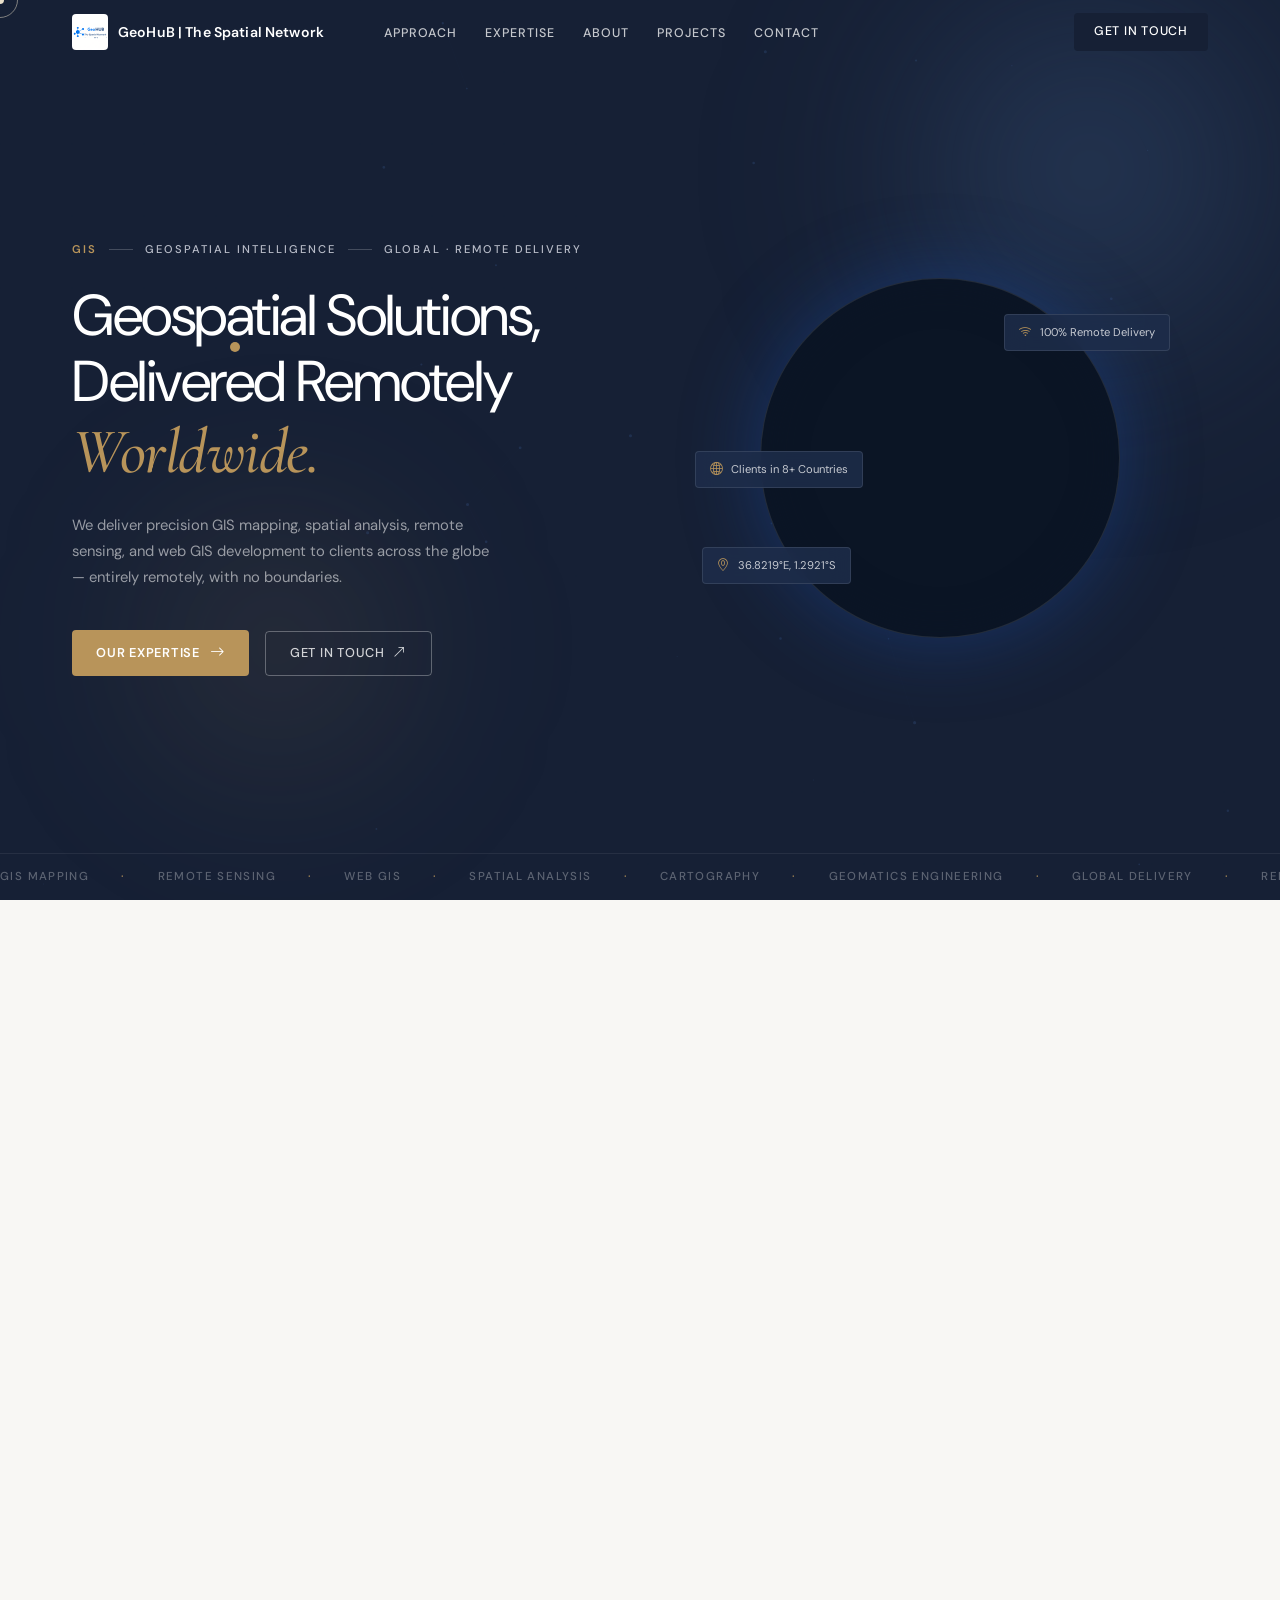
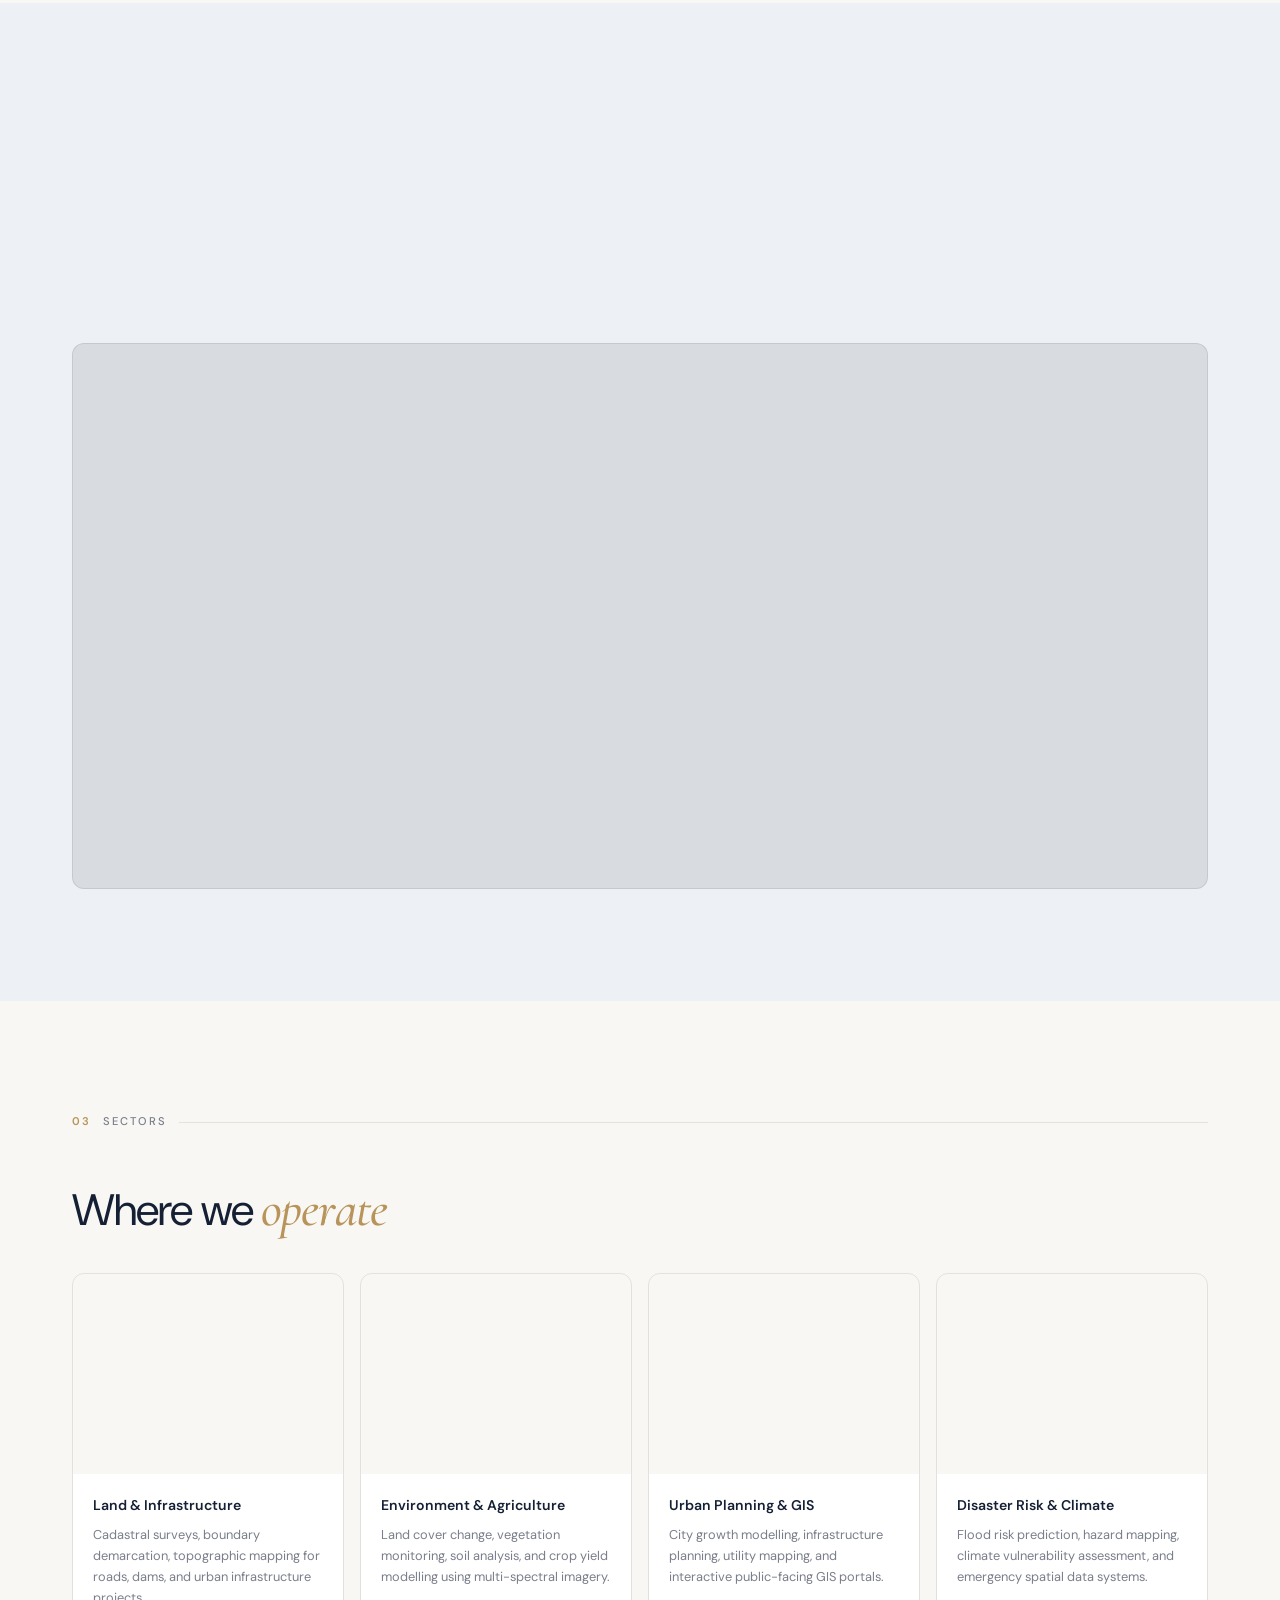
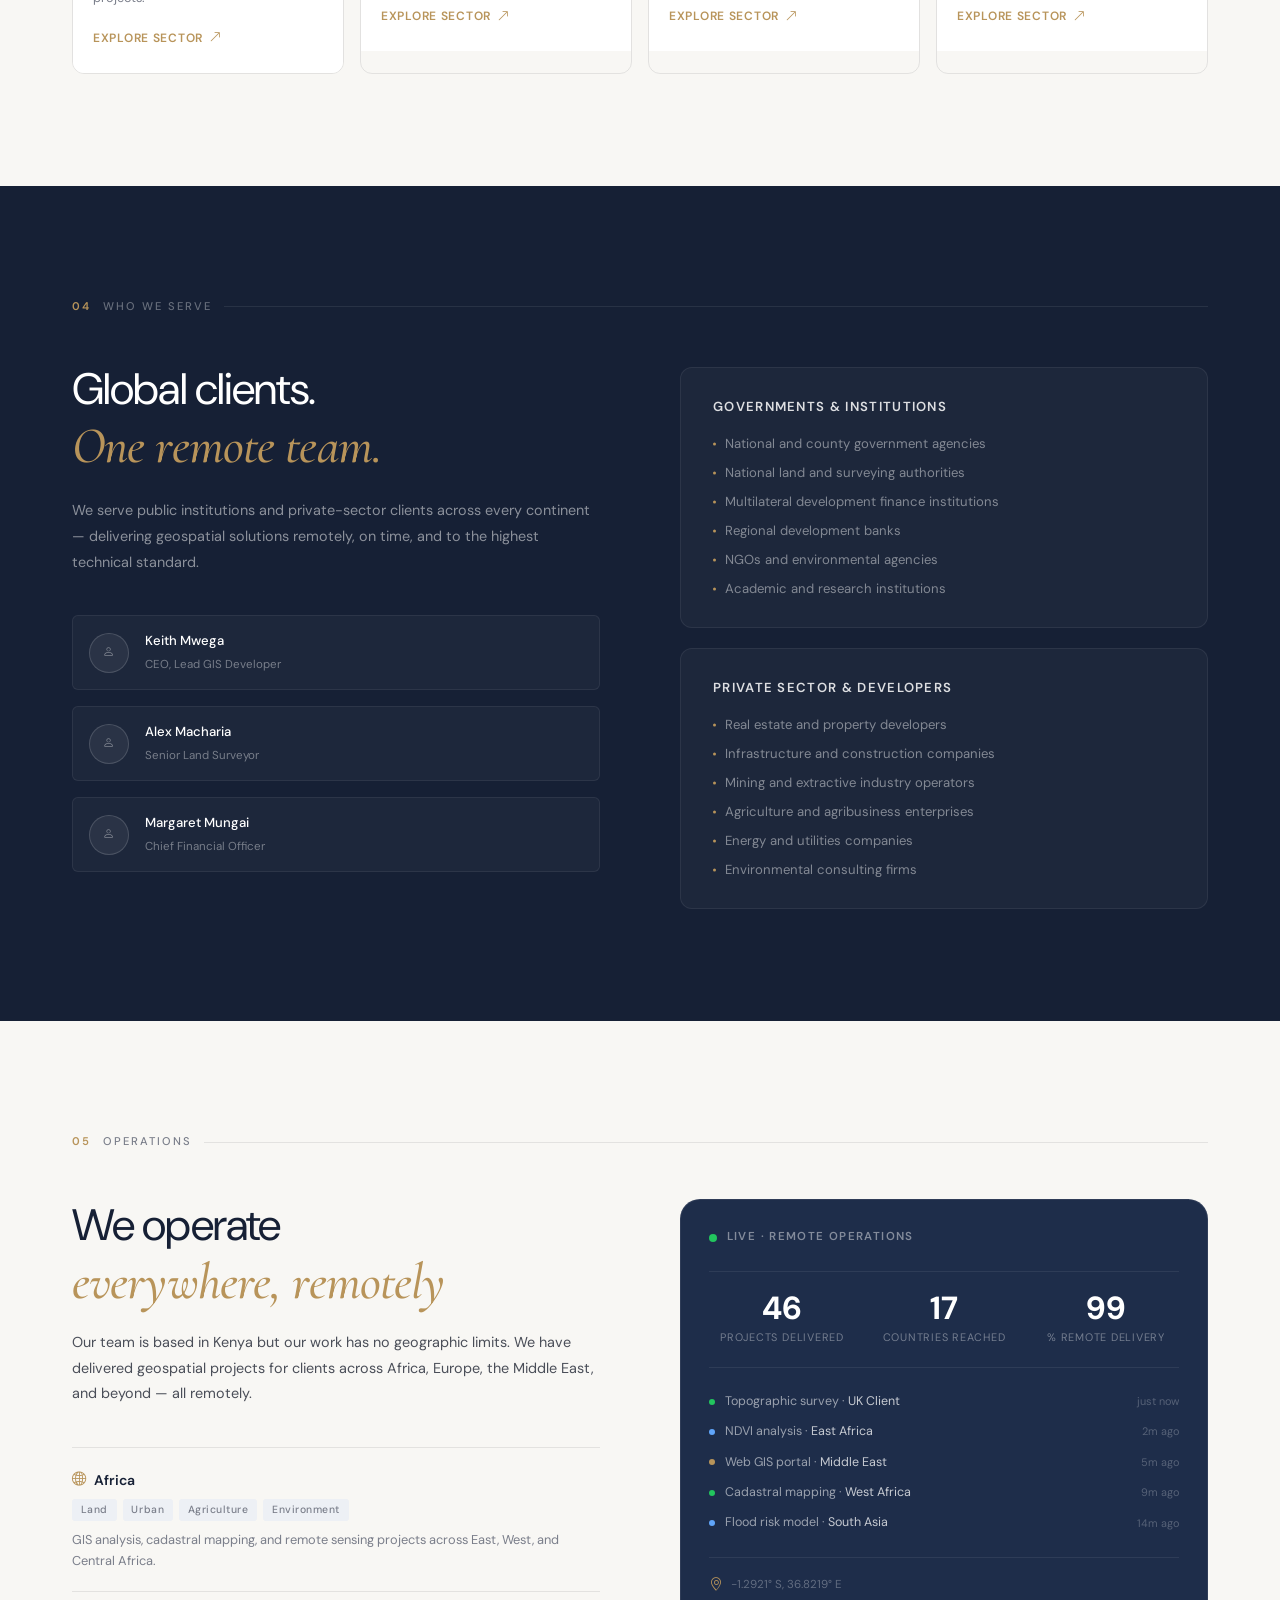
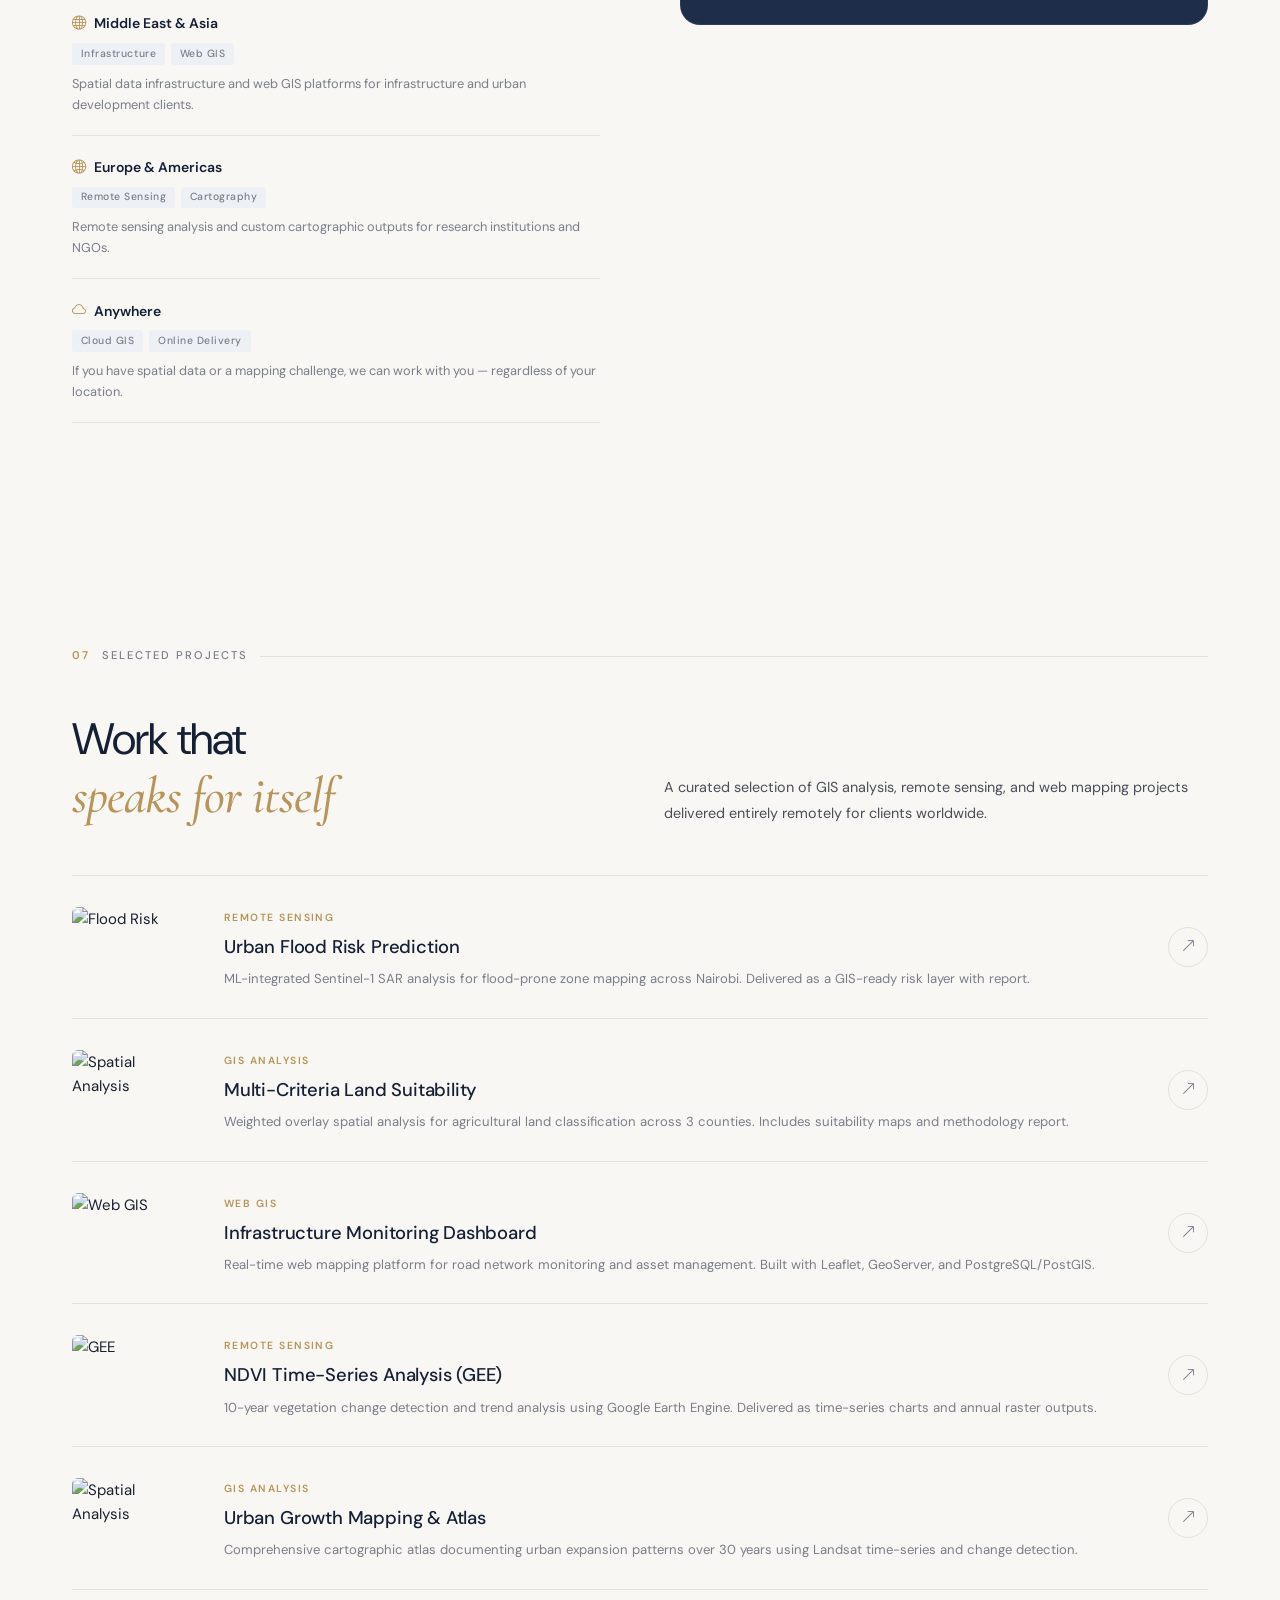
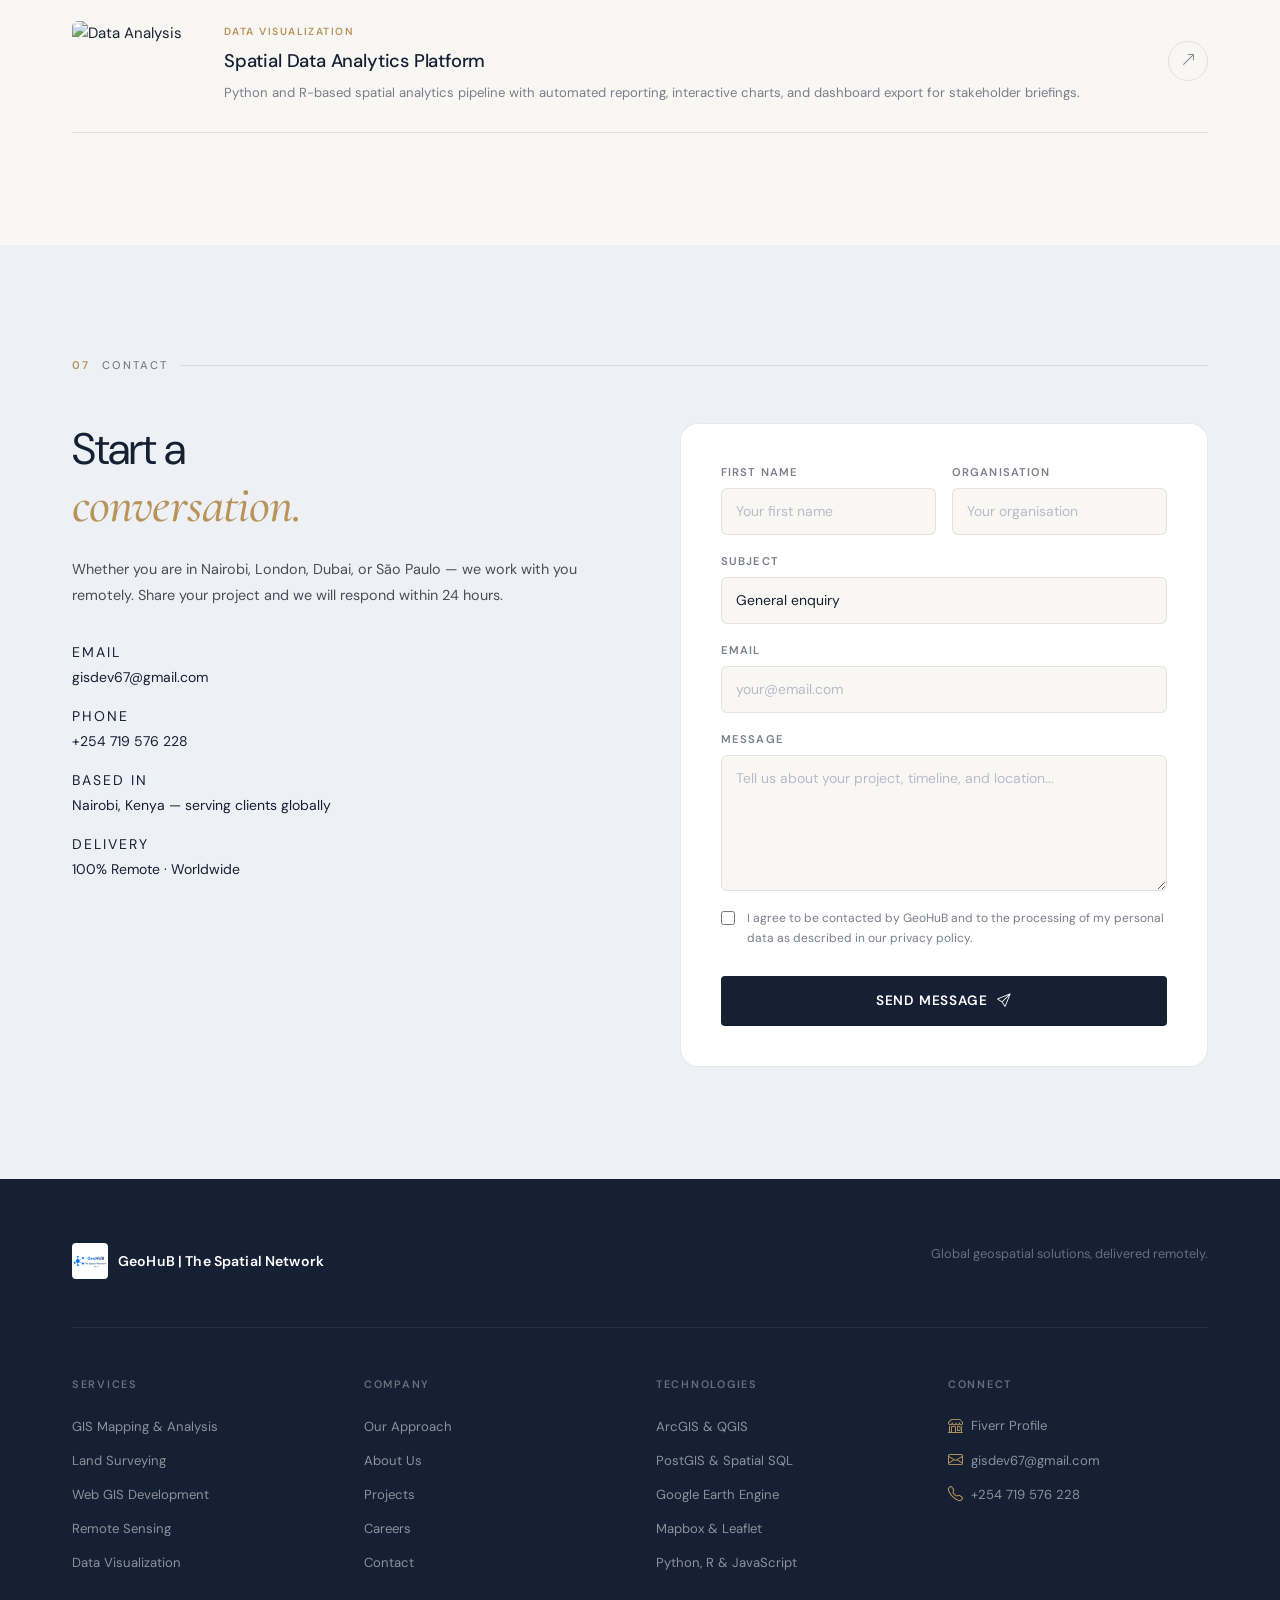
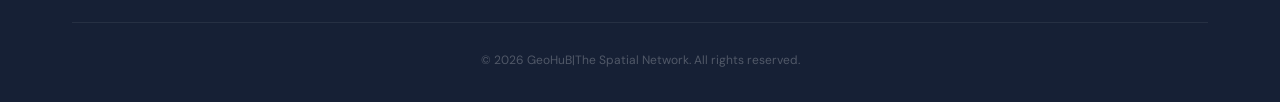
==== index.html @ db87696f "Initial deployment: GeoHuB | The Spatial Network - Full responsive website with hero, services, sect" ====
<!DOCTYPE html>
<html lang="en">
<head>
  <meta charset="UTF-8" />
  <meta name="viewport" content="width=device-width, initial-scale=1.0" />
  <title>GeoHuB | The Spatial Network</title>
  <meta name="description" content="GeoHuB | The Spatial Network. Global geospatial solutions delivered remotely. GIS mapping, land surveying, spatial analysis, remote sensing, and web GIS development for clients worldwide." />
  <meta name="keywords" content="GIS, geomatics, remote GIS services, global mapping, spatial analysis, remote sensing, web GIS, cartography, online surveying" />

  <!-- Fonts: DM Sans (body) + Cormorant Garamond (editorial serif) -->
  <link rel="preconnect" href="https://fonts.googleapis.com" />
  <link rel="preconnect" href="https://fonts.gstatic.com" crossorigin />
  <link href="https://fonts.googleapis.com/css2?family=Cormorant+Garamond:ital,wght@0,400;0,500;0,600;1,400;1,500;1,600&family=DM+Sans:opsz,wght@9..40,300;9..40,400;9..40,500;9..40,600&display=swap" rel="stylesheet" />

  <!-- Bootstrap Icons (CSS font, zero JS) -->
  <link rel="stylesheet" href="https://cdn.jsdelivr.net/npm/bootstrap-icons@1.11.3/font/bootstrap-icons.min.css" />


  <!-- Favicon -->
  <link rel="icon" type="image/svg+xml" href="/GeoHUB.svg" />
  <link rel="shortcut icon" href="/GeoHUB.svg" />

  <link rel="stylesheet" href="style.css" />
</head>
<body>

  <!-- Preloader -->
  <div class="preloader" id="preloader">
    <div class="preloader-inner">
      <div class="preloader-brand">
        <span class="preloader-mark"></span>
        <span class="preloader-name">GeoHuB</span>
      </div>
      <div class="preloader-bar"><div class="preloader-fill" id="preloaderFill"></div></div>
      <span class="preloader-pct" id="preloaderPct">0%</span>
    </div>
  </div>

  <!-- Custom cursor -->
  <div class="cursor" id="cursor"></div>
  <div class="cursor-follower" id="cursorFollower"></div>

  <!-- ══════════════════════════════════════════════════ NAV ══ -->
  <header class="site-header" id="site-header">
    <nav class="nav-bar">
      <a href="#home" class="nav-brand">
        <img src="/GeoHUB.svg" alt="GeoHuB logo mark" class="nav-logo-icon"/>
        <span class="brand-name">GeoHuB | The Spatial Network</span>
      </a>

      <ul class="nav-links" id="nav-links">
        <li><a href="#approach" class="nav-link">Approach</a></li>
        <li><a href="#services" class="nav-link">Expertise</a></li>
        <li><a href="#about" class="nav-link">About</a></li>
        <li><a href="#portfolio" class="nav-link">Projects</a></li>
        <li><a href="#contact" class="nav-link">Contact</a></li>
      </ul>

      <div class="nav-actions">
        <a href="#contact" class="btn-cta">Get in Touch</a>
        <button class="hamburger" id="hamburger" aria-label="Menu">
          <span class="ham-line"></span>
          <span class="ham-line"></span>
        </button>
      </div>
    </nav>
  </header>

  <!-- Mobile Overlay -->
  <div class="mobile-overlay" id="mobile-overlay">
    <ul class="mob-nav-links">
      <li><a href="#approach"  class="mob-link">Approach</a></li>
      <li><a href="#services"  class="mob-link">Expertise</a></li>
      <li><a href="#about"     class="mob-link">About</a></li>
      <li><a href="#portfolio" class="mob-link">Projects</a></li>
      <li><a href="#contact"   class="mob-link">Contact</a></li>
    </ul>
    <a href="#contact" class="btn-mob-cta mob-link">Get in Touch →</a>
  </div>

  <main>

    <!-- ══════════════════════════════════════════════ HERO ══ -->
    <section class="hero" id="home">
      <canvas class="geo-canvas" id="geoCanvas"></canvas>
      <div class="orb orb-1"></div>
      <div class="orb orb-2"></div>

      <!-- Pulse markers -->
      <div class="pulse-marker pm-1"><span></span></div>
      <div class="pulse-marker pm-2"><span></span></div>

      <div class="hero-inner">
        <!-- Left content -->
        <div class="hero-content">
          <div class="hero-eyebrow reveal">
            <span class="eyebrow-num">GIS</span>
            <span class="eyebrow-divider"></span>
            <span>Geospatial Intelligence</span>
            <span class="eyebrow-divider"></span>
            <span>Global · Remote Delivery</span>
          </div>

          <h1 class="hero-headline reveal reveal-d1">
            Geospatial Solutions,<br />
            Delivered Remotely<br />
            <em class="serif-accent">Worldwide.</em>
          </h1>

          <p class="hero-sub reveal reveal-d2">
            We deliver precision GIS mapping, spatial analysis, remote sensing, and web GIS development to clients across the globe — entirely remotely, with no boundaries.
          </p>

          <div class="hero-ctas reveal reveal-d3">
            <a href="#services" class="btn-gold">
              Our Expertise
              <i class="bi bi-arrow-right"></i>
            </a>
            <a href="#contact" class="btn-outline-white">
              Get in Touch
              <i class="bi bi-arrow-up-right"></i>
            </a>
          </div>
        </div>

        <!-- Right: D3 Globe -->
        <div class="hero-visual reveal reveal-d2">
          <div class="globe-shell">
            <div class="globe-core" id="globe-core">
              <canvas id="globe-canvas" width="360" height="360"></canvas>
              <div class="globe-ring"></div>
            </div>
            <div class="data-tag dt-1">
              <i class="bi bi-geo-alt"></i>
              <span>36.8219°E, 1.2921°S</span>
            </div>
            <div class="data-tag dt-2">
              <i class="bi bi-wifi"></i>
              <span>100% Remote Delivery</span>
            </div>
            <div class="data-tag dt-3">
              <i class="bi bi-globe2"></i>
              <span>Clients in 8+ Countries</span>
            </div>
          </div>
        </div>
      </div>

      <!-- Ticker strip -->
      <div class="hero-ticker">
        <div class="ticker-track" id="ticker-track">
          <span>GIS Mapping</span><span class="tick-dot">·</span>
          <span>Remote Sensing</span><span class="tick-dot">·</span>
          <span>Web GIS</span><span class="tick-dot">·</span>
          <span>Spatial Analysis</span><span class="tick-dot">·</span>
          <span>Cartography</span><span class="tick-dot">·</span>
          <span>Geomatics Engineering</span><span class="tick-dot">·</span>
          <span>Global Delivery</span><span class="tick-dot">·</span>
          <span>Remote Solutions</span><span class="tick-dot">·</span>
          <span>Cloud GIS</span><span class="tick-dot">·</span>
          <span>GIS Mapping</span><span class="tick-dot">·</span>
          <span>Remote Sensing</span><span class="tick-dot">·</span>
          <span>Web GIS</span><span class="tick-dot">·</span>
          <span>Spatial Analysis</span><span class="tick-dot">·</span>
          <span>Cartography</span><span class="tick-dot">·</span>
          <span>Geomatics Engineering</span><span class="tick-dot">·</span>
          <span>Global Delivery</span><span class="tick-dot">·</span>
          <span>Remote Solutions</span><span class="tick-dot">·</span>
          <span>Cloud GIS</span><span class="tick-dot">·</span>
        </div>
      </div>
    </section>

    <!-- ════════════════════════════════════════ APPROACH ══ -->
    <section class="approach" id="approach">
      <div class="section-inner">

        <div class="section-label">
          <span class="label-num">01</span>
          <span>Our Approach</span>
        </div>

        <div class="approach-grid">
          <!-- Left: main text -->
          <div class="approach-left reveal">
            <h2 class="section-headline">
              No boundaries.<br />
              No borders.<br />
              <em class="serif-accent">Just precision.</em>
            </h2>
            <p class="body-text">
              GeoHuB | The Spatial Network is a globally operating geospatial engineering firm. We work entirely remotely — delivering precision GIS analysis, spatial intelligence, and web mapping solutions to clients anywhere in the world, without ever needing to be on-site.
            </p>
            <p class="body-text">
              From satellite imagery over Sub-Saharan Africa to land suitability studies in Southeast Asia, we harness cloud-based tools and remote sensing technology to serve governments, NGOs, and private enterprises across every continent.
            </p>
          </div>

          <!-- Right: three pillars -->
          <div class="approach-right">
            <div class="pillar reveal">
              <h4>Remote Data Acquisition</h4>
              <p>We source and process satellite imagery, aerial data, and existing spatial datasets — no field visit required. Clients supply context; we deliver analysis.</p>
            </div>
            <div class="pillar reveal reveal-d1">
              <h4>Analyse &amp; Model</h4>
              <p>Advanced cloud-based spatial analysis, remote sensing interpretation, and multi-criteria modelling — run entirely online and delivered as reports, maps, or datasets.</p>
            </div>
            <div class="pillar reveal reveal-d2">
              <h4>Build &amp; Deploy</h4>
              <p>Web GIS platforms, interactive dashboards, and spatial APIs — hosted in the cloud and accessible to your team from anywhere in the world.</p>
            </div>
          </div>
        </div>

      </div>
    </section>

    <!-- ════════════════════════════════════════ EXPERTISE ══ -->
    <section class="expertise" id="services">
      <div class="section-inner">

        <div class="section-label">
          <span class="label-num">02</span>
          <span>Expertise</span>
        </div>

        <h2 class="section-headline reveal">
          Four areas of<br />
          <em class="serif-accent">deep specialisation</em>
        </h2>

        <div class="expertise-grid">

          <!-- Card 1 -->
          <div class="exp-card exp-card--light reveal">
            <div class="exp-card-num">01</div>
            <h3>GIS Mapping &amp; Spatial Analysis</h3>
            <p>We deliver advanced geographic information systems analysis, thematic mapping, spatial modelling, and decision-support solutions built on industry-leading platforms.</p>
            <div class="exp-tags">
              <span>ArcGIS</span><span>QGIS</span><span>PostGIS</span><span>Spatial SQL</span>
            </div>
          </div>

          <!-- Card 2 dark -->
          <div class="exp-card exp-card--dark reveal reveal-d1">
            <div class="exp-card-num">02</div>
            <h3>Geospatial Intelligence &amp; Remote Sensing</h3>
            <p>We deploy advanced geospatial intelligence across the full project lifecycle — image classification, land use analysis, change detection, and environmental monitoring using satellite and aerial data.</p>
            <div class="exp-tags">
              <span>Sentinel</span><span>Landsat</span><span>GEE</span><span>ENVI</span>
            </div>
          </div>

          <!-- Card 3 -->
          <div class="exp-card exp-card--light reveal reveal-d1">
            <div class="exp-card-num">03</div>
            <h3>Land Surveying &amp; Cadastral Services</h3>
            <p>We conduct topographic, boundary, and cadastral surveys for governments and private developers. Sub-centimetre accuracy using GNSS RTK and drone photogrammetry.</p>
            <div class="exp-tags">
              <span>Topographic</span><span>Boundary</span><span>Cadastral</span><span>UAV</span>
            </div>
          </div>

          <!-- Card 4 -->
          <div class="exp-card exp-card--light reveal reveal-d2">
            <div class="exp-card-num">04</div>
            <h3>Web GIS Development &amp; Advisory</h3>
            <p>We work alongside clients, operators, and investors to design and build interactive spatial web platforms, real-time dashboards, and enterprise GIS infrastructure.</p>
            <div class="exp-tags">
              <span>Leaflet</span><span>Mapbox</span><span>GeoServer</span><span>React</span>
            </div>
          </div>

        </div>

      </div>
    </section>

    <!-- ═══════════════════════════════════════════ SECTORS ══ -->
    <section class="sectors">
      <div class="section-inner">

        <div class="section-label">
          <span class="label-num">03</span>
          <span>Sectors</span>
        </div>

        <h2 class="section-headline reveal">
          Where we <em class="serif-accent">operate</em>
        </h2>

        <div class="sectors-grid" id="sectors">
          <a href="sector.html?id=land-infrastructure" class="sector-card reveal" style="--img: url('https://images.unsplash.com/photo-1508193638397-1c4234db14d8?auto=format&fit=crop&w=900&q=80')">
            <div class="sector-img"></div>
            <div class="sector-body">
              <h4>Land &amp; Infrastructure</h4>
              <p>Cadastral surveys, boundary demarcation, topographic mapping for roads, dams, and urban infrastructure projects.</p>
              <span class="sector-link">Explore sector <i class="bi bi-arrow-up-right"></i></span>
            </div>
          </a>
          <a href="sector.html?id=environment-agriculture" class="sector-card reveal reveal-d1" style="--img: url('https://images.unsplash.com/photo-1500382017468-9049fed747ef?auto=format&fit=crop&w=900&q=80')">
            <div class="sector-img"></div>
            <div class="sector-body">
              <h4>Environment &amp; Agriculture</h4>
              <p>Land cover change, vegetation monitoring, soil analysis, and crop yield modelling using multi-spectral imagery.</p>
              <span class="sector-link">Explore sector <i class="bi bi-arrow-up-right"></i></span>
            </div>
          </a>
          <a href="sector.html?id=urban-planning" class="sector-card reveal reveal-d2" style="--img: url('https://images.unsplash.com/photo-1480714378408-67cf0d13bc1b?auto=format&fit=crop&w=900&q=80')">
            <div class="sector-img"></div>
            <div class="sector-body">
              <h4>Urban Planning &amp; GIS</h4>
              <p>City growth modelling, infrastructure planning, utility mapping, and interactive public-facing GIS portals.</p>
              <span class="sector-link">Explore sector <i class="bi bi-arrow-up-right"></i></span>
            </div>
          </a>
          <a href="sector.html?id=disaster-risk" class="sector-card reveal reveal-d3" style="--img: url('https://images.unsplash.com/photo-1504711434969-e33886168f5c?auto=format&fit=crop&w=900&q=80')">
            <div class="sector-img"></div>
            <div class="sector-body">
              <h4>Disaster Risk &amp; Climate</h4>
              <p>Flood risk prediction, hazard mapping, climate vulnerability assessment, and emergency spatial data systems.</p>
              <span class="sector-link">Explore sector <i class="bi bi-arrow-up-right"></i></span>
            </div>
          </a>
        </div>

      </div>
    </section>

    <!-- ══════════════════════════════════════════ CLIENTS ══ -->
    <section class="clients-section" id="about">
      <div class="section-inner">

        <div class="section-label">
          <span class="label-num">04</span>
          <span>Who We Serve</span>
        </div>

        <div class="clients-split">

          <div class="clients-intro reveal">
            <h2 class="section-headline">
              Global clients.<br />
              <em class="serif-accent">One remote team.</em>
            </h2>
            <p class="body-text">We serve public institutions and private-sector clients across every continent — delivering geospatial solutions remotely, on time, and to the highest technical standard.</p>

            <!-- Team thumbnails -->
            <div class="team-row">
              <div class="team-thumb">
                <span class="team-icon"><i class="bi bi-person"></i></span>
                <div>
                  <strong>Keith Mwega</strong>
                  <span>CEO, Lead GIS Developer</span>
                </div>
              </div>
              <div class="team-thumb">
                <span class="team-icon"><i class="bi bi-person"></i></span>
                <div>
                  <strong>Alex Macharia</strong>
                  <span>Senior Land Surveyor</span>
                </div>
              </div>
              <div class="team-thumb">
                <span class="team-icon"><i class="bi bi-person"></i></span>
                <div>
                  <strong>Margaret Mungai</strong>
                  <span>Chief Financial Officer</span>
                </div>
              </div>
            </div>
          </div>

          <div class="clients-right">
            <div class="client-box reveal reveal-d1">
              <h4>Governments &amp; Institutions</h4>
              <ul>
                <li>National and county government agencies</li>
                <li>National land and surveying authorities</li>
                <li>Multilateral development finance institutions</li>
                <li>Regional development banks</li>
                <li>NGOs and environmental agencies</li>
                <li>Academic and research institutions</li>
              </ul>
            </div>
            <div class="client-box reveal reveal-d2">
              <h4>Private Sector &amp; Developers</h4>
              <ul>
                <li>Real estate and property developers</li>
                <li>Infrastructure and construction companies</li>
                <li>Mining and extractive industry operators</li>
                <li>Agriculture and agribusiness enterprises</li>
                <li>Energy and utilities companies</li>
                <li>Environmental consulting firms</li>
              </ul>
            </div>
          </div>

        </div>

      </div>
    </section>

    <!-- ═══════════════════════════════════ OPERATIONS / MAP ══ -->
    <section class="operations">
      <div class="section-inner">

        <div class="section-label">
          <span class="label-num">05</span>
          <span>Operations</span>
        </div>

        <div class="ops-grid">
          <div class="ops-left">
            <h2 class="section-headline split-text">
              We operate<br />
              <em class="serif-accent">everywhere, remotely</em>
            </h2>
            <p class="body-text fade-up">
              Our team is based in Kenya but our work has no geographic limits. We have delivered geospatial projects for clients across Africa, Europe, the Middle East, and beyond — all remotely.
            </p>

            <div class="ops-countries">
              <div class="ops-country fade-up">
                <div class="ops-country-header">
                  <i class="bi bi-globe2"></i>
                  <strong>Africa</strong>
                </div>
                <div class="ops-tags"><span>Land</span><span>Urban</span><span>Agriculture</span><span>Environment</span></div>
                <p>GIS analysis, cadastral mapping, and remote sensing projects across East, West, and Central Africa.</p>
              </div>
              <div class="ops-country fade-up">
                <div class="ops-country-header">
                  <i class="bi bi-globe"></i>
                  <strong>Middle East &amp; Asia</strong>
                </div>
                <div class="ops-tags"><span>Infrastructure</span><span>Web GIS</span></div>
                <p>Spatial data infrastructure and web GIS platforms for infrastructure and urban development clients.</p>
              </div>
              <div class="ops-country fade-up">
                <div class="ops-country-header">
                  <i class="bi bi-globe2"></i>
                  <strong>Europe &amp; Americas</strong>
                </div>
                <div class="ops-tags"><span>Remote Sensing</span><span>Cartography</span></div>
                <p>Remote sensing analysis and custom cartographic outputs for research institutions and NGOs.</p>
              </div>
              <div class="ops-country fade-up">
                <div class="ops-country-header">
                  <i class="bi bi-cloud"></i>
                  <strong>Anywhere</strong>
                </div>
                <div class="ops-tags"><span>Cloud GIS</span><span>Online Delivery</span></div>
                <p>If you have spatial data or a mapping challenge, we can work with you — regardless of your location.</p>
              </div>
            </div>
          </div>

          <!-- Right: animated live-data panel -->
          <div class="ops-right fade-up">
            <div class="ops-panel">
              <div class="ops-panel-header">
                <span class="ops-pulse"></span>
                <span class="ops-panel-label">Live · Remote Operations</span>
              </div>
              <div class="ops-metrics">
                <div class="ops-metric">
                  <span class="ops-metric-val" data-count="47">0</span>
                  <span class="ops-metric-key">Projects delivered</span>
                </div>
                <div class="ops-metric">
                  <span class="ops-metric-val" data-count="18">0</span>
                  <span class="ops-metric-key">Countries reached</span>
                </div>
                <div class="ops-metric">
                  <span class="ops-metric-val" data-count="100">0</span>
                  <span class="ops-metric-key">% Remote delivery</span>
                </div>
              </div>
              <div class="ops-stream" id="opsStream">
                <div class="ops-stream-row"><span class="stream-dot stream-green"></span><span class="stream-text">Topographic survey · <em>UK Client</em></span><span class="stream-time">just now</span></div>
                <div class="ops-stream-row"><span class="stream-dot stream-blue"></span><span class="stream-text">NDVI analysis · <em>East Africa</em></span><span class="stream-time">2m ago</span></div>
                <div class="ops-stream-row"><span class="stream-dot stream-gold"></span><span class="stream-text">Web GIS portal · <em>Middle East</em></span><span class="stream-time">5m ago</span></div>
                <div class="ops-stream-row"><span class="stream-dot stream-green"></span><span class="stream-text">Cadastral mapping · <em>West Africa</em></span><span class="stream-time">9m ago</span></div>
                <div class="ops-stream-row"><span class="stream-dot stream-blue"></span><span class="stream-text">Flood risk model · <em>South Asia</em></span><span class="stream-time">14m ago</span></div>
              </div>
              <div class="ops-coord-live">
                <i class="bi bi-geo-alt"></i>
                <span id="opsCoord">−1.2921° S, 36.8219° E</span>
              </div>
            </div>
          </div>
        </div>

      </div>
    </section>

    <!-- ══════════════════════════════════════════ PORTFOLIO ══ -->
    <section class="portfolio-section" id="portfolio">
      <div class="section-inner">

        <div class="section-label">
          <span class="label-num">07</span>
          <span>Selected Projects</span>
        </div>

        <div class="portfolio-head">
          <h2 class="section-headline split-text">
            Work that<br />
            <em class="serif-accent">speaks for itself</em>
          </h2>
          <p class="body-text fade-up">A curated selection of GIS analysis, remote sensing, and web mapping projects delivered entirely remotely for clients worldwide.</p>
        </div>

        <div class="proj-list-full">
          <div class="proj-row fade-up">
            <div class="proj-row-img"><img src="https://images.unsplash.com/photo-1547683905-f686c993aae5?auto=format&fit=crop&w=200&q=80" alt="Flood Risk" loading="lazy" /></div>
            <div class="proj-row-body">
              <span class="proj-tag">Remote Sensing</span>
              <h3>Urban Flood Risk Prediction</h3>
              <p>ML-integrated Sentinel-1 SAR analysis for flood-prone zone mapping across Nairobi. Delivered as a GIS-ready risk layer with report.</p>
            </div>
            <a href="#contact" class="proj-row-arrow"><i class="bi bi-arrow-up-right"></i></a>
          </div>

          <div class="proj-row fade-up">
            <div class="proj-row-img"><img src="https://images.unsplash.com/photo-1500382017468-9049fed747ef?auto=format&fit=crop&w=200&q=80" alt="Spatial Analysis" loading="lazy" /></div>
            <div class="proj-row-body">
              <span class="proj-tag">GIS Analysis</span>
              <h3>Multi-Criteria Land Suitability</h3>
              <p>Weighted overlay spatial analysis for agricultural land classification across 3 counties. Includes suitability maps and methodology report.</p>
            </div>
            <a href="#contact" class="proj-row-arrow"><i class="bi bi-arrow-up-right"></i></a>
          </div>

          <div class="proj-row fade-up">
            <div class="proj-row-img"><img src="https://images.unsplash.com/photo-1551288049-bebda4e38f71?auto=format&fit=crop&w=200&q=80" alt="Web GIS" loading="lazy" /></div>
            <div class="proj-row-body">
              <span class="proj-tag">Web GIS</span>
              <h3>Infrastructure Monitoring Dashboard</h3>
              <p>Real-time web mapping platform for road network monitoring and asset management. Built with Leaflet, GeoServer, and PostgreSQL/PostGIS.</p>
            </div>
            <a href="#contact" class="proj-row-arrow"><i class="bi bi-arrow-up-right"></i></a>
          </div>

          <div class="proj-row fade-up">
            <div class="proj-row-img"><img src="https://images.unsplash.com/photo-1446776811953-b23d57bd21aa?auto=format&fit=crop&w=200&q=80" alt="GEE" loading="lazy" /></div>
            <div class="proj-row-body">
              <span class="proj-tag">Remote Sensing</span>
              <h3>NDVI Time-Series Analysis (GEE)</h3>
              <p>10-year vegetation change detection and trend analysis using Google Earth Engine. Delivered as time-series charts and annual raster outputs.</p>
            </div>
            <a href="#contact" class="proj-row-arrow"><i class="bi bi-arrow-up-right"></i></a>
          </div>

          <div class="proj-row fade-up">
            <div class="proj-row-img"><img src="https://images.unsplash.com/photo-1569428034239-f9565e32e224?auto=format&fit=crop&w=200&q=80" alt="Spatial Analysis" loading="lazy" /></div>
            <div class="proj-row-body">
              <span class="proj-tag">GIS Analysis</span>
              <h3>Urban Growth Mapping &amp; Atlas</h3>
              <p>Comprehensive cartographic atlas documenting urban expansion patterns over 30 years using Landsat time-series and change detection.</p>
            </div>
            <a href="#contact" class="proj-row-arrow"><i class="bi bi-arrow-up-right"></i></a>
          </div>

          <div class="proj-row fade-up">
            <div class="proj-row-img"><img src="https://images.unsplash.com/photo-1460925895917-afdab827c52f?auto=format&fit=crop&w=200&q=80" alt="Data Analysis" loading="lazy" /></div>
            <div class="proj-row-body">
              <span class="proj-tag">Data Visualization</span>
              <h3>Spatial Data Analytics Platform</h3>
              <p>Python and R-based spatial analytics pipeline with automated reporting, interactive charts, and dashboard export for stakeholder briefings.</p>
            </div>
            <a href="#contact" class="proj-row-arrow"><i class="bi bi-arrow-up-right"></i></a>
          </div>
        </div>

      </div>
    </section>

    <!-- Lightbox -->
    <div class="lightbox" id="lightbox">
      <button class="lightbox-close" id="lightboxClose"><i class="bi bi-x-lg"></i></button>
      <div class="lightbox-inner">
        <img src="" alt="" id="lightboxImg" />
      </div>
    </div>

    <!-- ══════════════════════════════════════════ CONTACT ══ -->
    <section class="contact" id="contact">
      <div class="section-inner">

        <div class="section-label">
          <span class="label-num">07</span>
          <span>Contact</span>
        </div>

        <div class="contact-grid">
          <!-- Left info -->
          <div class="contact-left reveal">
            <h2 class="section-headline">
              Start a<br />
              <em class="serif-accent">conversation.</em>
            </h2>
            <p class="body-text">Whether you are in Nairobi, London, Dubai, or São Paulo — we work with you remotely. Share your project and we will respond within 24 hours.</p>

            <div class="contact-details">
              <div class="contact-detail">
                <span class="detail-label">Email</span>
                <a href="mailto:gisdev67@gmail.com">gisdev67@gmail.com</a>
              </div>
              <div class="contact-detail">
                <span class="detail-label">Phone</span>
                <a href="tel:+254719576228">+254 719 576 228</a>
              </div>
              <div class="contact-detail">
                <span class="detail-label">Based in</span>
                <span>Nairobi, Kenya — serving clients globally</span>
              </div>
              <div class="contact-detail">
                <span class="detail-label">Delivery</span>
                <span>100% Remote · Worldwide</span>
              </div>
            </div>

          </div>

          <!-- Right form -->
          <div class="contact-right reveal reveal-d1">
            <form id="contactForm" name="contact" method="POST" data-netlify="true" data-netlify-honeypot="bot-field" novalidate>
              <input type="hidden" name="form-name" value="contact" />
              <input type="hidden" name="bot-field" style="display:none" />
              <div class="form-row">
                <div class="form-group">
                  <label for="fname">First name</label>
                  <input type="text" id="fname" name="fname" placeholder="Your first name" required />
                </div>
                <div class="form-group">
                  <label for="org">Organisation</label>
                  <input type="text" id="org" name="organisation" placeholder="Your organisation" />
                </div>
              </div>
              <div class="form-group">
                <label for="subject">Subject</label>
                <select id="subject" name="subject">
                  <option value="">General enquiry</option>
                  <option>GIS Mapping &amp; Spatial Analysis</option>
                  <option>Land Surveying</option>
                  <option>Web GIS Development</option>
                  <option>Remote Sensing &amp; Satellite Data</option>
                  <option>Data Visualization &amp; Cartography</option>
                  <option>Other / Multiple Services</option>
                </select>
              </div>
              <div class="form-group">
                <label for="email">Email</label>
                <input type="email" id="email" name="email" placeholder="your@email.com" required />
              </div>
              <div class="form-group">
                <label for="message">Message</label>
                <textarea id="message" name="message" rows="5" placeholder="Tell us about your project, timeline, and location..."></textarea>
              </div>
              <div class="form-consent">
                <input type="checkbox" id="consent" name="consent" />
                <label for="consent">I agree to be contacted by GeoHuB and to the processing of my personal data as described in our privacy policy.</label>
              </div>
              <button type="submit" class="btn-submit">
                Send Message
                <i class="bi bi-send"></i>
              </button>
            </form>
          </div>
        </div>

      </div>
    </section>

  </main>

  <!-- ══════════════════════════════════════════════ FOOTER ══ -->
  <footer class="footer">
    <div class="footer-inner">
      <div class="footer-top">
        <div class="footer-brand">
          <img src="/GeoHUB.svg" alt="GeoHuB" class="nav-logo-icon" />
          <span class="brand-name">GeoHuB | The Spatial Network</span>
        </div>
        <div class="footer-tagline">
          Global geospatial solutions, delivered remotely.
        </div>
      </div>

      <div class="footer-mid">
        <div class="footer-col">
          <h5>Services</h5>
          <ul>
            <li><a href="#services">GIS Mapping &amp; Analysis</a></li>
            <li><a href="#services">Land Surveying</a></li>
            <li><a href="#services">Web GIS Development</a></li>
            <li><a href="#services">Remote Sensing</a></li>
            <li><a href="#services">Data Visualization</a></li>
          </ul>
        </div>
        <div class="footer-col">
          <h5>Company</h5>
          <ul>
            <li><a href="#approach">Our Approach</a></li>
            <li><a href="#about">About Us</a></li>
            <li><a href="#portfolio">Projects</a></li>
            <li><a href="#contact">Careers</a></li>
            <li><a href="#contact">Contact</a></li>
          </ul>
        </div>
        <div class="footer-col">
          <h5>Technologies</h5>
          <ul>
            <li><a href="#">ArcGIS &amp; QGIS</a></li>
            <li><a href="#">PostGIS &amp; Spatial SQL</a></li>
            <li><a href="#">Google Earth Engine</a></li>
            <li><a href="#">Mapbox &amp; Leaflet</a></li>
            <li><a href="#">Python, R &amp; JavaScript</a></li>
          </ul>
        </div>
        <div class="footer-col">
          <h5>Connect</h5>
          <div class="footer-social">
            <a href="https://www.fiverr.com/s/1qyVAb9" target="_blank" rel="noopener">
              <i class="bi bi-shop"></i> Fiverr Profile
            </a>
            <a href="mailto:gisdev67@gmail.com">
              <i class="bi bi-envelope"></i> gisdev67@gmail.com
            </a>
            <a href="tel:+254719576228">
              <i class="bi bi-telephone"></i> +254 719 576 228
            </a>
          </div>
        </div>
      </div>

      <div class="footer-bottom">
        <span>&copy; 2026 GeoHuB|The Spatial Network. All rights reserved.</span>
        
      </div>
    </div>
  </footer>

  <script src="https://cdn.jsdelivr.net/npm/d3@7/dist/d3.min.js"></script>
  <script src="https://cdn.jsdelivr.net/npm/topojson-client@3/dist/topojson-client.min.js"></script>
  <script src="main.js"></script>
</body>
</html>
---- style.css ----
/* ═══════════════════════════════════════════════════════════════
   LIGHT GIS — Anemone-inspired Editorial Stylesheet
   Palette: Navy / Gold / Off-white
   Fonts: DM Sans (body) + Cormorant Garamond (serif accent)
═══════════════════════════════════════════════════════════════ */

@import url('https://fonts.googleapis.com/css2?family=Cormorant+Garamond:ital,wght@0,400;0,500;0,600;1,400;1,500;1,600&family=DM+Sans:opsz,wght@9..40,300;9..40,400;9..40,500;9..40,600&display=swap');

/* ── RESET ─────────────────────────────────────────────────── */
*, *::before, *::after { box-sizing: border-box; margin: 0; padding: 0; }
html { scroll-behavior: smooth; }
body {
  font-family: 'DM Sans', sans-serif;
  font-size: 15px;
  line-height: 1.6;
  color: var(--nv);
  background: var(--of);
  -webkit-font-smoothing: antialiased;
  overflow-x: hidden;
}
img { display: block; width: 100%; height: 100%; object-fit: cover; }
a   { text-decoration: none; color: inherit; }
ul  { list-style: none; }
button { border: none; background: none; cursor: pointer; font: inherit; }

/* ── TOKENS ────────────────────────────────────────────────── */
:root {
  --nv:  #162035;
  --nv2: #1e2d4a;
  --st:  #3a5680;
  --sk:  #7aafd4;
  --gd:  #b8945a;
  --gd2: #d4a96a;
  --of:  #f8f7f4;
  --ms:  #edf0f5;
  --g1:  #4a4e58;
  --g2:  #7a7e8a;
  --g3:  #b8bcc8;
  --br:  rgba(13,17,23,.09);
  --bg:  #ffffff;

  --ease: cubic-bezier(.4,0,.2,1);
  --ease-expo: cubic-bezier(0.16, 1, 0.3, 1);

  --r-sm:   6px;
  --r-md:   12px;
  --r-lg:   18px;
}

/* ── TYPOGRAPHY ────────────────────────────────────────────── */
.serif-accent {
  font-family: 'Cormorant Garamond', serif;
  font-style: italic;
  font-weight: 500;
  color: var(--gd);
}
.section-headline {
  font-family: 'DM Sans', sans-serif;
  font-size: clamp(1.75rem, 3.5vw, 2.75rem);
  font-weight: 400;
  line-height: 1.2;
  letter-spacing: -0.02em;
  color: var(--nv);
}
.section-headline .serif-accent {
  font-size: clamp(2rem, 4vw, 3.2rem);
}
.body-text {
  font-size: 0.9rem;
  color: var(--g1);
  line-height: 1.8;
  max-width: 560px;
}

/* ── SECTION LABEL ─────────────────────────────────────────── */
.section-label {
  display: flex;
  align-items: center;
  gap: 0.75rem;
  font-size: 0.7rem;
  font-weight: 500;
  letter-spacing: 0.18em;
  text-transform: uppercase;
  color: var(--g2);
  margin-bottom: 3rem;
}
.label-num {
  font-variant-numeric: tabular-nums;
  color: var(--gd);
  font-weight: 600;
}
.section-label::after {
  content: '';
  display: block;
  flex: 1;
  height: 1px;
  background: var(--br);
}

/* ── SECTION INNER ─────────────────────────────────────────── */
.section-inner {
  max-width: 1200px;
  margin: 0 auto;
  padding: 0 2rem;
}

/* ── REVEAL / FADE-UP ANIMATION (vanilla IntersectionObserver) ─ */
.reveal,
.fade-up,
.split-text,
.section-label,
.pillar,
.exp-card,
.sector-card,
.client-box,
.ops-country,
.survey-thumb,
.proj-row,
.survey-featured,
.contact-right,
.ops-right {
  opacity: 0;
  transform: translateY(26px);
  transition: opacity 0.7s cubic-bezier(0.22,1,0.36,1), transform 0.7s cubic-bezier(0.22,1,0.36,1);
}
.reveal.visible,
.fade-up.visible,
.split-text.visible,
.section-label.visible,
.pillar.visible,
.exp-card.visible,
.sector-card.visible,
.client-box.visible,
.ops-country.visible,
.survey-thumb.visible,
.proj-row.visible,
.survey-featured.visible,
.contact-right.visible,
.ops-right.visible {
  opacity: 1;
  transform: translateY(0);
}
.reveal-d1 { transition-delay: 0.1s; }
.reveal-d2 { transition-delay: 0.18s; }
.reveal-d3 { transition-delay: 0.26s; }

/* ═══════════════════════════════════════════════ HEADER ══ */
.site-header {
  position: fixed;
  top: 0; left: 0; right: 0;
  z-index: 100;
  transition: background 400ms var(--ease), box-shadow 400ms var(--ease);
}
.site-header.scrolled {
  background: rgba(248,247,244,.96);
  backdrop-filter: blur(16px);
  -webkit-backdrop-filter: blur(16px);
  box-shadow: 0 1px 0 var(--br);
}

.nav-bar {
  max-width: 1200px;
  margin: 0 auto;
  padding: 0 2rem;
  height: 64px;
  display: flex;
  align-items: center;
  gap: 3rem;
}

.nav-brand {
  display: flex;
  align-items: center;
  gap: 0.625rem;
  flex-shrink: 0;
}
/* Logo icon */
.nav-logo-icon {
  width: 36px;
  height: 36px;
  flex-shrink: 0;
  display: block;
  border-radius: 4px;
}

/* Brand name — white over hero, transitions to navy on scroll */
.brand-name {
  font-size: 0.88rem;
  font-weight: 600;
  letter-spacing: 0.01em;
  color: #fff;
  transition: color 400ms var(--ease);
}
.site-header.scrolled .brand-name { color: var(--nv); }

/* Nav links — white over hero */
.nav-link {
  color: rgba(255,255,255,0.75) !important;
  transition: color 300ms ease !important;
}
.site-header.scrolled .nav-link { color: var(--g1) !important; }
.nav-link:hover,
.site-header.scrolled .nav-link:hover { color: var(--nv) !important; }
.nav-link.active { color: #fff !important; }
.site-header.scrolled .nav-link.active { color: var(--nv) !important; }

/* Legacy brand-mark kept for footer compat */
.brand-mark {
  width: 28px; height: 28px;
  flex-shrink: 0;
  display: none;
}

.nav-links {
  display: flex;
  align-items: center;
  gap: 0.25rem;
  flex: 1;
}
.nav-link {
  padding: 0.4rem 0.75rem;
  font-size: 0.78rem;
  font-weight: 500;
  letter-spacing: 0.08em;
  text-transform: uppercase;
  color: var(--g1);
  border-radius: 4px;
  transition: color 250ms var(--ease), background 250ms var(--ease);
}
.nav-link:hover, .nav-link.active { color: var(--nv); background: var(--ms); }

.nav-actions {
  display: flex;
  align-items: center;
  gap: 1rem;
  margin-left: auto;
}

/* Hamburger */
.hamburger {
  display: none;
  width: 32px;
  height: 32px;
  flex-direction: column;
  align-items: center;
  justify-content: center;
  gap: 6px;
}
.ham-line {
  display: block;
  width: 20px;
  height: 1.5px;
  background: var(--nv);
  border-radius: 2px;
  transition: transform 350ms var(--ease-expo), opacity 250ms;
  transform-origin: center;
}
.hamburger.open .ham-line:nth-child(1) { transform: translateY(3.75px) rotate(45deg); }
.hamburger.open .ham-line:nth-child(2) { transform: translateY(-3.75px) rotate(-45deg); }

/* Mobile overlay */
.mobile-overlay {
  position: fixed;
  inset: 0;
  z-index: 200;
  background: rgba(22,32,53,.97);
  display: flex;
  flex-direction: column;
  align-items: center;
  justify-content: center;
  gap: 0.5rem;
  opacity: 0;
  pointer-events: none;
  transition: opacity 400ms var(--ease);
}
.mobile-overlay.open { opacity: 1; pointer-events: all; }
.mob-nav-links { display: flex; flex-direction: column; align-items: center; gap: 0.25rem; }
.mob-link {
  font-size: 1.75rem;
  font-weight: 400;
  color: rgba(255,255,255,.7);
  padding: 0.35rem 1rem;
  opacity: 0;
  transform: translateY(16px);
  transition: opacity 450ms var(--ease-expo), transform 450ms var(--ease-expo), color 250ms;
}
.mobile-overlay.open .mob-link { opacity: 1; transform: translateY(0); }
.mobile-overlay.open .mob-link:nth-child(1) { transition-delay: 60ms; }
.mobile-overlay.open .mob-link:nth-child(2) { transition-delay: 100ms; }
.mobile-overlay.open .mob-link:nth-child(3) { transition-delay: 140ms; }
.mobile-overlay.open .mob-link:nth-child(4) { transition-delay: 180ms; }
.mobile-overlay.open .mob-link:nth-child(5) { transition-delay: 220ms; }
.mob-link:hover { color: var(--gd); }
.btn-mob-cta {
  margin-top: 2rem;
  padding: 0.75rem 2rem;
  border: 1px solid var(--gd);
  border-radius: 4px;
  color: var(--gd) !important;
  font-size: 0.9rem !important;
  font-weight: 500;
  letter-spacing: 0.05em;
  transition-delay: 280ms !important;
}

/* ═══════════════════════════════════════════════ BUTTONS ══ */
.btn-gold {
  display: inline-flex;
  align-items: center;
  gap: 0.625rem;
  padding: 0.7rem 1.5rem;
  background: var(--gd);
  color: #fff;
  font-size: 0.8rem;
  font-weight: 600;
  letter-spacing: 0.06em;
  text-transform: uppercase;
  border-radius: 4px;
  transition: background 300ms var(--ease), transform 300ms var(--ease);
}
.btn-gold:hover { background: var(--gd2); transform: translateY(-1px); }
.btn-gold i { font-size: 0.9rem; }

.btn-outline-white {
  display: inline-flex;
  align-items: center;
  gap: 0.5rem;
  padding: 0.7rem 1.5rem;
  border: 1px solid rgba(255,255,255,.3);
  color: rgba(255,255,255,.8);
  font-size: 0.8rem;
  font-weight: 500;
  letter-spacing: 0.06em;
  text-transform: uppercase;
  border-radius: 4px;
  transition: border-color 300ms, color 300ms, transform 300ms var(--ease);
}
.btn-outline-white:hover { border-color: rgba(255,255,255,.7); color: #fff; transform: translateY(-1px); }

.btn-cta {
  display: inline-flex;
  align-items: center;
  padding: 0.55rem 1.25rem;
  background: var(--nv);
  color: #fff;
  font-size: 0.78rem;
  font-weight: 500;
  letter-spacing: 0.06em;
  text-transform: uppercase;
  border-radius: 4px;
  transition: background 300ms var(--ease);
}
.btn-cta:hover { background: var(--nv2); }

.btn-submit {
  display: inline-flex;
  align-items: center;
  justify-content: center;
  gap: 0.625rem;
  width: 100%;
  padding: 0.9rem 1.5rem;
  background: var(--nv);
  color: #fff;
  font-size: 0.85rem;
  font-weight: 600;
  letter-spacing: 0.06em;
  text-transform: uppercase;
  border-radius: 4px;
  transition: background 300ms var(--ease), transform 300ms var(--ease);
  margin-top: 0.5rem;
}
.btn-submit:hover { background: var(--nv2); transform: translateY(-1px); }

/* ═══════════════════════════════════════════════════ HERO ══ */
.hero {
  position: relative;
  min-height: 100dvh;
  background: var(--nv);
  overflow: hidden;
  display: flex;
  flex-direction: column;
}

/* Geo canvas */
.geo-canvas {
  position: absolute;
  inset: 0;
  width: 100%;
  height: 100%;
  opacity: 0.25;
}

/* Orbs */
.orb {
  position: absolute;
  border-radius: 50%;
  filter: blur(90px);
  pointer-events: none;
}
.orb-1 {
  width: 500px; height: 500px;
  background: radial-gradient(circle, rgba(58,86,128,.55) 0%, transparent 70%);
  top: -80px; right: -60px;
  animation: orb-drift 9s ease-in-out infinite;
}
.orb-2 {
  width: 350px; height: 350px;
  background: radial-gradient(circle, rgba(184,148,90,.2) 0%, transparent 70%);
  bottom: 80px; left: 8%;
  animation: orb-drift 12s ease-in-out infinite reverse;
}
@keyframes orb-drift {
  0%,100% { transform: translate(0,0); }
  50%      { transform: translate(24px,-24px); }
}

/* Pulse markers */
.pulse-marker {
  position: absolute;
  pointer-events: none;
}
.pulse-marker span {
  display: block;
  width: 10px; height: 10px;
  border-radius: 50%;
  background: var(--gd);
  box-shadow: 0 0 0 0 rgba(184,148,90,.5);
  animation: pulse-gd 2.8s ease-out infinite;
}
.pm-1 { top: 38%; left: 18%; }
.pm-2 { top: 60%; right: 32%; animation-delay: 1.2s; }
@keyframes pulse-gd {
  0%   { box-shadow: 0 0 0 0 rgba(184,148,90,.5); }
  70%  { box-shadow: 0 0 0 16px rgba(184,148,90,0); }
  100% { box-shadow: 0 0 0 0 rgba(184,148,90,0); }
}

/* Hero inner layout */
.hero-inner {
  flex: 1;
  max-width: 1200px;
  width: 100%;
  margin: 0 auto;
  padding: 0 2rem;
  display: grid;
  grid-template-columns: 1fr 1fr;
  align-items: center;
  gap: 4rem;
  padding-top: 64px;
  position: relative;
  z-index: 2;
}

/* Hero content */
.hero-eyebrow {
  display: flex;
  align-items: center;
  gap: 0.75rem;
  font-size: 0.7rem;
  font-weight: 500;
  letter-spacing: 0.18em;
  text-transform: uppercase;
  color: var(--g3);
  margin-bottom: 1.5rem;
}
.eyebrow-num { color: var(--gd); font-weight: 600; }
.eyebrow-divider {
  width: 24px; height: 1px;
  background: rgba(255,255,255,.2);
}
.hero-headline {
  font-family: 'DM Sans', sans-serif;
  font-size: clamp(2rem, 4.5vw, 3.75rem);
  font-weight: 400;
  line-height: 1.15;
  letter-spacing: -0.025em;
  color: #fff;
  margin-bottom: 1.5rem;
}
.hero-headline .serif-accent {
  font-size: clamp(2.25rem, 5vw, 4.25rem);
  display: block;
  color: var(--gd);
}
.hero-sub {
  font-size: 0.925rem;
  color: rgba(255,255,255,.55);
  line-height: 1.75;
  max-width: 420px;
  margin-bottom: 2.5rem;
}
.hero-ctas {
  display: flex;
  align-items: center;
  gap: 1rem;
  flex-wrap: wrap;
}

/* Hero globe visual */
.hero-visual { display: flex; justify-content: center; }
.globe-shell {
  position: relative;
  width: 360px;
  height: 360px;
}
.globe-core {
  width: 100%;
  height: 100%;
  border-radius: 50%;
  overflow: hidden;
  position: relative;
  border: 1px solid rgba(255,255,255,.1);
  box-shadow: 0 0 80px rgba(26,80,180,.4), inset 0 0 40px rgba(11,21,37,.8);
  background: #0b1525;
}
#globe-canvas {
  position: absolute;
  inset: 0;
  width: 100%;
  height: 100%;
  display: block;
}

.globe-overlay {
  position: absolute;
  inset: 0;
  background: radial-gradient(ellipse at 30% 30%, rgba(58,86,128,.3), transparent 60%),
              radial-gradient(ellipse at 70% 70%, rgba(22,32,53,.6), transparent 50%);
}
.globe-ring {
  position: absolute;
  inset: -12px;
  border-radius: 50%;
  border: 1px solid rgba(184,148,90,.25);
  animation: globe-spin 18s linear infinite;
}
@keyframes globe-spin { to { transform: rotate(360deg); } }

/* Floating data tags */
.data-tag {
  position: absolute;
  display: flex;
  align-items: center;
  gap: 0.5rem;
  padding: 0.45rem 0.875rem;
  background: rgba(30,45,74,.85);
  backdrop-filter: blur(12px);
  border: 1px solid rgba(255,255,255,.1);
  border-radius: 4px;
  font-size: 0.7rem;
  color: rgba(255,255,255,.75);
  white-space: nowrap;
  font-variant-numeric: tabular-nums;
}
.data-tag i { color: var(--gd); font-size: 0.8rem; }
.dt-1 { bottom: 15%; left: -16%; }
.dt-2 { top: 10%;   right: -14%; }
.dt-3 { top: 48%;   left: -18%; }

/* Hero ticker */
.hero-ticker {
  position: relative;
  z-index: 2;
  border-top: 1px solid rgba(255,255,255,.07);
  overflow: hidden;
  padding: 0.875rem 0;
}
.ticker-track {
  display: flex;
  align-items: center;
  gap: 2rem;
  white-space: nowrap;
  animation: ticker-scroll 30s linear infinite;
  font-size: 0.72rem;
  letter-spacing: 0.12em;
  text-transform: uppercase;
  color: rgba(255,255,255,.3);
  font-weight: 500;
}
.tick-dot { color: var(--gd); }
@keyframes ticker-scroll {
  from { transform: translateX(0); }
  to   { transform: translateX(-50%); }
}

/* ════════════════════════════════════════════ APPROACH ══ */
.approach {
  padding: 7rem 0;
  background: var(--of);
}
.approach-grid {
  display: grid;
  grid-template-columns: 1fr 1fr;
  gap: 5rem;
  align-items: start;
  margin-top: 2rem;
}
.approach-left .section-headline { margin-bottom: 1.5rem; }
.approach-left .body-text + .body-text { margin-top: 1rem; }

.approach-right { padding-top: 0.5rem; }
.pillar {
  padding: 1.5rem 0;
  border-top: 1px solid var(--br);
}
.pillar:last-child { border-bottom: 1px solid var(--br); }
.pillar h4 {
  font-size: 0.72rem;
  font-weight: 600;
  letter-spacing: 0.14em;
  text-transform: uppercase;
  color: var(--nv);
  margin-bottom: 0.625rem;
}
.pillar p { font-size: 0.875rem; color: var(--g1); line-height: 1.75; }

/* ════════════════════════════════════════════ EXPERTISE ══ */
.expertise {
  padding: 7rem 0;
  background: var(--ms);
}
.expertise .section-headline { margin-bottom: 3rem; }

.expertise-grid {
  display: grid;
  grid-template-columns: 1fr 1fr;
  gap: 1px;
  background: var(--br);
  border: 1px solid var(--br);
  border-radius: var(--r-md);
  overflow: hidden;
}
.exp-card {
  padding: 2.5rem;
  display: flex;
  flex-direction: column;
  gap: 1rem;
  transition: background 300ms var(--ease);
}
.exp-card--light { background: var(--bg); }
.exp-card--light:hover { background: var(--of); }
.exp-card--dark  { background: var(--nv); }
.exp-card--dark:hover { background: var(--nv2); }

.exp-card-num {
  font-size: 0.68rem;
  font-weight: 600;
  letter-spacing: 0.16em;
  color: var(--gd);
}
.exp-card--dark .exp-card-num { color: var(--gd); }

.exp-card h3 {
  font-size: 1.05rem;
  font-weight: 500;
  line-height: 1.35;
  letter-spacing: -0.01em;
  color: var(--nv);
}
.exp-card--dark h3 { color: #fff; }

.exp-card p {
  font-size: 0.855rem;
  color: var(--g1);
  line-height: 1.75;
  flex: 1;
}
.exp-card--dark p { color: rgba(255,255,255,.55); }

.exp-tags {
  display: flex;
  flex-wrap: wrap;
  gap: 0.375rem;
  margin-top: auto;
  padding-top: 0.5rem;
}
.exp-tags span {
  padding: 0.2rem 0.625rem;
  border-radius: 3px;
  background: var(--ms);
  color: var(--g1);
  font-size: 0.68rem;
  font-weight: 500;
  letter-spacing: 0.04em;
}
.exp-card--dark .exp-tags span {
  background: rgba(255,255,255,.08);
  color: rgba(255,255,255,.6);
}

/* ════════════════════════════════════════════ SECTORS ══ */
.sectors {
  padding: 7rem 0;
  background: var(--of);
}
.sectors-grid {
  display: grid;
  grid-template-columns: repeat(4, 1fr);
  gap: 1rem;
  margin-top: 2rem;
}
/* Sector cards are now <a> tags */
.sector-card {
  display: block;
  text-decoration: none;
  border-radius: var(--r-md);
  overflow: hidden;
  border: 1px solid var(--br);
  transition: transform 500ms var(--ease-expo), box-shadow 500ms var(--ease-expo), border-color 300ms;
}
.sector-card:hover {
  transform: translateY(-5px);
  box-shadow: 0 16px 40px rgba(22,32,53,.12);
  border-color: rgba(184,148,90,.3);
}
.sector-img {
  height: 200px;
  background-image: var(--img);
  background-size: cover;
  background-position: center;
  filter: brightness(0.75) saturate(0.85);
  transition: filter 500ms var(--ease), transform 600ms var(--ease-expo);
}
.sector-card:hover .sector-img { filter: brightness(0.9) saturate(1.05); transform: scale(1.03); }
.sector-body {
  padding: 1.25rem 1.25rem 1.5rem;
  background: var(--bg);
}
.sector-body h4 {
  font-size: 0.88rem;
  font-weight: 600;
  color: var(--nv);
  margin-bottom: 0.5rem;
}
.sector-body p { font-size: 0.8rem; color: var(--g2); line-height: 1.65; margin-bottom: 1rem; }
.sector-link {
  display: inline-flex;
  align-items: center;
  gap: 0.35rem;
  font-size: 0.75rem;
  font-weight: 600;
  letter-spacing: .06em;
  text-transform: uppercase;
  color: var(--gd);
  transition: gap 250ms ease;
}
.sector-card:hover .sector-link { gap: 0.6rem; }

/* ════════════════════════════════════════ CLIENTS / ABOUT ══ */
.clients-section {
  padding: 7rem 0;
  background: var(--nv);
}
.clients-section .section-label { color: rgba(255,255,255,.35); }
.clients-section .section-label::after { background: rgba(255,255,255,.08); }

.clients-split {
  display: grid;
  grid-template-columns: 1fr 1fr;
  gap: 5rem;
  align-items: start;
}
.clients-section .section-headline { color: #fff; margin-bottom: 1.25rem; }
.clients-section .body-text { color: rgba(255,255,255,.5); margin-bottom: 2.5rem; }

/* Team row */
.team-row { display: flex; flex-direction: column; gap: 1rem; }
.team-thumb {
  display: flex;
  align-items: center;
  gap: 1rem;
  padding: 0.875rem 1rem;
  border: 1px solid rgba(255,255,255,.07);
  border-radius: var(--r-sm);
  background: rgba(255,255,255,.03);
  transition: background 300ms var(--ease);
}
.team-thumb:hover { background: rgba(255,255,255,.06); }
.team-icon {
  width: 40px; height: 40px;
  border-radius: 50%;
  border: 1px solid rgba(255,255,255,.15);
  background: rgba(255,255,255,.06);
  display: flex; align-items: center; justify-content: center;
  flex-shrink: 0;
  font-size: 1.15rem;
  color: rgba(255,255,255,.6);
}
.team-thumb img {
  width: 40px; height: 40px;
  border-radius: 50%;
  object-fit: cover;
  border: 1px solid rgba(255,255,255,.12);
  flex-shrink: 0;
}
.team-thumb strong { display: block; font-size: 0.82rem; color: #fff; font-weight: 500; }
.team-thumb span   { font-size: 0.72rem; color: rgba(255,255,255,.4); }

/* Client boxes */
.clients-right { display: flex; flex-direction: column; gap: 1.25rem; padding-top: 0.25rem; }
.client-box {
  padding: 1.75rem 2rem;
  border: 1px solid rgba(255,255,255,.07);
  border-radius: var(--r-md);
  background: rgba(255,255,255,.03);
}
.client-box h4 {
  font-size: 0.82rem;
  font-weight: 600;
  letter-spacing: 0.1em;
  text-transform: uppercase;
  color: rgba(255,255,255,.85);
  margin-bottom: 1rem;
}
.client-box ul { display: flex; flex-direction: column; gap: 0.5rem; }
.client-box li {
  font-size: 0.82rem;
  color: rgba(255,255,255,.45);
  padding-left: 0.75rem;
  position: relative;
}
.client-box li::before {
  content: '';
  position: absolute;
  left: 0; top: 50%;
  transform: translateY(-50%);
  width: 3px; height: 3px;
  border-radius: 50%;
  background: var(--gd);
}

/* ════════════════════════════════════════ OPERATIONS ══ */
.operations {
  padding: 7rem 0;
  background: var(--of);
}
.ops-grid {
  display: grid;
  grid-template-columns: 1fr 1fr;
  gap: 5rem;
  align-items: start;
}

.ops-left .section-headline { margin-bottom: 1rem; }
.ops-left .body-text { margin-bottom: 2.5rem; }

.ops-countries { display: flex; flex-direction: column; }
.ops-country {
  padding: 1.25rem 0;
  border-top: 1px solid var(--br);
}
.ops-country:last-child { border-bottom: 1px solid var(--br); }
.ops-country-header {
  display: flex;
  align-items: center;
  gap: 0.5rem;
  margin-bottom: 0.5rem;
}
.ops-country-header i { color: var(--gd); font-size: 0.9rem; }
.ops-country-header strong { font-size: 0.875rem; font-weight: 600; color: var(--nv); }
.ops-tags {
  display: flex;
  gap: 0.375rem;
  margin-bottom: 0.5rem;
  flex-wrap: wrap;
}
.ops-tags span {
  padding: 0.15rem 0.55rem;
  border-radius: 3px;
  background: var(--ms);
  color: var(--g2);
  font-size: 0.65rem;
  font-weight: 500;
  letter-spacing: 0.05em;
}
.ops-country p { font-size: 0.8rem; color: var(--g2); line-height: 1.65; }

/* Project list */
.portfolio-stack {
  padding: 2.5rem;
  background: var(--bg);
  border: 1px solid var(--br);
  border-radius: var(--r-lg);
}
.proj-list { display: flex; flex-direction: column; }
.proj-item {
  display: flex;
  align-items: center;
  gap: 1rem;
  padding: 1rem 0;
  border-top: 1px solid var(--br);
  transition: background 250ms;
  cursor: pointer;
}
.proj-item:last-child { border-bottom: 1px solid var(--br); }
.proj-img {
  width: 56px; height: 44px;
  border-radius: var(--r-sm);
  overflow: hidden;
  flex-shrink: 0;
}
.proj-meta { flex: 1; }
.proj-tag {
  display: inline-block;
  font-size: 0.62rem;
  font-weight: 600;
  letter-spacing: 0.1em;
  text-transform: uppercase;
  color: var(--gd);
  margin-bottom: 0.2rem;
}
.proj-meta h4 {
  font-size: 0.82rem;
  font-weight: 500;
  color: var(--nv);
  margin-bottom: 0.15rem;
  line-height: 1.3;
}
.proj-meta p { font-size: 0.72rem; color: var(--g2); line-height: 1.5; }
.proj-arrow {
  width: 2rem; height: 2rem;
  border-radius: 50%;
  border: 1px solid var(--br);
  display: flex;
  align-items: center;
  justify-content: center;
  color: var(--g2);
  flex-shrink: 0;
  font-size: 0.8rem;
  transition: background 300ms var(--ease), color 300ms, transform 300ms var(--ease);
}
.proj-item:hover .proj-arrow {
  background: var(--nv);
  color: #fff;
  border-color: var(--nv);
  transform: translate(1px,-1px);
}

/* ═════════════════════════════════════════ CONTACT ══ */
.contact {
  padding: 7rem 0;
  background: var(--ms);
}
.contact-grid {
  display: grid;
  grid-template-columns: 1fr 1fr;
  gap: 5rem;
  align-items: start;
}

.contact-left .section-headline { margin-bottom: 1.25rem; }
.contact-left .body-text { margin-bottom: 2rem; }

.contact-details { margin-bottom: 2rem; display: flex; flex-direction: column; gap: 1rem; }
.contact-detail { display: flex; flex-direction: column; gap: 0.2rem; }
.detail-label {
  font-size: 0.68rem;
  font-weight: 600;
  letter-spacing: 0.14em;
  text-transform: uppercase;
  color: var(--g2);
}
.contact-detail a, .contact-detail span {
  font-size: 0.875rem;
  color: var(--nv);
  font-weight: 400;
}
.contact-detail a:hover { color: var(--gd); }

.map-container {
  border-radius: var(--r-md);
  overflow: hidden;
  border: 1px solid var(--br);
}
#leaflet-map {
  width: 100%;
  height: 240px;
}

/* Form */
.contact-right {
  background: var(--bg);
  border: 1px solid var(--br);
  border-radius: var(--r-lg);
  padding: 2.5rem;
}

.form-row {
  display: grid;
  grid-template-columns: 1fr 1fr;
  gap: 1rem;
}
.form-group {
  display: flex;
  flex-direction: column;
  gap: 0.4rem;
  margin-bottom: 1.125rem;
}
.form-group label {
  font-size: 0.7rem;
  font-weight: 600;
  letter-spacing: 0.1em;
  text-transform: uppercase;
  color: var(--g2);
}
.form-group input,
.form-group select,
.form-group textarea {
  padding: 0.7rem 0.875rem;
  border: 1px solid var(--br);
  border-radius: var(--r-sm);
  background: var(--of);
  font: inherit;
  font-size: 0.875rem;
  color: var(--nv);
  outline: none;
  transition: border-color 250ms var(--ease), box-shadow 250ms var(--ease);
  width: 100%;
  resize: vertical;
}
.form-group input::placeholder,
.form-group textarea::placeholder { color: var(--g3); }
.form-group input:focus,
.form-group select:focus,
.form-group textarea:focus {
  border-color: var(--nv);
  box-shadow: 0 0 0 3px rgba(22,32,53,.06);
  background: var(--bg);
}
.form-group select { appearance: none; cursor: pointer; }
.form-group select option { color: var(--nv); }

.form-consent {
  display: flex;
  gap: 0.75rem;
  align-items: flex-start;
  margin-bottom: 1.25rem;
}
.form-consent input[type="checkbox"] {
  width: 14px; height: 14px;
  flex-shrink: 0;
  margin-top: 2px;
  accent-color: var(--nv);
}
.form-consent label {
  font-size: 0.75rem;
  color: var(--g2);
  line-height: 1.6;
}

/* ═══════════════════════════════════════════════ FOOTER ══ */
.footer {
  background: var(--nv);
  padding: 4rem 0 2rem;
}
.footer-inner {
  max-width: 1200px;
  margin: 0 auto;
  padding: 0 2rem;
}
.footer-top {
  display: flex;
  align-items: flex-start;
  justify-content: space-between;
  padding-bottom: 3rem;
  border-bottom: 1px solid rgba(255,255,255,.07);
  gap: 2rem;
}
.footer-brand {
  display: flex;
  align-items: center;
  gap: 0.625rem;
}
.footer-brand .brand-name { color: #fff !important; }
.footer-tagline {
  font-size: 0.8rem;
  color: rgba(255,255,255,.35);
  line-height: 1.65;
  text-align: right;
}

.footer-mid {
  display: grid;
  grid-template-columns: repeat(4, 1fr);
  gap: 2rem;
  padding: 3rem 0;
  border-bottom: 1px solid rgba(255,255,255,.07);
}
.footer-col h5 {
  font-size: 0.68rem;
  font-weight: 600;
  letter-spacing: 0.16em;
  text-transform: uppercase;
  color: rgba(255,255,255,.35);
  margin-bottom: 1.25rem;
}
.footer-col ul { display: flex; flex-direction: column; gap: 0.625rem; }
.footer-col a {
  font-size: 0.82rem;
  color: rgba(255,255,255,.5);
  transition: color 250ms var(--ease), transform 250ms var(--ease);
  display: inline-block;
}
.footer-col a:hover { color: #fff; transform: translateX(3px); }

.footer-social { display: flex; flex-direction: column; gap: 0.625rem; }

.footer-bottom {
  display: flex;
  align-items: center;
  justify-content: center;
  padding-top: 1.75rem;
  gap: 1rem;
  flex-wrap: wrap;
}
.footer-bottom > span { font-size: 0.75rem; color: rgba(255,255,255,.25); }
.footer-coord {
  font-family: 'DM Mono', 'Courier New', monospace;
  font-size: 0.7rem;
  color: rgba(255,255,255,.2);
}

/* ════════════════════════════════════════ PRELOADER ══ */
.preloader {
  position: fixed;
  inset: 0;
  z-index: 9999;
  background: var(--nv);
  display: flex;
  align-items: center;
  justify-content: center;
  transition: transform 0.85s cubic-bezier(0.76,0,0.24,1);
}
.preloader.exiting { transform: translateY(-100%); }
.preloader.done    { display: none; }

.preloader-inner {
  display: flex;
  flex-direction: column;
  align-items: center;
  gap: 1.5rem;
  width: 260px;
}
.preloader-brand {
  display: flex;
  align-items: center;
  gap: 0.625rem;
}
.preloader-mark {
  width: 10px; height: 10px;
  border-radius: 50%;
  background: var(--gd);
  animation: brand-pulse 1.2s ease-in-out infinite;
}
.preloader-name {
  font-family: 'DM Sans', sans-serif;
  font-size: 0.95rem;
  font-weight: 600;
  letter-spacing: 0.12em;
  text-transform: uppercase;
  color: rgba(255,255,255,.7);
}
.preloader-bar {
  width: 100%;
  height: 1px;
  background: rgba(255,255,255,.1);
  overflow: hidden;
}
.preloader-fill {
  height: 100%;
  width: 0%;
  background: var(--gd);
  transition: width 80ms linear;
}
.preloader-pct {
  font-family: 'DM Mono','Courier New',monospace;
  font-size: 0.7rem;
  color: rgba(255,255,255,.3);
  letter-spacing: 0.1em;
}

/* ════════════════════════════════════════ CURSOR ══ */
.cursor,
.cursor-follower {
  position: fixed;
  border-radius: 50%;
  pointer-events: none;
  z-index: 9998;
  mix-blend-mode: difference;
  transform: translate(-50%, -50%);
  will-change: transform;
}
.cursor {
  width: 8px; height: 8px;
  background: #fff;
  transition: transform 100ms var(--ease), width 300ms var(--ease), height 300ms var(--ease), opacity 300ms;
}
.cursor-follower {
  width: 36px; height: 36px;
  border: 1px solid rgba(255,255,255,.5);
  background: transparent;
  transition: transform 600ms cubic-bezier(0.23,1,0.32,1), width 300ms var(--ease), height 300ms var(--ease), opacity 300ms;
}
.cursor.hover  { width: 16px; height: 16px; }
.cursor-follower.hover { width: 60px; height: 60px; opacity: .5; }
.cursor.hidden, .cursor-follower.hidden { opacity: 0; }

/* ════════════════════════════════════════ GSAP REVEAL STATES ══ */
/* split-text: words/lines wrapped in .word spans by JS */
.split-text .line-wrap { overflow: hidden; display: block; }
.split-text .line-inner {
  display: block;
  transform: translateY(110%);
}

/* fade-up: handled by the unified reveal block above */

/* ─── OPS RIGHT PANEL ───────────────────────────────────────── */
.ops-right { position: sticky; top: 6rem; }

.ops-panel {
  background: var(--nv2);
  border: 1px solid rgba(255,255,255,.08);
  border-radius: 1.25rem;
  padding: 1.75rem;
  display: flex;
  flex-direction: column;
  gap: 1.5rem;
}

.ops-panel-header {
  display: flex;
  align-items: center;
  gap: 0.6rem;
}
.ops-pulse {
  width: 8px; height: 8px;
  border-radius: 50%;
  background: #22c55e;
  box-shadow: 0 0 0 0 rgba(34,197,94,.5);
  animation: pulse-ring 2s ease-out infinite;
  flex-shrink: 0;
}
@keyframes pulse-ring {
  0%   { box-shadow: 0 0 0 0 rgba(34,197,94,.5); }
  70%  { box-shadow: 0 0 0 8px rgba(34,197,94,0); }
  100% { box-shadow: 0 0 0 0 rgba(34,197,94,0); }
}
.ops-panel-label {
  font-size: 0.72rem;
  font-weight: 600;
  letter-spacing: .12em;
  text-transform: uppercase;
  color: rgba(255,255,255,.45);
}

.ops-metrics {
  display: grid;
  grid-template-columns: repeat(3, 1fr);
  gap: 1rem;
  border-top: 1px solid rgba(255,255,255,.07);
  border-bottom: 1px solid rgba(255,255,255,.07);
  padding: 1.25rem 0;
}
.ops-metric { text-align: center; }
.ops-metric-val {
  display: block;
  font-size: 2rem;
  font-weight: 700;
  color: #fff;
  line-height: 1;
  font-variant-numeric: tabular-nums;
}
.ops-metric-key {
  display: block;
  font-size: 0.68rem;
  color: rgba(255,255,255,.38);
  margin-top: 0.35rem;
  text-transform: uppercase;
  letter-spacing: .07em;
}

.ops-stream {
  display: flex;
  flex-direction: column;
  gap: 0.65rem;
  overflow: hidden;
  max-height: 160px;
}
.ops-stream-row {
  display: flex;
  align-items: center;
  gap: 0.6rem;
  font-size: 0.78rem;
  color: rgba(255,255,255,.55);
  animation: stream-in .4s ease forwards;
}
@keyframes stream-in {
  from { opacity: 0; transform: translateY(-8px); }
  to   { opacity: 1; transform: translateY(0); }
}
.stream-dot {
  width: 6px; height: 6px;
  border-radius: 50%;
  flex-shrink: 0;
}
.stream-green { background: #22c55e; }
.stream-blue  { background: #60a5fa; }
.stream-gold  { background: var(--gd); }
.stream-text { flex: 1; }
.stream-text em { color: rgba(255,255,255,.75); font-style: normal; }
.stream-time { font-size: 0.68rem; color: rgba(255,255,255,.25); white-space: nowrap; }

.ops-coord-live {
  display: flex;
  align-items: center;
  gap: 0.5rem;
  font-size: 0.72rem;
  color: rgba(255,255,255,.3);
  border-top: 1px solid rgba(255,255,255,.07);
  padding-top: 1rem;
  font-variant-numeric: tabular-nums;
}
.ops-coord-live i { color: var(--gd); font-size: 0.85rem; }

/* footer social icons */
.footer-social a {
  display: flex;
  align-items: center;
  gap: 0.5rem;
}
.footer-social a i { font-size: 0.95rem; color: var(--gd); }

/* ════════════════════════════════════════════ LIGHTBOX ══ */
.lightbox {
  display: none;
  position: fixed;
  inset: 0;
  z-index: 8000;
  background: rgba(5,10,20,0.92);
  align-items: center;
  justify-content: center;
  opacity: 0;
  transition: opacity 0.3s ease;
}
.lightbox.open { display: flex; opacity: 1; }
.lightbox-inner { max-width: 90vw; max-height: 90vh; }
.lightbox-inner img { max-width: 90vw; max-height: 85vh; object-fit: contain; border-radius: 8px; }
.lightbox-close {
  position: absolute;
  top: 1.5rem; right: 1.5rem;
  background: rgba(255,255,255,.1);
  border: 1px solid rgba(255,255,255,.15);
  color: #fff;
  border-radius: 50%;
  width: 40px; height: 40px;
  display: flex; align-items: center; justify-content: center;
  cursor: pointer;
  font-size: 1rem;
  transition: background 200ms;
}
.lightbox-close:hover { background: rgba(255,255,255,.2); }

/* ════════════════════════════════════════ PORTFOLIO SECTION ══ */
.portfolio-section {
  padding: 7rem 0;
  background: var(--of);
}

.portfolio-head {
  display: grid;
  grid-template-columns: 1fr 1fr;
  gap: 3rem;
  align-items: end;
  margin-bottom: 3rem;
}

.proj-list-full { display: flex; flex-direction: column; }

.proj-row {
  display: grid;
  grid-template-columns: 120px 1fr auto;
  align-items: center;
  gap: 2rem;
  padding: 1.75rem 0;
  border-top: 1px solid var(--br);
  cursor: pointer;
  transition: background 300ms var(--ease);
  position: relative;
}
.proj-row:last-child { border-bottom: 1px solid var(--br); }

.proj-row-img {
  width: 120px;
  height: 80px;
  border-radius: var(--r-sm);
  overflow: hidden;
  flex-shrink: 0;
  transition: transform 500ms var(--ease-expo);
}
.proj-row-img img {
  width: 100%; height: 100%;
  object-fit: cover;
  transition: transform 600ms var(--ease-expo), filter 400ms;
  filter: saturate(0.7);
}
.proj-row:hover .proj-row-img img {
  transform: scale(1.08);
  filter: saturate(1);
}

.proj-row-body { flex: 1; }
.proj-row-body .proj-tag {
  display: inline-block;
  font-size: 0.65rem;
  font-weight: 600;
  letter-spacing: 0.14em;
  text-transform: uppercase;
  color: var(--gd);
  margin-bottom: 0.4rem;
}
.proj-row-body h3 {
  font-family: 'DM Sans', sans-serif;
  font-size: 1.15rem;
  font-weight: 500;
  color: var(--nv);
  letter-spacing: -0.01em;
  margin-bottom: 0.35rem;
  transition: color 250ms;
}
.proj-row:hover .proj-row-body h3 { color: var(--gd); }
.proj-row-body p {
  font-size: 0.82rem;
  color: var(--g2);
  line-height: 1.65;
}

.proj-row-arrow {
  width: 2.5rem; height: 2.5rem;
  border-radius: 50%;
  border: 1px solid var(--br);
  display: flex;
  align-items: center;
  justify-content: center;
  color: var(--g2);
  font-size: 0.9rem;
  flex-shrink: 0;
  transition: background 300ms var(--ease), color 300ms, border-color 300ms, transform 400ms var(--ease-expo);
}
.proj-row:hover .proj-row-arrow {
  background: var(--nv);
  color: #fff;
  border-color: var(--nv);
  transform: translate(2px,-2px);
}

/* ════════════════════════════════════════ D3 GLOBE ══ */
#d3-globe {
  width: 100%;
  height: 100%;
  display: block;
}
#d3-globe .land    { fill: #2a4a7a; stroke: #4a7ab5; stroke-width: 0.4; }
#d3-globe .graticule { fill: none; stroke: rgba(122,175,212,.12); stroke-width: 0.4; }
#d3-globe .sphere  { fill: #0e1d35; }
#d3-globe .country-highlight { fill: var(--gd); opacity: 0.75; }
#d3-globe .arc-line { fill: none; stroke: var(--gd); stroke-width: 1; opacity: 0; }
#d3-globe .arc-dot  { fill: var(--gd); }

/* ════════════════════════════════════════ SURVEY WORK ══ */
.survey-work {
  padding: 7rem 0;
  background: var(--nv);
}
.survey-work .section-label { color: rgba(255,255,255,.35); }
.survey-work .section-label::after { background: rgba(255,255,255,.08); }

.survey-header {
  display: grid;
  grid-template-columns: 1fr 1fr;
  gap: 3rem;
  align-items: end;
  margin-bottom: 3.5rem;
}
.survey-work .section-headline { color: #fff; }
.survey-work .body-text { color: rgba(255,255,255,.5); max-width: 480px; }

/* Featured viewer fade on thumb switch */
.survey-featured-img,
.survey-featured-meta { transition: opacity 0.2s ease; }

.survey-grid {
  display: grid;
  grid-template-columns: 1fr 1fr;
  gap: 1.5rem;
}
.survey-card--wide {
  grid-column: span 2;
}

/* Survey card — double-bezel */
.survey-card {
  border-radius: 16px;
  background: rgba(255,255,255,.04);
  border: 1px solid rgba(255,255,255,.09);
  overflow: hidden;
  transition: border-color 400ms var(--ease), transform 500ms var(--ease-expo);
}
.survey-card:hover {
  border-color: rgba(184,148,90,.35);
  transform: translateY(-3px);
}

/* Card header */
.survey-card-header {
  padding: 1.75rem 1.75rem 1.5rem;
  display: flex;
  justify-content: space-between;
  align-items: flex-start;
  gap: 1.5rem;
  border-bottom: 1px solid rgba(255,255,255,.07);
}
.survey-meta { flex: 1; display: flex; flex-direction: column; gap: 0.625rem; }

.survey-tag {
  display: inline-block;
  padding: 0.2rem 0.65rem;
  border-radius: 3px;
  background: rgba(184,148,90,.15);
  border: 1px solid rgba(184,148,90,.3);
  color: var(--gd);
  font-size: 0.65rem;
  font-weight: 600;
  letter-spacing: 0.12em;
  text-transform: uppercase;
  width: fit-content;
}
.survey-meta h3 {
  font-size: 1.05rem;
  font-weight: 500;
  color: #fff;
  letter-spacing: -0.01em;
  line-height: 1.3;
}
.survey-meta p {
  font-size: 0.82rem;
  color: rgba(255,255,255,.45);
  line-height: 1.7;
}

.survey-specs {
  display: flex;
  flex-wrap: wrap;
  gap: 0.75rem;
  margin-top: 0.375rem;
}
.spec-item {
  display: flex;
  align-items: center;
  gap: 0.35rem;
  font-size: 0.7rem;
  color: rgba(255,255,255,.4);
}
.spec-item i { color: var(--gd); font-size: 0.8rem; }

.survey-open-btn {
  display: inline-flex;
  align-items: center;
  gap: 0.4rem;
  padding: 0.55rem 1rem;
  border: 1px solid rgba(184,148,90,.4);
  border-radius: 5px;
  color: var(--gd);
  font-size: 0.72rem;
  font-weight: 600;
  letter-spacing: 0.05em;
  white-space: nowrap;
  flex-shrink: 0;
  transition: background 300ms var(--ease), border-color 300ms;
}
.survey-open-btn:hover {
  background: rgba(184,148,90,.12);
  border-color: var(--gd);
}
.survey-open-btn i { font-size: 0.85rem; }

/* PDF embed */
.survey-embed-wrap {
  position: relative;
  background: #0a1628;
  border-top: 1px solid rgba(255,255,255,.05);
}
.survey-embed {
  width: 100%;
  height: 420px;
  border: none;
  display: block;
}
.survey-embed--wide {
  height: 500px;
}
.survey-embed-wrap--wide .survey-embed { height: 500px; }

.survey-embed-footer {
  display: flex;
  align-items: center;
  justify-content: space-between;
  padding: 0.625rem 1.25rem;
  background: rgba(0,0,0,.3);
  border-top: 1px solid rgba(255,255,255,.05);
  font-size: 0.7rem;
  color: rgba(255,255,255,.3);
}
.survey-embed-footer i { color: var(--gd); margin-right: 0.3rem; }
.survey-page-count {
  font-variant-numeric: tabular-nums;
  font-family: 'Courier New', monospace;
  color: rgba(255,255,255,.2);
}

/* ════════════════════════════════════════ RESPONSIVE ══ */
@media (max-width: 1024px) {
  .footer-mid { grid-template-columns: repeat(2, 1fr); }
  .sectors-grid { grid-template-columns: repeat(2, 1fr); }
  .globe-shell { width: 280px; height: 280px; }
}

/* hide cursor on touch devices */
@media (hover: none) {
  .cursor, .cursor-follower { display: none; }
}

@media (max-width: 900px) {
  .hero-inner       { grid-template-columns: 1fr; text-align: center; }
  .hero-visual      { display: none; }
  .hero-eyebrow     { justify-content: center; }
  .hero-ctas        { justify-content: center; }
  .hero-sub         { margin-left: auto; margin-right: auto; }
  .approach-grid    { grid-template-columns: 1fr; gap: 3rem; }
  .expertise-grid   { grid-template-columns: 1fr; }
  .clients-split    { grid-template-columns: 1fr; gap: 3rem; }
  .ops-grid         { grid-template-columns: 1fr; gap: 3rem; }
  .contact-grid     { grid-template-columns: 1fr; gap: 3rem; }
  .form-row         { grid-template-columns: 1fr; }
  .footer-top       { flex-direction: column; text-align: left; }
  .footer-tagline   { text-align: left; }
  .survey-grid      { grid-template-columns: 1fr; }
  .survey-card--wide{ grid-column: span 1; }
  .survey-header    { grid-template-columns: 1fr; gap: 1rem; }
  .portfolio-head   { grid-template-columns: 1fr; gap: 1.5rem; }
  .proj-row         { grid-template-columns: 80px 1fr auto; gap: 1rem; }
  .proj-row-img     { width: 80px; height: 60px; }
}

@media (max-width: 768px) {
  .nav-links, .btn-cta { display: none; }
  .hamburger { display: flex; }
  .nav-bar { gap: 1rem; }

  .approach, .expertise, .sectors, .clients-section,
  .operations, .contact, .portfolio-section { padding: 4.5rem 0; }

  .sectors-grid { grid-template-columns: 1fr; }
  .footer-mid   { grid-template-columns: 1fr 1fr; }
  .section-inner { padding: 0 1.25rem; }
  .hero-inner    { padding: 0 1.25rem; padding-top: 64px; }
}

@media (max-width: 480px) {
  .footer-mid    { grid-template-columns: 1fr; }
  .footer-bottom { flex-direction: column; }
  .clients-right { gap: 1rem; }
  .hero-headline { font-size: 2rem; }
  .hero-ctas     { flex-direction: column; }
  .btn-gold, .btn-outline-white { width: 100%; justify-content: center; }
  .proj-row      { grid-template-columns: 1fr; }
  .proj-row-img  { width: 100%; height: 160px; }
  .proj-row-arrow{ display: none; }
}
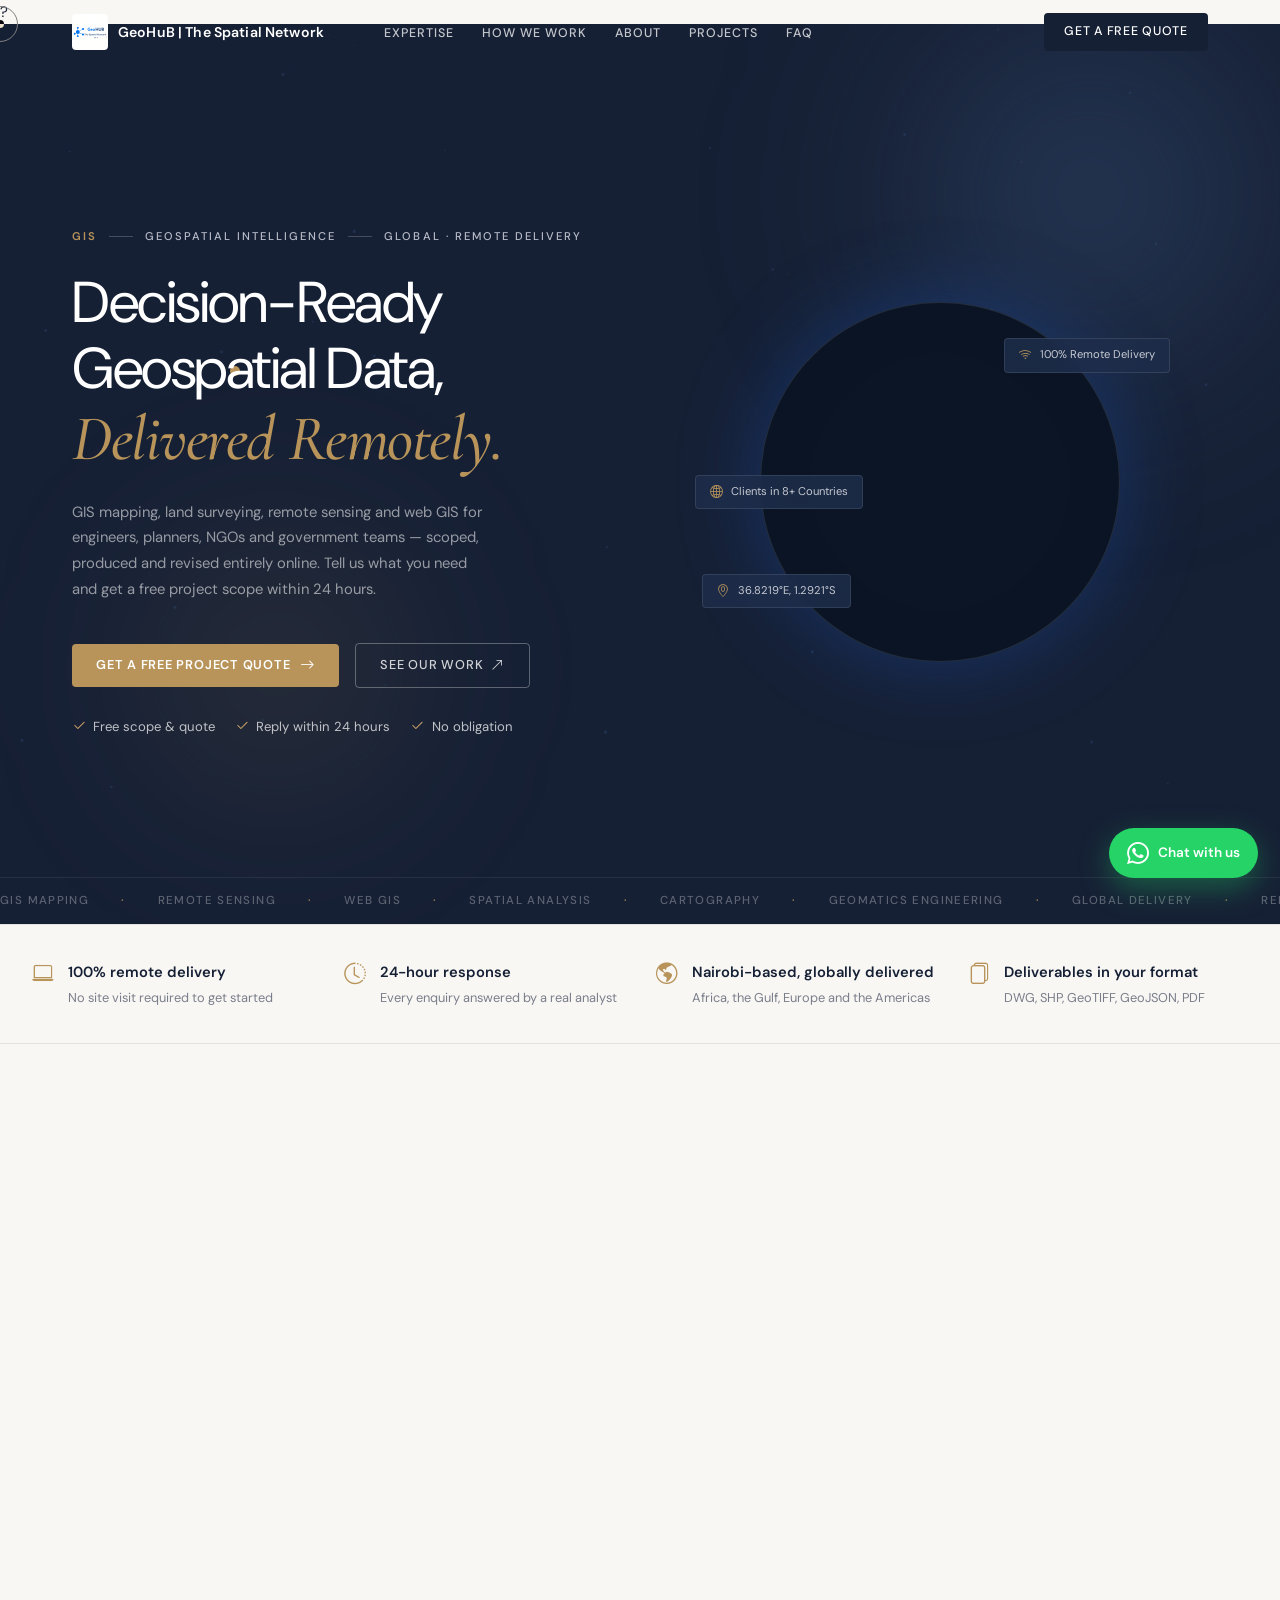
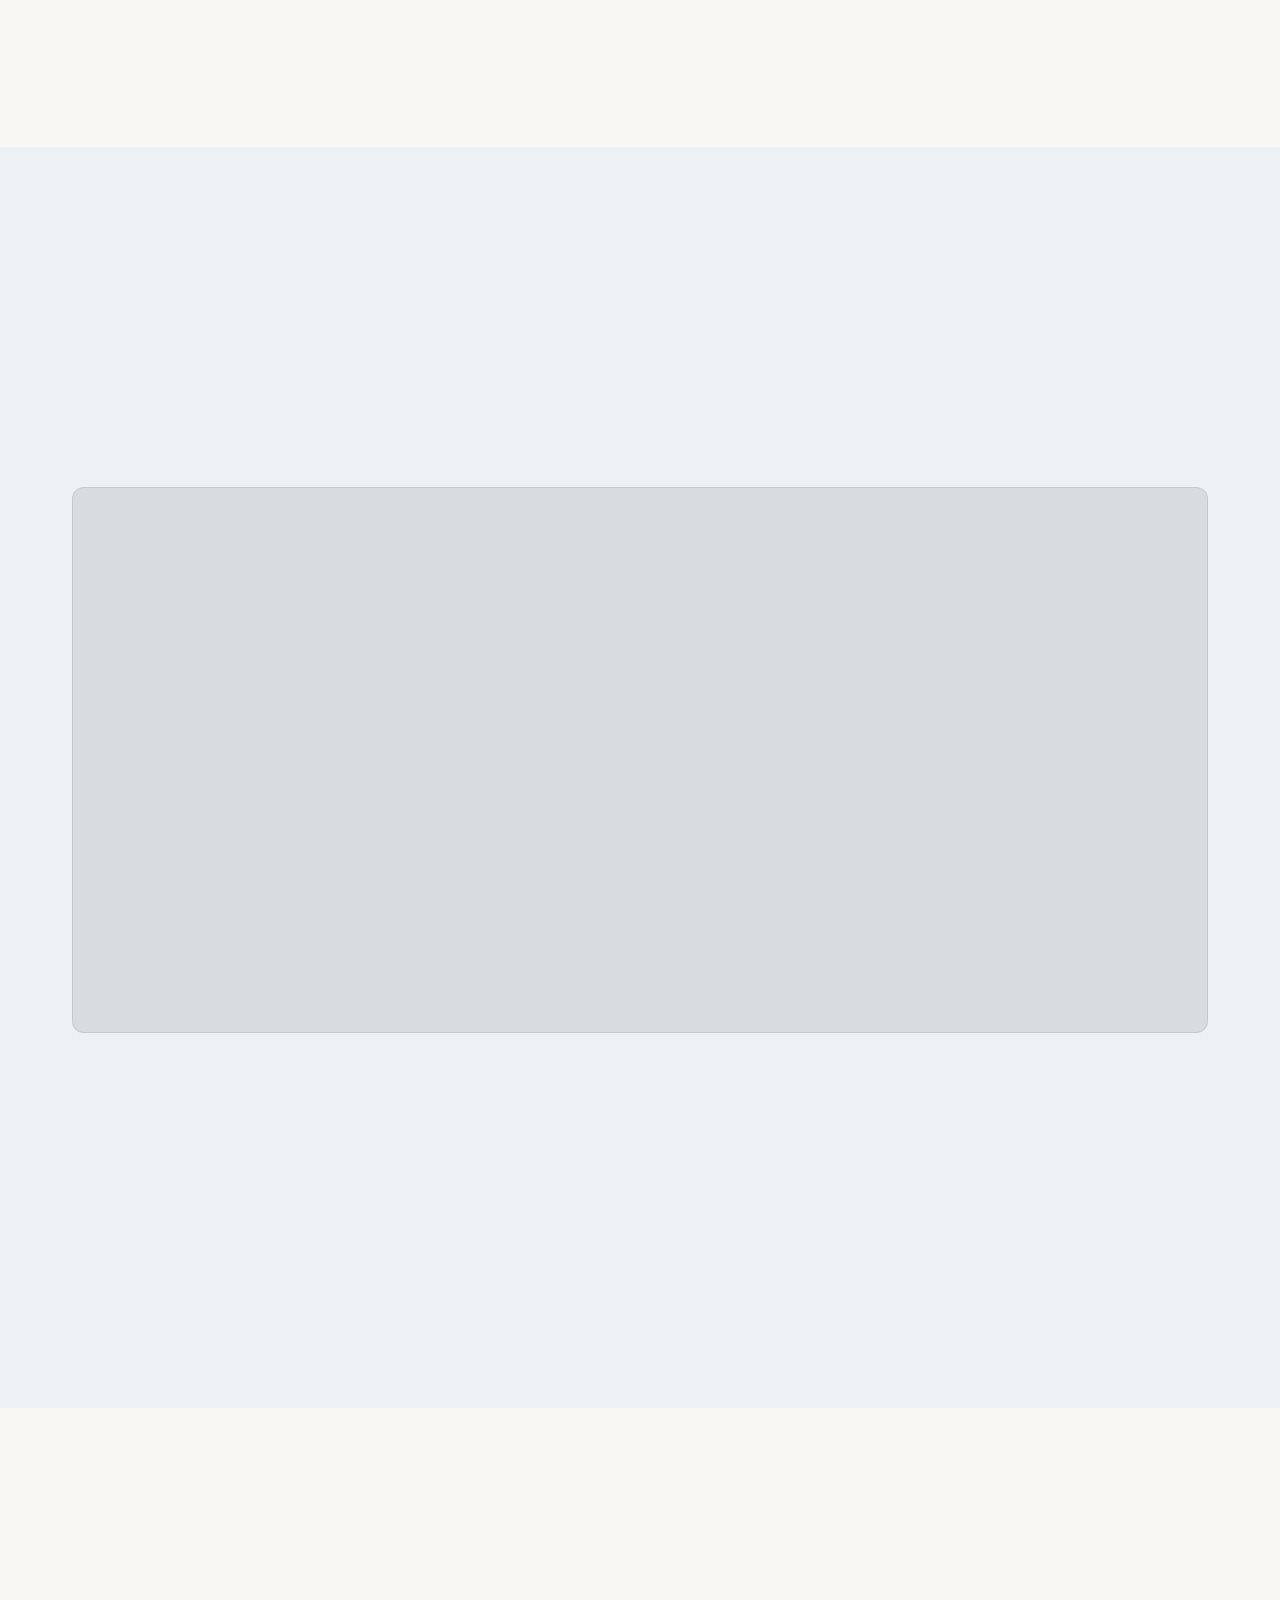
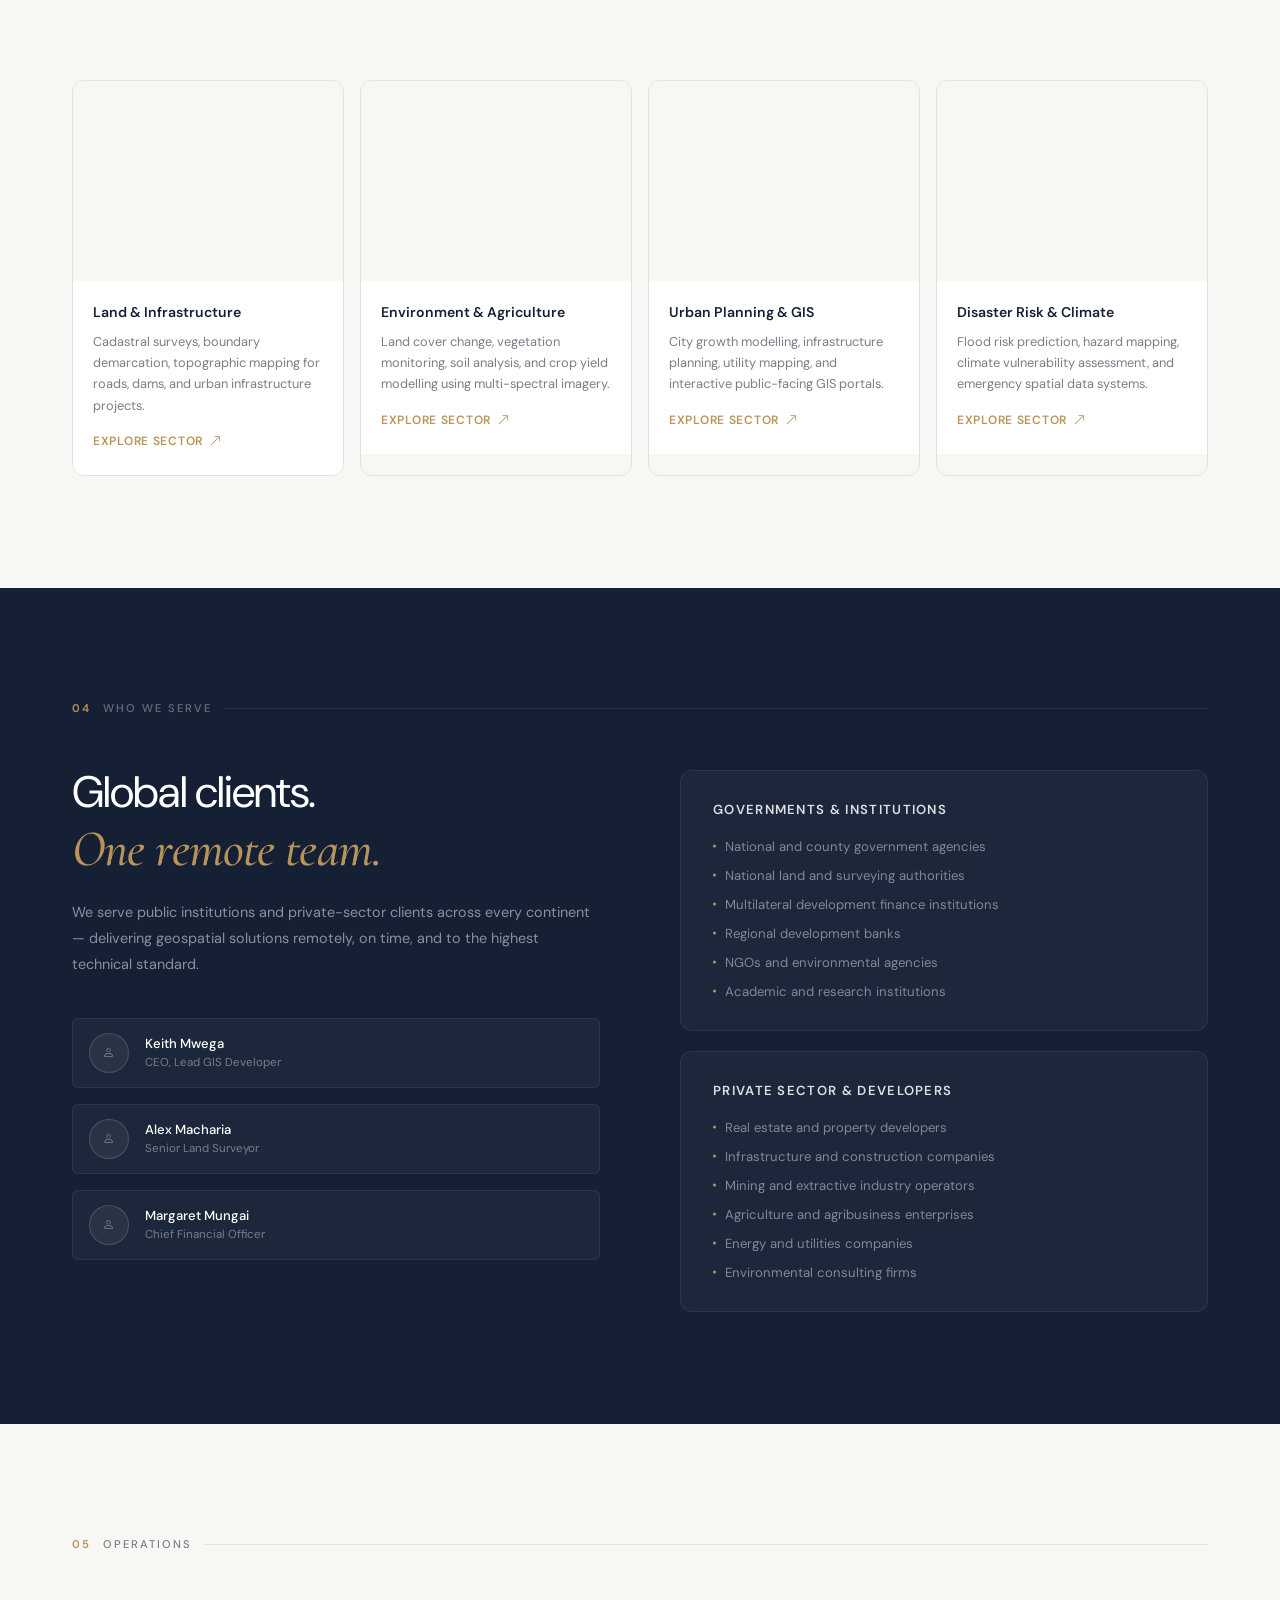
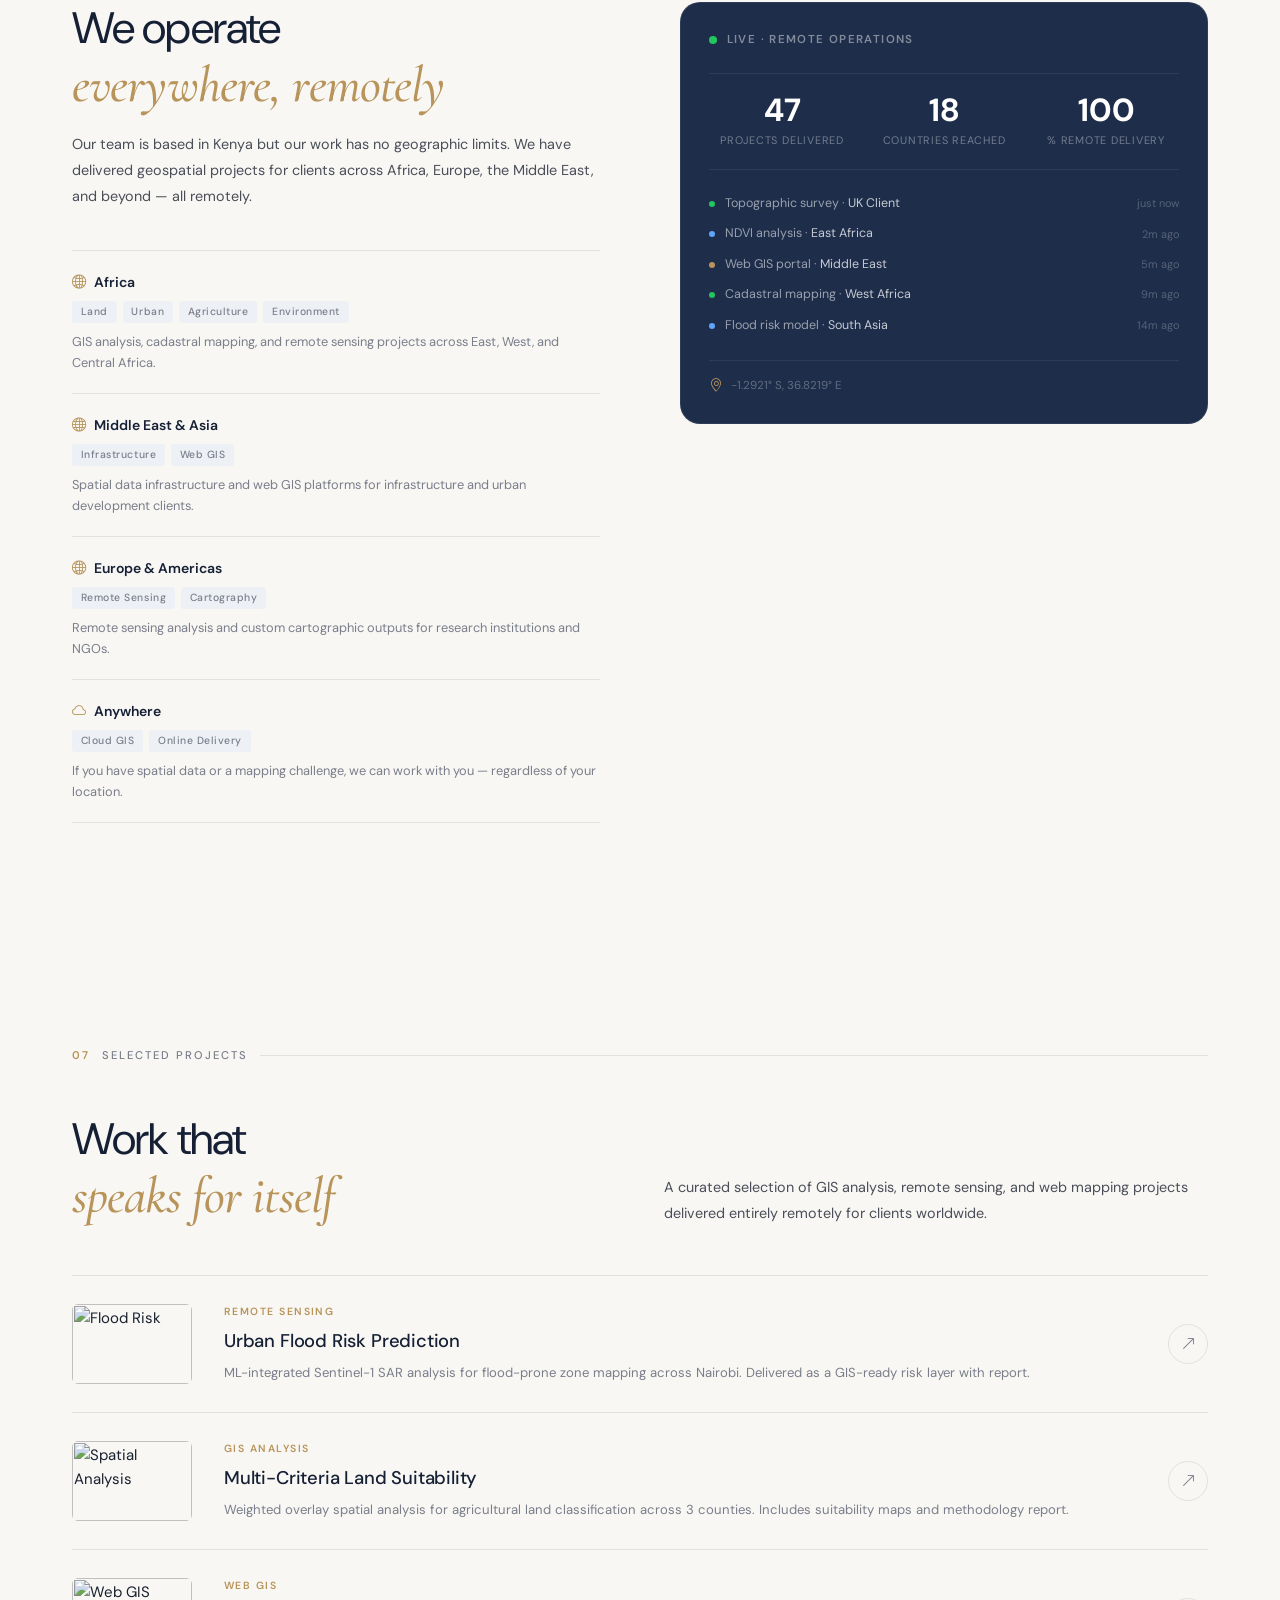
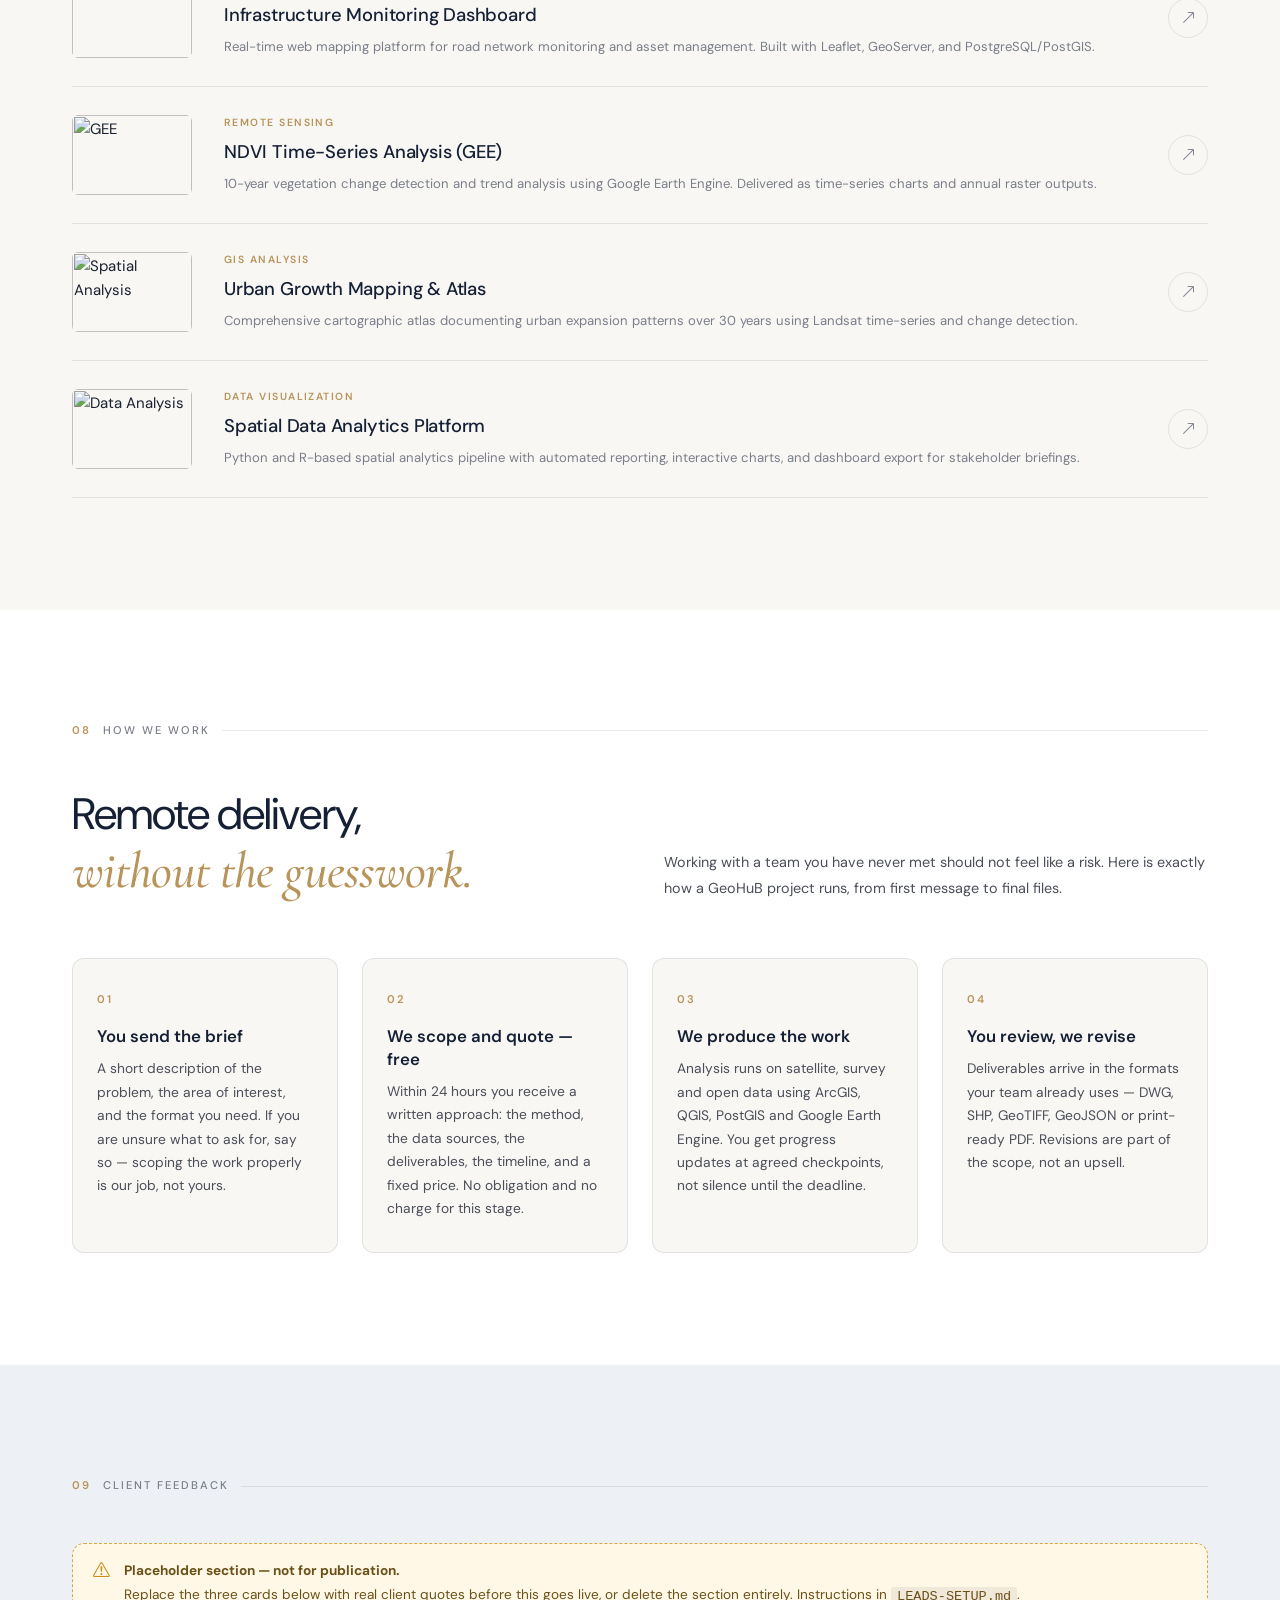
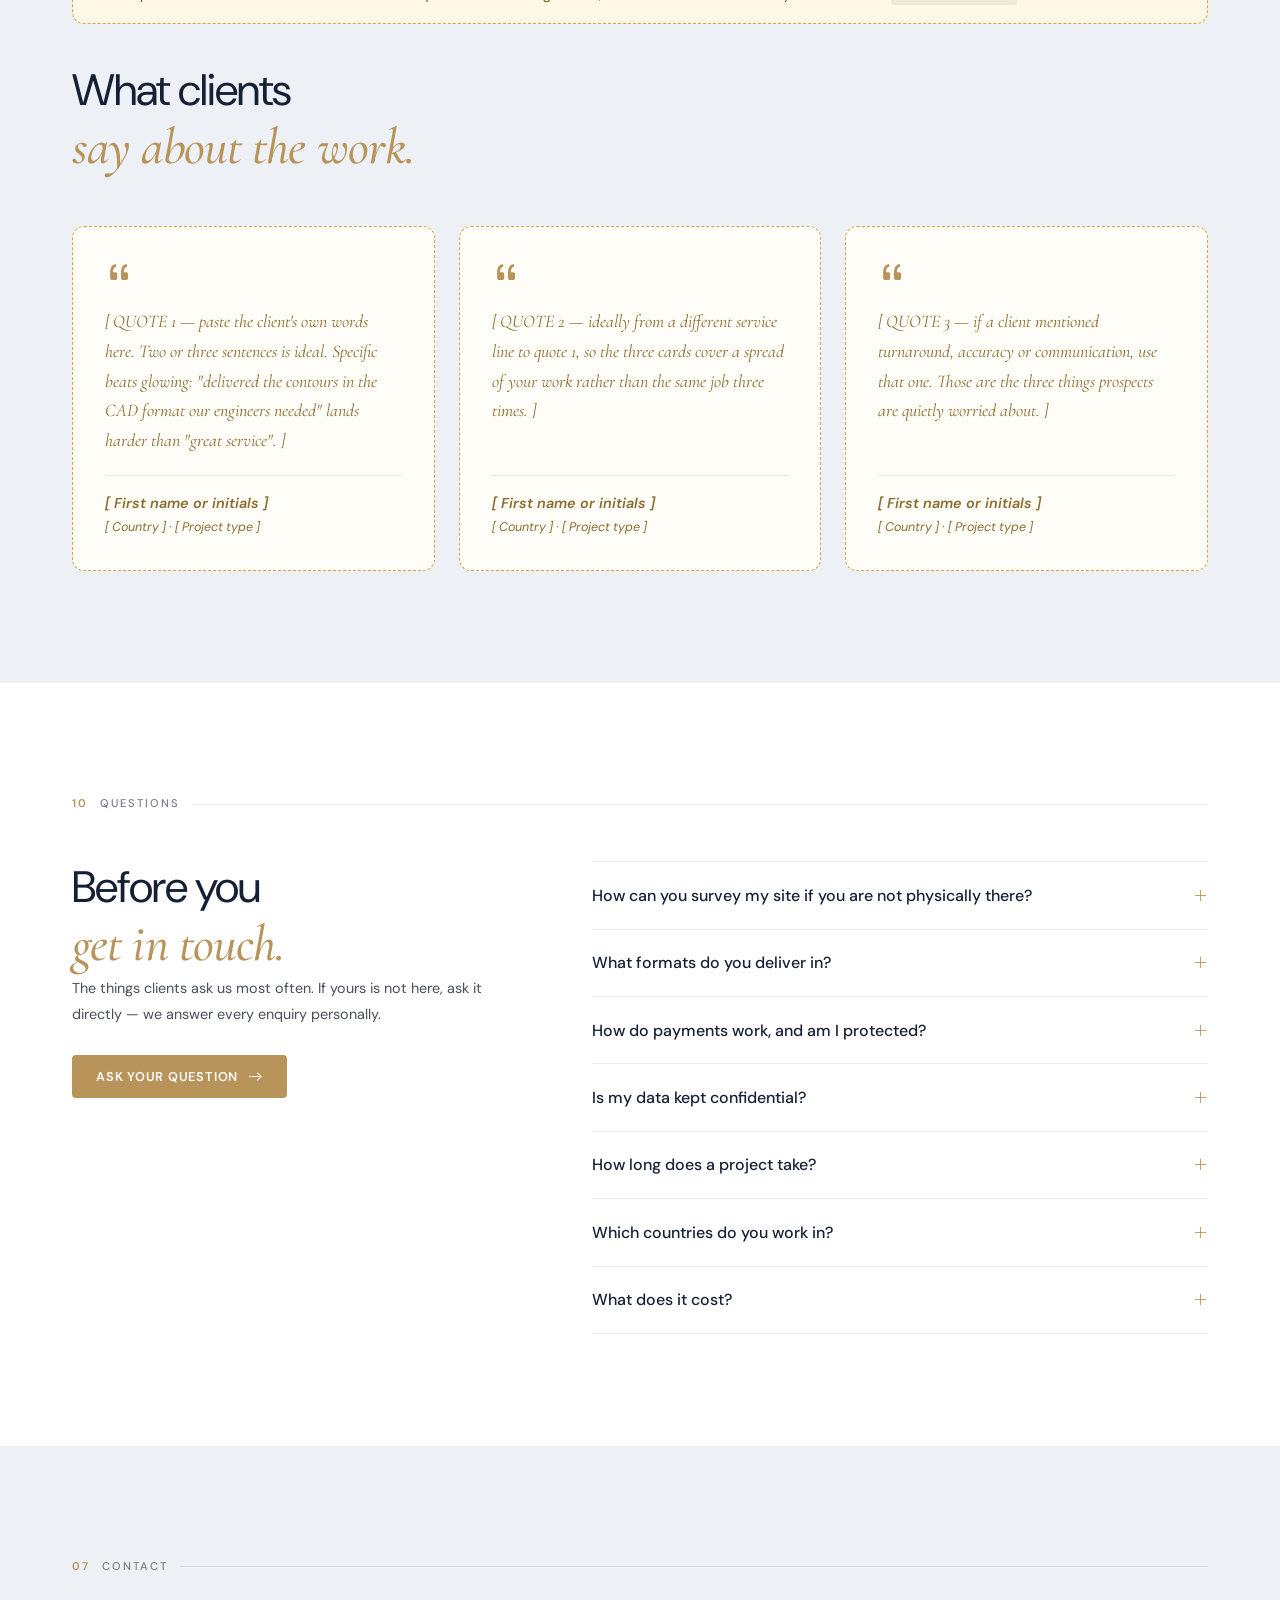
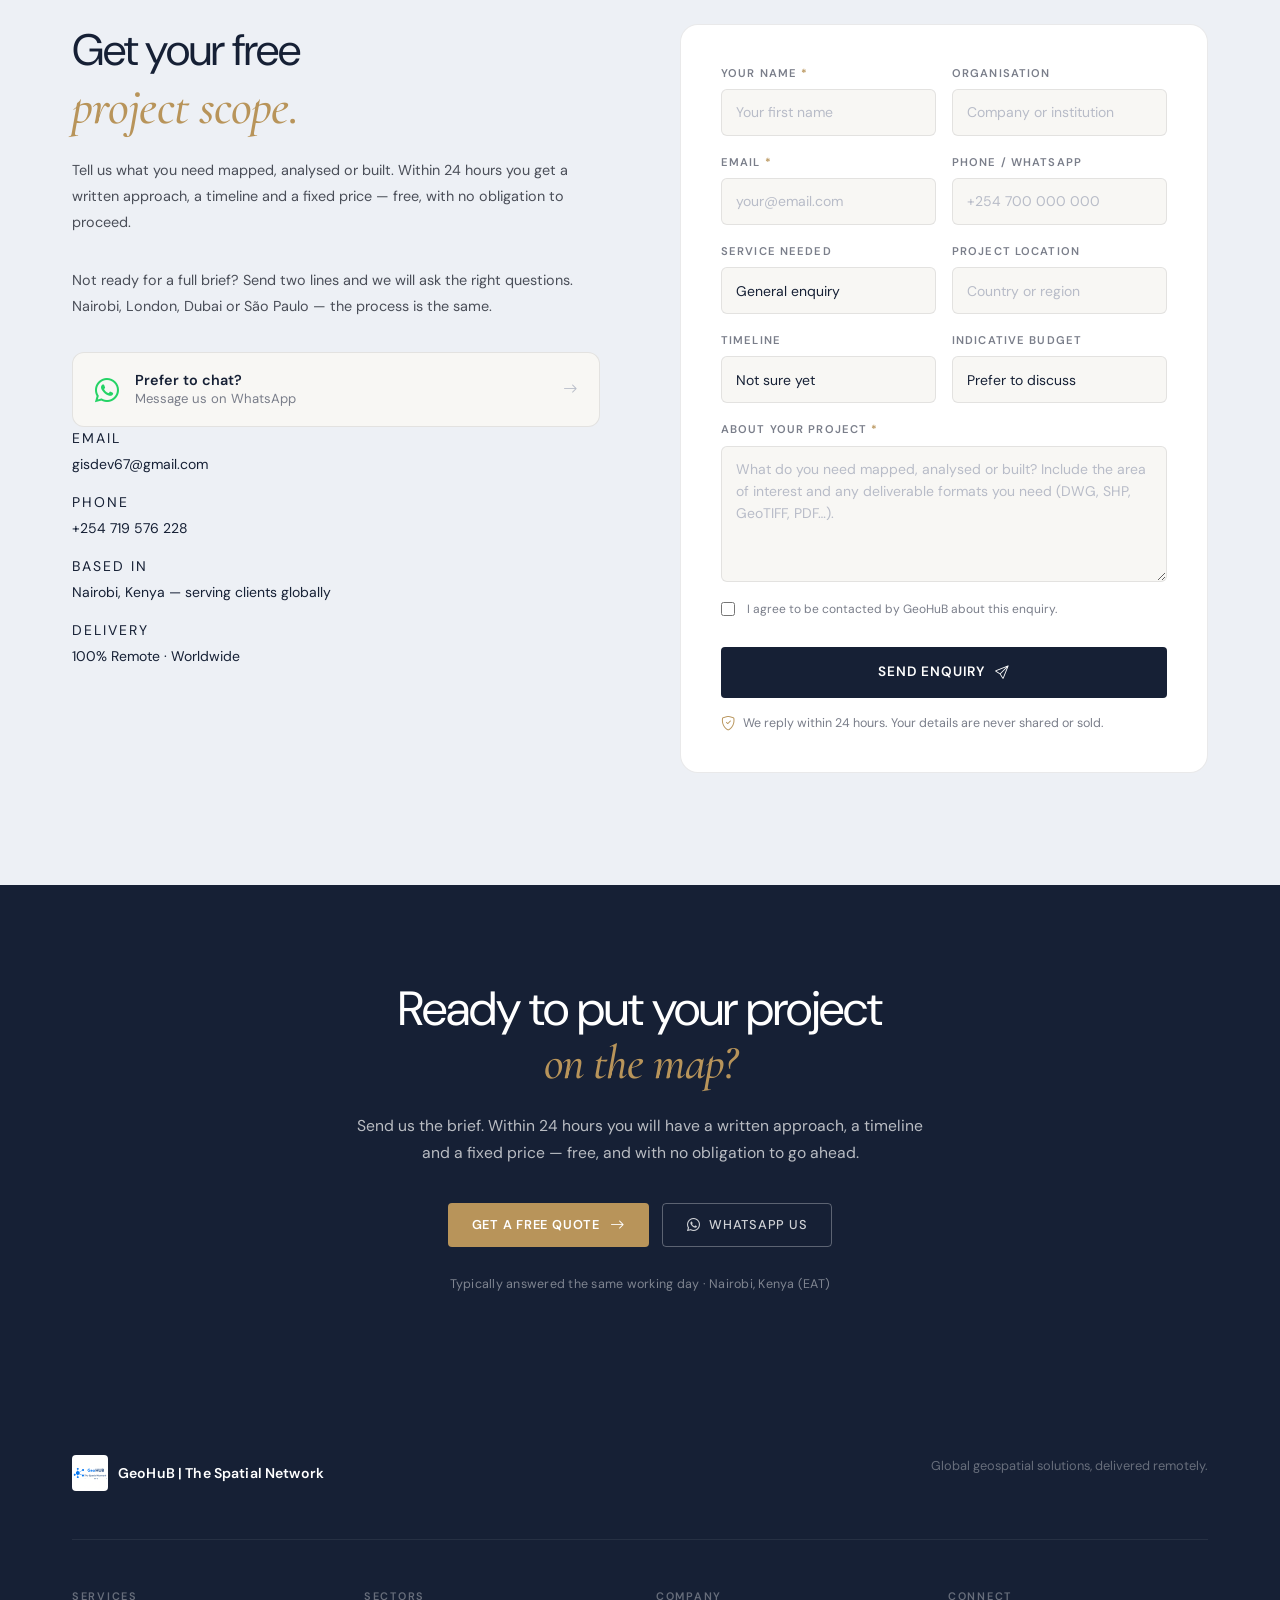
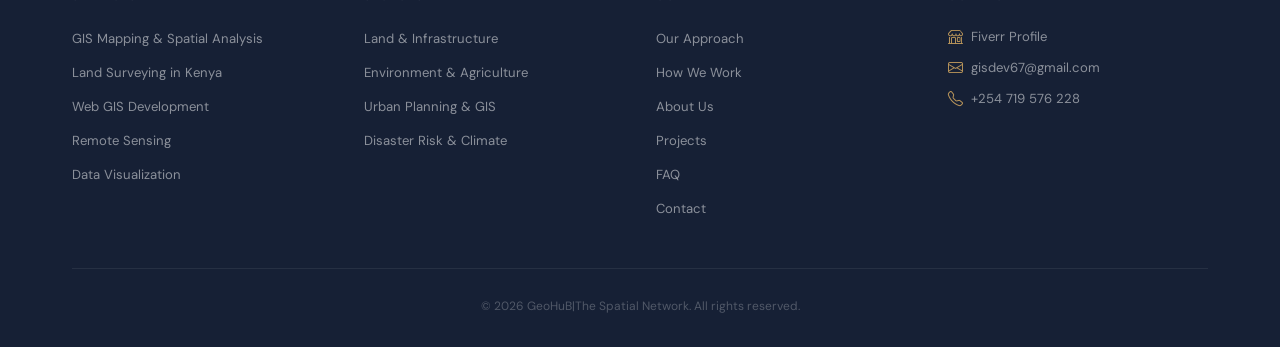
==== commit da4b9ed8: "Turn the site into a lead-generating asset Three problems: leads were not reaching the inbox, the si" ====
--- a/index.html
+++ b/index.html
@@ -1,11 +1,35 @@
-<!DOCTYPE html>
+?<!DOCTYPE html>
 <html lang="en">
 <head>
   <meta charset="UTF-8" />
   <meta name="viewport" content="width=device-width, initial-scale=1.0" />
-  <title>GeoHuB | The Spatial Network</title>
-  <meta name="description" content="GeoHuB | The Spatial Network. Global geospatial solutions delivered remotely. GIS mapping, land surveying, spatial analysis, remote sensing, and web GIS development for clients worldwide." />
-  <meta name="keywords" content="GIS, geomatics, remote GIS services, global mapping, spatial analysis, remote sensing, web GIS, cartography, online surveying" />
+  <!-- Stamps <html class="js"> so CSS can safely hide content for animation.
+       Without it, conversion.css keeps everything visible. Must stay inline
+       and before the stylesheets to avoid a flash of unstyled content. -->
+  <script>document.documentElement.className += " js";</script>
+  <title>GIS Mapping, Land Surveying &amp; Remote Sensing | GeoHuB Nairobi</title>
+  <meta name="description" content="Remote GIS mapping, land surveying, spatial analysis and web GIS development from Nairobi, Kenya — delivered worldwide. Free project scope and fixed quote within 24 hours." />
+  <meta name="robots" content="index, follow, max-image-preview:large" />
+  <meta name="author" content="GeoHuB | The Spatial Network" />
+  <meta name="theme-color" content="#162035" />
+  <link rel="canonical" href="https://geohub-spatial-network.netlify.app/" />
+
+  <!-- Open Graph — controls the preview when the link is shared on WhatsApp, LinkedIn, Slack -->
+  <meta property="og:type" content="website" />
+  <meta property="og:site_name" content="GeoHuB | The Spatial Network" />
+  <meta property="og:locale" content="en_GB" />
+  <meta property="og:url" content="https://geohub-spatial-network.netlify.app/" />
+  <meta property="og:title" content="GIS Mapping, Land Surveying &amp; Remote Sensing | GeoHuB Nairobi" />
+  <meta property="og:description" content="Remote GIS mapping, land surveying, spatial analysis and web GIS development from Nairobi, Kenya — delivered worldwide. Free project scope within 24 hours." />
+  <meta property="og:image" content="https://geohub-spatial-network.netlify.app/web_mapping.jpg" />
+  <meta property="og:image:width" content="1775" />
+  <meta property="og:image:height" content="923" />
+  <meta property="og:image:alt" content="GeoHuB web GIS mapping platform showing spatial data layers" />
+
+  <meta name="twitter:card" content="summary_large_image" />
+  <meta name="twitter:title" content="GIS Mapping, Land Surveying &amp; Remote Sensing | GeoHuB Nairobi" />
+  <meta name="twitter:description" content="Remote geospatial services from Nairobi, delivered worldwide. Free project scope within 24 hours." />
+  <meta name="twitter:image" content="https://geohub-spatial-network.netlify.app/web_mapping.jpg" />
 
   <!-- Fonts: DM Sans (body) + Cormorant Garamond (editorial serif) -->
   <link rel="preconnect" href="https://fonts.googleapis.com" />
@@ -15,12 +39,176 @@
   <!-- Bootstrap Icons (CSS font, zero JS) -->
   <link rel="stylesheet" href="https://cdn.jsdelivr.net/npm/bootstrap-icons@1.11.3/font/bootstrap-icons.min.css" />
 
-
   <!-- Favicon -->
   <link rel="icon" type="image/svg+xml" href="/GeoHUB.svg" />
   <link rel="shortcut icon" href="/GeoHUB.svg" />
 
   <link rel="stylesheet" href="style.css" />
+  <link rel="stylesheet" href="conversion.css" />
+
+  <!-- ── Structured data ──────────────────────────────────────
+       LocalBusiness/ProfessionalService is what feeds Google's
+       local pack. Keep NAP (name, address, phone) identical to
+       the Google Business Profile or the signals do not match. -->
+  <script type="application/ld+json">
+  {
+    "@context": "https://schema.org",
+    "@graph": [
+      {
+        "@type": ["ProfessionalService", "LocalBusiness"],
+        "@id": "https://geohub-spatial-network.netlify.app/#organization",
+        "name": "GeoHuB | The Spatial Network",
+        "alternateName": "GeoHuB",
+        "url": "https://geohub-spatial-network.netlify.app/",
+        "logo": "https://geohub-spatial-network.netlify.app/GeoHUB.svg",
+        "image": "https://geohub-spatial-network.netlify.app/web_mapping.jpg",
+        "description": "Remote geospatial consultancy delivering GIS mapping, land surveying, spatial analysis, remote sensing and web GIS development from Nairobi, Kenya to clients worldwide.",
+        "email": "gisdev67@gmail.com",
+        "telephone": "+254719576228",
+        "priceRange": "$$",
+        "address": {
+          "@type": "PostalAddress",
+          "addressLocality": "Nairobi",
+          "addressRegion": "Nairobi County",
+          "addressCountry": "KE"
+        },
+        "geo": {
+          "@type": "GeoCoordinates",
+          "latitude": -1.2921,
+          "longitude": 36.8219
+        },
+        "areaServed": [
+          { "@type": "Country", "name": "Kenya" },
+          { "@type": "Place", "name": "East Africa" },
+          { "@type": "Place", "name": "Middle East" },
+          { "@type": "Place", "name": "Europe" },
+          { "@type": "Place", "name": "Americas" }
+        ],
+        "sameAs": ["https://www.fiverr.com/s/1qyVAb9"],
+        "knowsAbout": [
+          "Geographic Information Systems",
+          "Remote Sensing",
+          "Land Surveying",
+          "Cadastral Mapping",
+          "Spatial Analysis",
+          "Web GIS Development",
+          "UAV Photogrammetry",
+          "Google Earth Engine"
+        ],
+        "hasOfferCatalog": {
+          "@type": "OfferCatalog",
+          "name": "Geospatial Services",
+          "itemListElement": [
+            {
+              "@type": "Offer",
+              "itemOffered": {
+                "@type": "Service",
+                "name": "GIS Mapping & Spatial Analysis",
+                "description": "Thematic mapping, spatial modelling and decision-support analysis using ArcGIS, QGIS and PostGIS.",
+                "url": "https://geohub-spatial-network.netlify.app/gis-mapping-services"
+              }
+            },
+            {
+              "@type": "Offer",
+              "itemOffered": {
+                "@type": "Service",
+                "name": "Land Surveying & Cadastral Services",
+                "description": "Topographic, boundary and cadastral surveys including UAV photogrammetry and CAD-ready deliverables.",
+                "url": "https://geohub-spatial-network.netlify.app/land-surveying-kenya"
+              }
+            },
+            {
+              "@type": "Offer",
+              "itemOffered": {
+                "@type": "Service",
+                "name": "Remote Sensing & Satellite Data Analysis",
+                "description": "Vegetation indices, land cover classification and change detection using Sentinel, Landsat and Google Earth Engine."
+              }
+            },
+            {
+              "@type": "Offer",
+              "itemOffered": {
+                "@type": "Service",
+                "name": "Web GIS Development",
+                "description": "Interactive web mapping platforms, spatial dashboards and enterprise GIS infrastructure using Leaflet, Mapbox and GeoServer."
+              }
+            }
+          ]
+        }
+      },
+      {
+        "@type": "WebSite",
+        "@id": "https://geohub-spatial-network.netlify.app/#website",
+        "url": "https://geohub-spatial-network.netlify.app/",
+        "name": "GeoHuB | The Spatial Network",
+        "publisher": { "@id": "https://geohub-spatial-network.netlify.app/#organization" },
+        "inLanguage": "en"
+      },
+      {
+        "@type": "FAQPage",
+        "@id": "https://geohub-spatial-network.netlify.app/#faq",
+        "mainEntity": [
+          {
+            "@type": "Question",
+            "name": "How can you survey my site if you are not physically there?",
+            "acceptedAnswer": {
+              "@type": "Answer",
+              "text": "Most of what we do never required a site visit. Spatial analysis, satellite-based mapping, remote sensing and web GIS all run on data we process from Nairobi. Where physical measurement is genuinely required, we work from data captured by a local surveyor or drone operator, including your own team's raw files, and handle the processing, drafting and quality control."
+            }
+          },
+          {
+            "@type": "Question",
+            "name": "What formats do you deliver in?",
+            "acceptedAnswer": {
+              "@type": "Answer",
+              "text": "Whatever your team already works in. Most commonly DWG and DXF for CAD, SHP and GeoJSON for GIS, GeoTIFF for raster and imagery outputs, CSV for coordinate tables, and print-ready PDF for maps and reports."
+            }
+          },
+          {
+            "@type": "Question",
+            "name": "How do payments work, and am I protected?",
+            "acceptedAnswer": {
+              "@type": "Answer",
+              "text": "For direct engagements we work to a milestone structure agreed before anything starts, so you are never paying far ahead of delivered work. If you would rather a third party held the funds, we also take work through our Fiverr profile, which provides escrow and a formal dispute process."
+            }
+          },
+          {
+            "@type": "Question",
+            "name": "Is my data kept confidential?",
+            "acceptedAnswer": {
+              "@type": "Answer",
+              "text": "Yes. Client data is used only for the project it was supplied for, is not shared with third parties, and is not published as portfolio material without written permission. We are happy to sign your NDA before you send anything sensitive."
+            }
+          },
+          {
+            "@type": "Question",
+            "name": "How long does a project take?",
+            "acceptedAnswer": {
+              "@type": "Answer",
+              "text": "It depends on scope and on how quickly source data can be obtained. Rather than quote a meaningless average, we give you a firm timeline in writing as part of the free scope, before you commit to anything."
+            }
+          },
+          {
+            "@type": "Question",
+            "name": "Which countries do you work in?",
+            "acceptedAnswer": {
+              "@type": "Answer",
+              "text": "We are based in Nairobi and deliver remotely across Africa, the Middle East and Asia, Europe and the Americas. Where work must comply with a specific national survey standard, coordinate system or land registry requirement, tell us the jurisdiction and we will confirm up front whether we can meet it."
+            }
+          },
+          {
+            "@type": "Question",
+            "name": "What does it cost?",
+            "acceptedAnswer": {
+              "@type": "Answer",
+              "text": "Pricing depends on area, data availability, accuracy requirements and deliverable complexity. Send a brief and you get a fixed written price within 24 hours, free and with no obligation."
+            }
+          }
+        ]
+      }
+    ]
+  }
+  </script>
 </head>
 <body>
 
@@ -49,15 +237,15 @@
       </a>
 
       <ul class="nav-links" id="nav-links">
-        <li><a href="#approach" class="nav-link">Approach</a></li>
         <li><a href="#services" class="nav-link">Expertise</a></li>
+        <li><a href="#process" class="nav-link">How We Work</a></li>
         <li><a href="#about" class="nav-link">About</a></li>
         <li><a href="#portfolio" class="nav-link">Projects</a></li>
-        <li><a href="#contact" class="nav-link">Contact</a></li>
+        <li><a href="#faq" class="nav-link">FAQ</a></li>
       </ul>
 
       <div class="nav-actions">
-        <a href="#contact" class="btn-cta">Get in Touch</a>
+        <a href="#contact" class="btn-cta">Get a Free Quote</a>
         <button class="hamburger" id="hamburger" aria-label="Menu">
           <span class="ham-line"></span>
           <span class="ham-line"></span>
@@ -69,13 +257,17 @@
   <!-- Mobile Overlay -->
   <div class="mobile-overlay" id="mobile-overlay">
     <ul class="mob-nav-links">
-      <li><a href="#approach"  class="mob-link">Approach</a></li>
       <li><a href="#services"  class="mob-link">Expertise</a></li>
+      <li><a href="#process"   class="mob-link">How We Work</a></li>
       <li><a href="#about"     class="mob-link">About</a></li>
       <li><a href="#portfolio" class="mob-link">Projects</a></li>
+      <li><a href="#faq"       class="mob-link">FAQ</a></li>
       <li><a href="#contact"   class="mob-link">Contact</a></li>
     </ul>
-    <a href="#contact" class="btn-mob-cta mob-link">Get in Touch →</a>
+    <a href="#contact" class="btn-mob-cta mob-link">Get a Free Quote →</a>
+    <a href="https://wa.me/254701644626?text=Hi%20GeoHuB%2C%20I%20would%20like%20to%20discuss%20a%20geospatial%20project." class="btn-mob-wa" target="_blank" rel="noopener">
+      <i class="bi bi-whatsapp"></i> WhatsApp us
+    </a>
   </div>
 
   <main>
@@ -102,25 +294,33 @@
           </div>
 
           <h1 class="hero-headline reveal reveal-d1">
-            Geospatial Solutions,<br />
-            Delivered Remotely<br />
-            <em class="serif-accent">Worldwide.</em>
+            Decision-Ready<br />
+            Geospatial Data,<br />
+            <em class="serif-accent">Delivered Remotely.</em>
           </h1>
 
           <p class="hero-sub reveal reveal-d2">
-            We deliver precision GIS mapping, spatial analysis, remote sensing, and web GIS development to clients across the globe — entirely remotely, with no boundaries.
+            GIS mapping, land surveying, remote sensing and web GIS for engineers, planners,
+            NGOs and government teams — scoped, produced and revised entirely online.
+            Tell us what you need and get a free project scope within 24 hours.
           </p>
 
           <div class="hero-ctas reveal reveal-d3">
-            <a href="#services" class="btn-gold">
-              Our Expertise
+            <a href="#contact" class="btn-gold">
+              Get a Free Project Quote
               <i class="bi bi-arrow-right"></i>
             </a>
-            <a href="#contact" class="btn-outline-white">
-              Get in Touch
+            <a href="#portfolio" class="btn-outline-white">
+              See Our Work
               <i class="bi bi-arrow-up-right"></i>
             </a>
           </div>
+
+          <ul class="hero-assurances reveal reveal-d3">
+            <li><i class="bi bi-check2"></i> Free scope &amp; quote</li>
+            <li><i class="bi bi-check2"></i> Reply within 24 hours</li>
+            <li><i class="bi bi-check2"></i> No obligation</li>
+          </ul>
         </div>
 
         <!-- Right: D3 Globe -->
@@ -171,6 +371,40 @@
       </div>
     </section>
 
+    <!-- ═══════════════════════════════════════ TRUST BAR ══ -->
+    <section class="trust-bar" aria-label="Why clients work with GeoHuB">
+      <div class="trust-inner">
+        <div class="trust-item">
+          <i class="bi bi-laptop"></i>
+          <div>
+            <strong>100% remote delivery</strong>
+            <span>No site visit required to get started</span>
+          </div>
+        </div>
+        <div class="trust-item">
+          <i class="bi bi-clock-history"></i>
+          <div>
+            <strong>24-hour response</strong>
+            <span>Every enquiry answered by a real analyst</span>
+          </div>
+        </div>
+        <div class="trust-item">
+          <i class="bi bi-globe-americas"></i>
+          <div>
+            <strong>Nairobi-based, globally delivered</strong>
+            <span>Africa, the Gulf, Europe and the Americas</span>
+          </div>
+        </div>
+        <div class="trust-item">
+          <i class="bi bi-files"></i>
+          <div>
+            <strong>Deliverables in your format</strong>
+            <span>DWG, SHP, GeoTIFF, GeoJSON, PDF</span>
+          </div>
+        </div>
+      </div>
+    </section>
+
     <!-- ════════════════════════════════════════ APPROACH ══ -->
     <section class="approach" id="approach">
       <div class="section-inner">
@@ -274,11 +508,25 @@
 
         </div>
 
+        <!-- Conversion point after the service list -->
+        <div class="cta-band reveal">
+          <div class="cta-band-text">
+            <h3>Not sure which of these you need?</h3>
+            <p>Describe the problem in plain language. We will tell you what the work involves, what it costs, and whether we are the right people for it.</p>
+          </div>
+          <div class="cta-band-actions">
+            <a href="#contact" class="btn-gold">Get a Free Quote <i class="bi bi-arrow-right"></i></a>
+            <a class="btn-whatsapp-inline" href="https://wa.me/254701644626?text=Hi%20GeoHuB%2C%20I%20would%20like%20to%20discuss%20a%20geospatial%20project." target="_blank" rel="noopener">
+              <i class="bi bi-whatsapp"></i> Chat on WhatsApp
+            </a>
+          </div>
+        </div>
+
       </div>
     </section>
 
     <!-- ═══════════════════════════════════════════ SECTORS ══ -->
-    <section class="sectors">
+    <section class="sectors" id="sectors">
       <div class="section-inner">
 
         <div class="section-label">
@@ -291,7 +539,7 @@
         </h2>
 
         <div class="sectors-grid" id="sectors">
-          <a href="sector.html?id=land-infrastructure" class="sector-card reveal" style="--img: url('https://images.unsplash.com/photo-1508193638397-1c4234db14d8?auto=format&fit=crop&w=900&q=80')">
+          <a href="/land-infrastructure" class="sector-card reveal" style="--img: url('https://images.unsplash.com/photo-1508193638397-1c4234db14d8?auto=format&fit=crop&w=900&q=80')">
             <div class="sector-img"></div>
             <div class="sector-body">
               <h4>Land &amp; Infrastructure</h4>
@@ -299,7 +547,7 @@
               <span class="sector-link">Explore sector <i class="bi bi-arrow-up-right"></i></span>
             </div>
           </a>
-          <a href="sector.html?id=environment-agriculture" class="sector-card reveal reveal-d1" style="--img: url('https://images.unsplash.com/photo-1500382017468-9049fed747ef?auto=format&fit=crop&w=900&q=80')">
+          <a href="/environment-agriculture" class="sector-card reveal reveal-d1" style="--img: url('https://images.unsplash.com/photo-1500382017468-9049fed747ef?auto=format&fit=crop&w=900&q=80')">
             <div class="sector-img"></div>
             <div class="sector-body">
               <h4>Environment &amp; Agriculture</h4>
@@ -307,7 +555,7 @@
               <span class="sector-link">Explore sector <i class="bi bi-arrow-up-right"></i></span>
             </div>
           </a>
-          <a href="sector.html?id=urban-planning" class="sector-card reveal reveal-d2" style="--img: url('https://images.unsplash.com/photo-1480714378408-67cf0d13bc1b?auto=format&fit=crop&w=900&q=80')">
+          <a href="/urban-planning" class="sector-card reveal reveal-d2" style="--img: url('https://images.unsplash.com/photo-1480714378408-67cf0d13bc1b?auto=format&fit=crop&w=900&q=80')">
             <div class="sector-img"></div>
             <div class="sector-body">
               <h4>Urban Planning &amp; GIS</h4>
@@ -315,7 +563,7 @@
               <span class="sector-link">Explore sector <i class="bi bi-arrow-up-right"></i></span>
             </div>
           </a>
-          <a href="sector.html?id=disaster-risk" class="sector-card reveal reveal-d3" style="--img: url('https://images.unsplash.com/photo-1504711434969-e33886168f5c?auto=format&fit=crop&w=900&q=80')">
+          <a href="/disaster-risk" class="sector-card reveal reveal-d3" style="--img: url('https://images.unsplash.com/photo-1504711434969-e33886168f5c?auto=format&fit=crop&w=900&q=80')">
             <div class="sector-img"></div>
             <div class="sector-body">
               <h4>Disaster Risk &amp; Climate</h4>
@@ -586,6 +834,231 @@
       </div>
     </div>
 
+    <!-- ══════════════════════════════════════════ PROCESS ══ -->
+    <!-- Removes the main objection to hiring a remote provider:
+         "how does this actually work if you're not here?" -->
+    <section class="process" id="process">
+      <div class="section-inner">
+
+        <div class="section-label">
+          <span class="label-num">08</span>
+          <span>How We Work</span>
+        </div>
+
+        <div class="process-head">
+          <h2 class="section-headline reveal">
+            Remote delivery,<br />
+            <em class="serif-accent">without the guesswork.</em>
+          </h2>
+          <p class="body-text reveal reveal-d1">
+            Working with a team you have never met should not feel like a risk. Here is exactly
+            how a GeoHuB project runs, from first message to final files.
+          </p>
+        </div>
+
+        <ol class="process-steps">
+          <li class="process-step reveal">
+            <span class="ps-num">01</span>
+            <h3>You send the brief</h3>
+            <p>A short description of the problem, the area of interest, and the format you need. If you are unsure what to ask for, say so — scoping the work properly is our job, not yours.</p>
+          </li>
+          <li class="process-step reveal reveal-d1">
+            <span class="ps-num">02</span>
+            <h3>We scope and quote — free</h3>
+            <p>Within 24 hours you receive a written approach: the method, the data sources, the deliverables, the timeline, and a fixed price. No obligation and no charge for this stage.</p>
+          </li>
+          <li class="process-step reveal reveal-d2">
+            <span class="ps-num">03</span>
+            <h3>We produce the work</h3>
+            <p>Analysis runs on satellite, survey and open data using ArcGIS, QGIS, PostGIS and Google Earth Engine. You get progress updates at agreed checkpoints, not silence until the deadline.</p>
+          </li>
+          <li class="process-step reveal reveal-d3">
+            <span class="ps-num">04</span>
+            <h3>You review, we revise</h3>
+            <p>Deliverables arrive in the formats your team already uses — DWG, SHP, GeoTIFF, GeoJSON or print-ready PDF. Revisions are part of the scope, not an upsell.</p>
+          </li>
+        </ol>
+
+      </div>
+    </section>
+
+    <!-- ═════════════════════════════════════ TESTIMONIALS ══ -->
+    <!--
+      ┌──────────────────────────────────────────────────────────────────┐
+      │  KEITH — READ THIS.                                              │
+      │                                                                  │
+      │  These three cards are PLACEHOLDERS. Nothing here is a real      │
+      │  quote and none of it should go live as-is.                      │
+      │                                                                  │
+      │  To fill them, send over for each client:                        │
+      │    1. The quote text (Fiverr review text is perfect)             │
+      │    2. First name or initials                                     │
+      │    3. Country                                                    │
+      │    4. Project type — e.g. "Topographic survey, 40 ha"            │
+      │                                                                  │
+      │  Then delete the .is-placeholder class and the notice below.     │
+      │  See LEADS-SETUP.md for the full instructions.                   │
+      │                                                                  │
+      │  Until then, either fill them in or delete this whole section —  │
+      │  do not publish invented testimonials.                           │
+      └──────────────────────────────────────────────────────────────────┘
+    -->
+    <section class="testimonials is-placeholder" id="testimonials">
+      <div class="section-inner">
+
+        <div class="section-label">
+          <span class="label-num">09</span>
+          <span>Client Feedback</span>
+        </div>
+
+        <div class="placeholder-notice">
+          <i class="bi bi-exclamation-triangle"></i>
+          <div>
+            <strong>Placeholder section — not for publication.</strong>
+            Replace the three cards below with real client quotes before this goes live,
+            or delete the section entirely. Instructions in <code>LEADS-SETUP.md</code>.
+          </div>
+        </div>
+
+        <h2 class="section-headline reveal">
+          What clients<br />
+          <em class="serif-accent">say about the work.</em>
+        </h2>
+
+        <div class="testimonial-grid">
+          <figure class="testimonial-card reveal">
+            <i class="bi bi-quote tq"></i>
+            <blockquote><p>[ QUOTE 1 — paste the client's own words here. Two or three sentences is ideal. Specific beats glowing: "delivered the contours in the CAD format our engineers needed" lands harder than "great service". ]</p></blockquote>
+            <figcaption>
+              <span class="t-name">[ First name or initials ]</span>
+              <span class="t-meta">[ Country ] · [ Project type ]</span>
+            </figcaption>
+          </figure>
+
+          <figure class="testimonial-card reveal reveal-d1">
+            <i class="bi bi-quote tq"></i>
+            <blockquote><p>[ QUOTE 2 — ideally from a different service line to quote 1, so the three cards cover a spread of your work rather than the same job three times. ]</p></blockquote>
+            <figcaption>
+              <span class="t-name">[ First name or initials ]</span>
+              <span class="t-meta">[ Country ] · [ Project type ]</span>
+            </figcaption>
+          </figure>
+
+          <figure class="testimonial-card reveal reveal-d2">
+            <i class="bi bi-quote tq"></i>
+            <blockquote><p>[ QUOTE 3 — if a client mentioned turnaround, accuracy or communication, use that one. Those are the three things prospects are quietly worried about. ]</p></blockquote>
+            <figcaption>
+              <span class="t-name">[ First name or initials ]</span>
+              <span class="t-meta">[ Country ] · [ Project type ]</span>
+            </figcaption>
+          </figure>
+        </div>
+
+      </div>
+    </section>
+
+    <!-- ═════════════════════════════════════════════ FAQ ══ -->
+    <section class="faq-section" id="faq">
+      <div class="section-inner">
+
+        <div class="section-label">
+          <span class="label-num">10</span>
+          <span>Questions</span>
+        </div>
+
+        <div class="faq-layout">
+          <div class="faq-intro reveal">
+            <h2 class="section-headline">
+              Before you<br />
+              <em class="serif-accent">get in touch.</em>
+            </h2>
+            <p class="body-text">The things clients ask us most often. If yours is not here, ask it directly — we answer every enquiry personally.</p>
+            <a href="#contact" class="btn-gold">Ask your question <i class="bi bi-arrow-right"></i></a>
+          </div>
+
+          <div class="faq-list reveal reveal-d1">
+            <div class="faq-item">
+              <button class="faq-q" type="button" aria-expanded="false">
+                <span>How can you survey my site if you are not physically there?</span>
+                <i class="bi bi-plus-lg"></i>
+              </button>
+              <div class="faq-a"><div class="faq-a-inner">
+                <p>Most of what we do never required a site visit in the first place. Spatial analysis, satellite-based mapping, remote sensing and web GIS all run on data — imagery, existing survey records, open datasets — that we process from Nairobi.</p>
+                <p>Where physical measurement genuinely is required, we work from data captured by a local surveyor or drone operator, including your own team's raw files, and handle the processing, drafting and quality control. You get the same deliverable without paying to fly anyone anywhere.</p>
+              </div></div>
+            </div>
+
+            <div class="faq-item">
+              <button class="faq-q" type="button" aria-expanded="false">
+                <span>What formats do you deliver in?</span>
+                <i class="bi bi-plus-lg"></i>
+              </button>
+              <div class="faq-a"><div class="faq-a-inner">
+                <p>Whatever your team already works in. Most commonly DWG and DXF for CAD, SHP and GeoJSON for GIS, GeoTIFF for raster and imagery outputs, CSV for coordinate tables, and print-ready PDF for maps and reports.</p>
+                <p>Tell us the software at the other end and we will match it. If you need a format not listed here, ask.</p>
+              </div></div>
+            </div>
+
+            <div class="faq-item">
+              <button class="faq-q" type="button" aria-expanded="false">
+                <span>How do payments work, and am I protected?</span>
+                <i class="bi bi-plus-lg"></i>
+              </button>
+              <div class="faq-a"><div class="faq-a-inner">
+                <p>For direct engagements we typically work to a milestone structure agreed before anything starts — so you are never paying far ahead of delivered work.</p>
+                <p>If you would rather have a third party hold the funds, we also take work through our Fiverr profile, which provides escrow and a formal dispute process. Some clients prefer that for a first project, and that is entirely reasonable.</p>
+              </div></div>
+            </div>
+
+            <div class="faq-item">
+              <button class="faq-q" type="button" aria-expanded="false">
+                <span>Is my data kept confidential?</span>
+                <i class="bi bi-plus-lg"></i>
+              </button>
+              <div class="faq-a"><div class="faq-a-inner">
+                <p>Yes. Client data is used only for the project it was supplied for, is not shared with third parties, and is not published or reused as portfolio material without written permission.</p>
+                <p>We are happy to sign your NDA before you send anything sensitive — just attach it to your first message.</p>
+              </div></div>
+            </div>
+
+            <div class="faq-item">
+              <button class="faq-q" type="button" aria-expanded="false">
+                <span>How long does a project take?</span>
+                <i class="bi bi-plus-lg"></i>
+              </button>
+              <div class="faq-a"><div class="faq-a-inner">
+                <p>It depends entirely on scope and on how quickly source data can be obtained — a single-parcel boundary plan and a multi-year land cover change analysis are not comparable pieces of work.</p>
+                <p>Rather than quote an average that would mean nothing, we give you a firm timeline in writing as part of the free scope, before you commit to anything.</p>
+              </div></div>
+            </div>
+
+            <div class="faq-item">
+              <button class="faq-q" type="button" aria-expanded="false">
+                <span>Which countries do you work in?</span>
+                <i class="bi bi-plus-lg"></i>
+              </button>
+              <div class="faq-a"><div class="faq-a-inner">
+                <p>We are based in Nairobi and deliver remotely across Africa, the Middle East and Asia, Europe and the Americas.</p>
+                <p>Where work must comply with a specific national survey standard, coordinate system or land registry requirement, tell us the jurisdiction in your first message and we will confirm up front whether we can meet it — before you spend money finding out.</p>
+              </div></div>
+            </div>
+
+            <div class="faq-item">
+              <button class="faq-q" type="button" aria-expanded="false">
+                <span>What does it cost?</span>
+                <i class="bi bi-plus-lg"></i>
+              </button>
+              <div class="faq-a"><div class="faq-a-inner">
+                <p>Pricing depends on area, data availability, accuracy requirements and deliverable complexity, so we do not publish a rate card that would be wrong for most projects.</p>
+                <p>Send a brief and you get a fixed written price within 24 hours, free and with no obligation. If your budget and the work are not a match, we will tell you that plainly rather than stretch the scope.</p>
+              </div></div>
+            </div>
+          </div>
+        </div>
+
+      </div>
+    </section>
+
     <!-- ══════════════════════════════════════════ CONTACT ══ -->
     <section class="contact" id="contact">
       <div class="section-inner">
@@ -599,10 +1072,26 @@
           <!-- Left info -->
           <div class="contact-left reveal">
             <h2 class="section-headline">
-              Start a<br />
-              <em class="serif-accent">conversation.</em>
+              Get your free<br />
+              <em class="serif-accent">project scope.</em>
             </h2>
-            <p class="body-text">Whether you are in Nairobi, London, Dubai, or São Paulo — we work with you remotely. Share your project and we will respond within 24 hours.</p>
+            <p class="body-text">
+              Tell us what you need mapped, analysed or built. Within 24 hours you get a written
+              approach, a timeline and a fixed price — free, with no obligation to proceed.
+            </p>
+            <p class="body-text">
+              Not ready for a full brief? Send two lines and we will ask the right questions.
+              Nairobi, London, Dubai or São Paulo — the process is the same.
+            </p>
+
+            <a class="btn-whatsapp-block" href="https://wa.me/254701644626?text=Hi%20GeoHuB%2C%20I%20would%20like%20to%20discuss%20a%20geospatial%20project." target="_blank" rel="noopener">
+              <i class="bi bi-whatsapp"></i>
+              <span>
+                <strong>Prefer to chat?</strong>
+                Message us on WhatsApp
+              </span>
+              <i class="bi bi-arrow-right wa-arrow"></i>
+            </a>
 
             <div class="contact-details">
               <div class="contact-detail">
@@ -627,48 +1116,114 @@
 
           <!-- Right form -->
           <div class="contact-right reveal reveal-d1">
-            <form id="contactForm" name="contact" method="POST" data-netlify="true" data-netlify-honeypot="bot-field" novalidate>
+            <form id="contactForm" name="contact" method="POST" action="/thank-you"
+                  data-netlify="true" data-netlify-honeypot="bot-field" novalidate>
               <input type="hidden" name="form-name" value="contact" />
-              <input type="hidden" name="bot-field" style="display:none" />
+              <p class="hp-field"><label>Leave this field empty <input name="bot-field" tabindex="-1" autocomplete="off" /></label></p>
+
               <div class="form-row">
                 <div class="form-group">
-                  <label for="fname">First name</label>
-                  <input type="text" id="fname" name="fname" placeholder="Your first name" required />
+                  <label for="fname">Your name <span class="req">*</span></label>
+                  <input type="text" id="fname" name="fname" placeholder="Your first name" autocomplete="given-name" required />
                 </div>
                 <div class="form-group">
                   <label for="org">Organisation</label>
-                  <input type="text" id="org" name="organisation" placeholder="Your organisation" />
-                </div>
-              </div>
+                  <input type="text" id="org" name="organisation" placeholder="Company or institution" autocomplete="organization" />
+                </div>
+              </div>
+
+              <div class="form-row">
+                <div class="form-group">
+                  <label for="email">Email <span class="req">*</span></label>
+                  <input type="email" id="email" name="email" placeholder="your@email.com" autocomplete="email" required />
+                </div>
+                <div class="form-group">
+                  <label for="phone">Phone / WhatsApp</label>
+                  <input type="tel" id="phone" name="phone" placeholder="+254 700 000 000" autocomplete="tel" />
+                </div>
+              </div>
+
+              <div class="form-row">
+                <div class="form-group">
+                  <label for="subject">Service needed</label>
+                  <select id="subject" name="subject">
+                    <option value="">General enquiry</option>
+                    <option>GIS Mapping &amp; Spatial Analysis</option>
+                    <option>Land Surveying &amp; Cadastral</option>
+                    <option>Web GIS Development</option>
+                    <option>Remote Sensing &amp; Satellite Data</option>
+                    <option>Data Visualization &amp; Cartography</option>
+                    <option>Other / Multiple Services</option>
+                  </select>
+                </div>
+                <div class="form-group">
+                  <label for="location">Project location</label>
+                  <input type="text" id="location" name="location" placeholder="Country or region" autocomplete="country-name" />
+                </div>
+              </div>
+
+              <div class="form-row">
+                <div class="form-group">
+                  <label for="timeline">Timeline</label>
+                  <select id="timeline" name="timeline">
+                    <option value="">Not sure yet</option>
+                    <option>Urgent — this week</option>
+                    <option>Within 1–4 weeks</option>
+                    <option>1–3 months</option>
+                    <option>Just exploring options</option>
+                  </select>
+                </div>
+                <div class="form-group">
+                  <label for="budget">Indicative budget</label>
+                  <select id="budget" name="budget">
+                    <option value="">Prefer to discuss</option>
+                    <option>Under $500</option>
+                    <option>$500 – $2,000</option>
+                    <option>$2,000 – $10,000</option>
+                    <option>Over $10,000</option>
+                  </select>
+                </div>
+              </div>
+
               <div class="form-group">
-                <label for="subject">Subject</label>
-                <select id="subject" name="subject">
-                  <option value="">General enquiry</option>
-                  <option>GIS Mapping &amp; Spatial Analysis</option>
-                  <option>Land Surveying</option>
-                  <option>Web GIS Development</option>
-                  <option>Remote Sensing &amp; Satellite Data</option>
-                  <option>Data Visualization &amp; Cartography</option>
-                  <option>Other / Multiple Services</option>
-                </select>
-              </div>
-              <div class="form-group">
-                <label for="email">Email</label>
-                <input type="email" id="email" name="email" placeholder="your@email.com" required />
-              </div>
-              <div class="form-group">
-                <label for="message">Message</label>
-                <textarea id="message" name="message" rows="5" placeholder="Tell us about your project, timeline, and location..."></textarea>
-              </div>
+                <label for="message">About your project <span class="req">*</span></label>
+                <textarea id="message" name="message" rows="5" placeholder="What do you need mapped, analysed or built? Include the area of interest and any deliverable formats you need (DWG, SHP, GeoTIFF, PDF…)." required></textarea>
+              </div>
+
               <div class="form-consent">
-                <input type="checkbox" id="consent" name="consent" />
-                <label for="consent">I agree to be contacted by GeoHuB and to the processing of my personal data as described in our privacy policy.</label>
-              </div>
+                <input type="checkbox" id="consent" name="consent" required />
+                <label for="consent">I agree to be contacted by GeoHuB about this enquiry.</label>
+              </div>
+
               <button type="submit" class="btn-submit">
-                Send Message
+                Send Enquiry
                 <i class="bi bi-send"></i>
               </button>
+              <p class="form-reassure">
+                <i class="bi bi-shield-check"></i>
+                We reply within 24 hours. Your details are never shared or sold.
+              </p>
             </form>
+
+            <!-- Shown by main.js on a successful submit -->
+            <div class="form-success" id="formSuccess" hidden>
+              <div class="form-success-icon"><i class="bi bi-check-lg"></i></div>
+              <h3>Enquiry received.</h3>
+              <p>Thank you — we have your details and will reply within 24 hours, usually sooner.</p>
+              <p>If it is urgent, message us directly and we will pick it up straight away.</p>
+              <a class="btn-whatsapp-inline" href="https://wa.me/254701644626?text=Hi%20GeoHuB%2C%20I%20just%20sent%20an%20enquiry%20through%20your%20website." target="_blank" rel="noopener">
+                <i class="bi bi-whatsapp"></i> Continue on WhatsApp
+              </a>
+            </div>
+
+            <!-- Shown by main.js if the submission fails — never lose the lead -->
+            <div class="form-error-box" id="formError" hidden>
+              <p><strong>That didn't go through.</strong> Something blocked the submission — please reach us directly and we will respond right away:</p>
+              <div class="form-error-actions">
+                <a href="https://wa.me/254701644626?text=Hi%20GeoHuB%2C%20I%20would%20like%20to%20discuss%20a%20project." target="_blank" rel="noopener"><i class="bi bi-whatsapp"></i> WhatsApp</a>
+                <a href="mailto:gisdev67@gmail.com?subject=Project%20enquiry"><i class="bi bi-envelope"></i> gisdev67@gmail.com</a>
+              </div>
+            </div>
           </div>
         </div>
 
@@ -676,6 +1231,27 @@
     </section>
 
   </main>
+
+  <!-- ═══════════════════════════════════════ FINAL CTA ══ -->
+  <section class="final-cta">
+    <div class="final-cta-inner">
+      <h2>
+        Ready to put your project<br />
+        <em class="serif-accent">on the map?</em>
+      </h2>
+      <p>
+        Send us the brief. Within 24 hours you will have a written approach, a timeline
+        and a fixed price — free, and with no obligation to go ahead.
+      </p>
+      <div class="final-cta-actions">
+        <a href="#contact" class="btn-gold">Get a Free Quote <i class="bi bi-arrow-right"></i></a>
+        <a class="btn-outline-white" href="https://wa.me/254701644626?text=Hi%20GeoHuB%2C%20I%20would%20like%20to%20discuss%20a%20geospatial%20project." target="_blank" rel="noopener">
+          <i class="bi bi-whatsapp"></i> WhatsApp us
+        </a>
+      </div>
+      <span class="final-cta-note">Typically answered the same working day · Nairobi, Kenya (EAT)</span>
+    </div>
+  </section>
 
   <!-- ══════════════════════════════════════════════ FOOTER ══ -->
   <footer class="footer">
@@ -694,31 +1270,31 @@
         <div class="footer-col">
           <h5>Services</h5>
           <ul>
-            <li><a href="#services">GIS Mapping &amp; Analysis</a></li>
-            <li><a href="#services">Land Surveying</a></li>
-            <li><a href="#services">Web GIS Development</a></li>
-            <li><a href="#services">Remote Sensing</a></li>
-            <li><a href="#services">Data Visualization</a></li>
+            <li><a href="/gis-mapping-services">GIS Mapping &amp; Spatial Analysis</a></li>
+            <li><a href="/land-surveying-kenya">Land Surveying in Kenya</a></li>
+            <li><a href="/#services">Web GIS Development</a></li>
+            <li><a href="/#services">Remote Sensing</a></li>
+            <li><a href="/#services">Data Visualization</a></li>
+          </ul>
+        </div>
+        <div class="footer-col">
+          <h5>Sectors</h5>
+          <ul>
+            <li><a href="/land-infrastructure">Land &amp; Infrastructure</a></li>
+            <li><a href="/environment-agriculture">Environment &amp; Agriculture</a></li>
+            <li><a href="/urban-planning">Urban Planning &amp; GIS</a></li>
+            <li><a href="/disaster-risk">Disaster Risk &amp; Climate</a></li>
           </ul>
         </div>
         <div class="footer-col">
           <h5>Company</h5>
           <ul>
-            <li><a href="#approach">Our Approach</a></li>
-            <li><a href="#about">About Us</a></li>
-            <li><a href="#portfolio">Projects</a></li>
-            <li><a href="#contact">Careers</a></li>
-            <li><a href="#contact">Contact</a></li>
-          </ul>
-        </div>
-        <div class="footer-col">
-          <h5>Technologies</h5>
-          <ul>
-            <li><a href="#">ArcGIS &amp; QGIS</a></li>
-            <li><a href="#">PostGIS &amp; Spatial SQL</a></li>
-            <li><a href="#">Google Earth Engine</a></li>
-            <li><a href="#">Mapbox &amp; Leaflet</a></li>
-            <li><a href="#">Python, R &amp; JavaScript</a></li>
+            <li><a href="/#approach">Our Approach</a></li>
+            <li><a href="/#process">How We Work</a></li>
+            <li><a href="/#about">About Us</a></li>
+            <li><a href="/#portfolio">Projects</a></li>
+            <li><a href="/#faq">FAQ</a></li>
+            <li><a href="/#contact">Contact</a></li>
           </ul>
         </div>
         <div class="footer-col">
@@ -744,8 +1320,26 @@
     </div>
   </footer>
 
-  <script src="https://cdn.jsdelivr.net/npm/d3@7/dist/d3.min.js"></script>
-  <script src="https://cdn.jsdelivr.net/npm/topojson-client@3/dist/topojson-client.min.js"></script>
-  <script src="main.js"></script>
+  <!-- Floating WhatsApp — highest-converting element on the page for this market -->
+  <a class="wa-float"
+     href="https://wa.me/254701644626?text=Hi%20GeoHuB%2C%20I%20would%20like%20to%20discuss%20a%20geospatial%20project."
+     target="_blank" rel="noopener" aria-label="Chat with GeoHuB on WhatsApp">
+    <i class="bi bi-whatsapp"></i>
+    <span class="wa-float-label">Chat with us</span>
+  </a>
+
+  <!-- Sticky mobile CTA — appears past the hero, hides over the contact form -->
+  <div class="sticky-cta" id="stickyCta">
+    <a class="sc-wa" href="https://wa.me/254701644626?text=Hi%20GeoHuB%2C%20I%20would%20like%20to%20discuss%20a%20geospatial%20project." target="_blank" rel="noopener">
+      <i class="bi bi-whatsapp"></i> WhatsApp
+    </a>
+    <a class="sc-quote" href="#contact">
+      Get a Free Quote <i class="bi bi-arrow-right"></i>
+    </a>
+  </div>
+
+  <script defer src="https://cdn.jsdelivr.net/npm/d3@7/dist/d3.min.js"></script>
+  <script defer src="https://cdn.jsdelivr.net/npm/topojson-client@3/dist/topojson-client.min.js"></script>
+  <script defer src="main.js"></script>
 </body>
 </html>
--- a/conversion.css
+++ b/conversion.css
@@ -0,0 +1,889 @@
+/* ═══════════════════════════════════════════════════════════════
+   conversion.css — GeoHuB lead generation layer
+   Loaded after style.css on every page.
+
+   Trust bar · CTA bands · Process · Testimonials · FAQ ·
+   WhatsApp · Sticky CTA · Form states · Thank-you · Sub-pages
+
+   Uses the existing token set from style.css only
+   (--nv, --nv2, --gd, --gd2, --of, --ms, --g1…--g3, --br, --r-*).
+═══════════════════════════════════════════════════════════════ */
+
+/* ═══════════════════════════════════════════════════════════════
+   NO-JS SAFETY NET  —  read this before changing it.
+
+   style.css sets `opacity: 0` on .reveal, .exp-card, .proj-row,
+   .contact-right and friends, and only JavaScript adds the
+   `.visible` class that brings them back. If the script fails for
+   any reason — a CDN hiccup, a JS error, a blocker, an old browser
+   — the entire page renders BLANK, contact form included.
+
+   An inline script in each <head> stamps `js` onto <html>. These
+   rules undo the hiding whenever that stamp is missing, so the
+   worst case is a page without animations rather than no page.
+═══════════════════════════════════════════════════════════════ */
+html:not(.js) .reveal,
+html:not(.js) .fade-up,
+html:not(.js) .split-text,
+html:not(.js) .section-label,
+html:not(.js) .pillar,
+html:not(.js) .exp-card,
+html:not(.js) .sector-card,
+html:not(.js) .client-box,
+html:not(.js) .ops-country,
+html:not(.js) .survey-thumb,
+html:not(.js) .proj-row,
+html:not(.js) .survey-featured,
+html:not(.js) .contact-right,
+html:not(.js) .ops-right {
+  opacity: 1 !important;
+  transform: none !important;
+}
+
+/* The preloader is removed by JS, so without JS it would cover
+   the page permanently. */
+html:not(.js) .preloader { display: none !important; }
+
+/* Nothing to click if the script never ran. */
+html:not(.js) .sticky-cta { display: none !important; }
+
+/* ─── HERO ASSURANCES ──────────────────────────────────────── */
+.hero-assurances {
+  list-style: none;
+  display: flex;
+  flex-wrap: wrap;
+  gap: 1.25rem;
+  margin-top: 1.75rem;
+  padding: 0;
+}
+.hero-assurances li {
+  display: flex;
+  align-items: center;
+  gap: .45rem;
+  font-size: .82rem;
+  color: rgba(255, 255, 255, .72);
+}
+.hero-assurances i { color: var(--gd2); font-size: .9rem; }
+
+/* ─── TRUST BAR ────────────────────────────────────────────── */
+.trust-bar {
+  background: var(--of);
+  border-top: 1px solid var(--br);
+  border-bottom: 1px solid var(--br);
+  padding: 2.25rem 0;
+}
+.trust-inner {
+  max-width: 1280px;
+  margin: 0 auto;
+  padding: 0 2rem;
+  display: grid;
+  grid-template-columns: repeat(4, 1fr);
+  gap: 2rem;
+}
+.trust-item { display: flex; gap: .9rem; align-items: flex-start; }
+.trust-item i {
+  font-size: 1.35rem;
+  color: var(--gd);
+  line-height: 1;
+  margin-top: .15rem;
+  flex-shrink: 0;
+}
+.trust-item strong {
+  display: block;
+  font-size: .92rem;
+  font-weight: 600;
+  color: var(--nv);
+  margin-bottom: .2rem;
+}
+.trust-item span {
+  display: block;
+  font-size: .8rem;
+  line-height: 1.5;
+  color: var(--g2);
+}
+
+/* ─── CTA BAND (mid-page) ──────────────────────────────────── */
+.cta-band {
+  margin-top: 4rem;
+  padding: 2.5rem;
+  border-radius: var(--r-lg);
+  background: var(--nv);
+  color: #fff;
+  display: flex;
+  align-items: center;
+  justify-content: space-between;
+  gap: 2rem;
+  flex-wrap: wrap;
+}
+.cta-band-text h3 {
+  font-size: 1.5rem;
+  font-weight: 500;
+  margin: 0 0 .5rem;
+  letter-spacing: -.01em;
+}
+.cta-band-text p {
+  margin: 0;
+  max-width: 46ch;
+  font-size: .92rem;
+  line-height: 1.65;
+  color: rgba(255, 255, 255, .7);
+}
+.cta-band-actions {
+  display: flex;
+  gap: .75rem;
+  flex-wrap: wrap;
+  flex-shrink: 0;
+}
+
+/* ─── PROCESS ──────────────────────────────────────────────── */
+.process { padding: 7rem 0; background: var(--bg); }
+.process-head {
+  display: grid;
+  grid-template-columns: 1fr 1fr;
+  gap: 3rem;
+  align-items: end;
+  margin-bottom: 3.5rem;
+}
+.process-head .body-text { margin: 0; }
+.process-steps {
+  list-style: none;
+  padding: 0;
+  margin: 0;
+  display: grid;
+  grid-template-columns: repeat(4, 1fr);
+  gap: 1.5rem;
+}
+.process-step {
+  padding: 2rem 1.5rem;
+  border: 1px solid var(--br);
+  border-radius: var(--r-md);
+  background: var(--of);
+  transition: transform .4s var(--ease), box-shadow .4s var(--ease);
+}
+.process-step:hover {
+  transform: translateY(-4px);
+  box-shadow: 0 18px 40px rgba(22, 32, 53, .08);
+}
+.ps-num {
+  display: block;
+  font-size: .7rem;
+  letter-spacing: .18em;
+  color: var(--gd);
+  font-weight: 600;
+  margin-bottom: 1rem;
+}
+.process-step h3 {
+  font-size: 1.05rem;
+  font-weight: 600;
+  color: var(--nv);
+  margin: 0 0 .6rem;
+  line-height: 1.35;
+}
+.process-step p {
+  font-size: .86rem;
+  line-height: 1.7;
+  color: var(--g1);
+  margin: 0;
+}
+
+/* ─── TESTIMONIALS ─────────────────────────────────────────── */
+.testimonials { padding: 7rem 0; background: var(--ms); }
+.testimonials .section-headline { margin-bottom: 3rem; }
+
+/* Loud on purpose — placeholder copy must not go live unnoticed */
+.placeholder-notice {
+  display: flex;
+  gap: .9rem;
+  align-items: flex-start;
+  background: #fff8e6;
+  border: 1px dashed #d9a441;
+  border-radius: var(--r-md);
+  padding: 1rem 1.25rem;
+  margin: 0 0 2.5rem;
+  font-size: .85rem;
+  line-height: 1.6;
+  color: #6b5119;
+}
+.placeholder-notice i { color: #c8901f; font-size: 1.05rem; margin-top: .1rem; }
+.placeholder-notice strong { display: block; margin-bottom: .15rem; }
+.placeholder-notice code {
+  background: rgba(0, 0, 0, .06);
+  padding: .1rem .35rem;
+  border-radius: 3px;
+}
+
+.testimonial-grid {
+  display: grid;
+  grid-template-columns: repeat(3, 1fr);
+  gap: 1.5rem;
+}
+.testimonial-card {
+  background: var(--bg);
+  border: 1px solid var(--br);
+  border-radius: var(--r-md);
+  padding: 2rem;
+  margin: 0;
+  display: flex;
+  flex-direction: column;
+  gap: 1.25rem;
+}
+.testimonial-card .tq { font-size: 1.75rem; color: var(--gd); line-height: 1; }
+.testimonial-card blockquote { margin: 0; flex: 1; }
+.testimonial-card blockquote p {
+  font-family: "Cormorant Garamond", Georgia, serif;
+  font-size: 1.12rem;
+  line-height: 1.65;
+  color: var(--nv);
+  margin: 0;
+}
+.testimonial-card figcaption {
+  border-top: 1px solid var(--br);
+  padding-top: 1rem;
+}
+.t-name {
+  display: block;
+  font-size: .9rem;
+  font-weight: 600;
+  color: var(--nv);
+}
+.t-meta {
+  display: block;
+  font-size: .78rem;
+  color: var(--g2);
+  margin-top: .2rem;
+}
+/* Visually flags unfilled placeholder copy */
+.testimonials.is-placeholder .testimonial-card {
+  border-style: dashed;
+  border-color: #d9a441;
+  background: #fffdf7;
+}
+.testimonials.is-placeholder .testimonial-card blockquote p,
+.testimonials.is-placeholder .t-name,
+.testimonials.is-placeholder .t-meta {
+  color: #8a6d2f;
+  font-style: italic;
+}
+
+/* ─── FAQ ──────────────────────────────────────────────────── */
+.faq-section { padding: 7rem 0; background: var(--bg); }
+.faq-layout {
+  display: grid;
+  grid-template-columns: 0.85fr 1.15fr;
+  gap: 4rem;
+  align-items: start;
+}
+.faq-intro { position: sticky; top: 110px; }
+.faq-intro .body-text { margin-bottom: 1.75rem; }
+.faq-list { border-top: 1px solid var(--br); }
+.faq-item { border-bottom: 1px solid var(--br); }
+.faq-q {
+  width: 100%;
+  background: none;
+  border: 0;
+  padding: 1.35rem 0;
+  display: flex;
+  align-items: center;
+  justify-content: space-between;
+  gap: 1.5rem;
+  text-align: left;
+  cursor: pointer;
+  font-family: inherit;
+  font-size: 1rem;
+  font-weight: 500;
+  color: var(--nv);
+  line-height: 1.45;
+  transition: color .3s var(--ease);
+}
+.faq-q:hover { color: var(--gd); }
+.faq-q i {
+  flex-shrink: 0;
+  font-size: .95rem;
+  color: var(--gd);
+  transition: transform .35s var(--ease);
+}
+.faq-item.open .faq-q i { transform: rotate(45deg); }
+.faq-a {
+  max-height: 0;
+  overflow: hidden;
+  transition: max-height .45s var(--ease-expo);
+}
+.faq-a-inner { padding: 0 0 1.5rem; max-width: 62ch; }
+.faq-a-inner p {
+  font-size: .89rem;
+  line-height: 1.75;
+  color: var(--g1);
+  margin: 0 0 .85rem;
+}
+.faq-a-inner p:last-child { margin-bottom: 0; }
+
+/* ─── FORM: validation, success, failure ───────────────────── */
+.hp-field {
+  position: absolute;
+  left: -9999px;
+  opacity: 0;
+  height: 0;
+  overflow: hidden;
+}
+.req { color: var(--gd); }
+
+.form-group.has-error input,
+.form-group.has-error textarea,
+.form-group.has-error select { border-color: #e0605c; }
+.field-error {
+  display: block;
+  font-size: .76rem;
+  color: #c8433f;
+  margin-top: .35rem;
+  line-height: 1.4;
+}
+.form-consent.has-error label { color: #c8433f; }
+.form-consent .field-error { flex-basis: 100%; }
+
+.form-reassure {
+  display: flex;
+  align-items: center;
+  gap: .5rem;
+  margin: 1rem 0 0;
+  font-size: .78rem;
+  color: var(--g2);
+  line-height: 1.5;
+}
+.form-reassure i { color: var(--gd); font-size: .9rem; }
+
+.form-success {
+  text-align: center;
+  padding: 3rem 2rem;
+  border: 1px solid var(--br);
+  border-radius: var(--r-md);
+  background: var(--of);
+}
+.form-success:focus { outline: none; }
+.form-success-icon {
+  width: 58px;
+  height: 58px;
+  margin: 0 auto 1.5rem;
+  border-radius: 50%;
+  background: #16a34a;
+  color: #fff;
+  display: grid;
+  place-items: center;
+  font-size: 1.6rem;
+}
+.form-success h3 {
+  font-size: 1.5rem;
+  font-weight: 500;
+  color: var(--nv);
+  margin: 0 0 .85rem;
+}
+.form-success p {
+  font-size: .9rem;
+  line-height: 1.7;
+  color: var(--g1);
+  margin: 0 auto .75rem;
+  max-width: 42ch;
+}
+.form-success .btn-whatsapp-inline { margin-top: 1rem; }
+
+.form-error-box {
+  margin-top: 1.25rem;
+  padding: 1.25rem 1.5rem;
+  border: 1px solid #e8b4b2;
+  border-radius: var(--r-md);
+  background: #fdf3f2;
+}
+.form-error-box p {
+  margin: 0 0 .9rem;
+  font-size: .86rem;
+  line-height: 1.6;
+  color: #8a3b38;
+}
+.form-error-actions { display: flex; gap: 1.25rem; flex-wrap: wrap; }
+.form-error-actions a {
+  display: inline-flex;
+  align-items: center;
+  gap: .4rem;
+  font-size: .85rem;
+  font-weight: 500;
+  color: var(--nv);
+  text-decoration: underline;
+  text-underline-offset: 3px;
+}
+
+/* ─── WHATSAPP ─────────────────────────────────────────────── */
+.btn-whatsapp-inline {
+  display: inline-flex;
+  align-items: center;
+  gap: .5rem;
+  padding: .85rem 1.5rem;
+  border-radius: 100px;
+  background: #25d366;
+  color: #062e16;
+  font-size: .86rem;
+  font-weight: 600;
+  text-decoration: none;
+  transition: background .3s var(--ease), transform .3s var(--ease);
+}
+.btn-whatsapp-inline:hover { background: #1eb955; transform: translateY(-1px); }
+.btn-whatsapp-inline i { font-size: 1.05rem; }
+
+.btn-whatsapp-block {
+  display: flex;
+  align-items: center;
+  gap: 1rem;
+  margin-top: 2rem;
+  padding: 1.1rem 1.35rem;
+  border: 1px solid var(--br);
+  border-radius: var(--r-md);
+  background: var(--of);
+  text-decoration: none;
+  transition: border-color .3s var(--ease), transform .3s var(--ease);
+}
+.btn-whatsapp-block:hover { border-color: #25d366; transform: translateY(-2px); }
+.btn-whatsapp-block > i:first-child { font-size: 1.5rem; color: #25d366; }
+.btn-whatsapp-block > span {
+  flex: 1;
+  line-height: 1.4;
+  font-size: .82rem;
+  color: var(--g2);
+}
+.btn-whatsapp-block strong {
+  display: block;
+  font-size: .9rem;
+  font-weight: 600;
+  color: var(--nv);
+}
+.wa-arrow { color: var(--g3); font-size: .9rem; }
+
+.btn-mob-wa {
+  display: inline-flex;
+  align-items: center;
+  gap: .5rem;
+  margin-top: 1rem;
+  padding: .85rem 1.75rem;
+  border-radius: 100px;
+  background: #25d366;
+  color: #062e16;
+  font-size: .95rem;
+  font-weight: 600;
+  text-decoration: none;
+}
+
+.wa-float {
+  position: fixed;
+  right: 22px;
+  bottom: 22px;
+  z-index: 900;
+  display: inline-flex;
+  align-items: center;
+  gap: .6rem;
+  padding: .85rem 1.1rem;
+  border-radius: 100px;
+  background: #25d366;
+  color: #fff;
+  text-decoration: none;
+  box-shadow: 0 10px 30px rgba(37, 211, 102, .35);
+  transition: transform .3s var(--ease), box-shadow .3s var(--ease);
+}
+.wa-float:hover {
+  transform: translateY(-3px);
+  box-shadow: 0 16px 38px rgba(37, 211, 102, .45);
+}
+.wa-float i { font-size: 1.4rem; line-height: 1; }
+.wa-float-label { font-size: .85rem; font-weight: 600; }
+
+/* ─── STICKY MOBILE CTA ────────────────────────────────────── */
+.sticky-cta {
+  position: fixed;
+  left: 0;
+  right: 0;
+  bottom: 0;
+  z-index: 950;
+  display: none;
+  gap: .6rem;
+  padding: .7rem .8rem calc(.7rem + env(safe-area-inset-bottom));
+  background: rgba(255, 255, 255, .96);
+  backdrop-filter: blur(12px);
+  border-top: 1px solid var(--br);
+  transform: translateY(110%);
+  transition: transform .4s var(--ease-expo);
+}
+.sticky-cta.show { transform: translateY(0); }
+.sticky-cta a {
+  flex: 1;
+  display: inline-flex;
+  align-items: center;
+  justify-content: center;
+  gap: .45rem;
+  padding: .9rem .5rem;
+  border-radius: 100px;
+  font-size: .85rem;
+  font-weight: 600;
+  text-decoration: none;
+}
+.sc-wa { background: #25d366; color: #062e16; }
+.sc-quote { background: var(--nv); color: #fff; }
+
+/* ─── FINAL CTA ────────────────────────────────────────────── */
+.final-cta {
+  background: var(--nv);
+  color: #fff;
+  padding: 6rem 0;
+  text-align: center;
+}
+.final-cta-inner { max-width: 720px; margin: 0 auto; padding: 0 2rem; }
+.final-cta h2 {
+  font-size: clamp(2rem, 4vw, 3rem);
+  font-weight: 400;
+  line-height: 1.15;
+  letter-spacing: -.02em;
+  margin: 0 0 1.25rem;
+}
+.final-cta p {
+  font-size: .98rem;
+  line-height: 1.75;
+  color: rgba(255, 255, 255, .7);
+  margin: 0 auto 2.25rem;
+  max-width: 52ch;
+}
+.final-cta-actions {
+  display: flex;
+  gap: .85rem;
+  justify-content: center;
+  flex-wrap: wrap;
+}
+.final-cta-note {
+  display: block;
+  margin-top: 1.75rem;
+  font-size: .78rem;
+  color: rgba(255, 255, 255, .45);
+  letter-spacing: .02em;
+}
+
+/* ─── SHARED DARK-ON-LIGHT BUTTON ──────────────────────────── */
+.btn-outline-dark {
+  display: inline-flex;
+  align-items: center;
+  gap: .5rem;
+  padding: .95rem 1.75rem;
+  border: 1px solid var(--br);
+  border-radius: 100px;
+  color: var(--nv);
+  font-size: .86rem;
+  font-weight: 500;
+  text-decoration: none;
+  transition: border-color .3s var(--ease), transform .3s var(--ease);
+}
+.btn-outline-dark:hover { border-color: var(--nv); transform: translateY(-1px); }
+
+/* ─── THANK-YOU PAGE ───────────────────────────────────────── */
+.thanks-page { background: var(--bg); }
+.thanks-main { padding: 10rem 0 6rem; }
+.thanks-inner { max-width: 760px; margin: 0 auto; padding: 0 2rem; }
+.thanks-icon {
+  width: 64px;
+  height: 64px;
+  border-radius: 50%;
+  background: #16a34a;
+  color: #fff;
+  display: grid;
+  place-items: center;
+  font-size: 1.8rem;
+  margin-bottom: 2rem;
+}
+.thanks-headline {
+  font-size: clamp(2.1rem, 5vw, 3.2rem);
+  font-weight: 400;
+  line-height: 1.12;
+  letter-spacing: -.02em;
+  color: var(--nv);
+  margin: 0 0 1.5rem;
+}
+.thanks-sub {
+  font-size: 1.02rem;
+  line-height: 1.75;
+  color: var(--g1);
+  margin: 0 0 3.5rem;
+  max-width: 58ch;
+}
+.thanks-next h2 {
+  font-size: .72rem;
+  letter-spacing: .18em;
+  text-transform: uppercase;
+  color: var(--gd);
+  font-weight: 600;
+  margin: 0 0 1.5rem;
+}
+.thanks-steps { margin: 0 0 3.5rem; padding-left: 1.2rem; }
+.thanks-steps li {
+  font-size: .92rem;
+  line-height: 1.75;
+  color: var(--g1);
+  margin-bottom: 1rem;
+  padding-left: .4rem;
+}
+.thanks-steps strong { color: var(--nv); }
+.thanks-urgent {
+  padding: 2rem;
+  border: 1px solid var(--br);
+  border-radius: var(--r-md);
+  background: var(--of);
+  margin-bottom: 3rem;
+}
+.thanks-urgent p { margin: 0 0 1.25rem; font-size: .92rem; color: var(--g1); }
+.thanks-actions { display: flex; gap: .85rem; flex-wrap: wrap; }
+.thanks-meanwhile > span {
+  display: block;
+  font-size: .72rem;
+  letter-spacing: .18em;
+  text-transform: uppercase;
+  color: var(--g2);
+  margin-bottom: 1rem;
+}
+.thanks-links { display: flex; flex-direction: column; gap: .75rem; }
+.thanks-links a {
+  display: inline-flex;
+  align-items: center;
+  gap: .5rem;
+  font-size: .92rem;
+  color: var(--nv);
+  text-decoration: none;
+  transition: gap .3s var(--ease), color .3s var(--ease);
+}
+.thanks-links a:hover { gap: .85rem; color: var(--gd); }
+.thanks-links i { color: var(--gd); font-size: .85rem; }
+
+/* ═══════════════════════════════════════════════════════════════
+   SUB-PAGES (sectors + service landing pages)
+═══════════════════════════════════════════════════════════════ */
+.subpage { background: var(--bg); }
+
+.sub-hero {
+  position: relative;
+  min-height: 62vh;
+  display: flex;
+  align-items: flex-end;
+  background: var(--nv);
+  overflow: hidden;
+}
+.sub-hero-bg {
+  position: absolute;
+  inset: 0;
+  background-size: cover;
+  background-position: center;
+  opacity: .32;
+}
+.sub-hero::after {
+  content: "";
+  position: absolute;
+  inset: 0;
+  background: linear-gradient(180deg, rgba(22, 32, 53, .55) 0%, rgba(22, 32, 53, .92) 100%);
+}
+.sub-hero-inner {
+  position: relative;
+  z-index: 2;
+  max-width: 1280px;
+  margin: 0 auto;
+  width: 100%;
+  padding: 0 2rem 5rem;
+}
+.breadcrumb {
+  display: flex;
+  align-items: center;
+  gap: .55rem;
+  font-size: .78rem;
+  color: rgba(255, 255, 255, .5);
+  margin-bottom: 1.75rem;
+  flex-wrap: wrap;
+}
+.breadcrumb a { color: rgba(255, 255, 255, .72); text-decoration: none; }
+.breadcrumb a:hover { color: var(--gd2); }
+.breadcrumb i { font-size: .65rem; }
+.sub-hero h1 {
+  font-size: clamp(2.2rem, 5.5vw, 4rem);
+  font-weight: 400;
+  line-height: 1.08;
+  letter-spacing: -.025em;
+  color: #fff;
+  margin: 0 0 1.25rem;
+  max-width: 18ch;
+}
+.sub-hero-tagline {
+  font-size: 1.02rem;
+  line-height: 1.7;
+  color: rgba(255, 255, 255, .72);
+  max-width: 56ch;
+  margin: 0 0 2.25rem;
+}
+.sub-hero-ctas { display: flex; gap: .85rem; flex-wrap: wrap; }
+
+.sub-section { padding: 6rem 0; }
+.sub-section.alt { background: var(--of); }
+.sub-inner { max-width: 1280px; margin: 0 auto; padding: 0 2rem; }
+
+.sub-intro {
+  display: grid;
+  grid-template-columns: 1.15fr .85fr;
+  gap: 4rem;
+  align-items: start;
+}
+.sub-intro h2 {
+  font-size: clamp(1.6rem, 3vw, 2.3rem);
+  font-weight: 400;
+  line-height: 1.2;
+  letter-spacing: -.02em;
+  color: var(--nv);
+  margin: 0 0 1.5rem;
+}
+.sub-intro p {
+  font-size: .95rem;
+  line-height: 1.8;
+  color: var(--g1);
+  margin: 0 0 1.25rem;
+}
+.sub-intro-img {
+  width: 100%;
+  border-radius: var(--r-md);
+  aspect-ratio: 4 / 3;
+  object-fit: cover;
+}
+
+.highlight-list {
+  list-style: none;
+  padding: 0;
+  margin: 2rem 0 0;
+  display: grid;
+  grid-template-columns: 1fr 1fr;
+  gap: .9rem 2rem;
+}
+.highlight-list li {
+  display: flex;
+  gap: .65rem;
+  align-items: flex-start;
+  font-size: .87rem;
+  line-height: 1.6;
+  color: var(--g1);
+}
+.highlight-list i { color: var(--gd); font-size: .85rem; margin-top: .28rem; flex-shrink: 0; }
+
+.sub-services {
+  display: grid;
+  grid-template-columns: repeat(3, 1fr);
+  gap: 1.5rem;
+  margin-top: 3rem;
+}
+.sub-service-card {
+  padding: 2.25rem 1.85rem;
+  background: var(--bg);
+  border: 1px solid var(--br);
+  border-radius: var(--r-md);
+  transition: transform .4s var(--ease), box-shadow .4s var(--ease);
+}
+.sub-service-card:hover {
+  transform: translateY(-4px);
+  box-shadow: 0 18px 40px rgba(22, 32, 53, .08);
+}
+.sub-service-card > i {
+  font-size: 1.5rem;
+  color: var(--gd);
+  display: block;
+  margin-bottom: 1.25rem;
+}
+.sub-service-card h3 {
+  font-size: 1.08rem;
+  font-weight: 600;
+  color: var(--nv);
+  margin: 0 0 .75rem;
+  line-height: 1.35;
+}
+.sub-service-card p {
+  font-size: .86rem;
+  line-height: 1.7;
+  color: var(--g1);
+  margin: 0 0 1.25rem;
+}
+.sub-tags { display: flex; flex-wrap: wrap; gap: .4rem; }
+.sub-tags span {
+  font-size: .7rem;
+  letter-spacing: .04em;
+  padding: .3rem .65rem;
+  border-radius: 100px;
+  background: var(--ms);
+  color: var(--g1);
+}
+
+.sub-related { display: flex; flex-wrap: wrap; gap: .75rem; margin-top: 2rem; }
+.sub-related a {
+  display: inline-flex;
+  align-items: center;
+  gap: .45rem;
+  padding: .7rem 1.15rem;
+  border: 1px solid var(--br);
+  border-radius: 100px;
+  font-size: .84rem;
+  color: var(--nv);
+  text-decoration: none;
+  background: var(--bg);
+  transition: border-color .3s var(--ease), transform .3s var(--ease);
+}
+.sub-related a:hover { border-color: var(--gd); transform: translateY(-2px); }
+.sub-related i { color: var(--gd); font-size: .75rem; }
+
+/* ─── RESPONSIVE ───────────────────────────────────────────── */
+@media (max-width: 1024px) {
+  .trust-inner      { grid-template-columns: repeat(2, 1fr); gap: 1.75rem; }
+  .process-steps    { grid-template-columns: repeat(2, 1fr); }
+  .process-head     { grid-template-columns: 1fr; gap: 1.5rem; align-items: start; }
+  .testimonial-grid { grid-template-columns: 1fr; }
+  .faq-layout       { grid-template-columns: 1fr; gap: 2.5rem; }
+  .faq-intro        { position: static; }
+  .sub-intro        { grid-template-columns: 1fr; gap: 2.5rem; }
+  .sub-services     { grid-template-columns: 1fr; }
+}
+
+@media (max-width: 900px) {
+  .process, .testimonials, .faq-section { padding: 4.5rem 0; }
+  .cta-band { flex-direction: column; align-items: flex-start; padding: 2rem; }
+  .final-cta { padding: 4.5rem 0; }
+  .thanks-main { padding: 8rem 0 4rem; }
+  .sub-section { padding: 4rem 0; }
+  .sub-hero { min-height: 52vh; }
+  .sub-hero-inner { padding-bottom: 3.5rem; }
+}
+
+@media (max-width: 768px) {
+  /* Sticky bar replaces the floating bubble so they never overlap */
+  .sticky-cta { display: flex; }
+  .wa-float   { display: none; }
+  .trust-inner, .final-cta-inner, .thanks-inner, .sub-inner, .sub-hero-inner {
+    padding-left: 1.25rem;
+    padding-right: 1.25rem;
+  }
+  /* Keep the last section clear of the sticky bar */
+  .footer { padding-bottom: 5rem; }
+  .highlight-list { grid-template-columns: 1fr; }
+}
+
+@media (max-width: 560px) {
+  .trust-inner       { grid-template-columns: 1fr; }
+  .process-steps     { grid-template-columns: 1fr; }
+  .cta-band-actions  { width: 100%; flex-direction: column; }
+  .cta-band-actions a { width: 100%; justify-content: center; }
+  .final-cta-actions { flex-direction: column; }
+  .final-cta-actions a { width: 100%; justify-content: center; }
+  .thanks-actions    { flex-direction: column; }
+  .thanks-actions a  { width: 100%; justify-content: center; }
+  .sub-hero-ctas     { flex-direction: column; }
+  .sub-hero-ctas a   { width: 100%; justify-content: center; }
+  .hero-assurances   { gap: .75rem 1rem; }
+}
+
+/* ─── REDUCED MOTION ───────────────────────────────────────── */
+@media (prefers-reduced-motion: reduce) {
+  .process-step,
+  .sticky-cta,
+  .wa-float,
+  .faq-a,
+  .faq-q i,
+  .sub-service-card { transition: none; }
+}
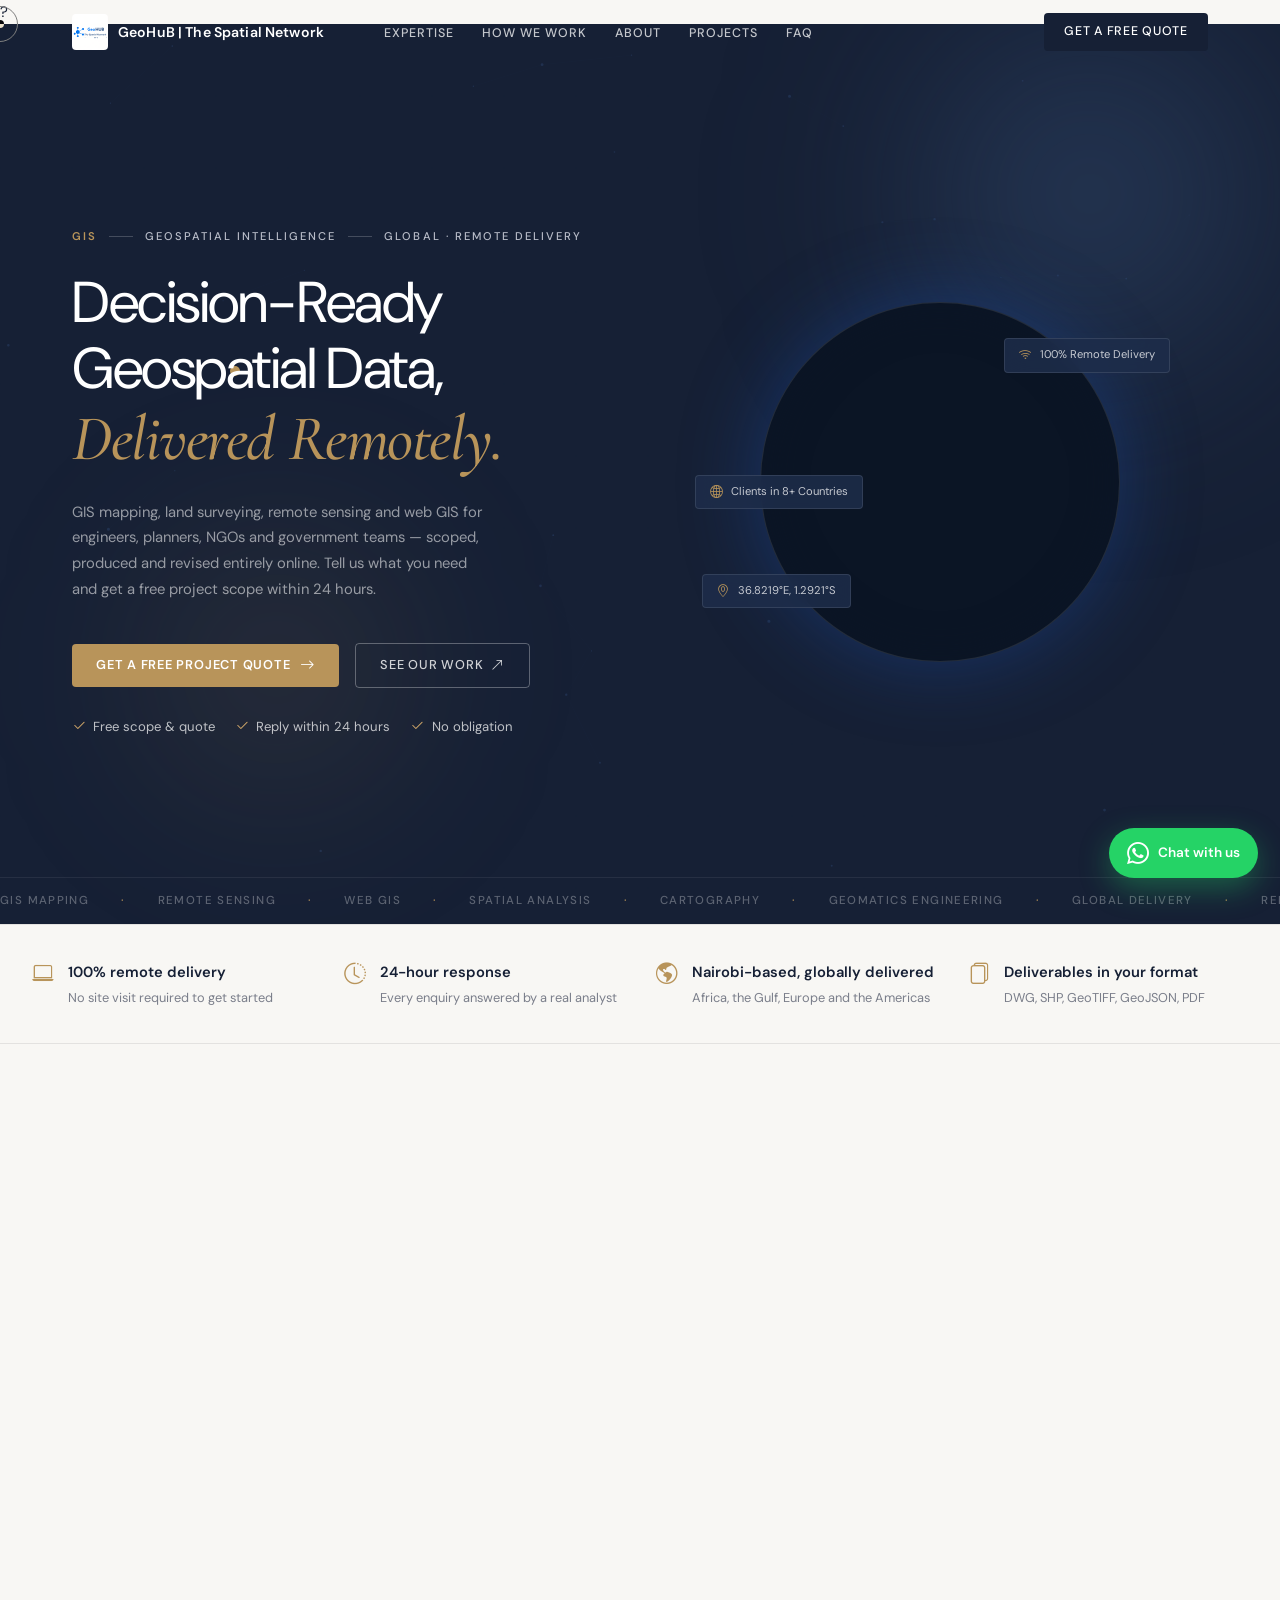
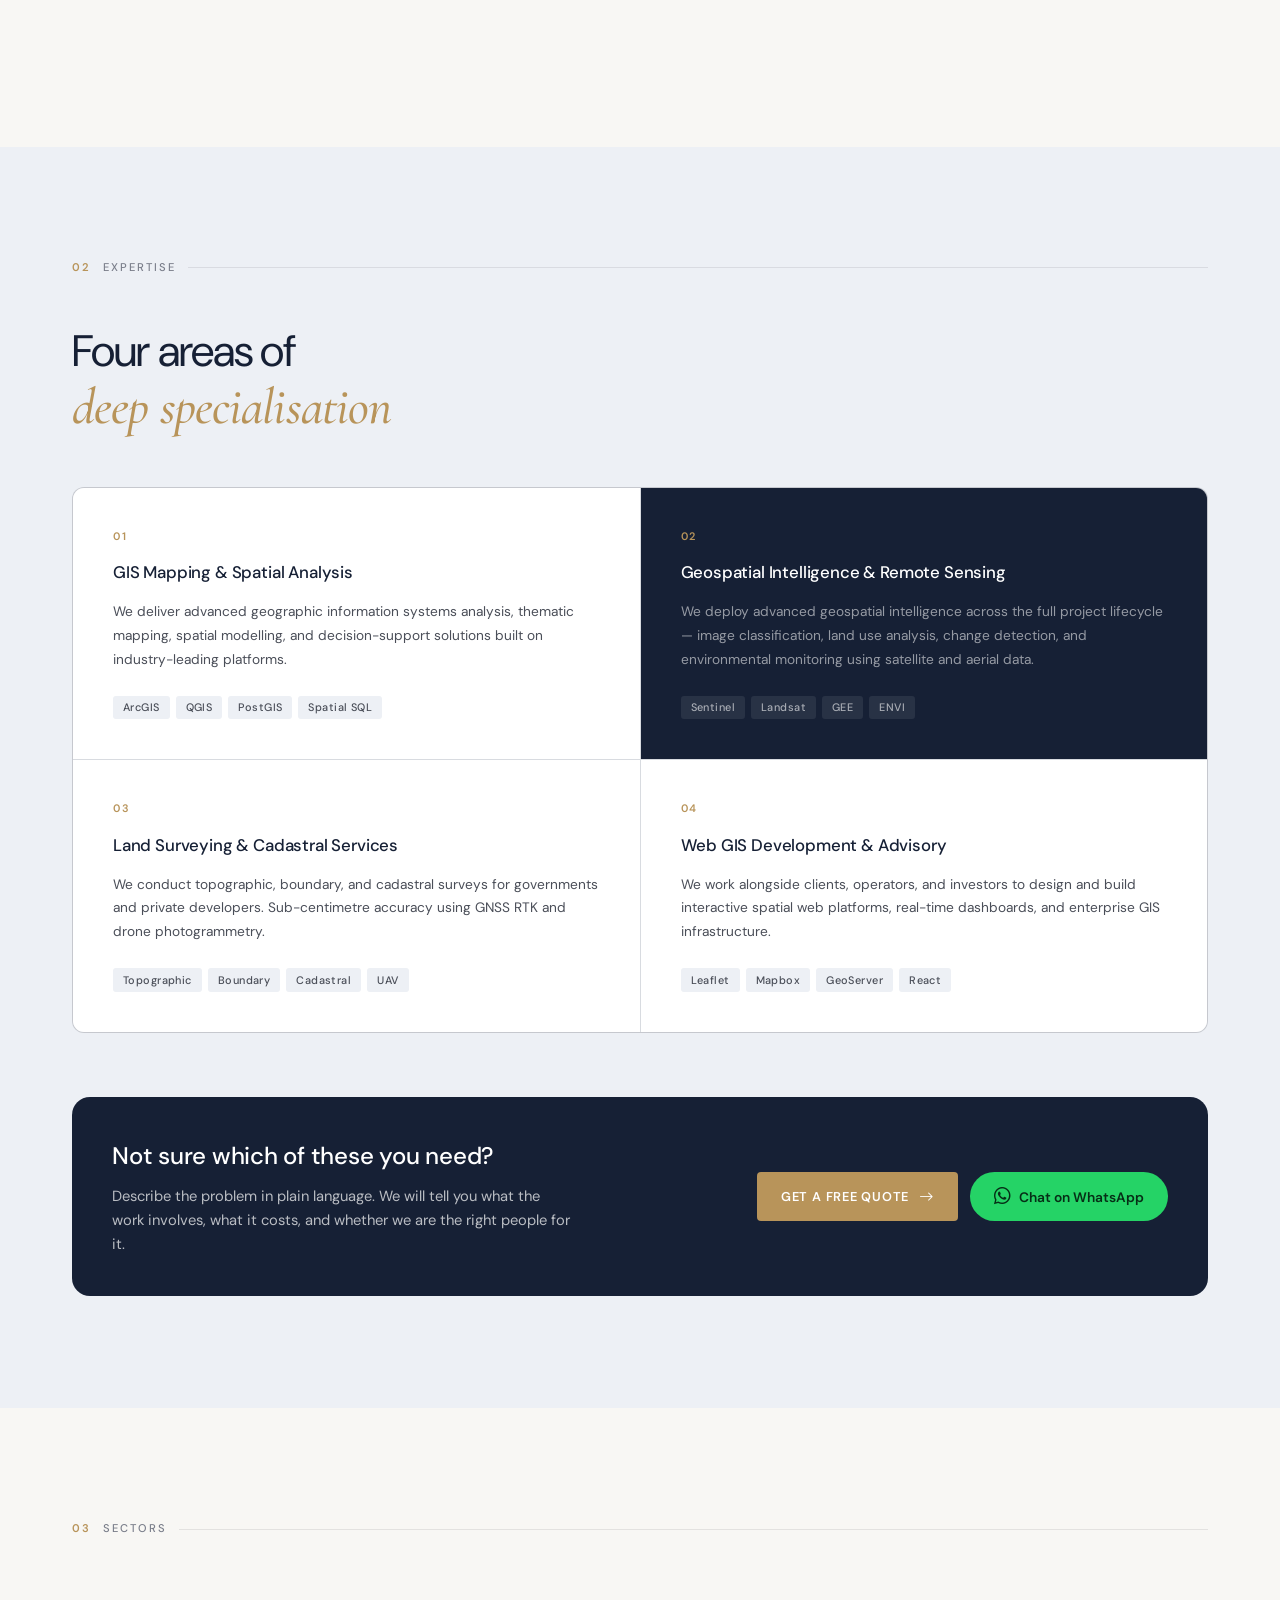
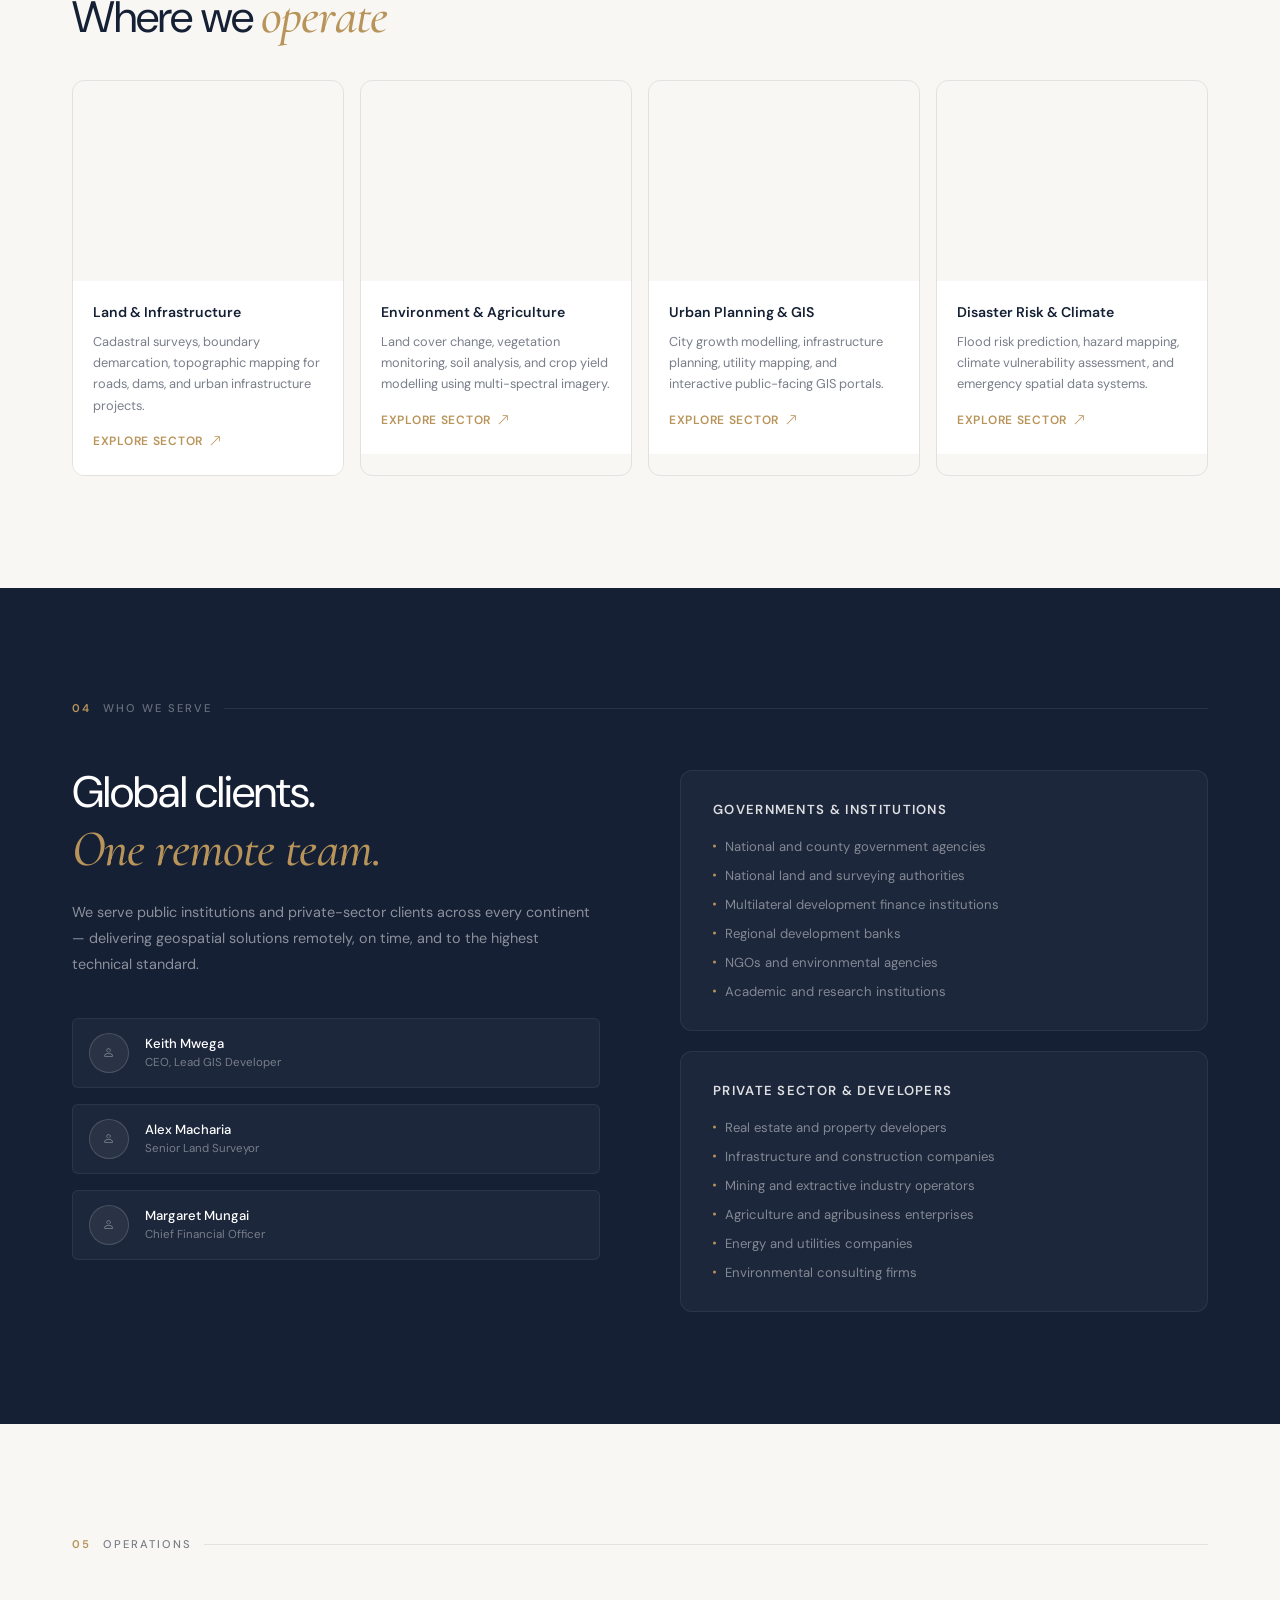
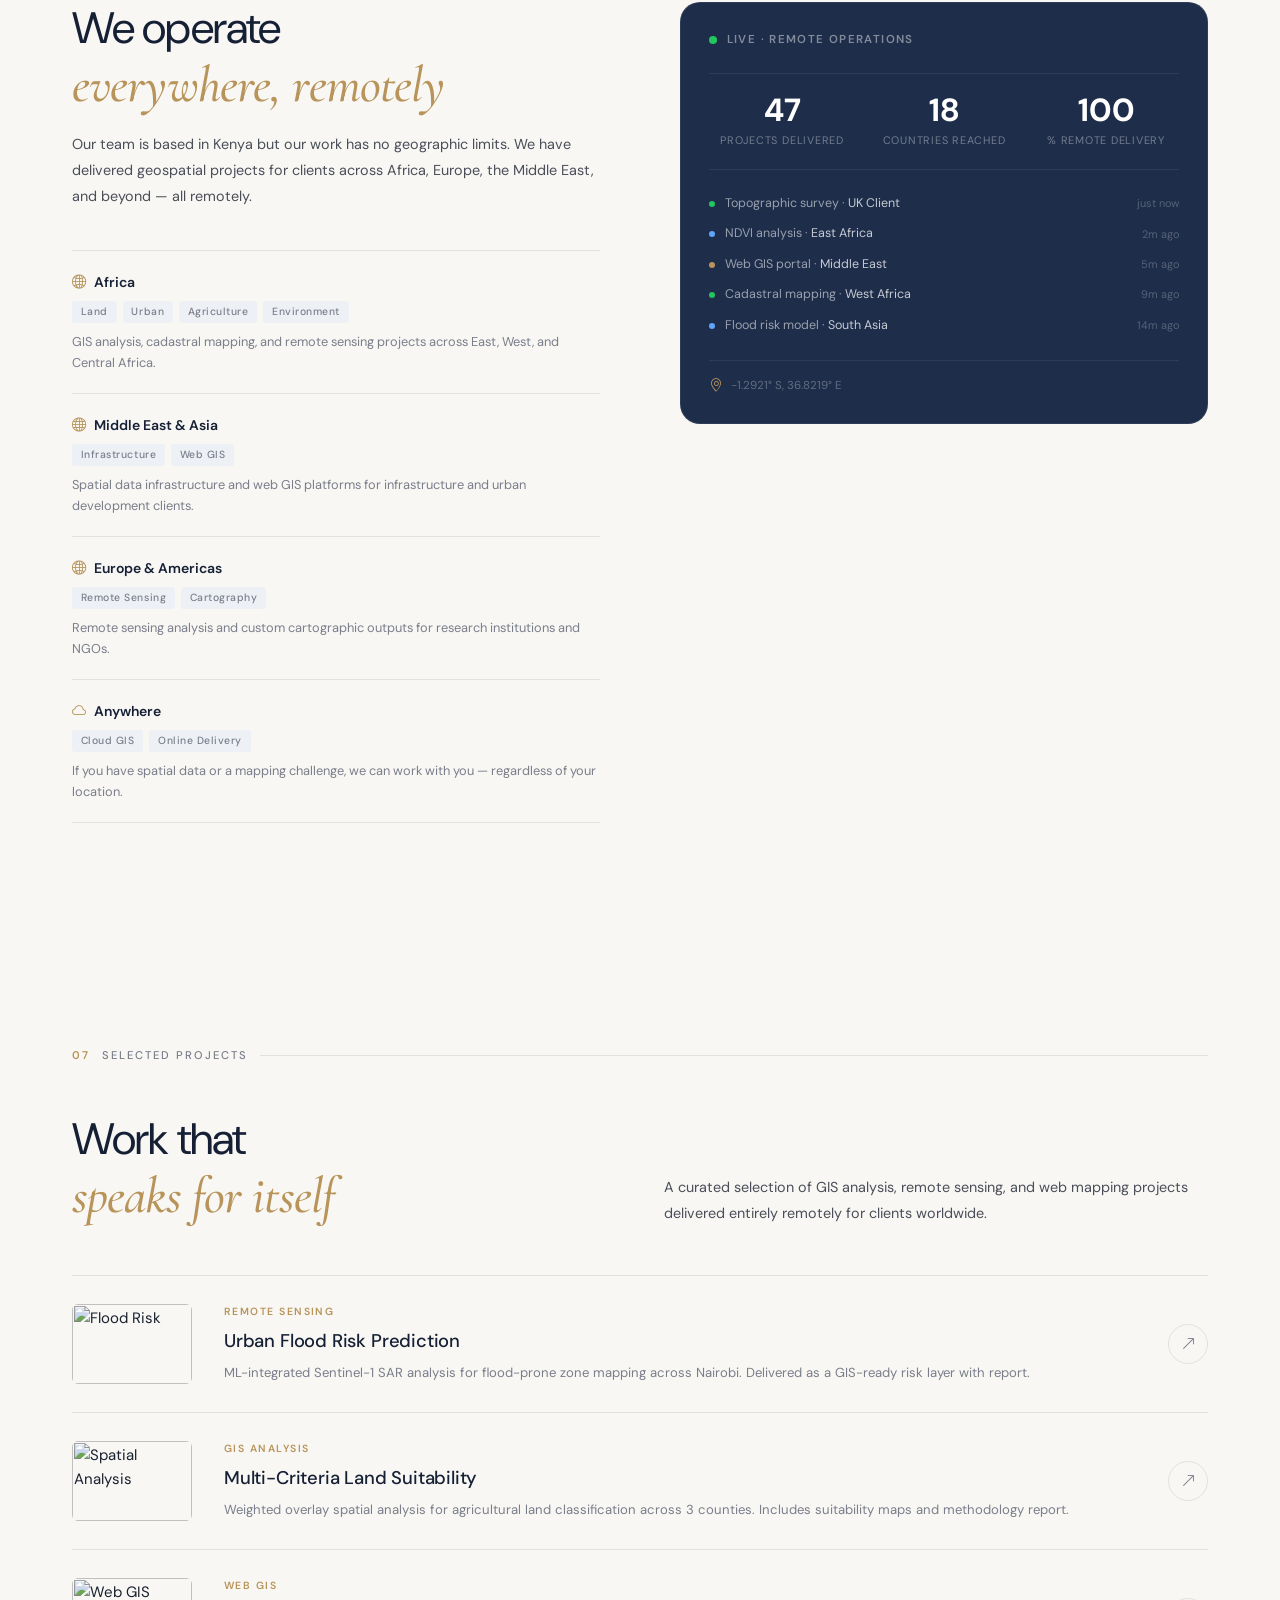
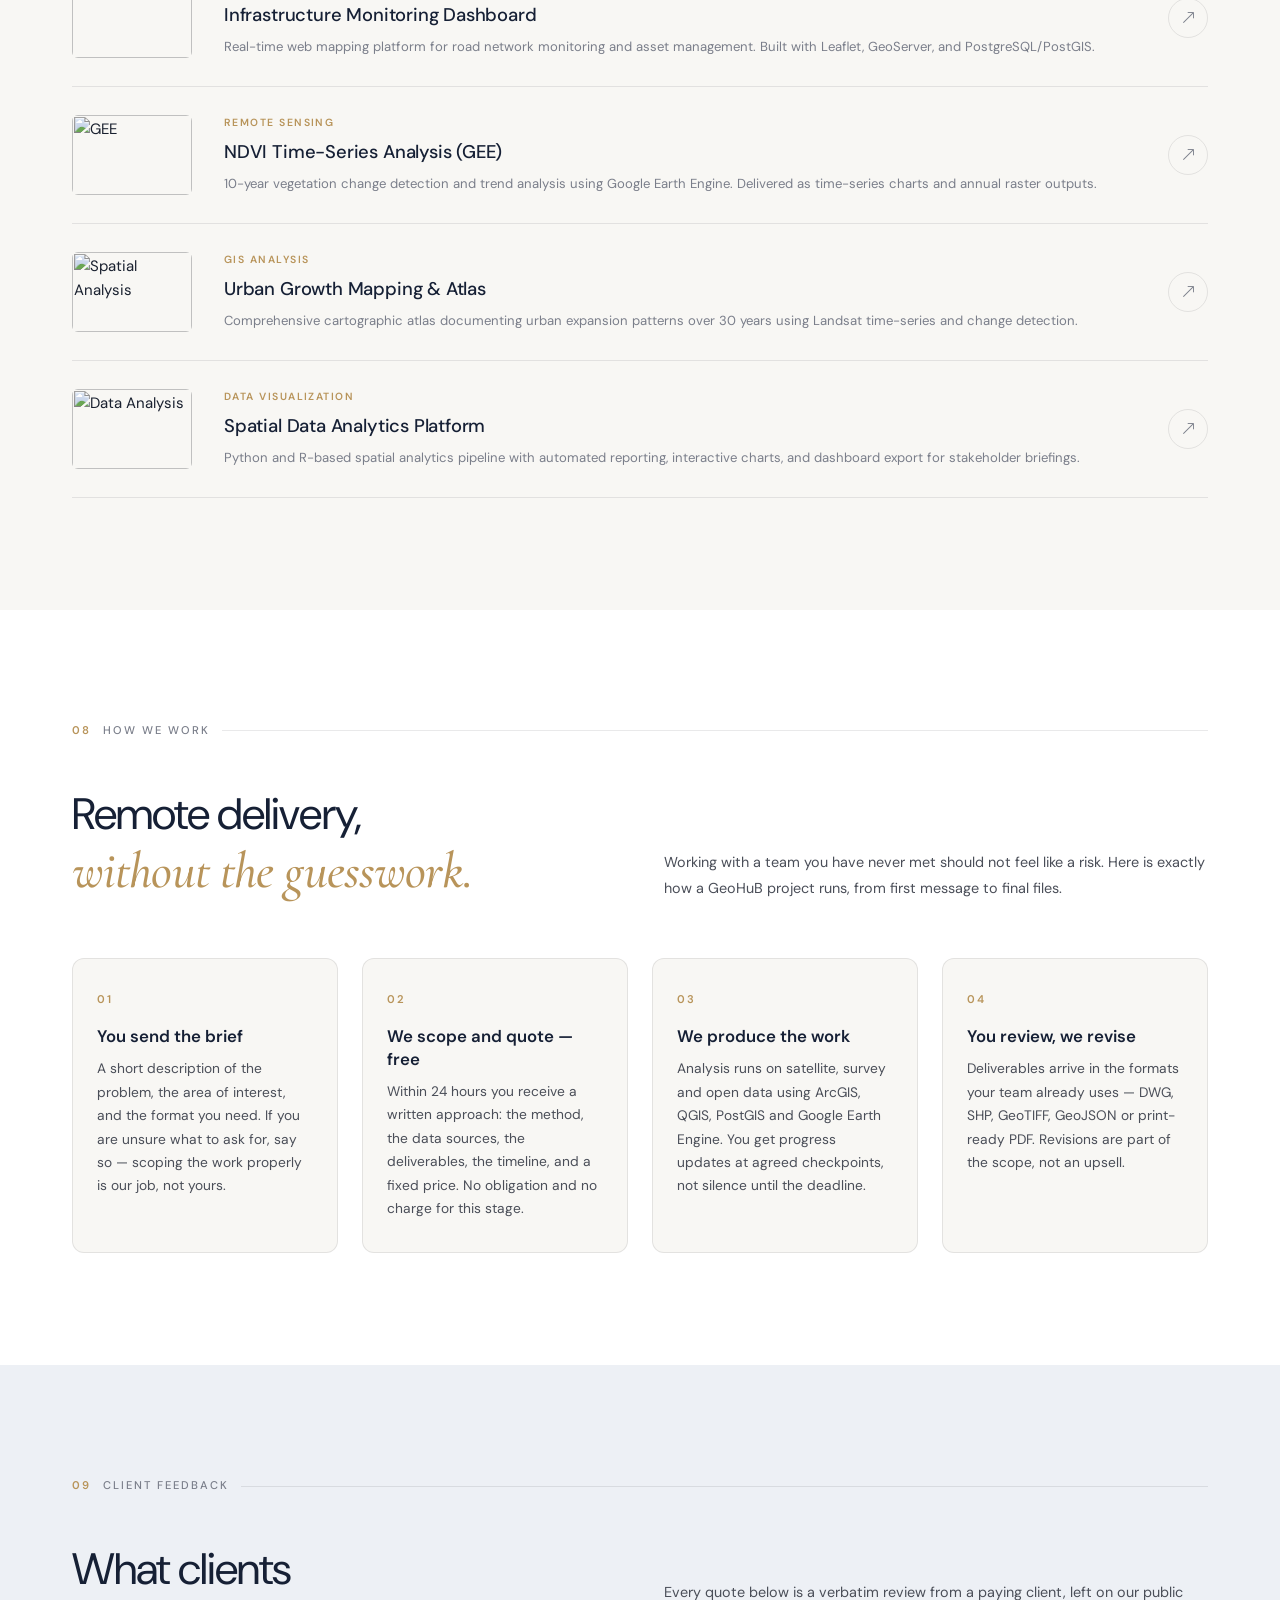
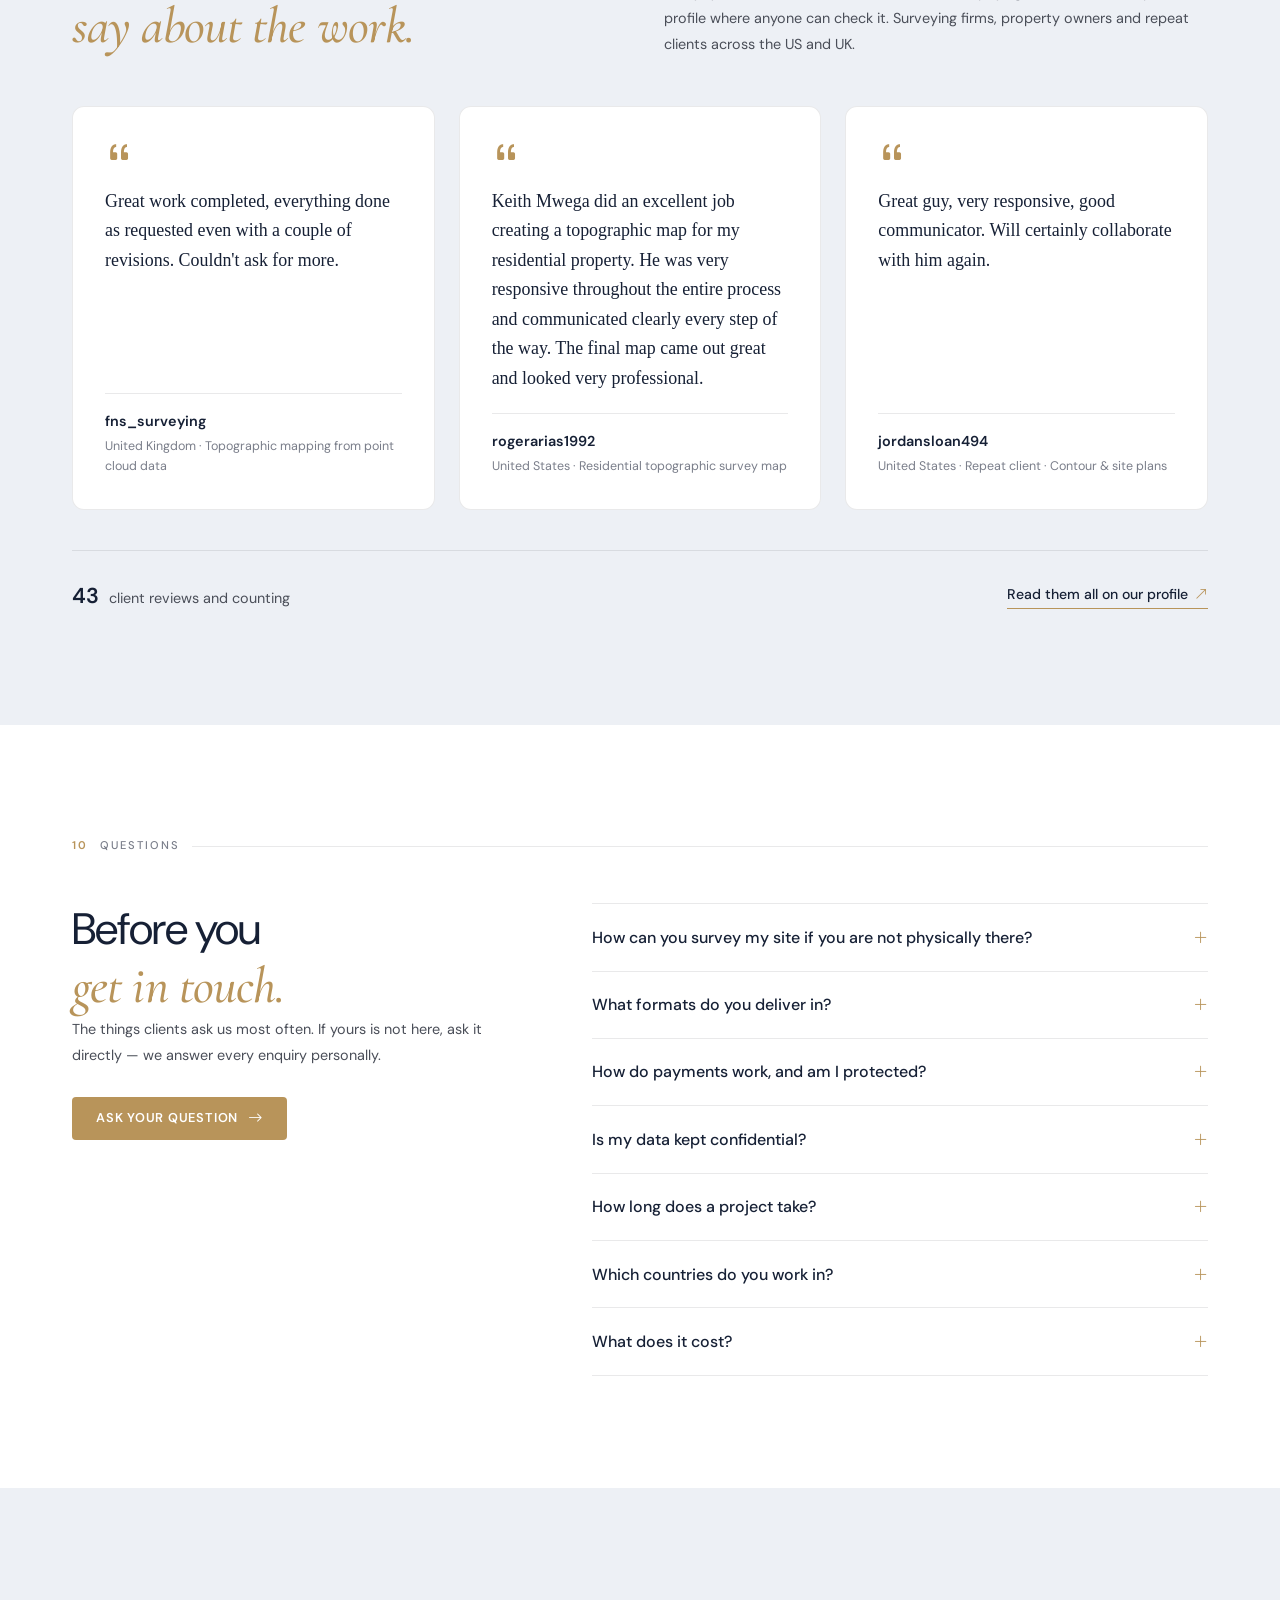
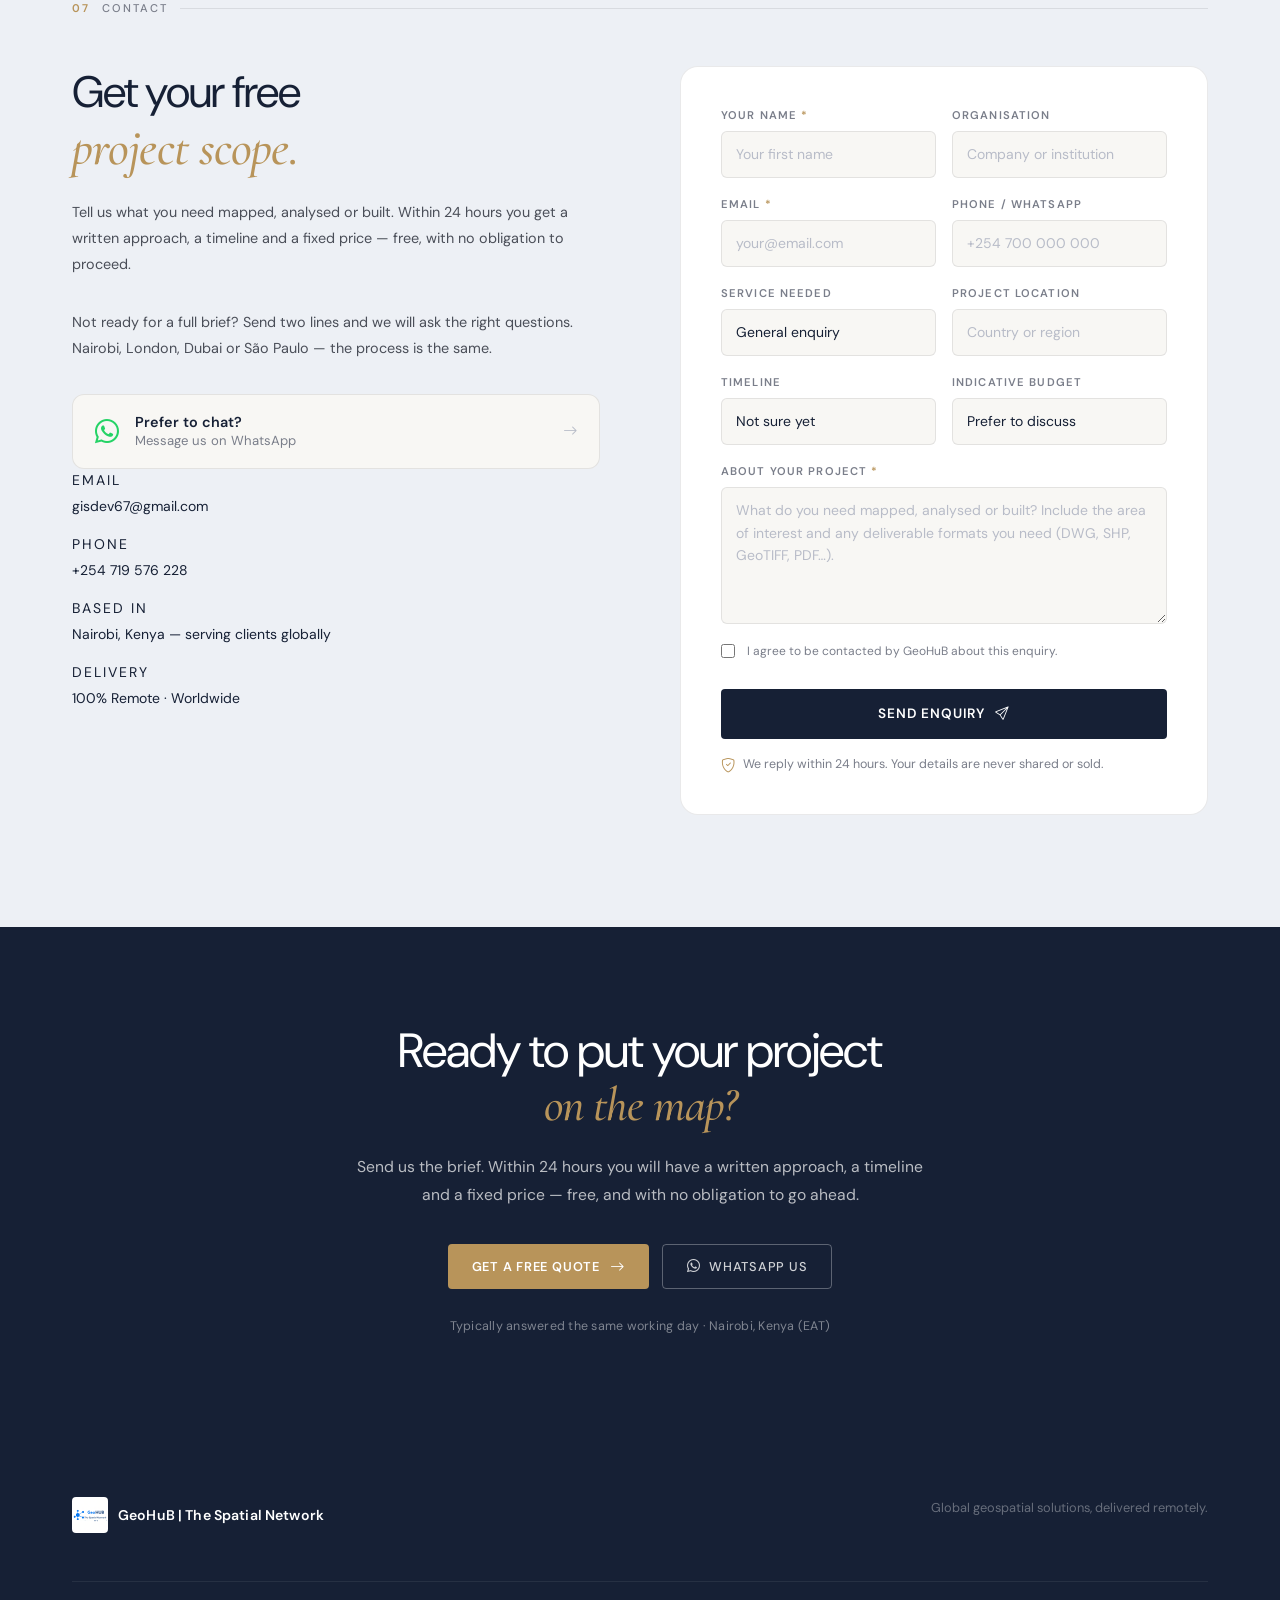
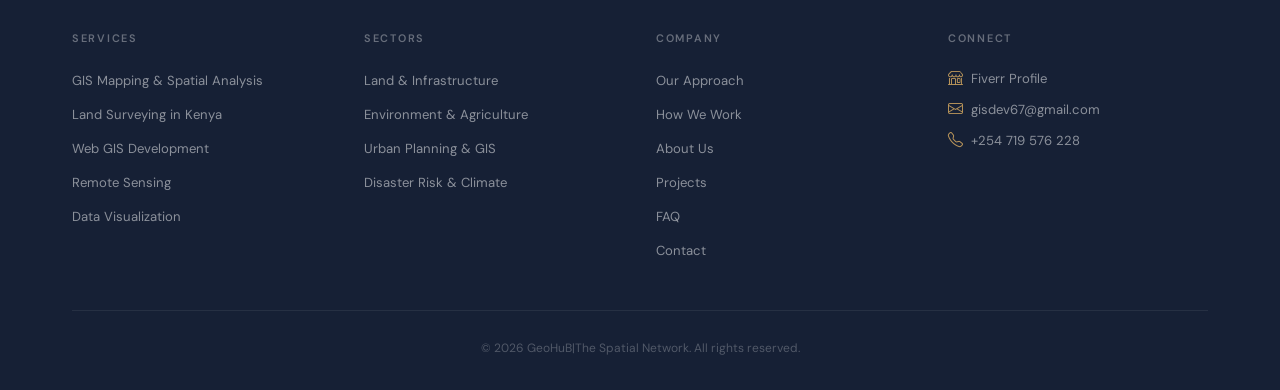
==== commit 0df234fa: "Replace testimonial placeholders with real client reviews Three verbatim reviews from the Fiverr pro" ====
--- a/index.html
+++ b/index.html
@@ -884,26 +884,15 @@
 
     <!-- ═════════════════════════════════════ TESTIMONIALS ══ -->
     <!--
-      ┌──────────────────────────────────────────────────────────────────┐
-      │  KEITH — READ THIS.                                              │
-      │                                                                  │
-      │  These three cards are PLACEHOLDERS. Nothing here is a real      │
-      │  quote and none of it should go live as-is.                      │
-      │                                                                  │
-      │  To fill them, send over for each client:                        │
-      │    1. The quote text (Fiverr review text is perfect)             │
-      │    2. First name or initials                                     │
-      │    3. Country                                                    │
-      │    4. Project type — e.g. "Topographic survey, 40 ha"            │
-      │                                                                  │
-      │  Then delete the .is-placeholder class and the notice below.     │
-      │  See LEADS-SETUP.md for the full instructions.                   │
-      │                                                                  │
-      │  Until then, either fill them in or delete this whole section —  │
-      │  do not publish invented testimonials.                           │
-      └──────────────────────────────────────────────────────────────────┘
+      Verbatim client reviews from the Fiverr profile linked below.
+      Only trimming and sentence-case have been applied — no wording
+      has been added, and no quote, name or country is invented.
+      Anyone can verify each one against the public profile.
+
+      If you add more, keep to the same rule: real words only, and
+      keep the handle and country so the review stays checkable.
     -->
-    <section class="testimonials is-placeholder" id="testimonials">
+    <section class="testimonials" id="testimonials">
       <div class="section-inner">
 
         <div class="section-label">
@@ -911,47 +900,52 @@
           <span>Client Feedback</span>
         </div>
 
-        <div class="placeholder-notice">
-          <i class="bi bi-exclamation-triangle"></i>
-          <div>
-            <strong>Placeholder section — not for publication.</strong>
-            Replace the three cards below with real client quotes before this goes live,
-            or delete the section entirely. Instructions in <code>LEADS-SETUP.md</code>.
-          </div>
-        </div>
-
-        <h2 class="section-headline reveal">
-          What clients<br />
-          <em class="serif-accent">say about the work.</em>
-        </h2>
+        <div class="testimonials-head">
+          <h2 class="section-headline reveal">
+            What clients<br />
+            <em class="serif-accent">say about the work.</em>
+          </h2>
+          <p class="body-text reveal reveal-d1">
+            Every quote below is a verbatim review from a paying client, left on our public
+            profile where anyone can check it. Surveying firms, property owners and repeat
+            clients across the US and UK.
+          </p>
+        </div>
 
         <div class="testimonial-grid">
           <figure class="testimonial-card reveal">
             <i class="bi bi-quote tq"></i>
-            <blockquote><p>[ QUOTE 1 — paste the client's own words here. Two or three sentences is ideal. Specific beats glowing: "delivered the contours in the CAD format our engineers needed" lands harder than "great service". ]</p></blockquote>
+            <blockquote><p>Great work completed, everything done as requested even with a couple of revisions. Couldn't ask for more.</p></blockquote>
             <figcaption>
-              <span class="t-name">[ First name or initials ]</span>
-              <span class="t-meta">[ Country ] · [ Project type ]</span>
+              <span class="t-name">fns_surveying</span>
+              <span class="t-meta">United Kingdom · Topographic mapping from point cloud data</span>
             </figcaption>
           </figure>
 
           <figure class="testimonial-card reveal reveal-d1">
             <i class="bi bi-quote tq"></i>
-            <blockquote><p>[ QUOTE 2 — ideally from a different service line to quote 1, so the three cards cover a spread of your work rather than the same job three times. ]</p></blockquote>
+            <blockquote><p>Keith Mwega did an excellent job creating a topographic map for my residential property. He was very responsive throughout the entire process and communicated clearly every step of the way. The final map came out great and looked very professional.</p></blockquote>
             <figcaption>
-              <span class="t-name">[ First name or initials ]</span>
-              <span class="t-meta">[ Country ] · [ Project type ]</span>
+              <span class="t-name">rogerarias1992</span>
+              <span class="t-meta">United States · Residential topographic survey map</span>
             </figcaption>
           </figure>
 
           <figure class="testimonial-card reveal reveal-d2">
             <i class="bi bi-quote tq"></i>
-            <blockquote><p>[ QUOTE 3 — if a client mentioned turnaround, accuracy or communication, use that one. Those are the three things prospects are quietly worried about. ]</p></blockquote>
+            <blockquote><p>Great guy, very responsive, good communicator. Will certainly collaborate with him again.</p></blockquote>
             <figcaption>
-              <span class="t-name">[ First name or initials ]</span>
-              <span class="t-meta">[ Country ] · [ Project type ]</span>
+              <span class="t-name">jordansloan494</span>
+              <span class="t-meta">United States · Repeat client · Contour &amp; site plans</span>
             </figcaption>
           </figure>
+        </div>
+
+        <div class="testimonials-proof reveal">
+          <span><strong>43</strong> client reviews and counting</span>
+          <a href="https://www.fiverr.com/lightgisdevelop" target="_blank" rel="noopener">
+            Read them all on our profile <i class="bi bi-arrow-up-right"></i>
+          </a>
         </div>
 
       </div>
--- a/conversion.css
+++ b/conversion.css
@@ -265,6 +265,53 @@
   font-style: italic;
 }
 
+.testimonials-head {
+  display: grid;
+  grid-template-columns: 1fr 1fr;
+  gap: 3rem;
+  align-items: end;
+  margin-bottom: 3rem;
+}
+.testimonials-head .section-headline { margin-bottom: 0; }
+.testimonials-head .body-text { margin: 0; }
+
+/* Verifiability is the point — the count and the link do the
+   work that a star rating cannot on your own website. */
+.testimonials-proof {
+  display: flex;
+  align-items: center;
+  justify-content: space-between;
+  flex-wrap: wrap;
+  gap: 1rem;
+  margin-top: 2.5rem;
+  padding-top: 1.75rem;
+  border-top: 1px solid var(--br);
+}
+.testimonials-proof span {
+  font-size: .9rem;
+  color: var(--g1);
+}
+.testimonials-proof strong {
+  font-size: 1.35rem;
+  font-weight: 600;
+  color: var(--nv);
+  margin-right: .35rem;
+}
+.testimonials-proof a {
+  display: inline-flex;
+  align-items: center;
+  gap: .45rem;
+  font-size: .88rem;
+  font-weight: 500;
+  color: var(--nv);
+  text-decoration: none;
+  border-bottom: 1px solid var(--gd);
+  padding-bottom: 2px;
+  transition: color .3s var(--ease), gap .3s var(--ease);
+}
+.testimonials-proof a:hover { color: var(--gd); gap: .7rem; }
+.testimonials-proof i { font-size: .8rem; color: var(--gd); }
+
 /* ─── FAQ ──────────────────────────────────────────────────── */
 .faq-section { padding: 7rem 0; background: var(--bg); }
 .faq-layout {
@@ -835,6 +882,7 @@
   .process-steps    { grid-template-columns: repeat(2, 1fr); }
   .process-head     { grid-template-columns: 1fr; gap: 1.5rem; align-items: start; }
   .testimonial-grid { grid-template-columns: 1fr; }
+  .testimonials-head { grid-template-columns: 1fr; gap: 1.5rem; align-items: start; }
   .faq-layout       { grid-template-columns: 1fr; gap: 2.5rem; }
   .faq-intro        { position: static; }
   .sub-intro        { grid-template-columns: 1fr; gap: 2.5rem; }
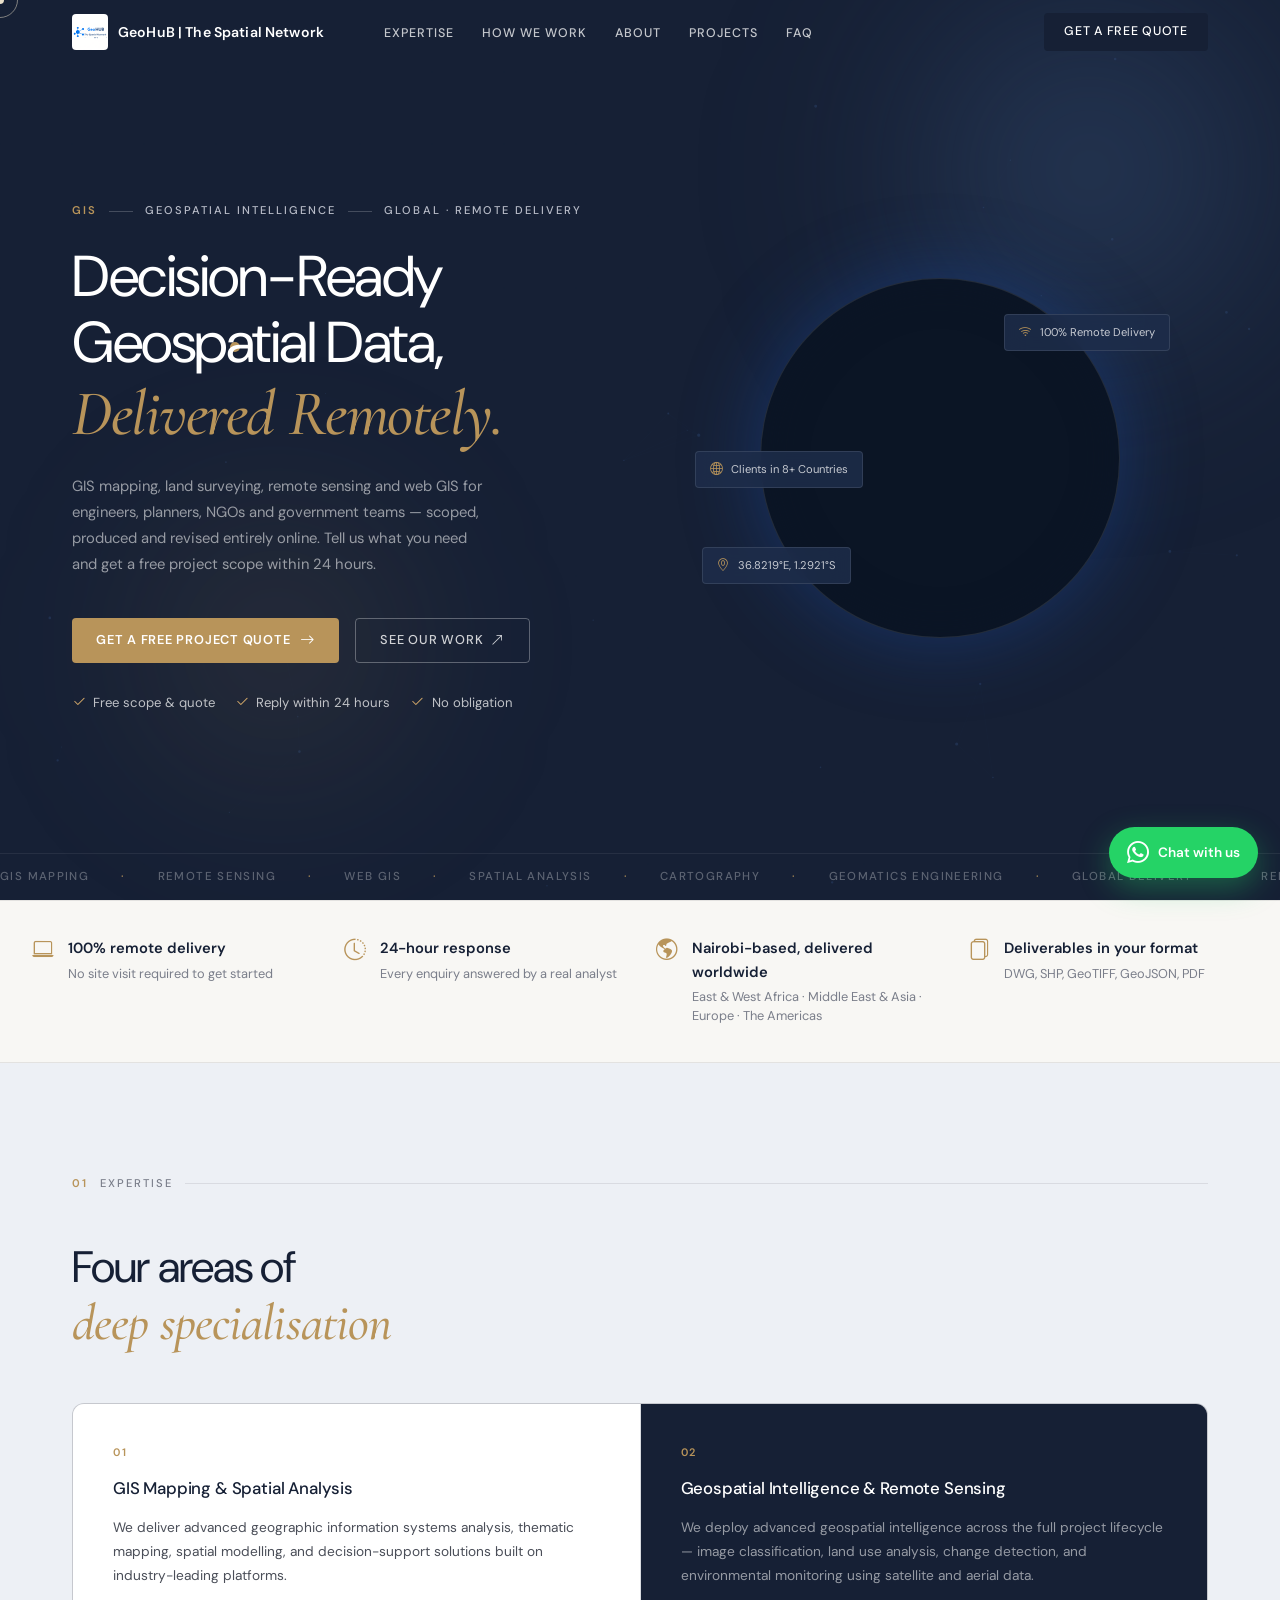
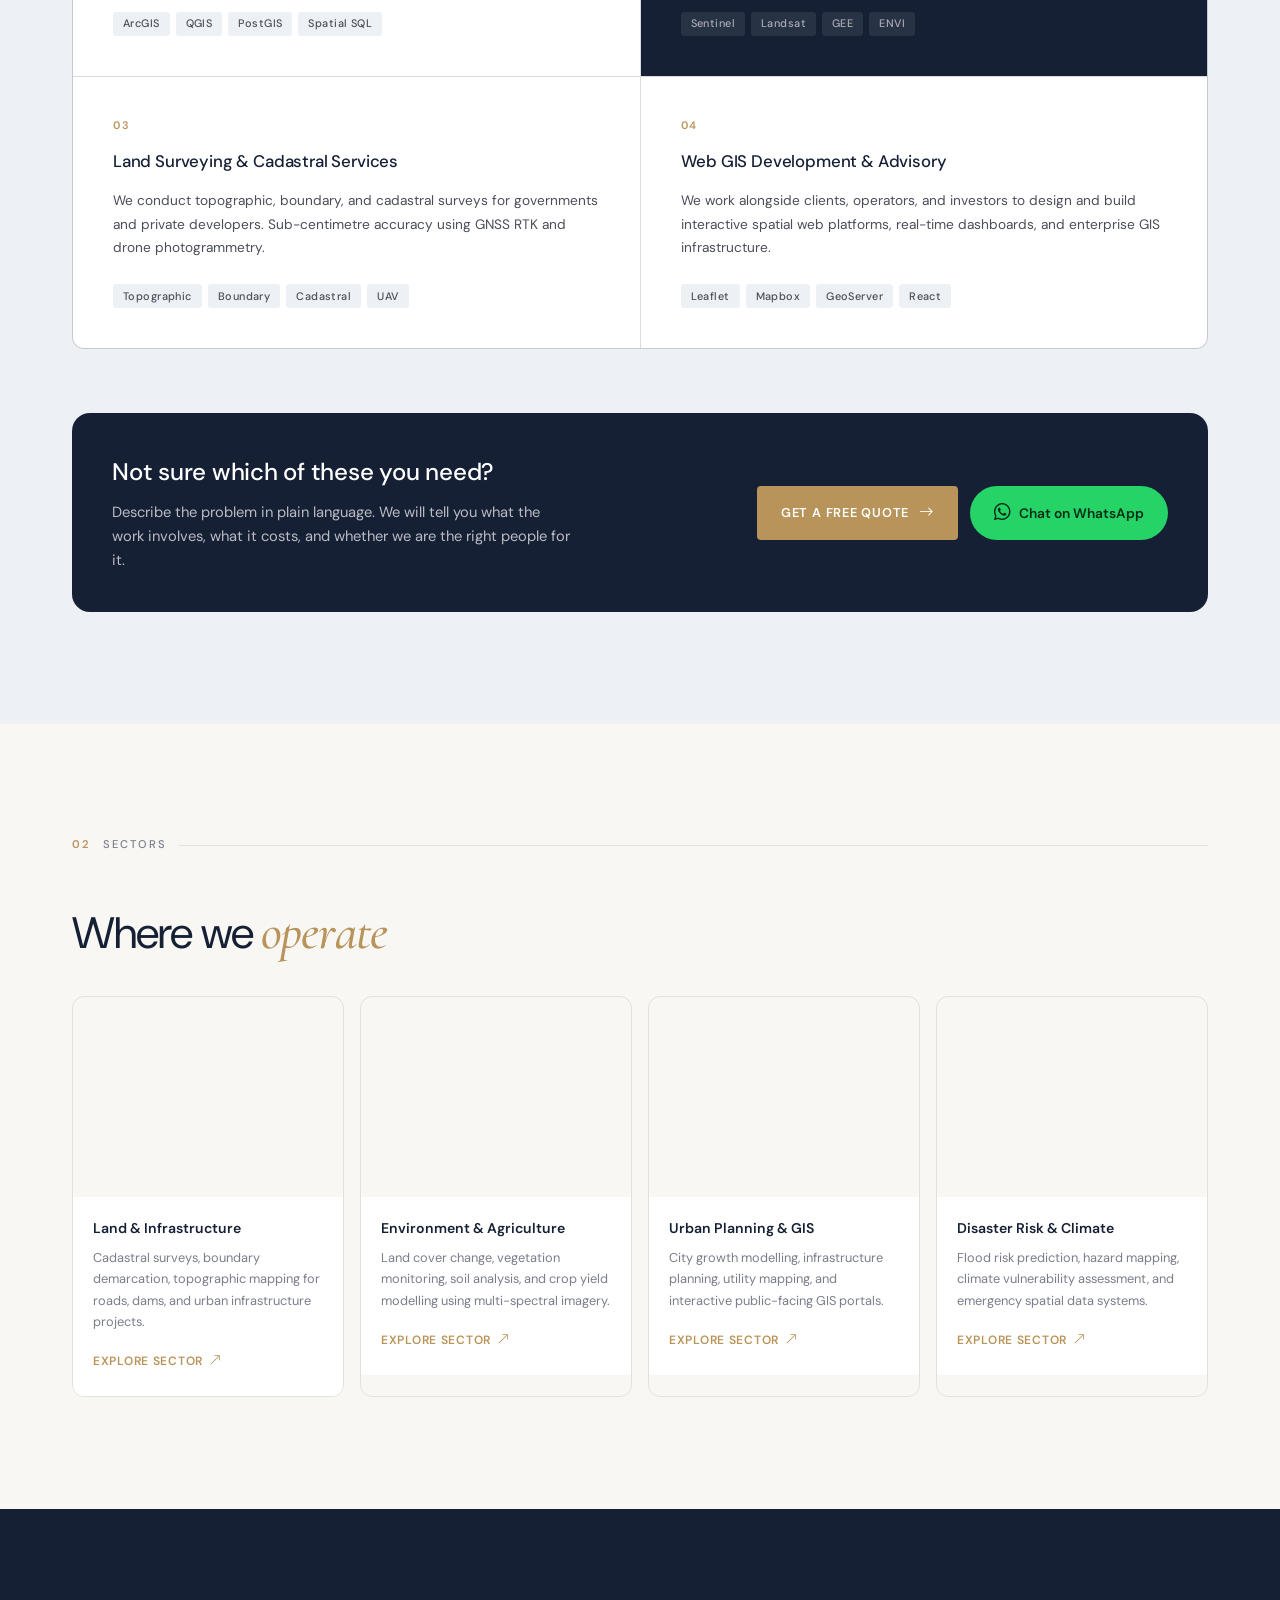
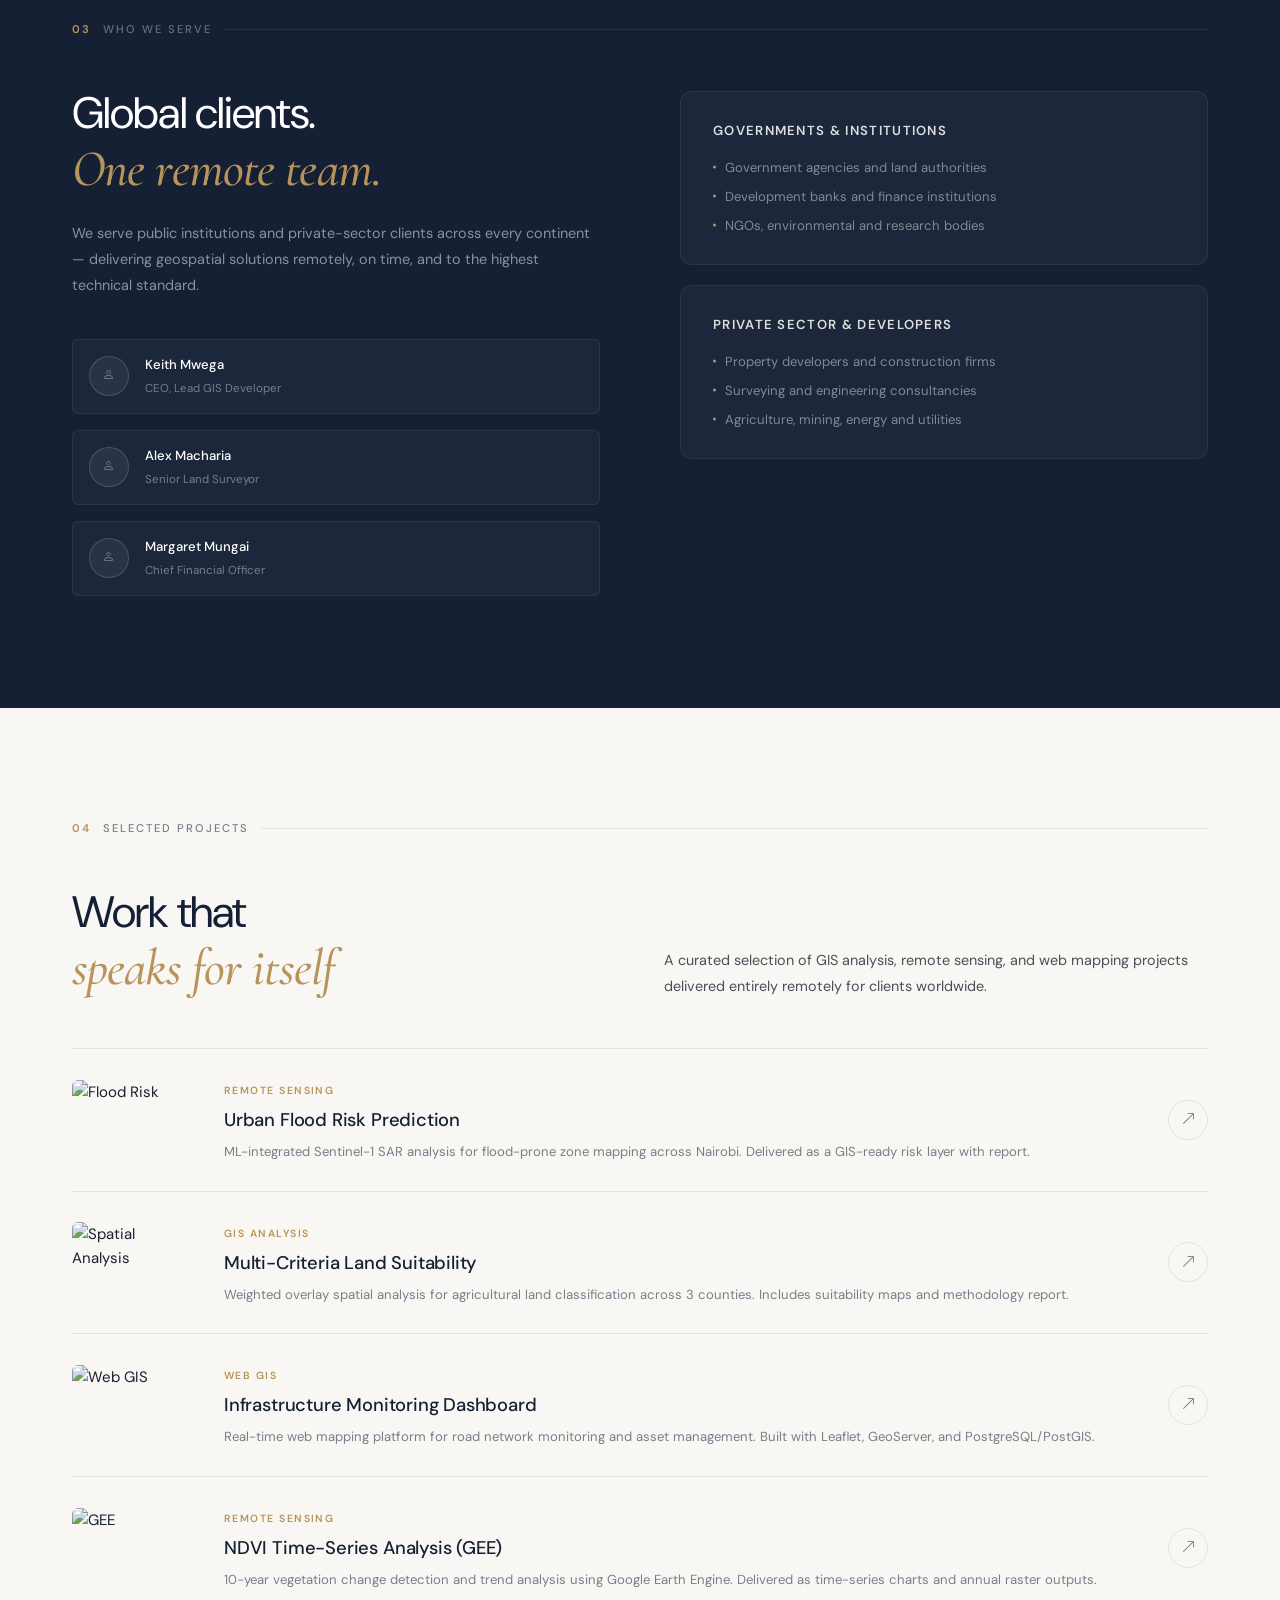
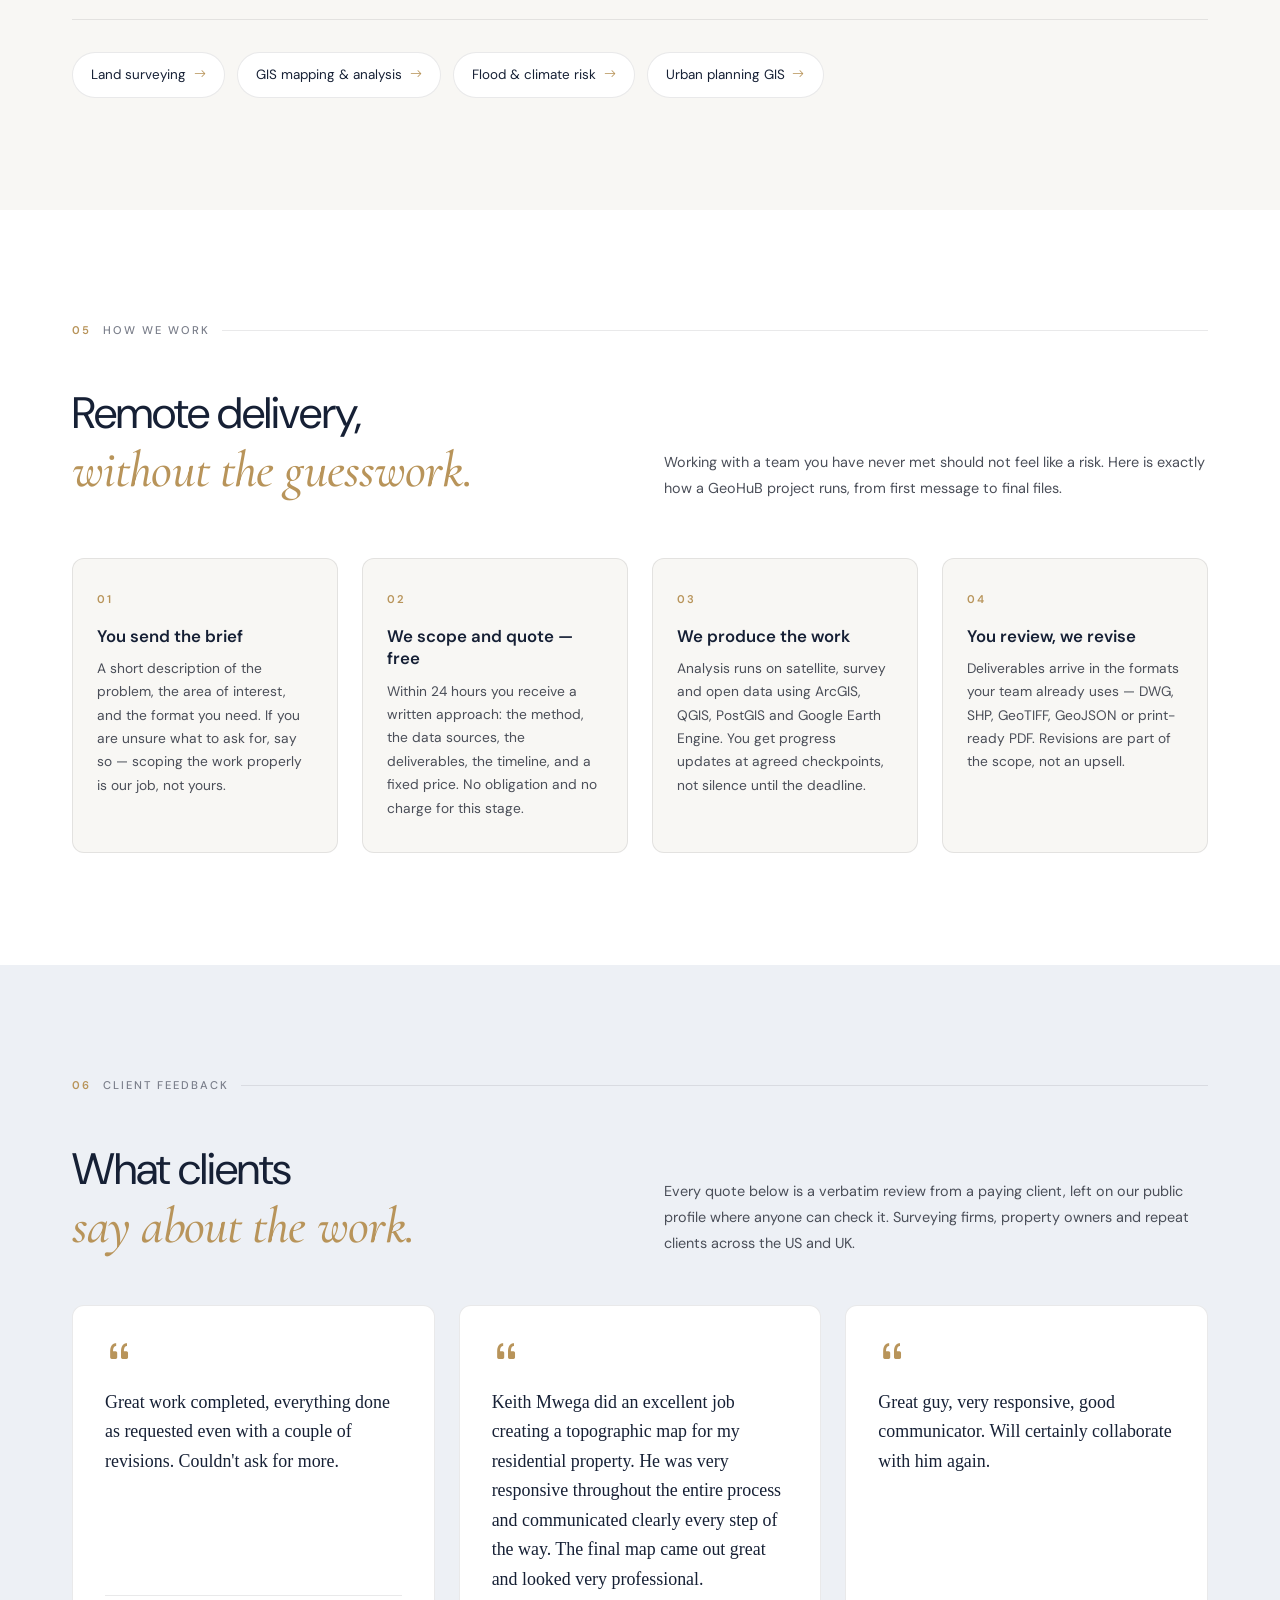
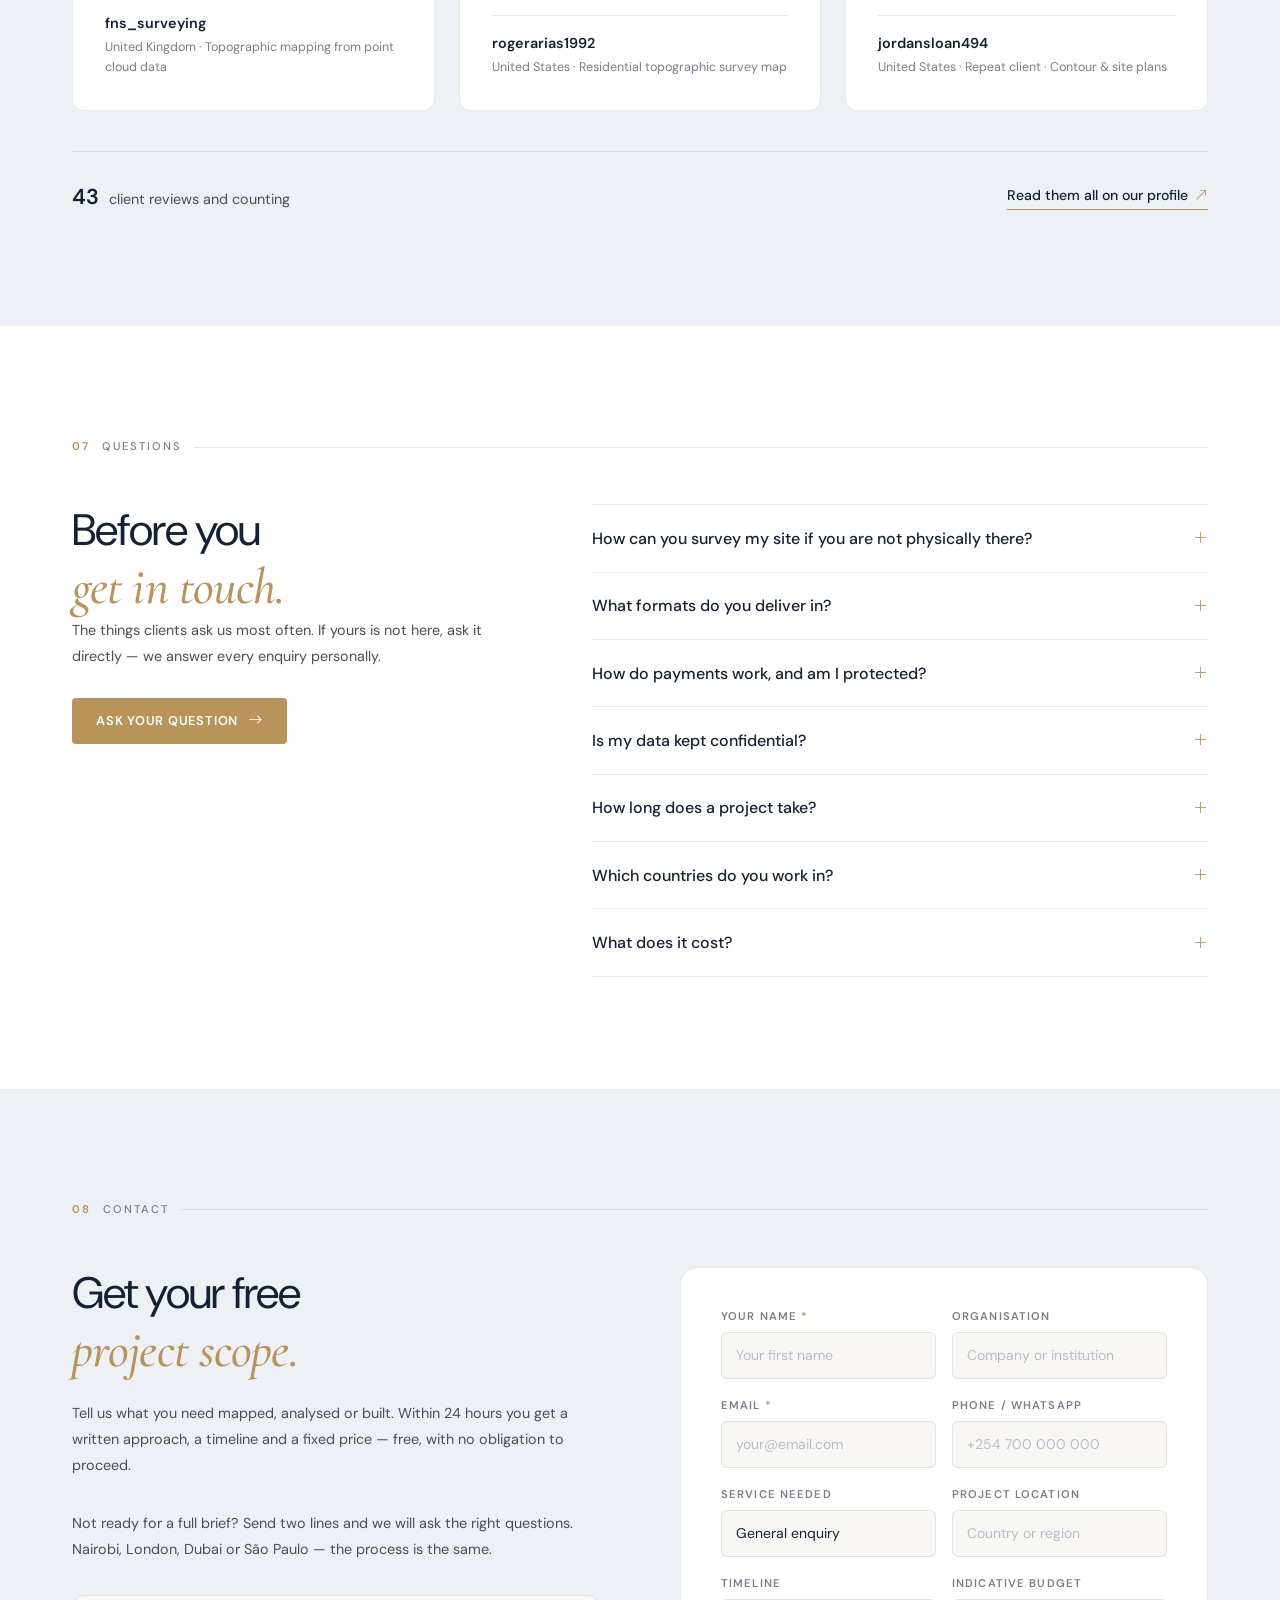
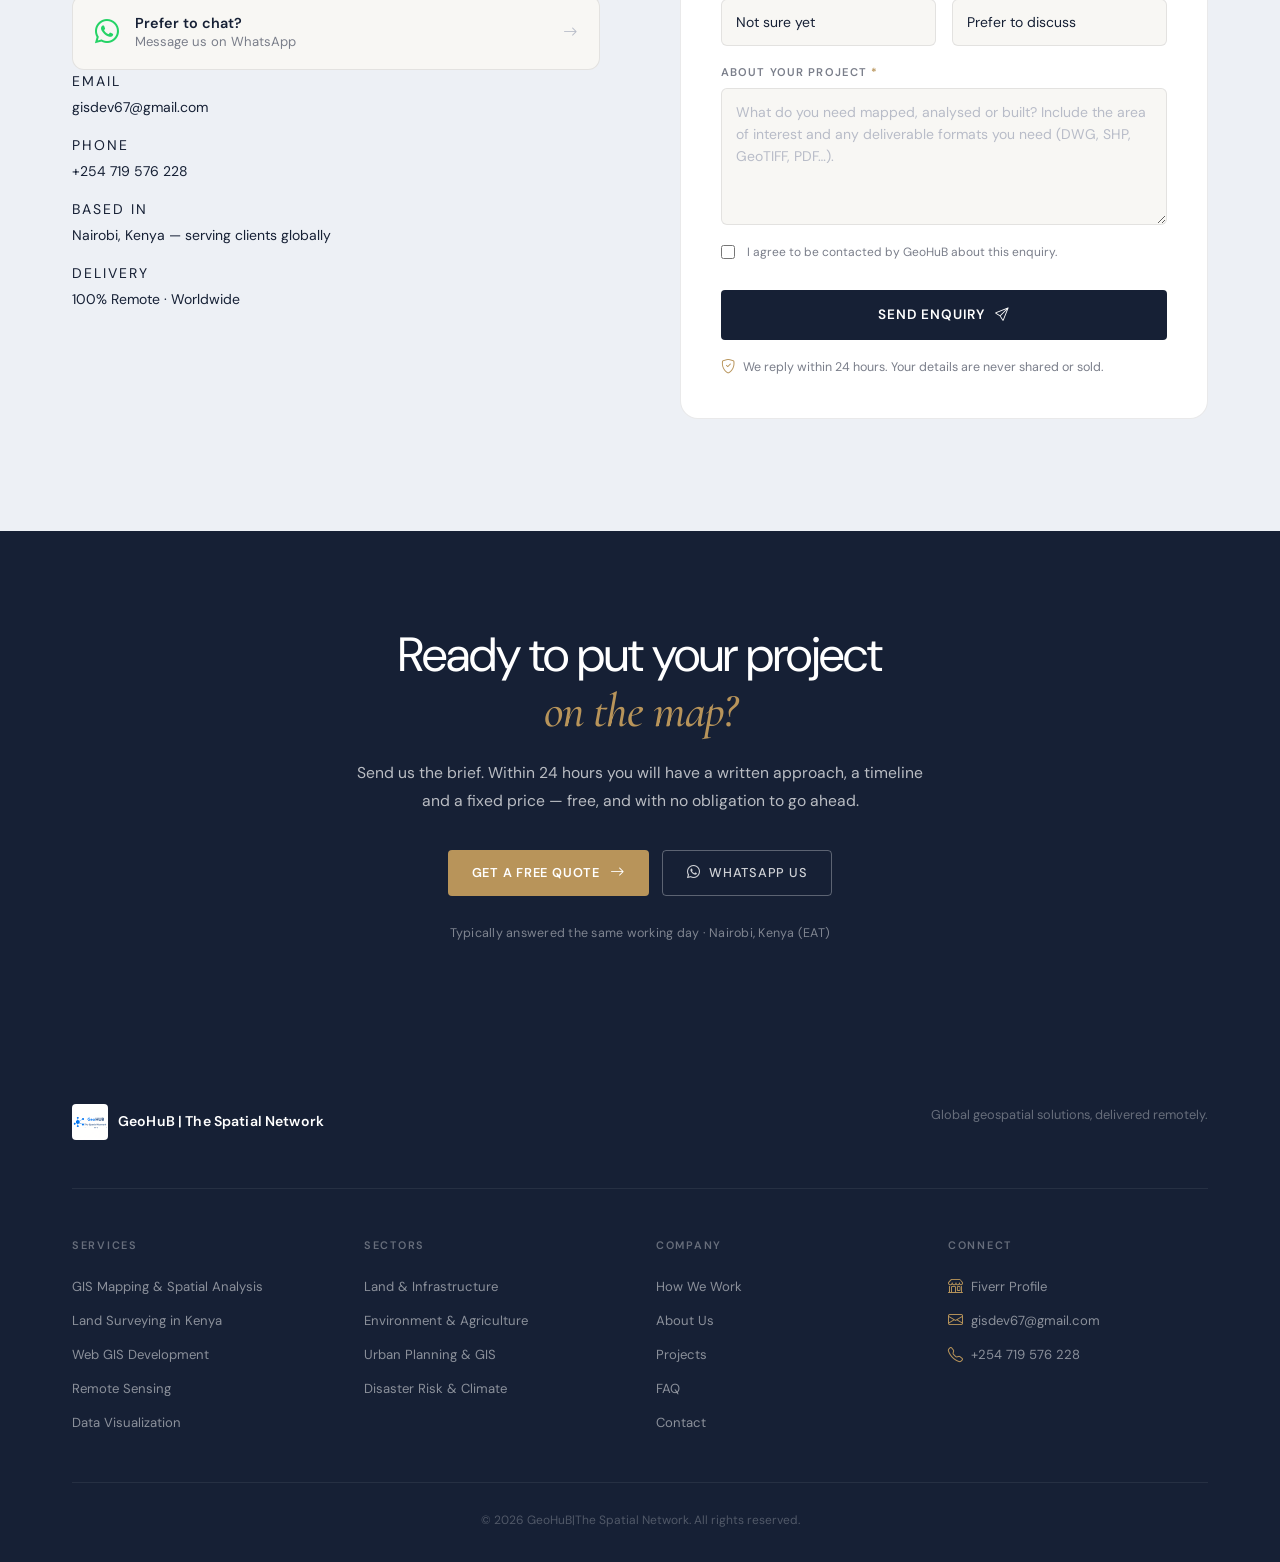
==== commit 309afe96: "Trim the homepage: cut brochure content, keep the conversion path The page had grown to 13 sections." ====
--- a/index.html
+++ b/index.html
@@ -1,4 +1,4 @@
-?<!DOCTYPE html>
+<!DOCTYPE html>
 <html lang="en">
 <head>
   <meta charset="UTF-8" />
@@ -391,8 +391,8 @@
         <div class="trust-item">
           <i class="bi bi-globe-americas"></i>
           <div>
-            <strong>Nairobi-based, globally delivered</strong>
-            <span>Africa, the Gulf, Europe and the Americas</span>
+            <strong>Nairobi-based, delivered worldwide</strong>
+            <span>East &amp; West Africa · Middle East &amp; Asia · Europe · The Americas</span>
           </div>
         </div>
         <div class="trust-item">
@@ -405,57 +405,13 @@
       </div>
     </section>
 
-    <!-- ════════════════════════════════════════ APPROACH ══ -->
-    <section class="approach" id="approach">
-      <div class="section-inner">
-
-        <div class="section-label">
-          <span class="label-num">01</span>
-          <span>Our Approach</span>
-        </div>
-
-        <div class="approach-grid">
-          <!-- Left: main text -->
-          <div class="approach-left reveal">
-            <h2 class="section-headline">
-              No boundaries.<br />
-              No borders.<br />
-              <em class="serif-accent">Just precision.</em>
-            </h2>
-            <p class="body-text">
-              GeoHuB | The Spatial Network is a globally operating geospatial engineering firm. We work entirely remotely — delivering precision GIS analysis, spatial intelligence, and web mapping solutions to clients anywhere in the world, without ever needing to be on-site.
-            </p>
-            <p class="body-text">
-              From satellite imagery over Sub-Saharan Africa to land suitability studies in Southeast Asia, we harness cloud-based tools and remote sensing technology to serve governments, NGOs, and private enterprises across every continent.
-            </p>
-          </div>
-
-          <!-- Right: three pillars -->
-          <div class="approach-right">
-            <div class="pillar reveal">
-              <h4>Remote Data Acquisition</h4>
-              <p>We source and process satellite imagery, aerial data, and existing spatial datasets — no field visit required. Clients supply context; we deliver analysis.</p>
-            </div>
-            <div class="pillar reveal reveal-d1">
-              <h4>Analyse &amp; Model</h4>
-              <p>Advanced cloud-based spatial analysis, remote sensing interpretation, and multi-criteria modelling — run entirely online and delivered as reports, maps, or datasets.</p>
-            </div>
-            <div class="pillar reveal reveal-d2">
-              <h4>Build &amp; Deploy</h4>
-              <p>Web GIS platforms, interactive dashboards, and spatial APIs — hosted in the cloud and accessible to your team from anywhere in the world.</p>
-            </div>
-          </div>
-        </div>
-
-      </div>
-    </section>
 
     <!-- ════════════════════════════════════════ EXPERTISE ══ -->
     <section class="expertise" id="services">
       <div class="section-inner">
 
         <div class="section-label">
-          <span class="label-num">02</span>
+          <span class="label-num">01</span>
           <span>Expertise</span>
         </div>
 
@@ -530,7 +486,7 @@
       <div class="section-inner">
 
         <div class="section-label">
-          <span class="label-num">03</span>
+          <span class="label-num">02</span>
           <span>Sectors</span>
         </div>
 
@@ -581,7 +537,7 @@
       <div class="section-inner">
 
         <div class="section-label">
-          <span class="label-num">04</span>
+          <span class="label-num">03</span>
           <span>Who We Serve</span>
         </div>
 
@@ -624,23 +580,17 @@
             <div class="client-box reveal reveal-d1">
               <h4>Governments &amp; Institutions</h4>
               <ul>
-                <li>National and county government agencies</li>
-                <li>National land and surveying authorities</li>
-                <li>Multilateral development finance institutions</li>
-                <li>Regional development banks</li>
-                <li>NGOs and environmental agencies</li>
-                <li>Academic and research institutions</li>
+                <li>Government agencies and land authorities</li>
+                <li>Development banks and finance institutions</li>
+                <li>NGOs, environmental and research bodies</li>
               </ul>
             </div>
             <div class="client-box reveal reveal-d2">
               <h4>Private Sector &amp; Developers</h4>
               <ul>
-                <li>Real estate and property developers</li>
-                <li>Infrastructure and construction companies</li>
-                <li>Mining and extractive industry operators</li>
-                <li>Agriculture and agribusiness enterprises</li>
-                <li>Energy and utilities companies</li>
-                <li>Environmental consulting firms</li>
+                <li>Property developers and construction firms</li>
+                <li>Surveying and engineering consultancies</li>
+                <li>Agriculture, mining, energy and utilities</li>
               </ul>
             </div>
           </div>
@@ -650,106 +600,13 @@
       </div>
     </section>
 
-    <!-- ═══════════════════════════════════ OPERATIONS / MAP ══ -->
-    <section class="operations">
-      <div class="section-inner">
-
-        <div class="section-label">
-          <span class="label-num">05</span>
-          <span>Operations</span>
-        </div>
-
-        <div class="ops-grid">
-          <div class="ops-left">
-            <h2 class="section-headline split-text">
-              We operate<br />
-              <em class="serif-accent">everywhere, remotely</em>
-            </h2>
-            <p class="body-text fade-up">
-              Our team is based in Kenya but our work has no geographic limits. We have delivered geospatial projects for clients across Africa, Europe, the Middle East, and beyond — all remotely.
-            </p>
-
-            <div class="ops-countries">
-              <div class="ops-country fade-up">
-                <div class="ops-country-header">
-                  <i class="bi bi-globe2"></i>
-                  <strong>Africa</strong>
-                </div>
-                <div class="ops-tags"><span>Land</span><span>Urban</span><span>Agriculture</span><span>Environment</span></div>
-                <p>GIS analysis, cadastral mapping, and remote sensing projects across East, West, and Central Africa.</p>
-              </div>
-              <div class="ops-country fade-up">
-                <div class="ops-country-header">
-                  <i class="bi bi-globe"></i>
-                  <strong>Middle East &amp; Asia</strong>
-                </div>
-                <div class="ops-tags"><span>Infrastructure</span><span>Web GIS</span></div>
-                <p>Spatial data infrastructure and web GIS platforms for infrastructure and urban development clients.</p>
-              </div>
-              <div class="ops-country fade-up">
-                <div class="ops-country-header">
-                  <i class="bi bi-globe2"></i>
-                  <strong>Europe &amp; Americas</strong>
-                </div>
-                <div class="ops-tags"><span>Remote Sensing</span><span>Cartography</span></div>
-                <p>Remote sensing analysis and custom cartographic outputs for research institutions and NGOs.</p>
-              </div>
-              <div class="ops-country fade-up">
-                <div class="ops-country-header">
-                  <i class="bi bi-cloud"></i>
-                  <strong>Anywhere</strong>
-                </div>
-                <div class="ops-tags"><span>Cloud GIS</span><span>Online Delivery</span></div>
-                <p>If you have spatial data or a mapping challenge, we can work with you — regardless of your location.</p>
-              </div>
-            </div>
-          </div>
-
-          <!-- Right: animated live-data panel -->
-          <div class="ops-right fade-up">
-            <div class="ops-panel">
-              <div class="ops-panel-header">
-                <span class="ops-pulse"></span>
-                <span class="ops-panel-label">Live · Remote Operations</span>
-              </div>
-              <div class="ops-metrics">
-                <div class="ops-metric">
-                  <span class="ops-metric-val" data-count="47">0</span>
-                  <span class="ops-metric-key">Projects delivered</span>
-                </div>
-                <div class="ops-metric">
-                  <span class="ops-metric-val" data-count="18">0</span>
-                  <span class="ops-metric-key">Countries reached</span>
-                </div>
-                <div class="ops-metric">
-                  <span class="ops-metric-val" data-count="100">0</span>
-                  <span class="ops-metric-key">% Remote delivery</span>
-                </div>
-              </div>
-              <div class="ops-stream" id="opsStream">
-                <div class="ops-stream-row"><span class="stream-dot stream-green"></span><span class="stream-text">Topographic survey · <em>UK Client</em></span><span class="stream-time">just now</span></div>
-                <div class="ops-stream-row"><span class="stream-dot stream-blue"></span><span class="stream-text">NDVI analysis · <em>East Africa</em></span><span class="stream-time">2m ago</span></div>
-                <div class="ops-stream-row"><span class="stream-dot stream-gold"></span><span class="stream-text">Web GIS portal · <em>Middle East</em></span><span class="stream-time">5m ago</span></div>
-                <div class="ops-stream-row"><span class="stream-dot stream-green"></span><span class="stream-text">Cadastral mapping · <em>West Africa</em></span><span class="stream-time">9m ago</span></div>
-                <div class="ops-stream-row"><span class="stream-dot stream-blue"></span><span class="stream-text">Flood risk model · <em>South Asia</em></span><span class="stream-time">14m ago</span></div>
-              </div>
-              <div class="ops-coord-live">
-                <i class="bi bi-geo-alt"></i>
-                <span id="opsCoord">−1.2921° S, 36.8219° E</span>
-              </div>
-            </div>
-          </div>
-        </div>
-
-      </div>
-    </section>
 
     <!-- ══════════════════════════════════════════ PORTFOLIO ══ -->
     <section class="portfolio-section" id="portfolio">
       <div class="section-inner">
 
         <div class="section-label">
-          <span class="label-num">07</span>
+          <span class="label-num">04</span>
           <span>Selected Projects</span>
         </div>
 
@@ -802,37 +659,20 @@
             <a href="#contact" class="proj-row-arrow"><i class="bi bi-arrow-up-right"></i></a>
           </div>
 
-          <div class="proj-row fade-up">
-            <div class="proj-row-img"><img src="https://images.unsplash.com/photo-1569428034239-f9565e32e224?auto=format&fit=crop&w=200&q=80" alt="Spatial Analysis" loading="lazy" /></div>
-            <div class="proj-row-body">
-              <span class="proj-tag">GIS Analysis</span>
-              <h3>Urban Growth Mapping &amp; Atlas</h3>
-              <p>Comprehensive cartographic atlas documenting urban expansion patterns over 30 years using Landsat time-series and change detection.</p>
-            </div>
-            <a href="#contact" class="proj-row-arrow"><i class="bi bi-arrow-up-right"></i></a>
-          </div>
-
-          <div class="proj-row fade-up">
-            <div class="proj-row-img"><img src="https://images.unsplash.com/photo-1460925895917-afdab827c52f?auto=format&fit=crop&w=200&q=80" alt="Data Analysis" loading="lazy" /></div>
-            <div class="proj-row-body">
-              <span class="proj-tag">Data Visualization</span>
-              <h3>Spatial Data Analytics Platform</h3>
-              <p>Python and R-based spatial analytics pipeline with automated reporting, interactive charts, and dashboard export for stakeholder briefings.</p>
-            </div>
-            <a href="#contact" class="proj-row-arrow"><i class="bi bi-arrow-up-right"></i></a>
-          </div>
+        </div>
+
+        <!-- Sends readers into the sector pages rather than padding
+             this list — better for them and for internal linking. -->
+        <div class="sub-related reveal">
+          <a href="/land-surveying-kenya">Land surveying <i class="bi bi-arrow-right"></i></a>
+          <a href="/gis-mapping-services">GIS mapping &amp; analysis <i class="bi bi-arrow-right"></i></a>
+          <a href="/disaster-risk">Flood &amp; climate risk <i class="bi bi-arrow-right"></i></a>
+          <a href="/urban-planning">Urban planning GIS <i class="bi bi-arrow-right"></i></a>
         </div>
 
       </div>
     </section>
 
-    <!-- Lightbox -->
-    <div class="lightbox" id="lightbox">
-      <button class="lightbox-close" id="lightboxClose"><i class="bi bi-x-lg"></i></button>
-      <div class="lightbox-inner">
-        <img src="" alt="" id="lightboxImg" />
-      </div>
-    </div>
 
     <!-- ══════════════════════════════════════════ PROCESS ══ -->
     <!-- Removes the main objection to hiring a remote provider:
@@ -841,7 +681,7 @@
       <div class="section-inner">
 
         <div class="section-label">
-          <span class="label-num">08</span>
+          <span class="label-num">05</span>
           <span>How We Work</span>
         </div>
 
@@ -896,7 +736,7 @@
       <div class="section-inner">
 
         <div class="section-label">
-          <span class="label-num">09</span>
+          <span class="label-num">06</span>
           <span>Client Feedback</span>
         </div>
 
@@ -956,7 +796,7 @@
       <div class="section-inner">
 
         <div class="section-label">
-          <span class="label-num">10</span>
+          <span class="label-num">07</span>
           <span>Questions</span>
         </div>
 
@@ -1058,7 +898,7 @@
       <div class="section-inner">
 
         <div class="section-label">
-          <span class="label-num">07</span>
+          <span class="label-num">08</span>
           <span>Contact</span>
         </div>
 
@@ -1283,7 +1123,6 @@
         <div class="footer-col">
           <h5>Company</h5>
           <ul>
-            <li><a href="/#approach">Our Approach</a></li>
             <li><a href="/#process">How We Work</a></li>
             <li><a href="/#about">About Us</a></li>
             <li><a href="/#portfolio">Projects</a></li>
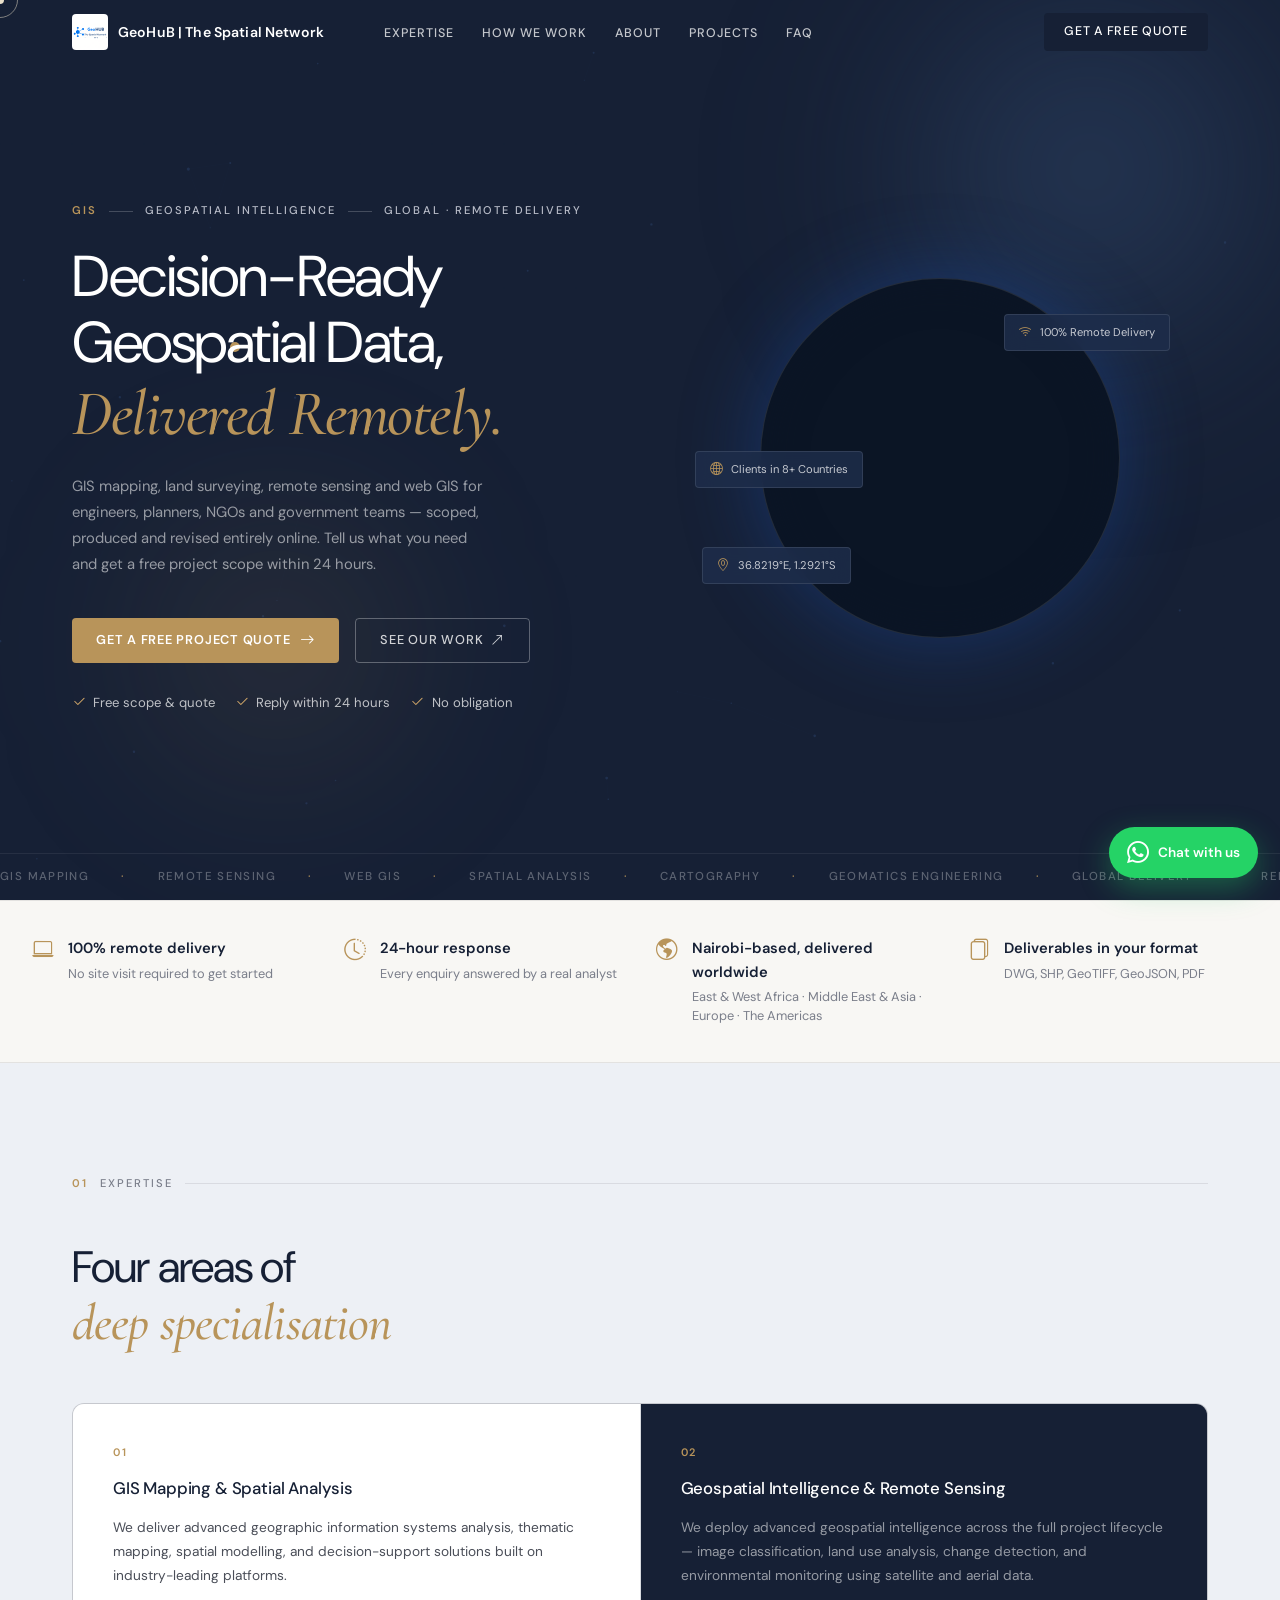
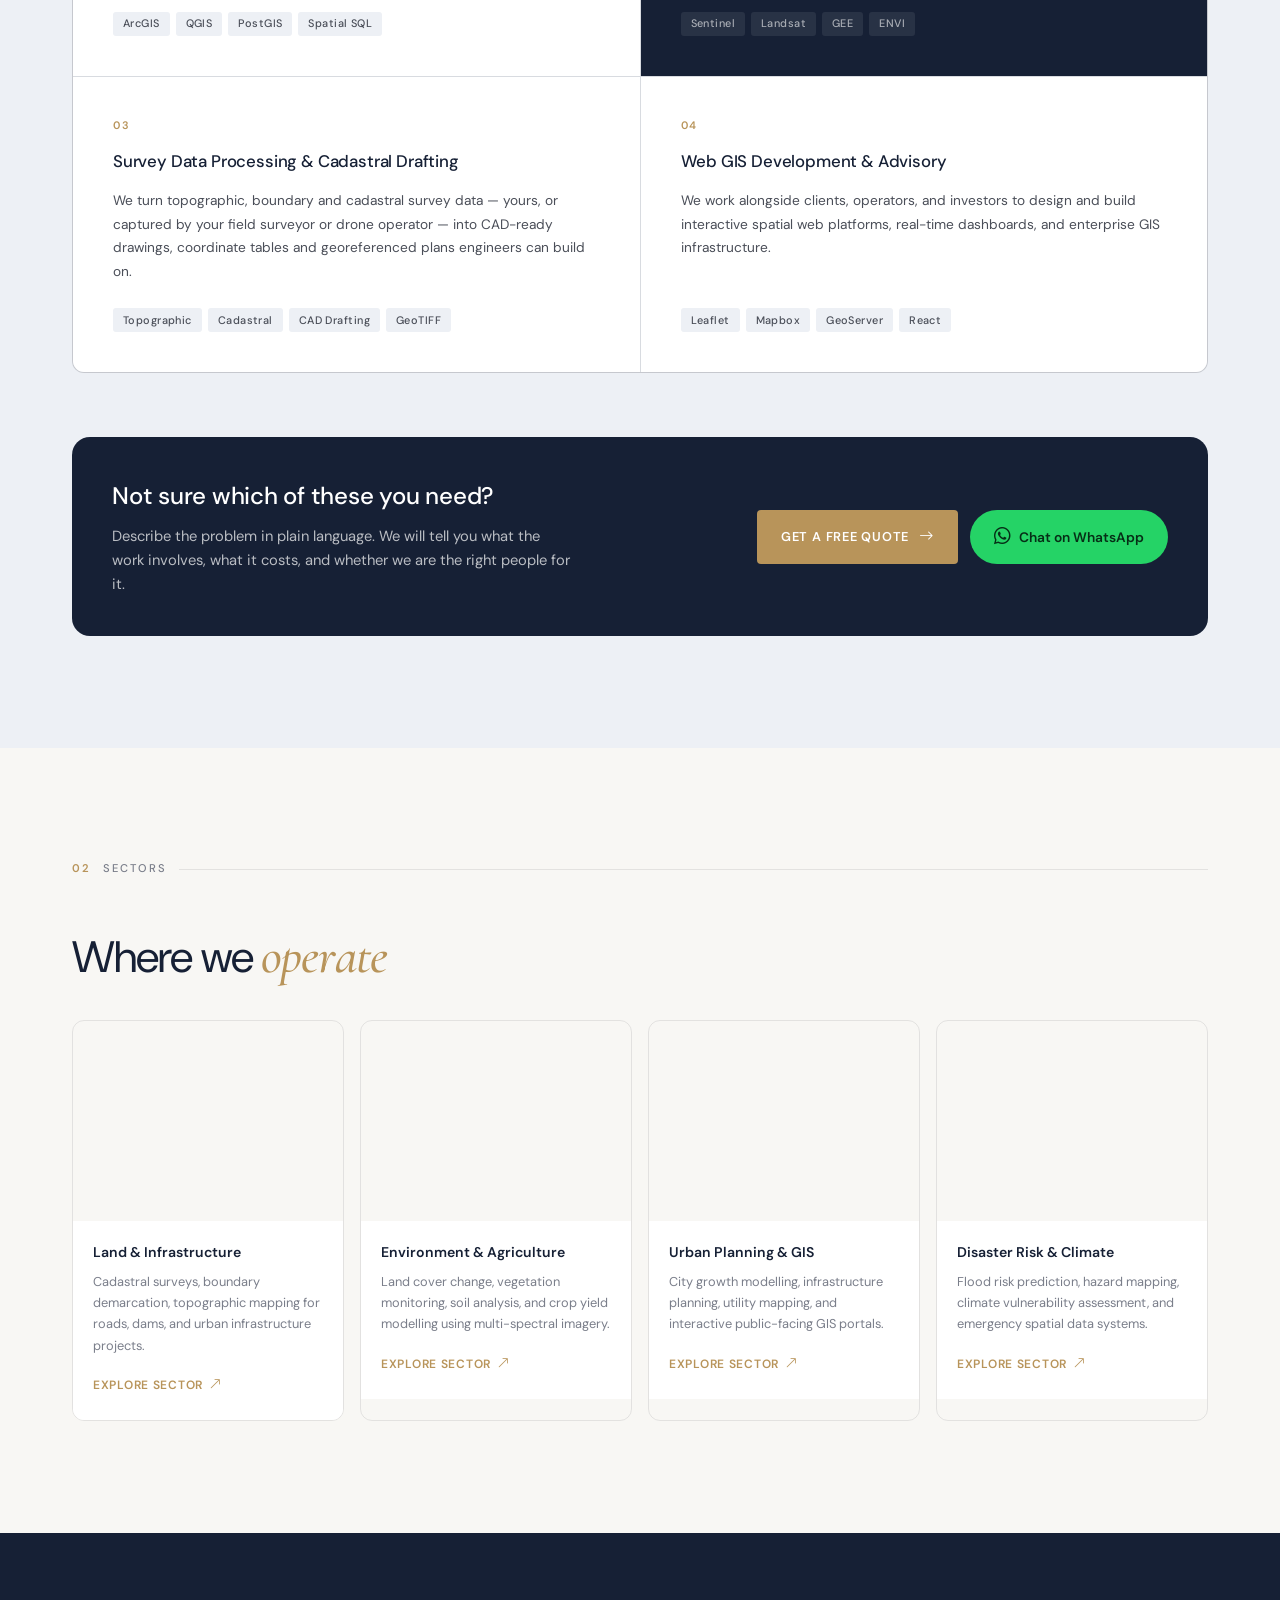
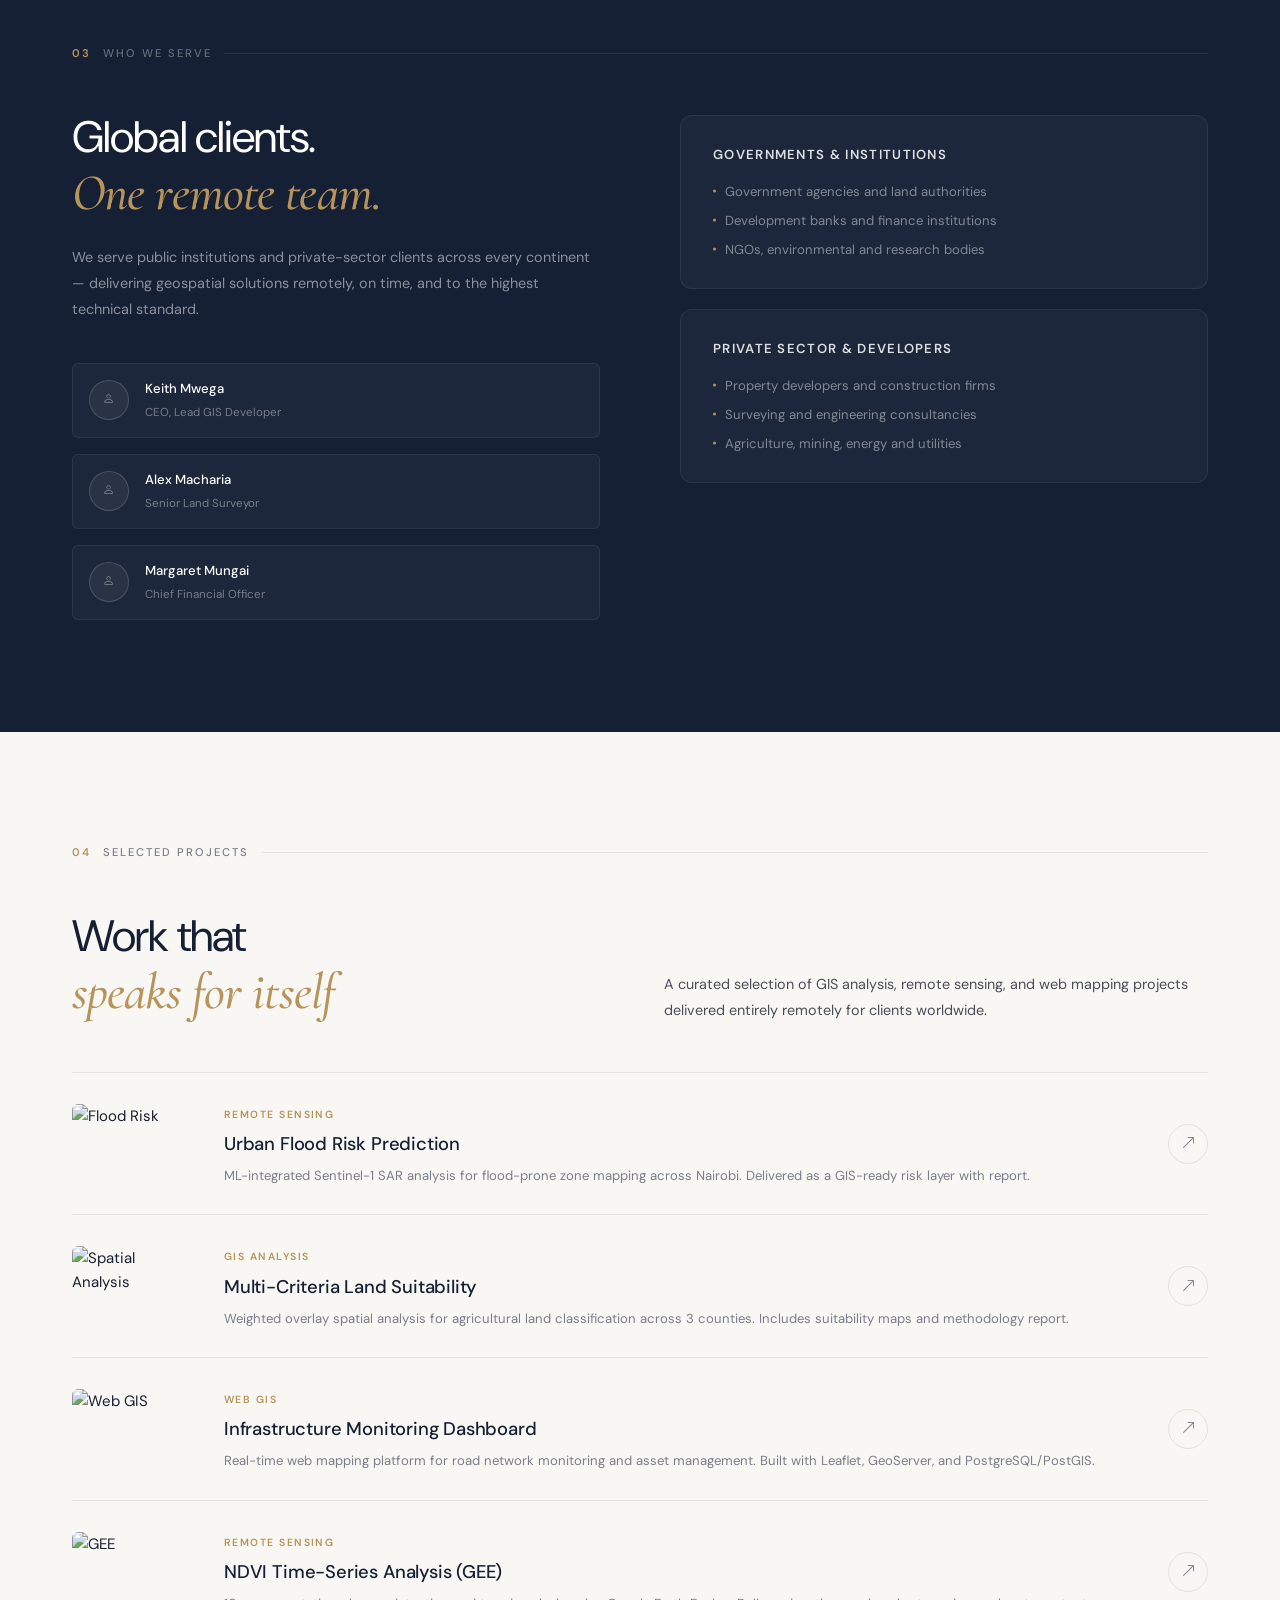
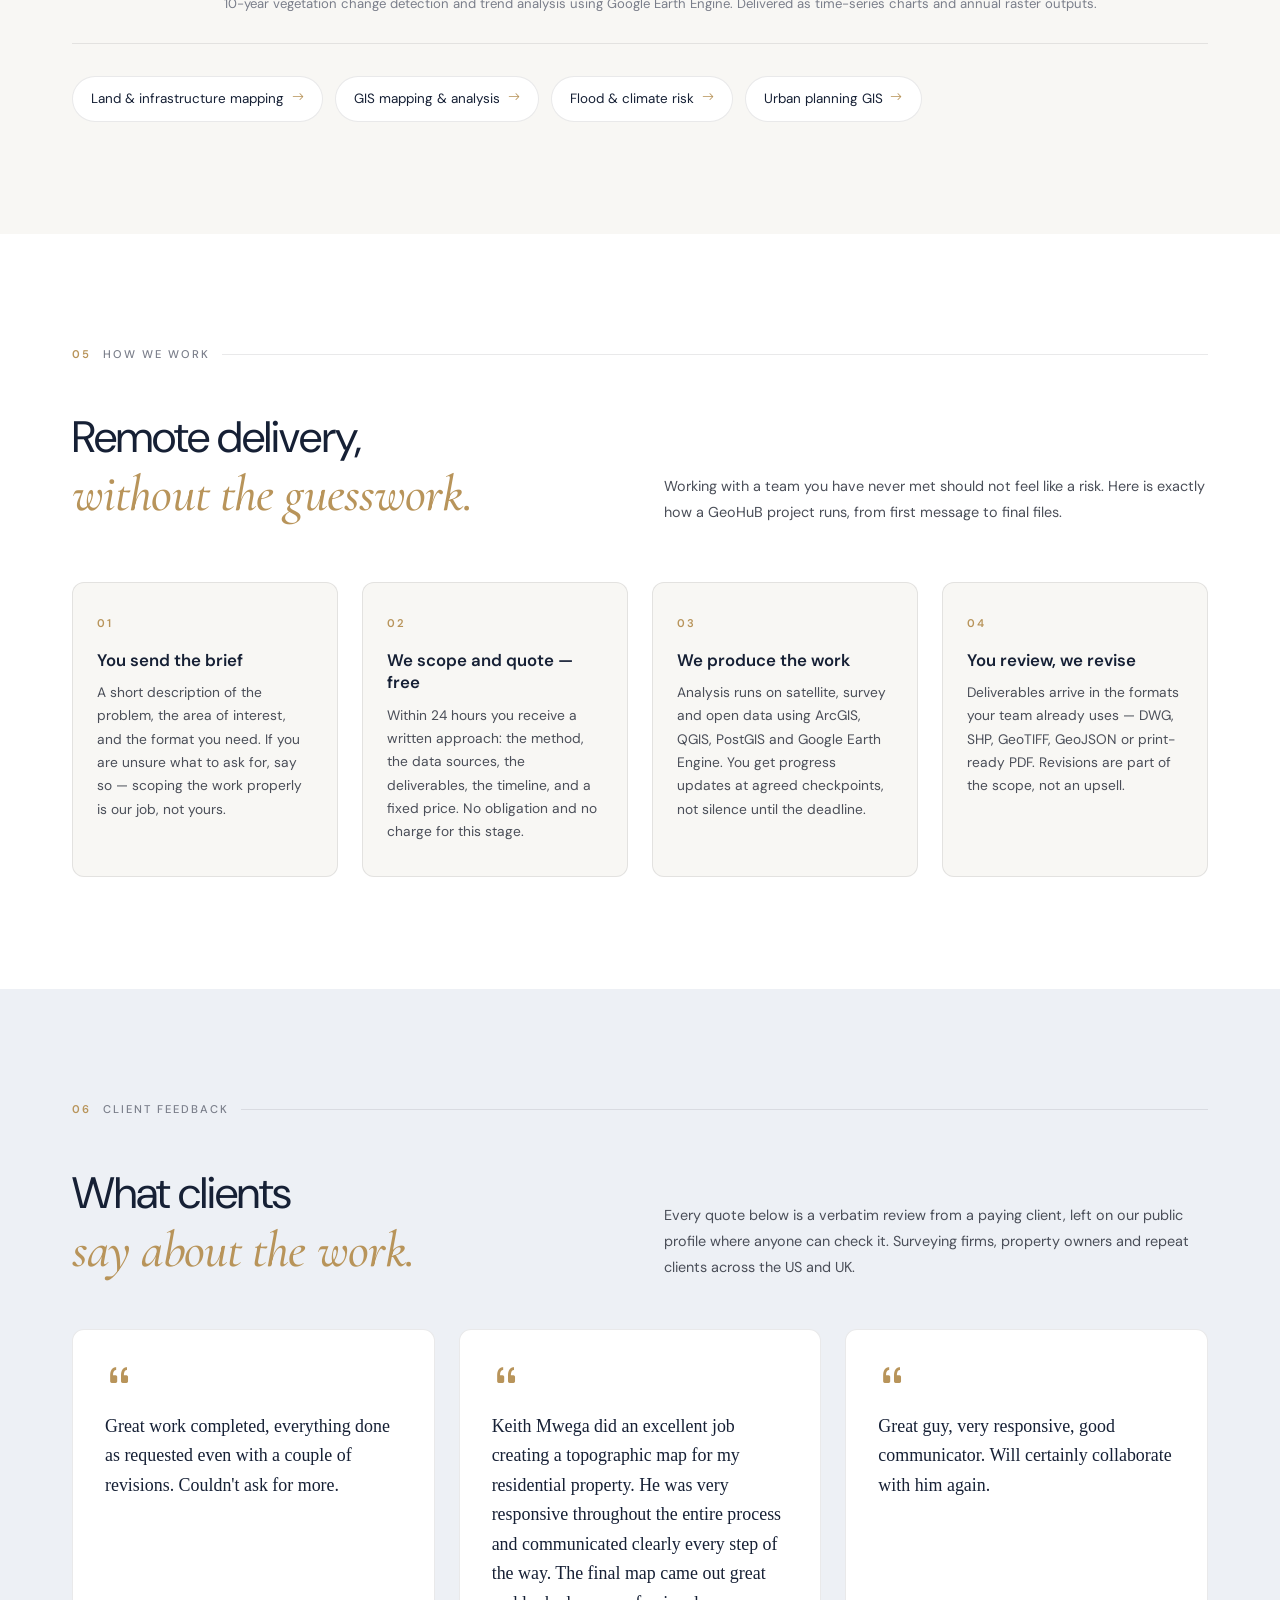
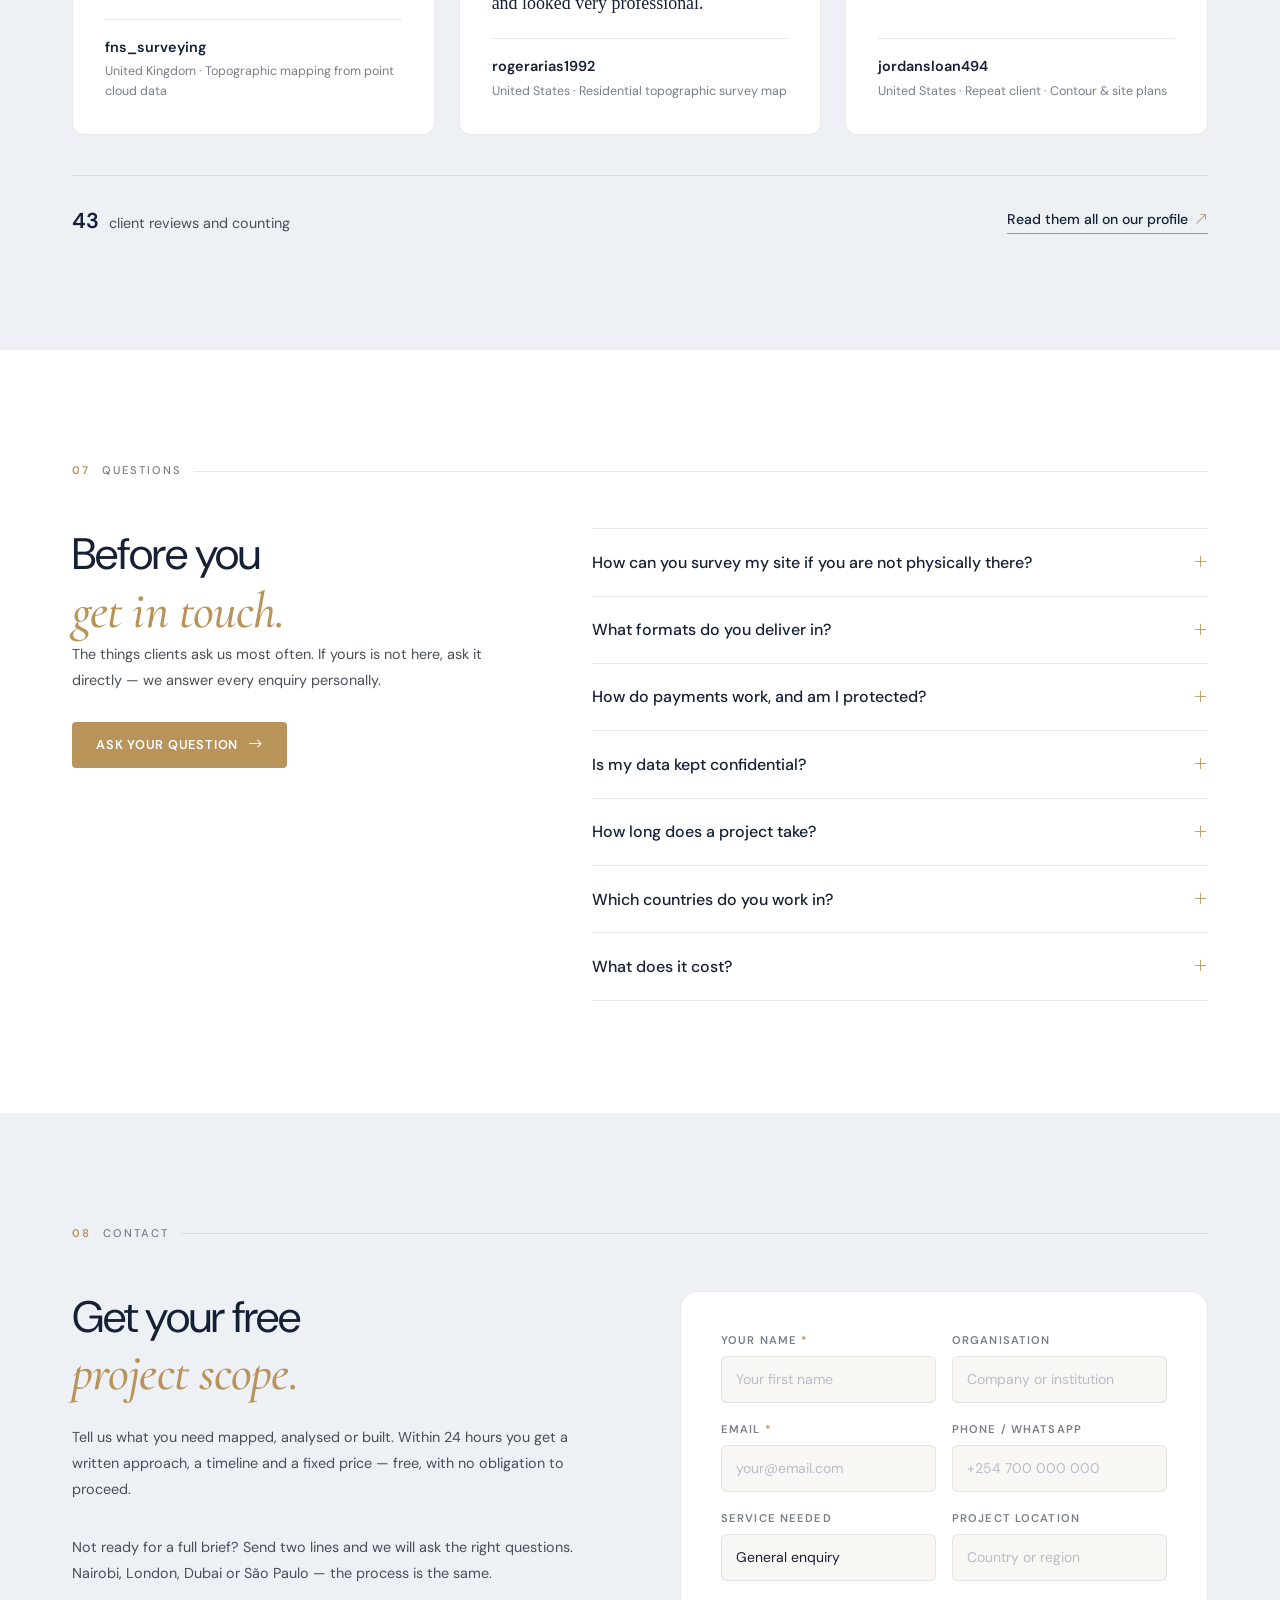
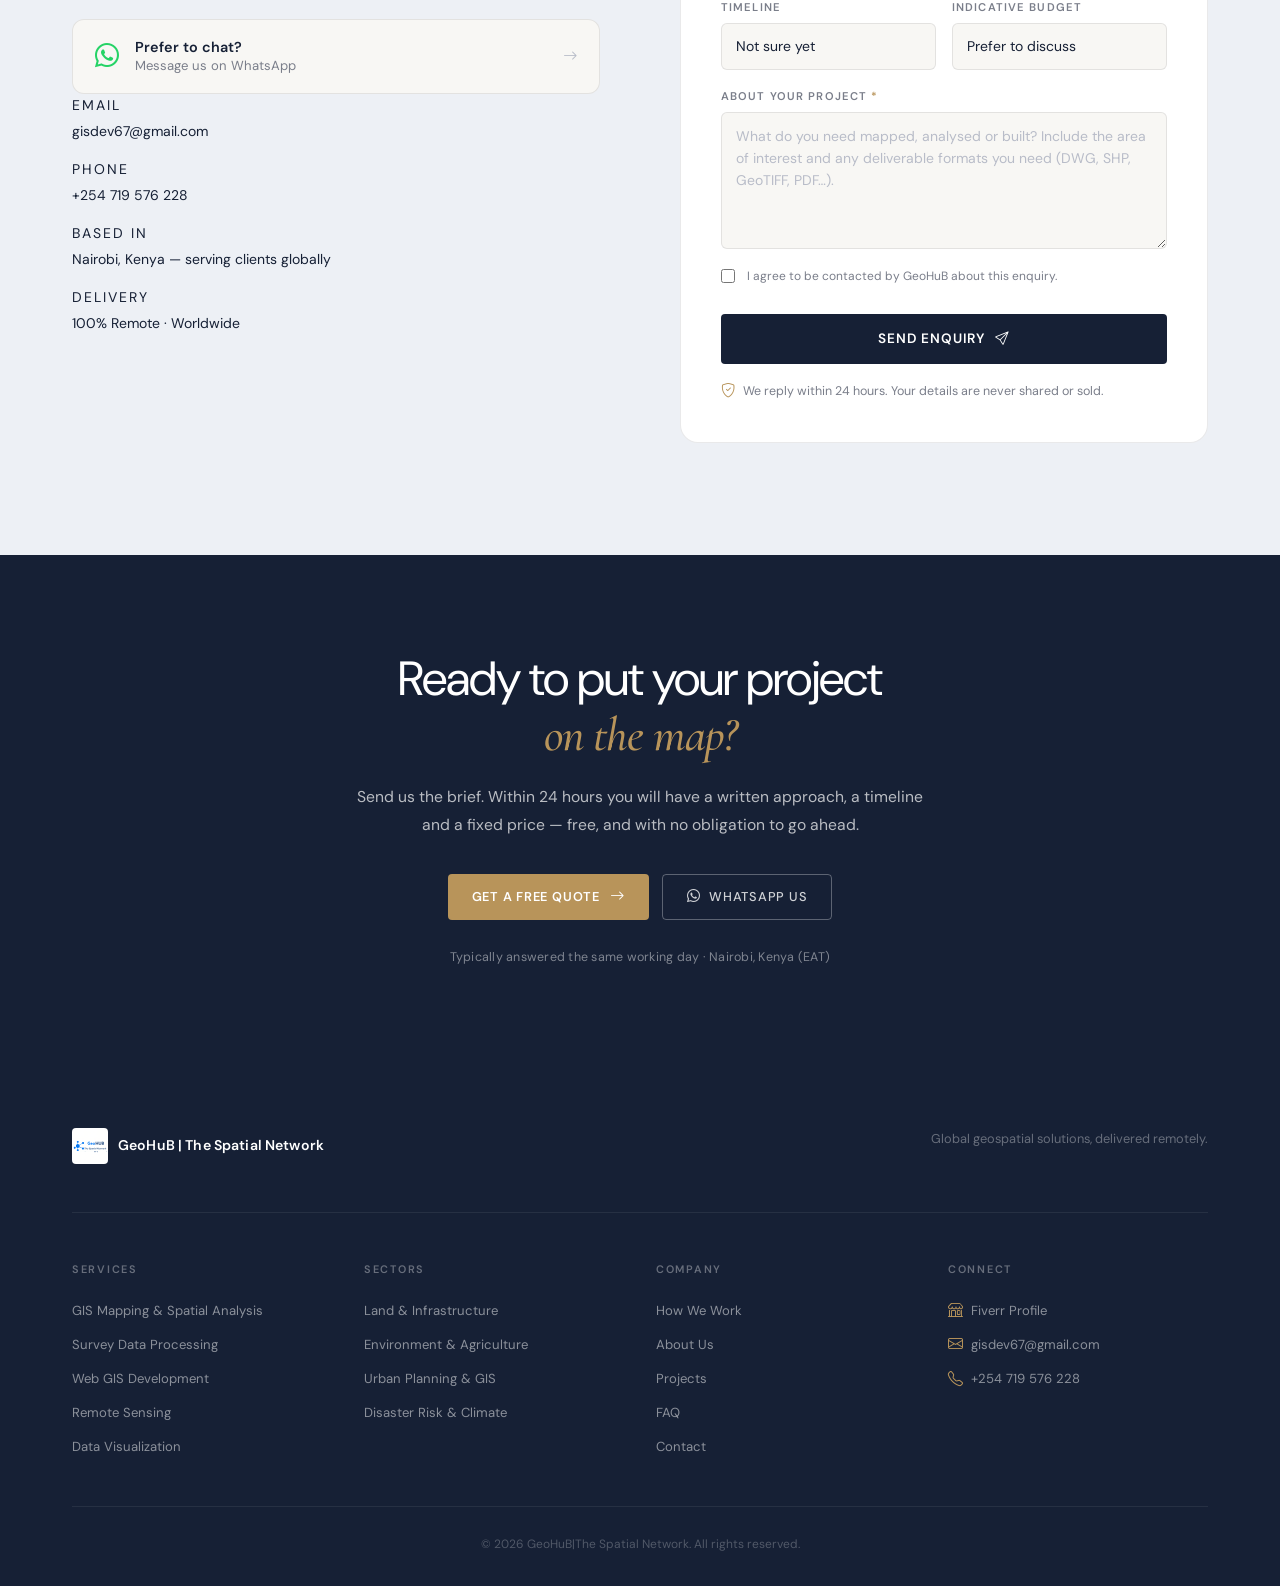
==== commit 73b501a0: "Reposition from Kenya-fieldwork surveying to global remote GIS services You told me directly: no int" ====
--- a/index.html
+++ b/index.html
@@ -7,8 +7,8 @@
        Without it, conversion.css keeps everything visible. Must stay inline
        and before the stylesheets to avoid a flash of unstyled content. -->
   <script>document.documentElement.className += " js";</script>
-  <title>GIS Mapping, Land Surveying &amp; Remote Sensing | GeoHuB Nairobi</title>
-  <meta name="description" content="Remote GIS mapping, land surveying, spatial analysis and web GIS development from Nairobi, Kenya — delivered worldwide. Free project scope and fixed quote within 24 hours." />
+  <title>GIS Mapping, Remote Sensing &amp; Spatial Analysis | GeoHuB — Remote GIS Consultant</title>
+  <meta name="description" content="Remote GIS mapping, spatial analysis, remote sensing and web GIS development, delivered worldwide from a fully remote studio. Free project scope and fixed quote within 24 hours." />
   <meta name="robots" content="index, follow, max-image-preview:large" />
   <meta name="author" content="GeoHuB | The Spatial Network" />
   <meta name="theme-color" content="#162035" />
@@ -19,16 +19,16 @@
   <meta property="og:site_name" content="GeoHuB | The Spatial Network" />
   <meta property="og:locale" content="en_GB" />
   <meta property="og:url" content="https://geohub-spatial-network.netlify.app/" />
-  <meta property="og:title" content="GIS Mapping, Land Surveying &amp; Remote Sensing | GeoHuB Nairobi" />
-  <meta property="og:description" content="Remote GIS mapping, land surveying, spatial analysis and web GIS development from Nairobi, Kenya — delivered worldwide. Free project scope within 24 hours." />
+  <meta property="og:title" content="GIS Mapping, Remote Sensing &amp; Spatial Analysis | GeoHuB — Remote GIS Consultant" />
+  <meta property="og:description" content="Remote GIS mapping, spatial analysis, remote sensing and web GIS development, delivered worldwide. Free project scope within 24 hours." />
   <meta property="og:image" content="https://geohub-spatial-network.netlify.app/web_mapping.jpg" />
   <meta property="og:image:width" content="1775" />
   <meta property="og:image:height" content="923" />
   <meta property="og:image:alt" content="GeoHuB web GIS mapping platform showing spatial data layers" />
 
   <meta name="twitter:card" content="summary_large_image" />
-  <meta name="twitter:title" content="GIS Mapping, Land Surveying &amp; Remote Sensing | GeoHuB Nairobi" />
-  <meta name="twitter:description" content="Remote geospatial services from Nairobi, delivered worldwide. Free project scope within 24 hours." />
+  <meta name="twitter:title" content="GIS Mapping, Remote Sensing &amp; Spatial Analysis | GeoHuB" />
+  <meta name="twitter:description" content="Remote geospatial services, delivered worldwide. Free project scope within 24 hours." />
   <meta name="twitter:image" content="https://geohub-spatial-network.netlify.app/web_mapping.jpg" />
 
   <!-- Fonts: DM Sans (body) + Cormorant Garamond (editorial serif) -->
@@ -112,15 +112,6 @@
               "@type": "Offer",
               "itemOffered": {
                 "@type": "Service",
-                "name": "Land Surveying & Cadastral Services",
-                "description": "Topographic, boundary and cadastral surveys including UAV photogrammetry and CAD-ready deliverables.",
-                "url": "https://geohub-spatial-network.netlify.app/land-surveying-kenya"
-              }
-            },
-            {
-              "@type": "Offer",
-              "itemOffered": {
-                "@type": "Service",
                 "name": "Remote Sensing & Satellite Data Analysis",
                 "description": "Vegetation indices, land cover classification and change detection using Sentinel, Landsat and Google Earth Engine."
               }
@@ -131,6 +122,14 @@
                 "@type": "Service",
                 "name": "Web GIS Development",
                 "description": "Interactive web mapping platforms, spatial dashboards and enterprise GIS infrastructure using Leaflet, Mapbox and GeoServer."
+              }
+            },
+            {
+              "@type": "Offer",
+              "itemOffered": {
+                "@type": "Service",
+                "name": "Survey Data Processing & Cadastral Drafting",
+                "description": "Topographic, boundary and cadastral survey data — yours, or captured by a field surveyor or drone operator — processed into CAD-ready DWG/DXF drawings, coordinate tables and georeferenced plans."
               }
             }
           ]
@@ -445,10 +444,10 @@
           <!-- Card 3 -->
           <div class="exp-card exp-card--light reveal reveal-d1">
             <div class="exp-card-num">03</div>
-            <h3>Land Surveying &amp; Cadastral Services</h3>
-            <p>We conduct topographic, boundary, and cadastral surveys for governments and private developers. Sub-centimetre accuracy using GNSS RTK and drone photogrammetry.</p>
+            <h3>Survey Data Processing &amp; Cadastral Drafting</h3>
+            <p>We turn topographic, boundary and cadastral survey data — yours, or captured by your field surveyor or drone operator — into CAD-ready drawings, coordinate tables and georeferenced plans engineers can build on.</p>
             <div class="exp-tags">
-              <span>Topographic</span><span>Boundary</span><span>Cadastral</span><span>UAV</span>
+              <span>Topographic</span><span>Cadastral</span><span>CAD Drafting</span><span>GeoTIFF</span>
             </div>
           </div>
 
@@ -664,7 +663,7 @@
         <!-- Sends readers into the sector pages rather than padding
              this list — better for them and for internal linking. -->
         <div class="sub-related reveal">
-          <a href="/land-surveying-kenya">Land surveying <i class="bi bi-arrow-right"></i></a>
+          <a href="/land-infrastructure">Land &amp; infrastructure mapping <i class="bi bi-arrow-right"></i></a>
           <a href="/gis-mapping-services">GIS mapping &amp; analysis <i class="bi bi-arrow-right"></i></a>
           <a href="/disaster-risk">Flood &amp; climate risk <i class="bi bi-arrow-right"></i></a>
           <a href="/urban-planning">Urban planning GIS <i class="bi bi-arrow-right"></i></a>
@@ -983,7 +982,7 @@
                   <select id="subject" name="subject">
                     <option value="">General enquiry</option>
                     <option>GIS Mapping &amp; Spatial Analysis</option>
-                    <option>Land Surveying &amp; Cadastral</option>
+                    <option>Survey Data Processing &amp; Cadastral</option>
                     <option>Web GIS Development</option>
                     <option>Remote Sensing &amp; Satellite Data</option>
                     <option>Data Visualization &amp; Cartography</option>
@@ -1105,7 +1104,7 @@
           <h5>Services</h5>
           <ul>
             <li><a href="/gis-mapping-services">GIS Mapping &amp; Spatial Analysis</a></li>
-            <li><a href="/land-surveying-kenya">Land Surveying in Kenya</a></li>
+            <li><a href="/#services">Survey Data Processing</a></li>
             <li><a href="/#services">Web GIS Development</a></li>
             <li><a href="/#services">Remote Sensing</a></li>
             <li><a href="/#services">Data Visualization</a></li>
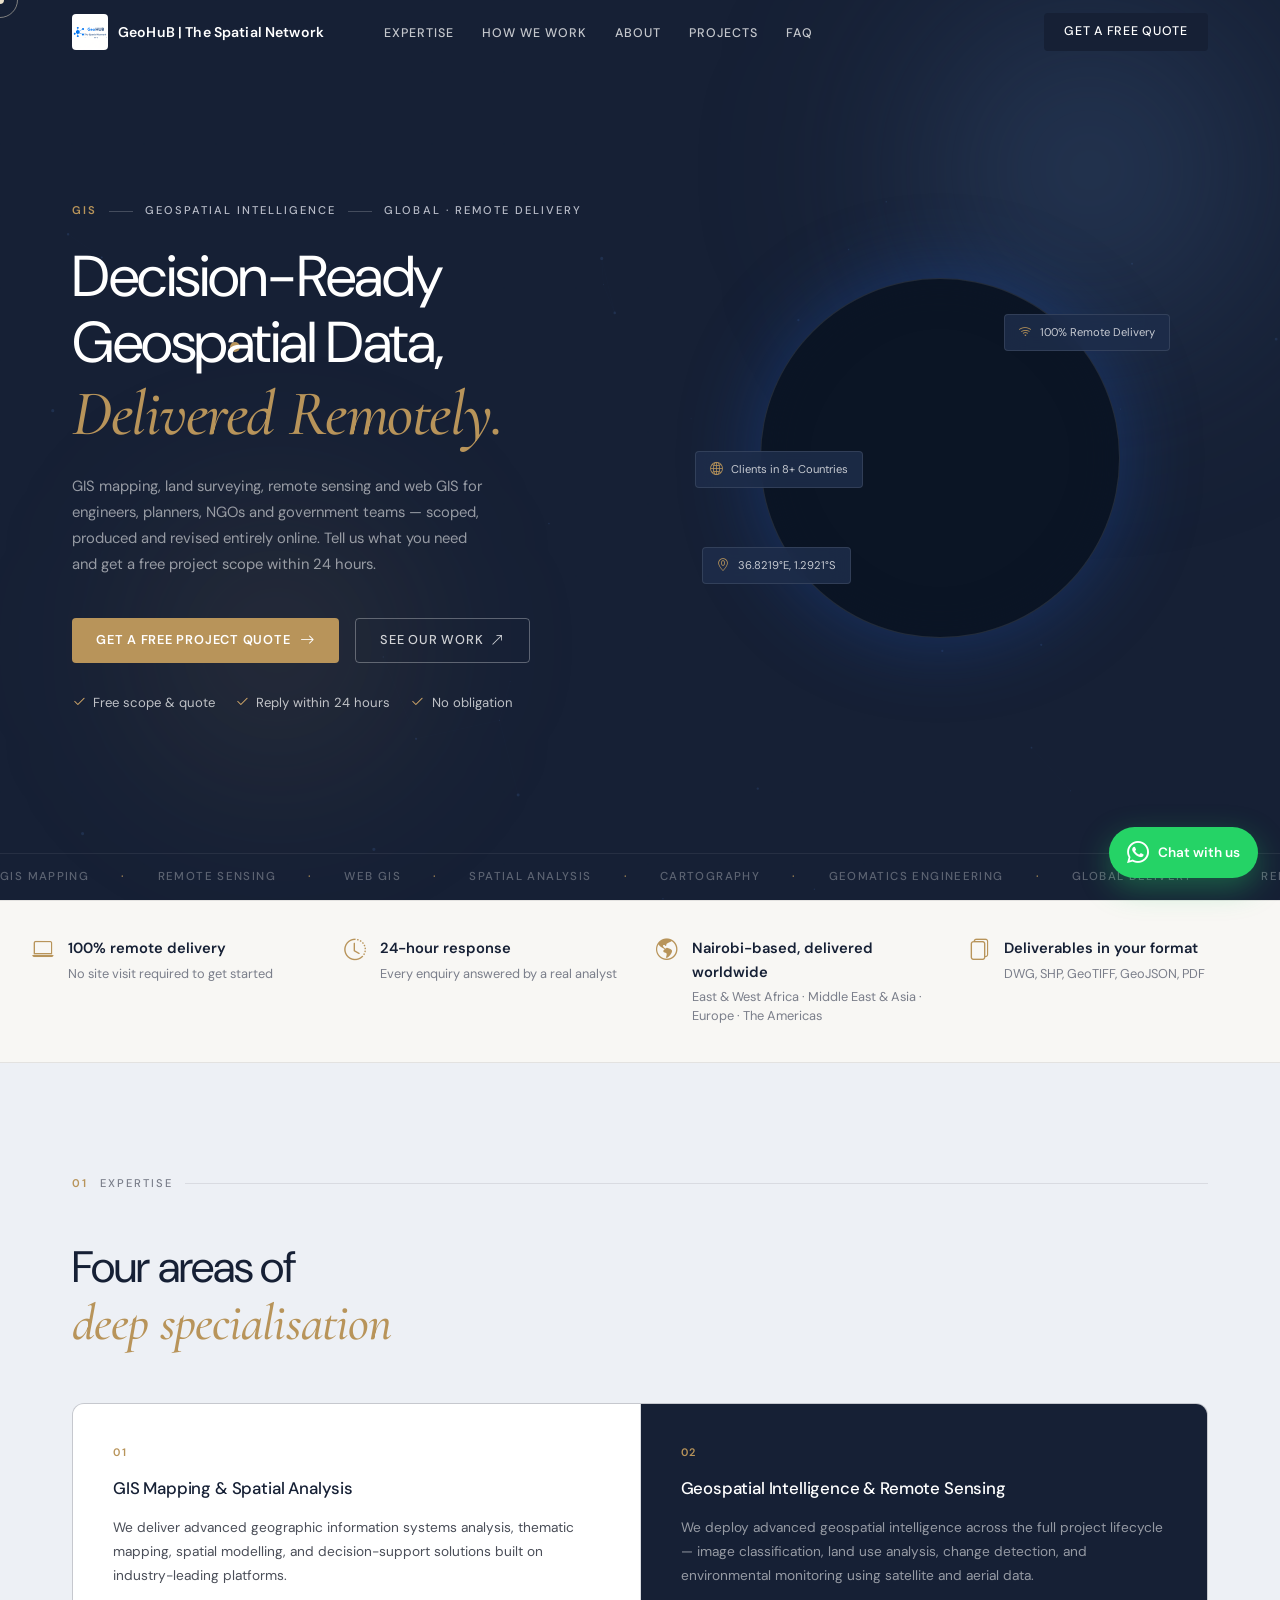
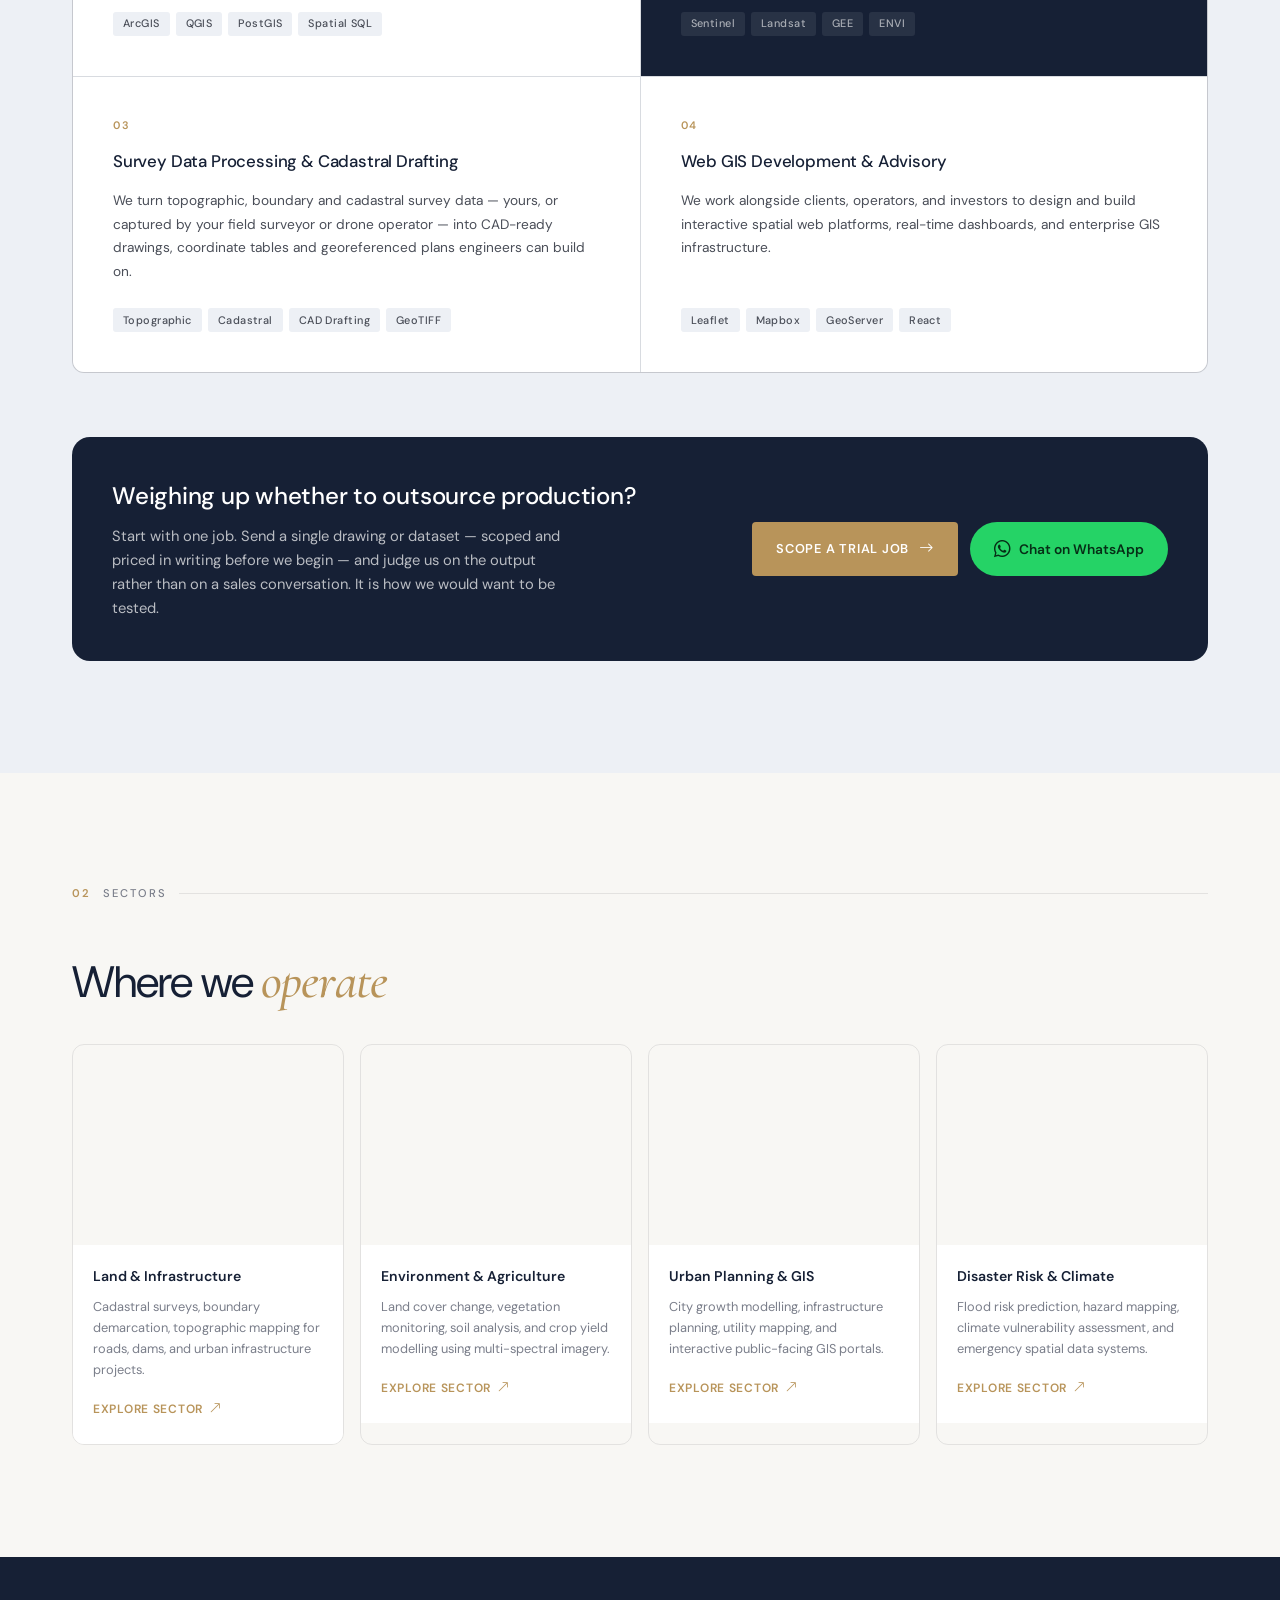
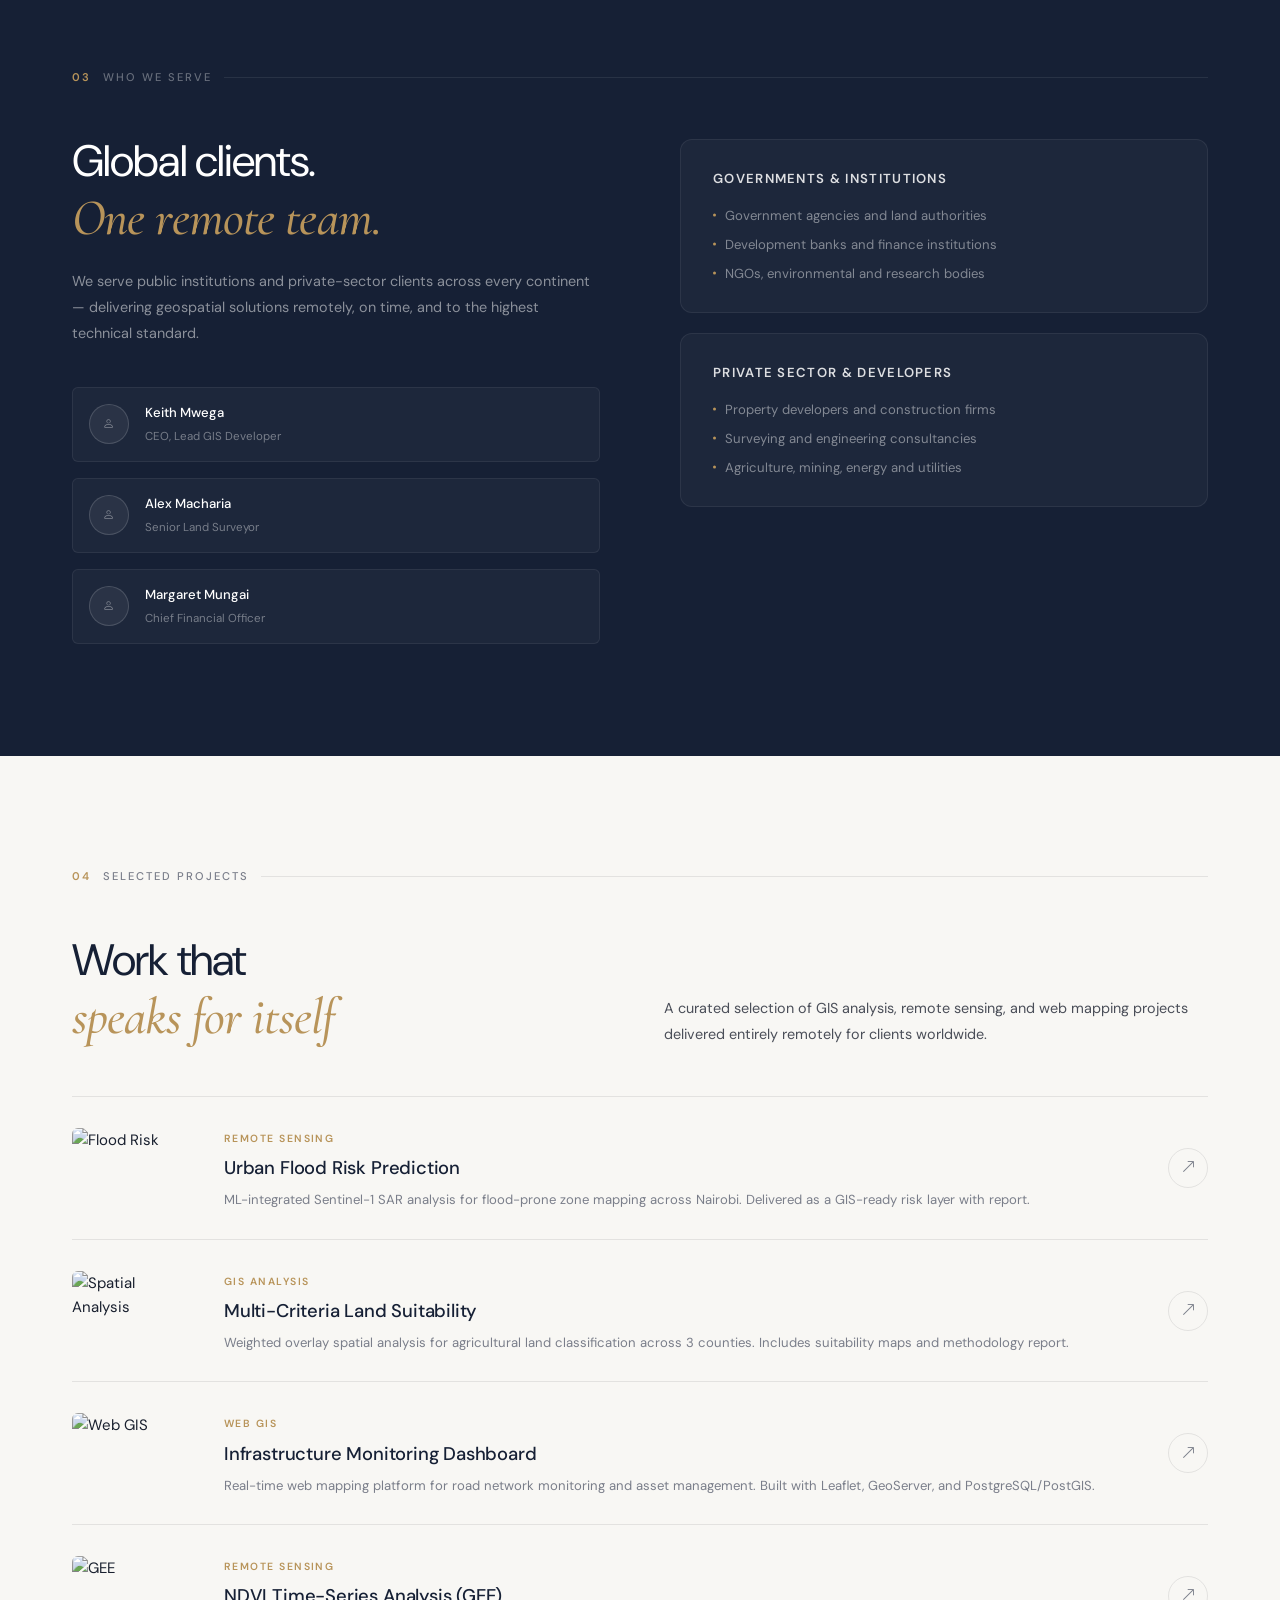
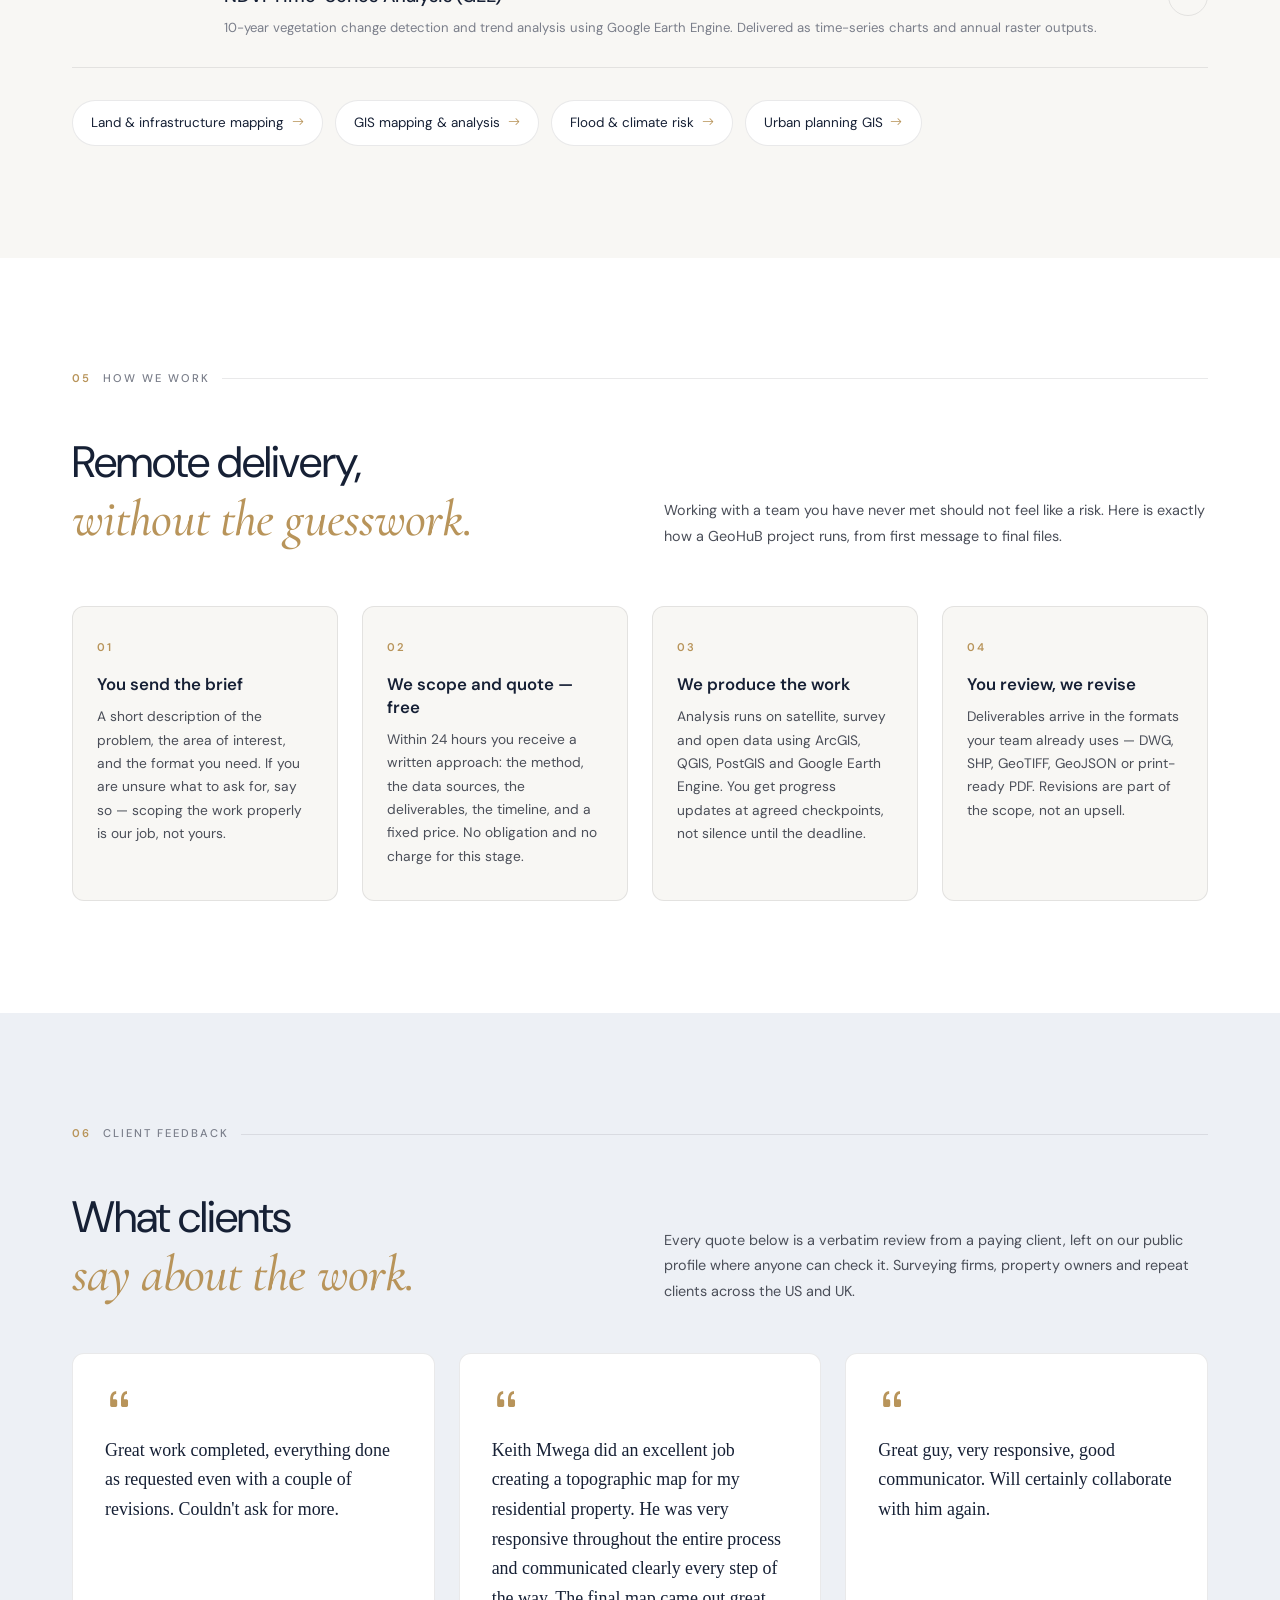
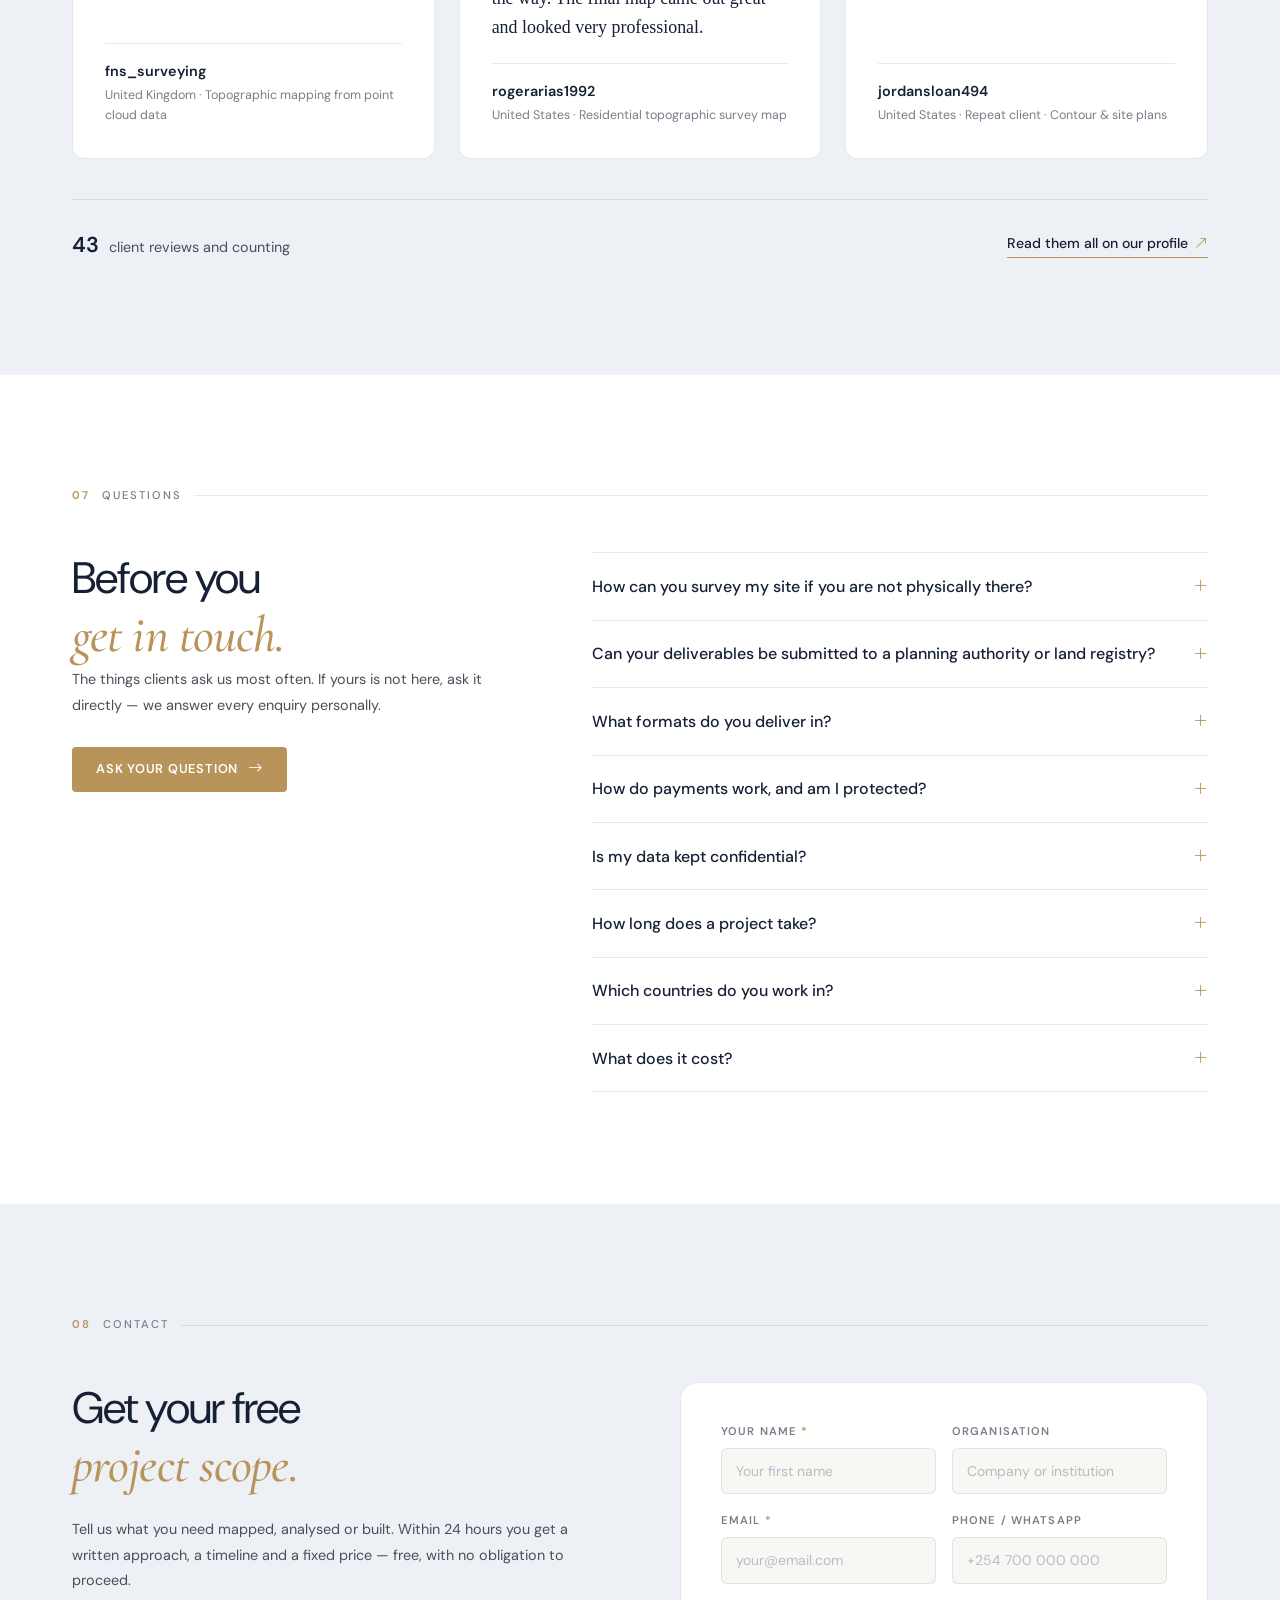
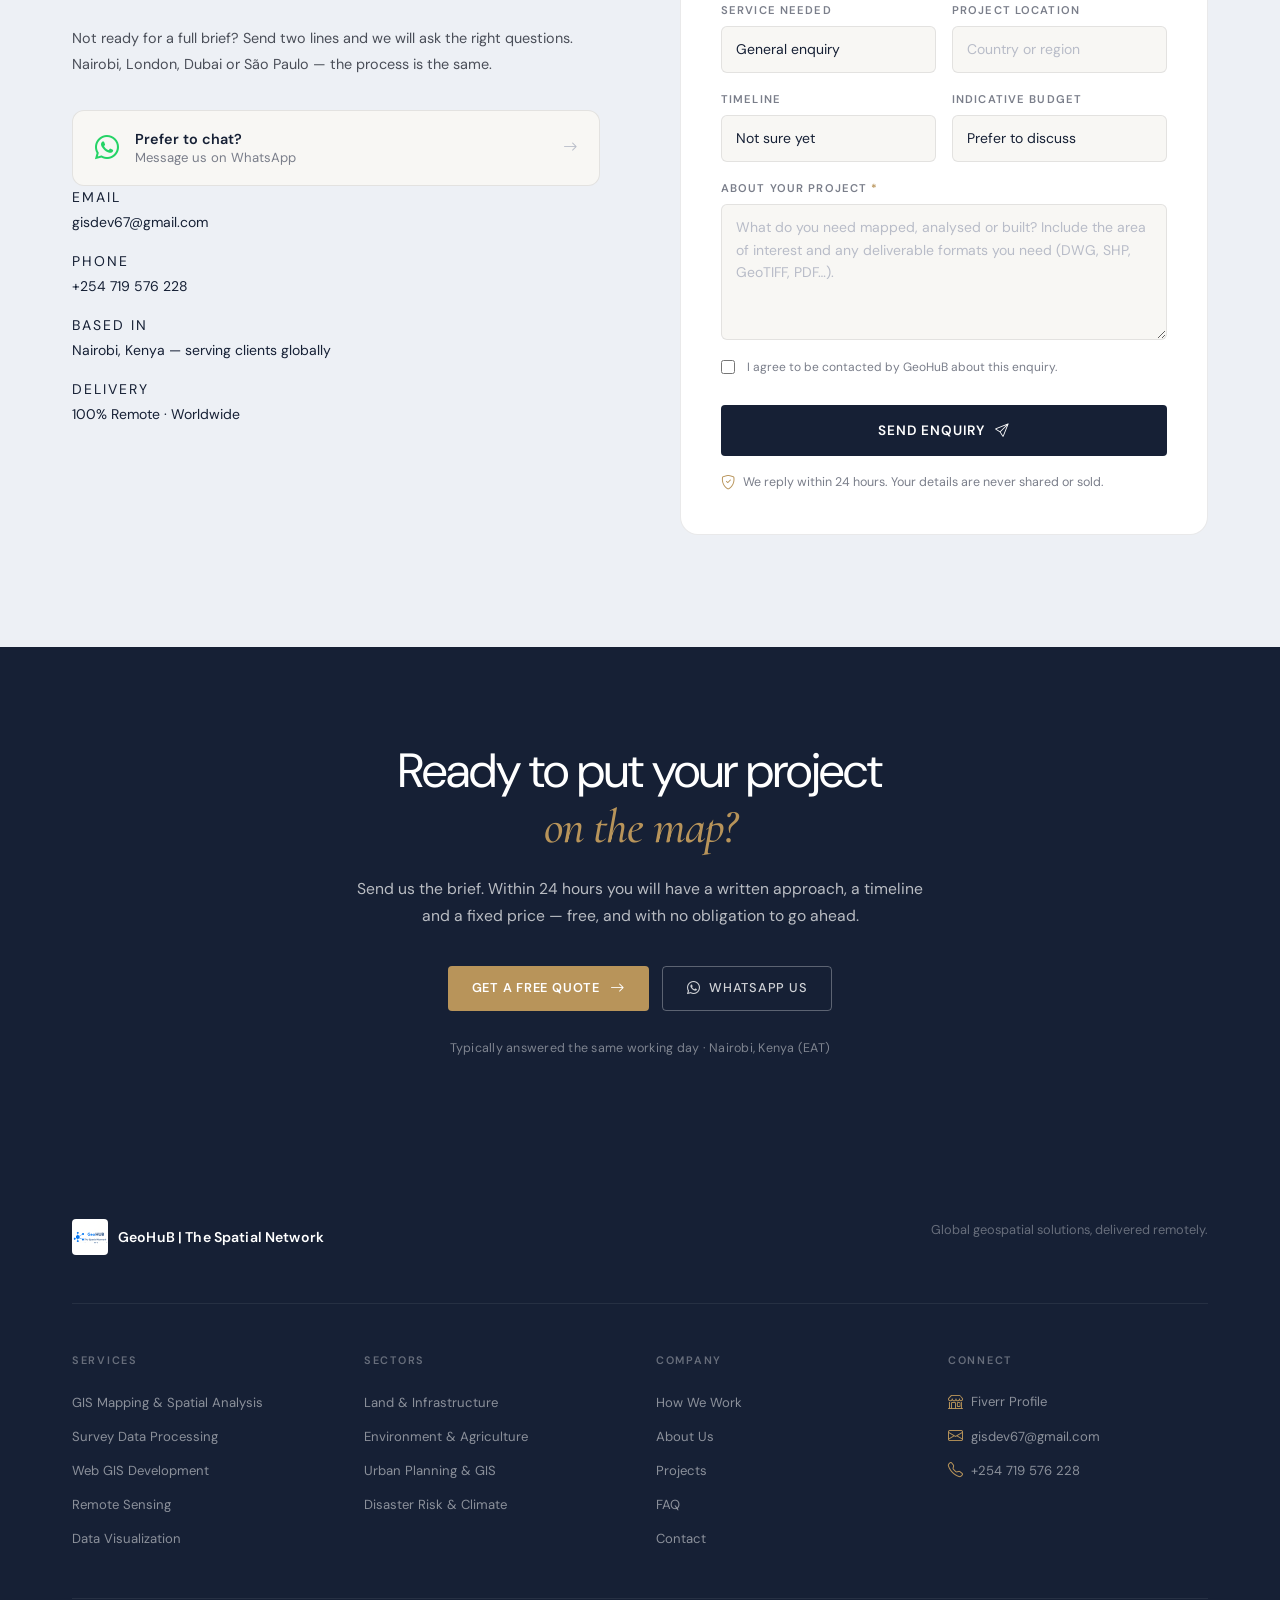
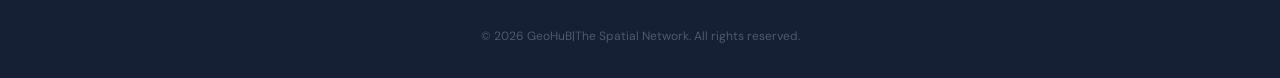
==== commit 36666271: "State the certification boundary, and lead the CTA with a trial job Two changes from the segment res" ====
--- a/index.html
+++ b/index.html
@@ -157,6 +157,14 @@
           },
           {
             "@type": "Question",
+            "name": "Can your deliverables be submitted to a planning authority or land registry?",
+            "acceptedAnswer": {
+              "@type": "Answer",
+              "text": "Not on their own. What we produce is a non-certified digital product — rigorous and built to be designed on, but not stamped by a surveyor licensed in your jurisdiction. For surveying and engineering firms that is usually the point: you retain certification and professional liability, we supply the production capacity behind it. If you are commissioning directly and the output is going into a permit application, development application or title transaction, you will need a licensed local surveyor to certify it. Tell us the intended use in your first message and we will say so straight away."
+            }
+          },
+          {
+            "@type": "Question",
             "name": "What formats do you deliver in?",
             "acceptedAnswer": {
               "@type": "Answer",
@@ -466,11 +474,11 @@
         <!-- Conversion point after the service list -->
         <div class="cta-band reveal">
           <div class="cta-band-text">
-            <h3>Not sure which of these you need?</h3>
-            <p>Describe the problem in plain language. We will tell you what the work involves, what it costs, and whether we are the right people for it.</p>
+            <h3>Weighing up whether to outsource production?</h3>
+            <p>Start with one job. Send a single drawing or dataset — scoped and priced in writing before we begin — and judge us on the output rather than on a sales conversation. It is how we would want to be tested.</p>
           </div>
           <div class="cta-band-actions">
-            <a href="#contact" class="btn-gold">Get a Free Quote <i class="bi bi-arrow-right"></i></a>
+            <a href="#contact" class="btn-gold">Scope a trial job <i class="bi bi-arrow-right"></i></a>
             <a class="btn-whatsapp-inline" href="https://wa.me/254701644626?text=Hi%20GeoHuB%2C%20I%20would%20like%20to%20discuss%20a%20geospatial%20project." target="_blank" rel="noopener">
               <i class="bi bi-whatsapp"></i> Chat on WhatsApp
             </a>
@@ -823,6 +831,18 @@
 
             <div class="faq-item">
               <button class="faq-q" type="button" aria-expanded="false">
+                <span>Can your deliverables be submitted to a planning authority or land registry?</span>
+                <i class="bi bi-plus-lg"></i>
+              </button>
+              <div class="faq-a"><div class="faq-a-inner">
+                <p>Not on their own, and this is worth settling before you engage us. What we produce is a <strong>non-certified digital product</strong> — rigorous, defensible and built to be designed on, but not stamped by a surveyor licensed in your jurisdiction.</p>
+                <p>If you are a surveying or engineering firm, that is usually the point: you retain certification and professional liability, we supply the production capacity behind it.</p>
+                <p>If you are commissioning directly and your output is going into a permit application, a development application or a title transaction, you will need a licensed local surveyor to certify it. Tell us the intended use in your first message and we will say so straight away rather than take work that cannot serve its purpose.</p>
+              </div></div>
+            </div>
+
+            <div class="faq-item">
+              <button class="faq-q" type="button" aria-expanded="false">
                 <span>What formats do you deliver in?</span>
                 <i class="bi bi-plus-lg"></i>
               </button>
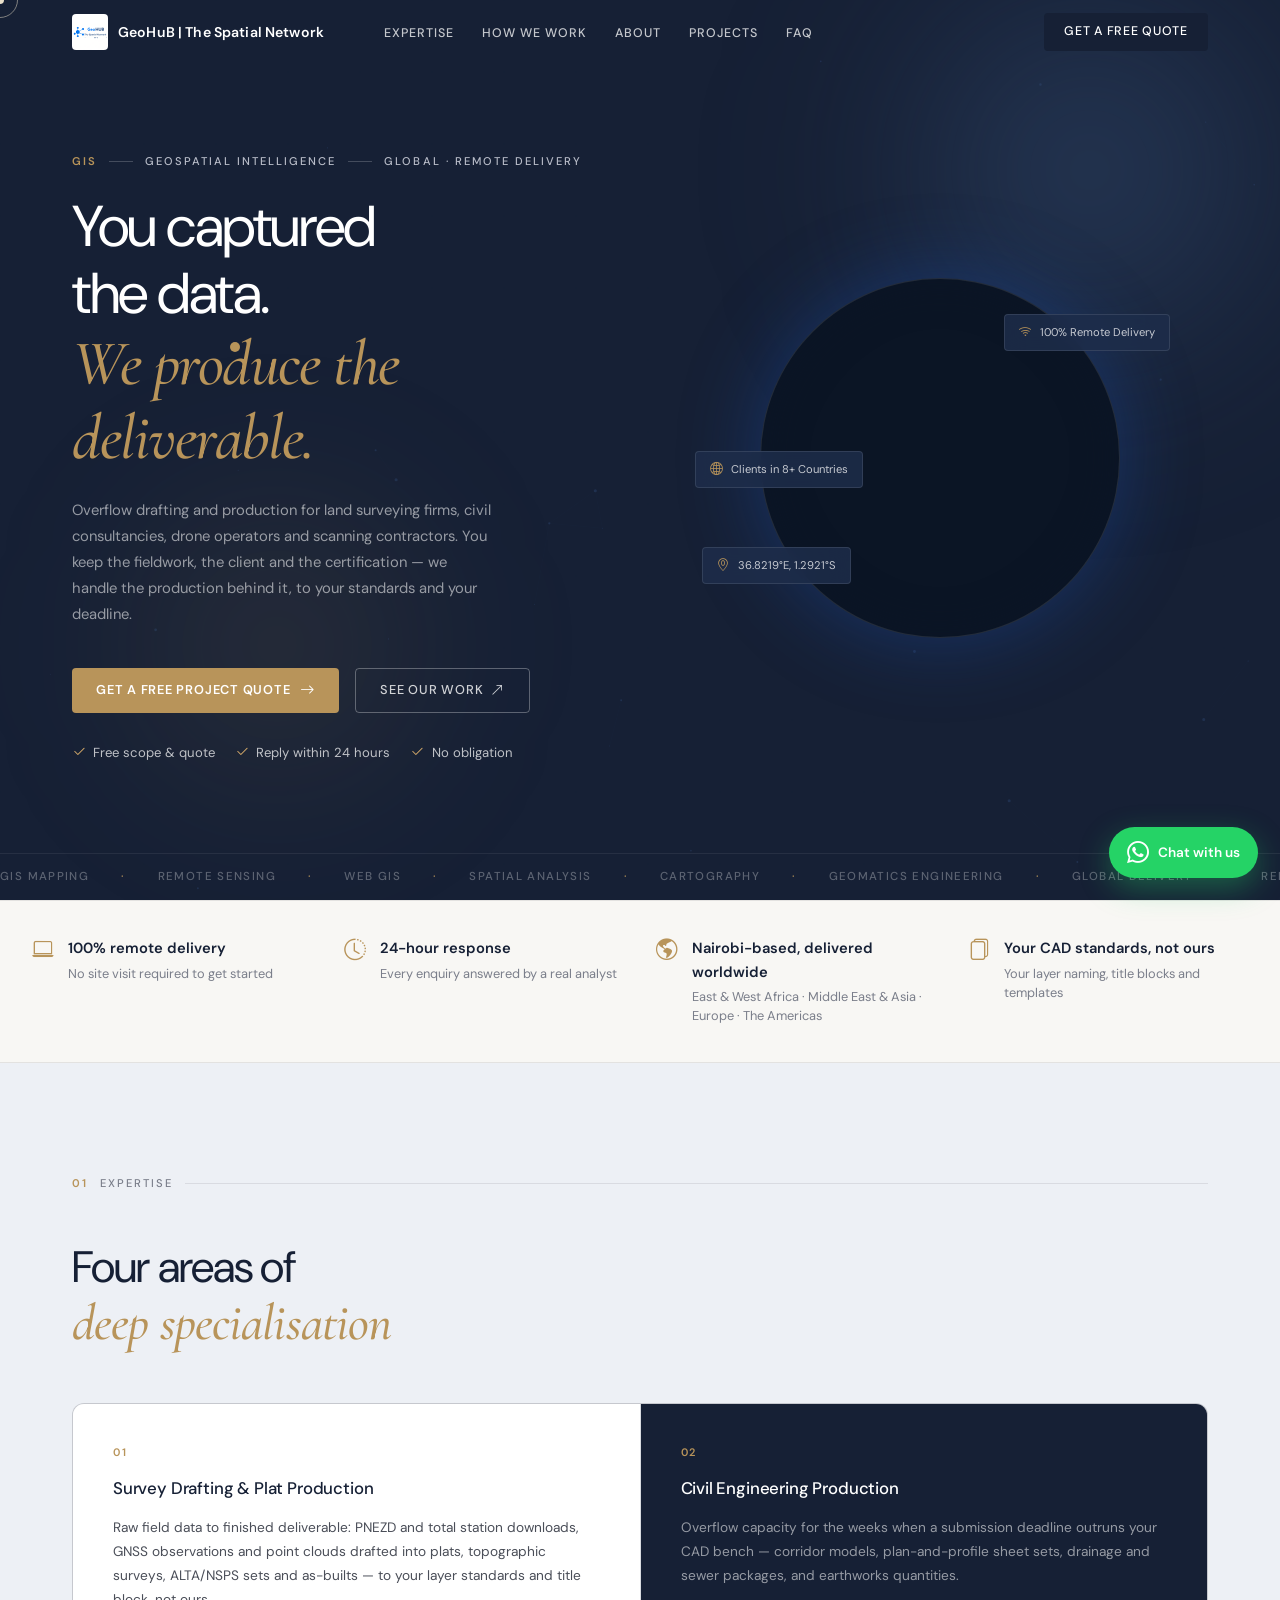
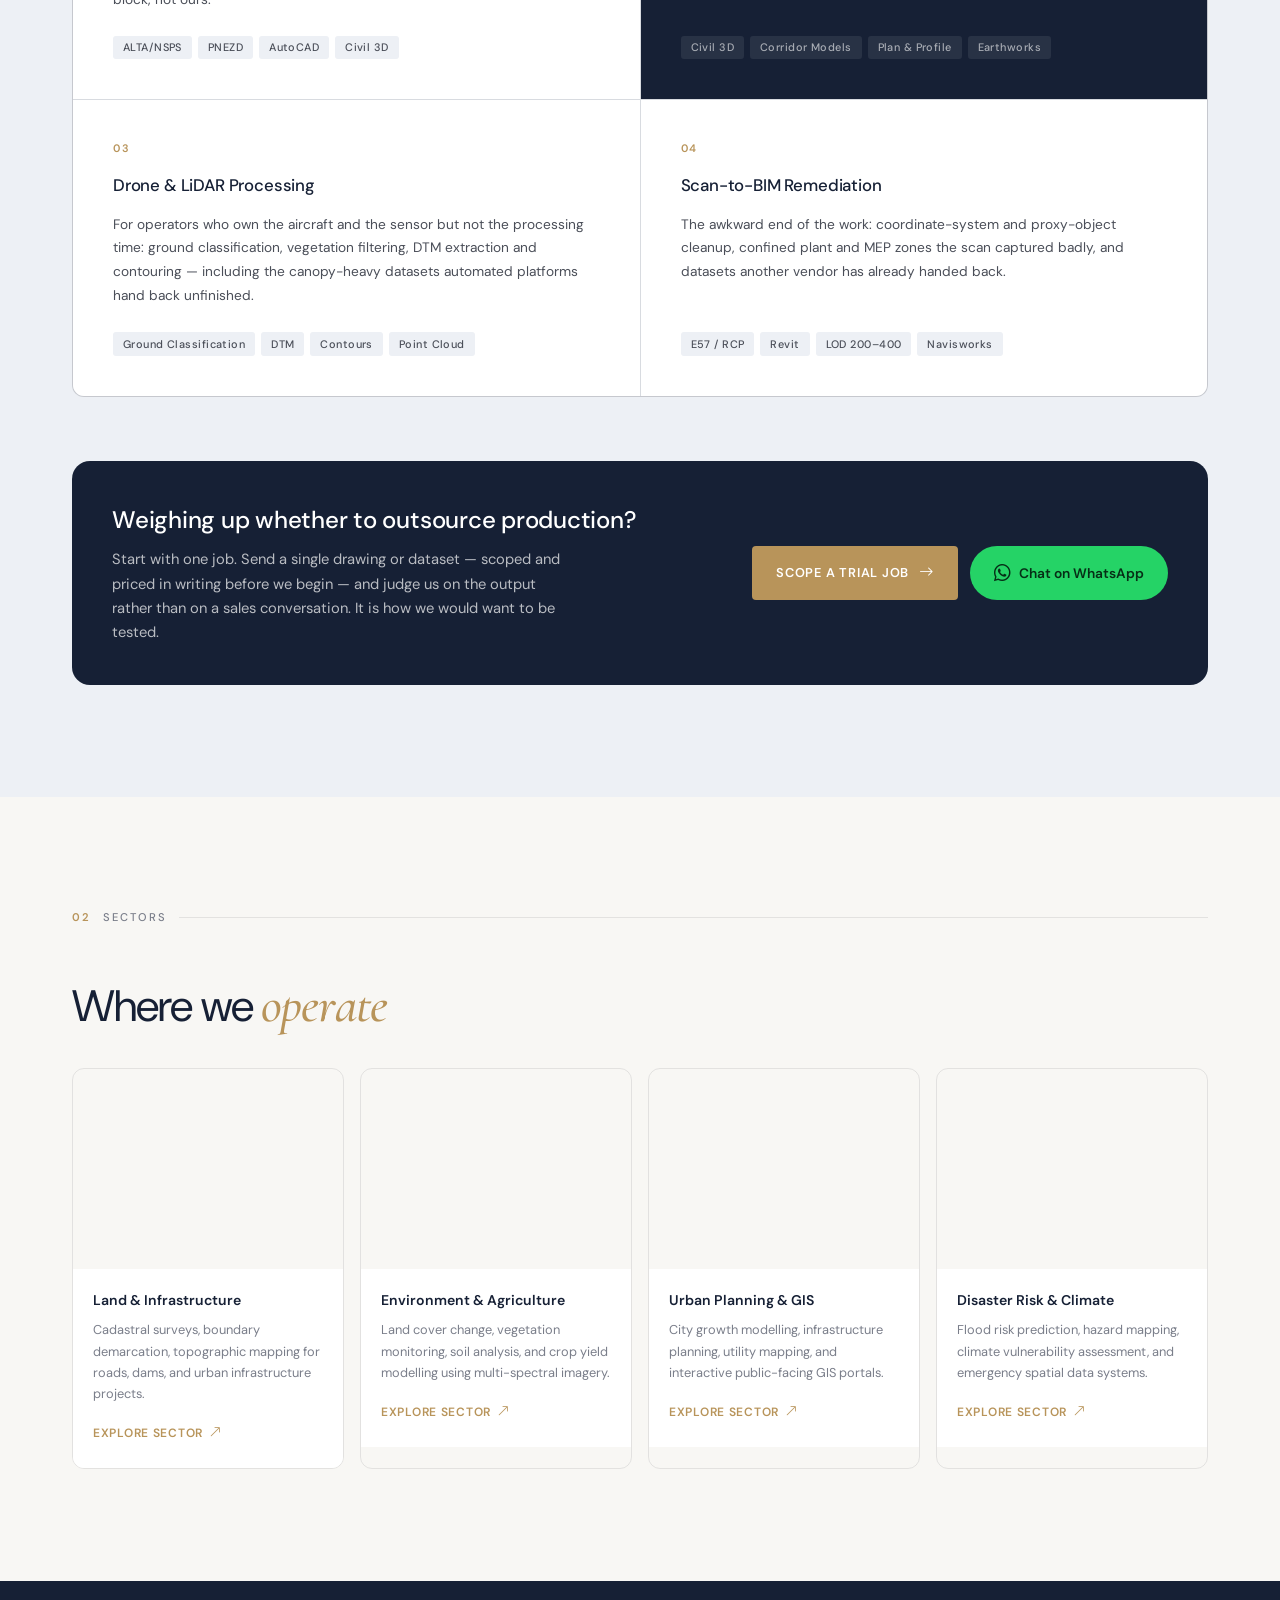
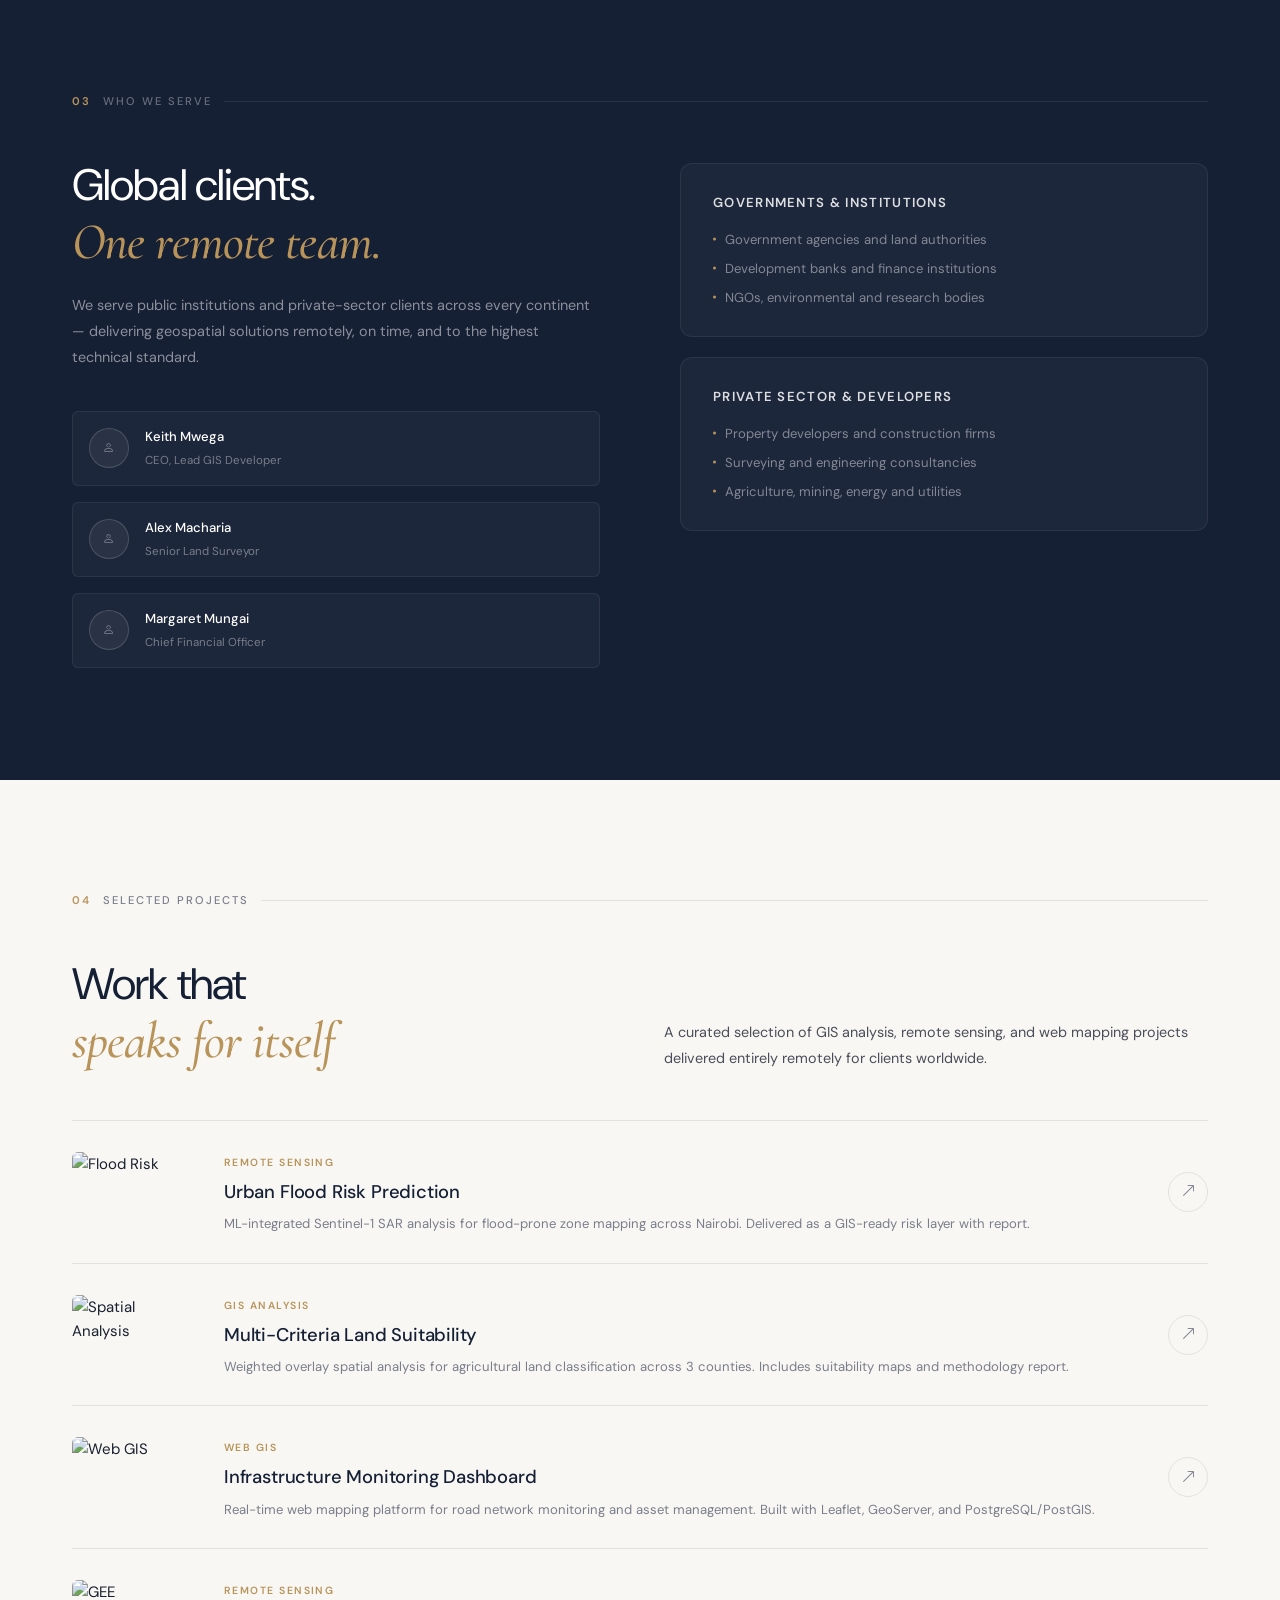
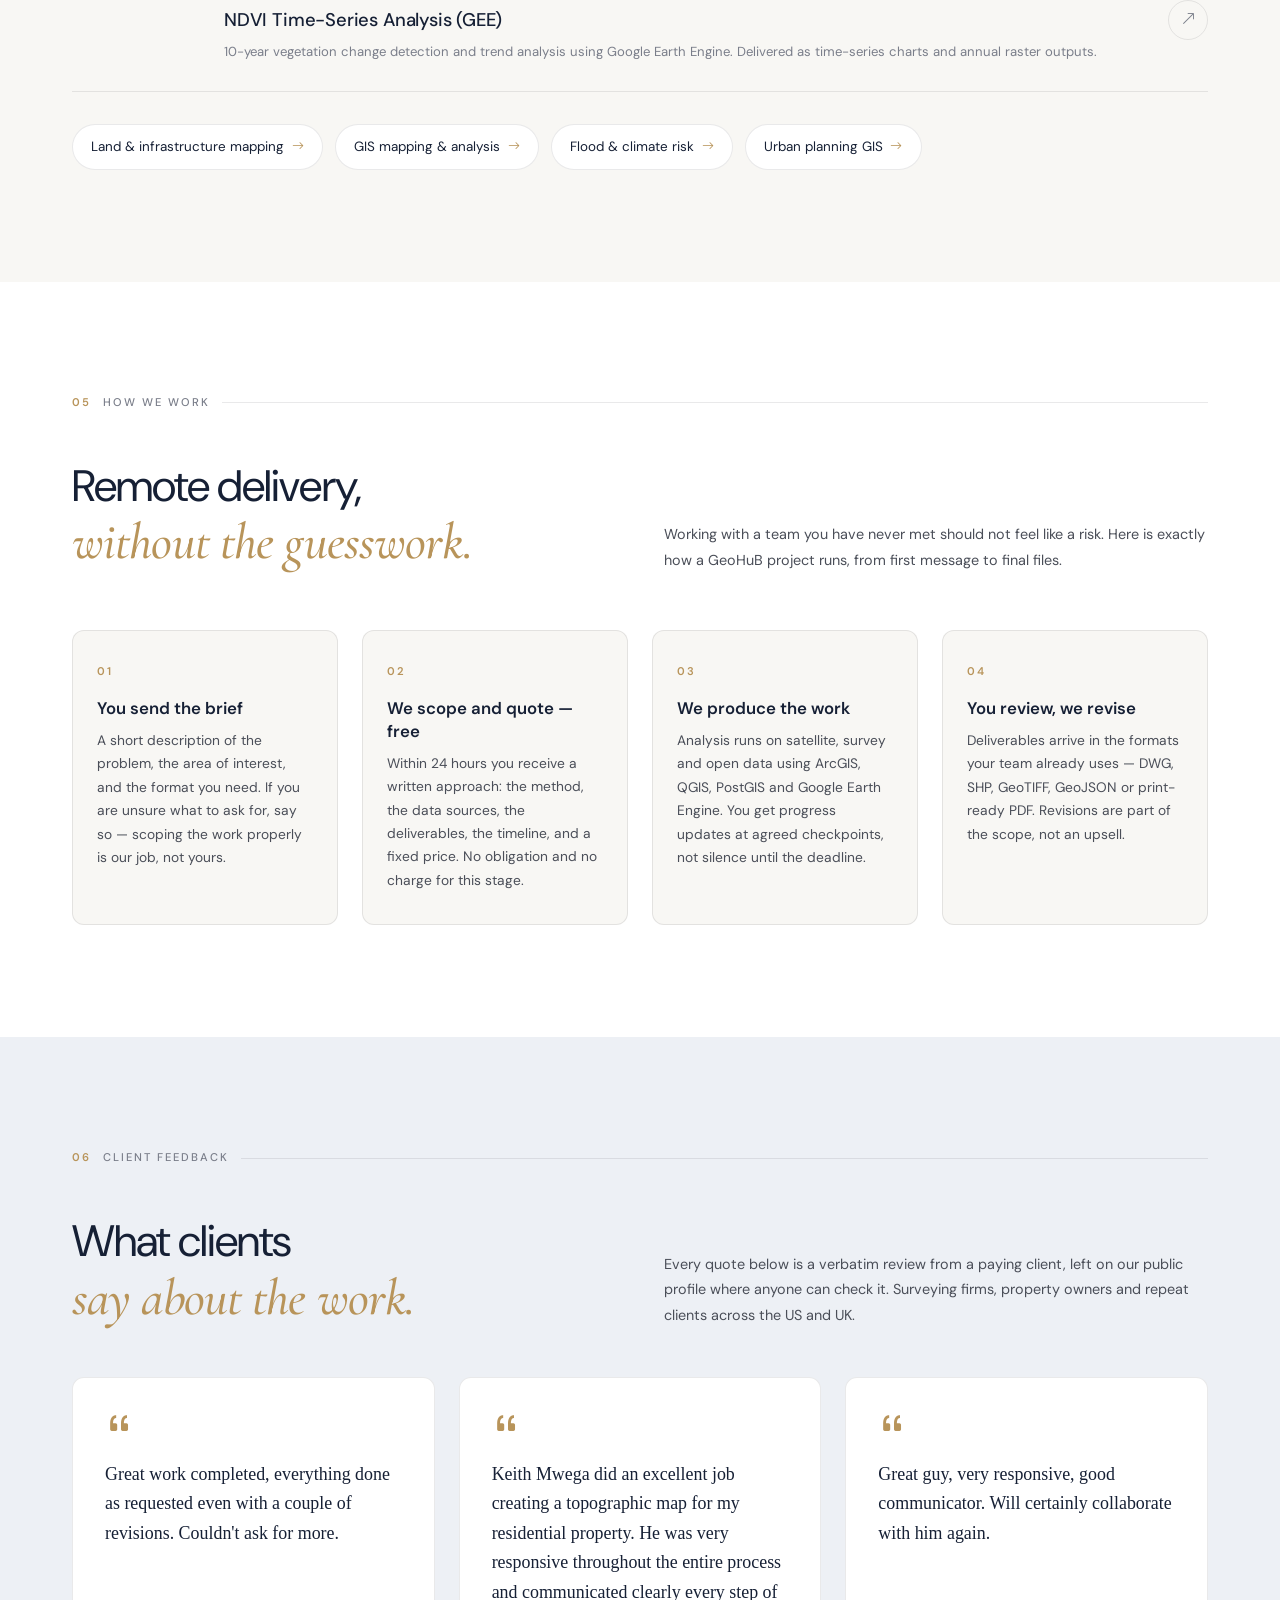
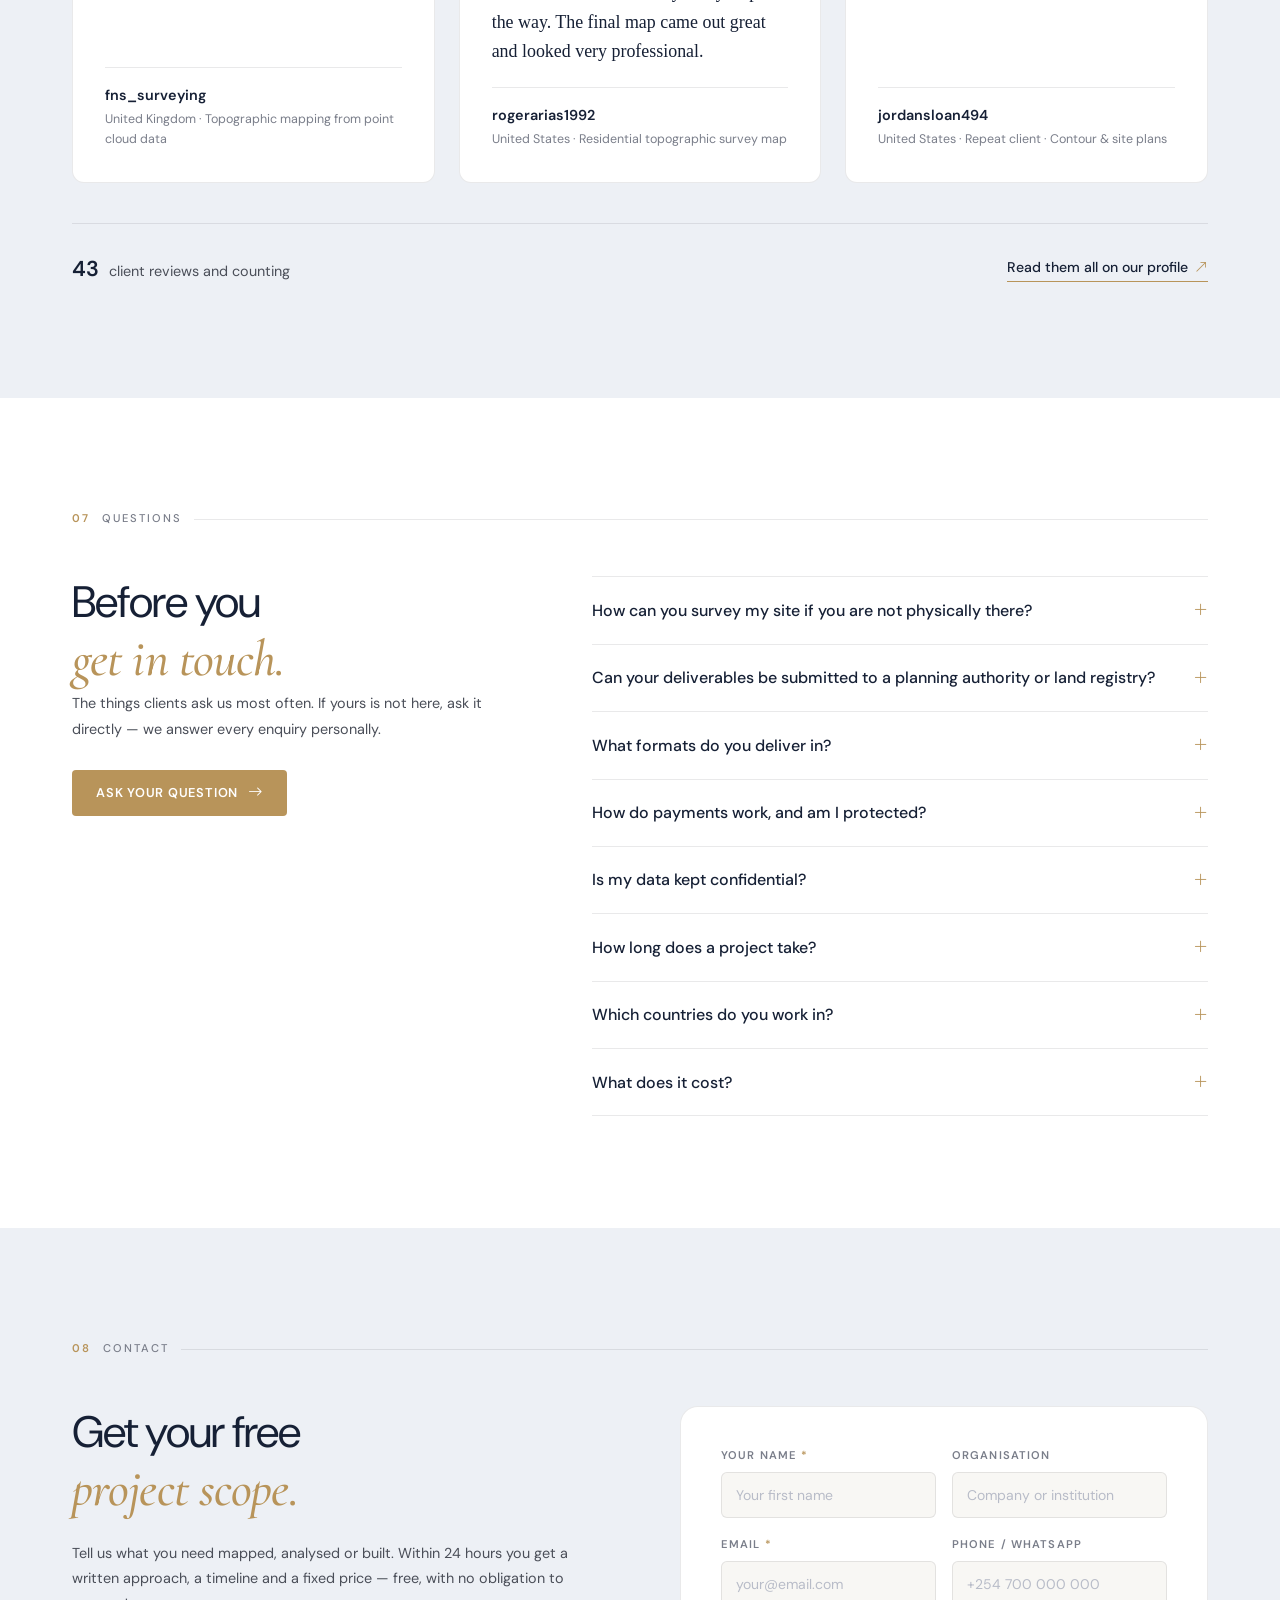
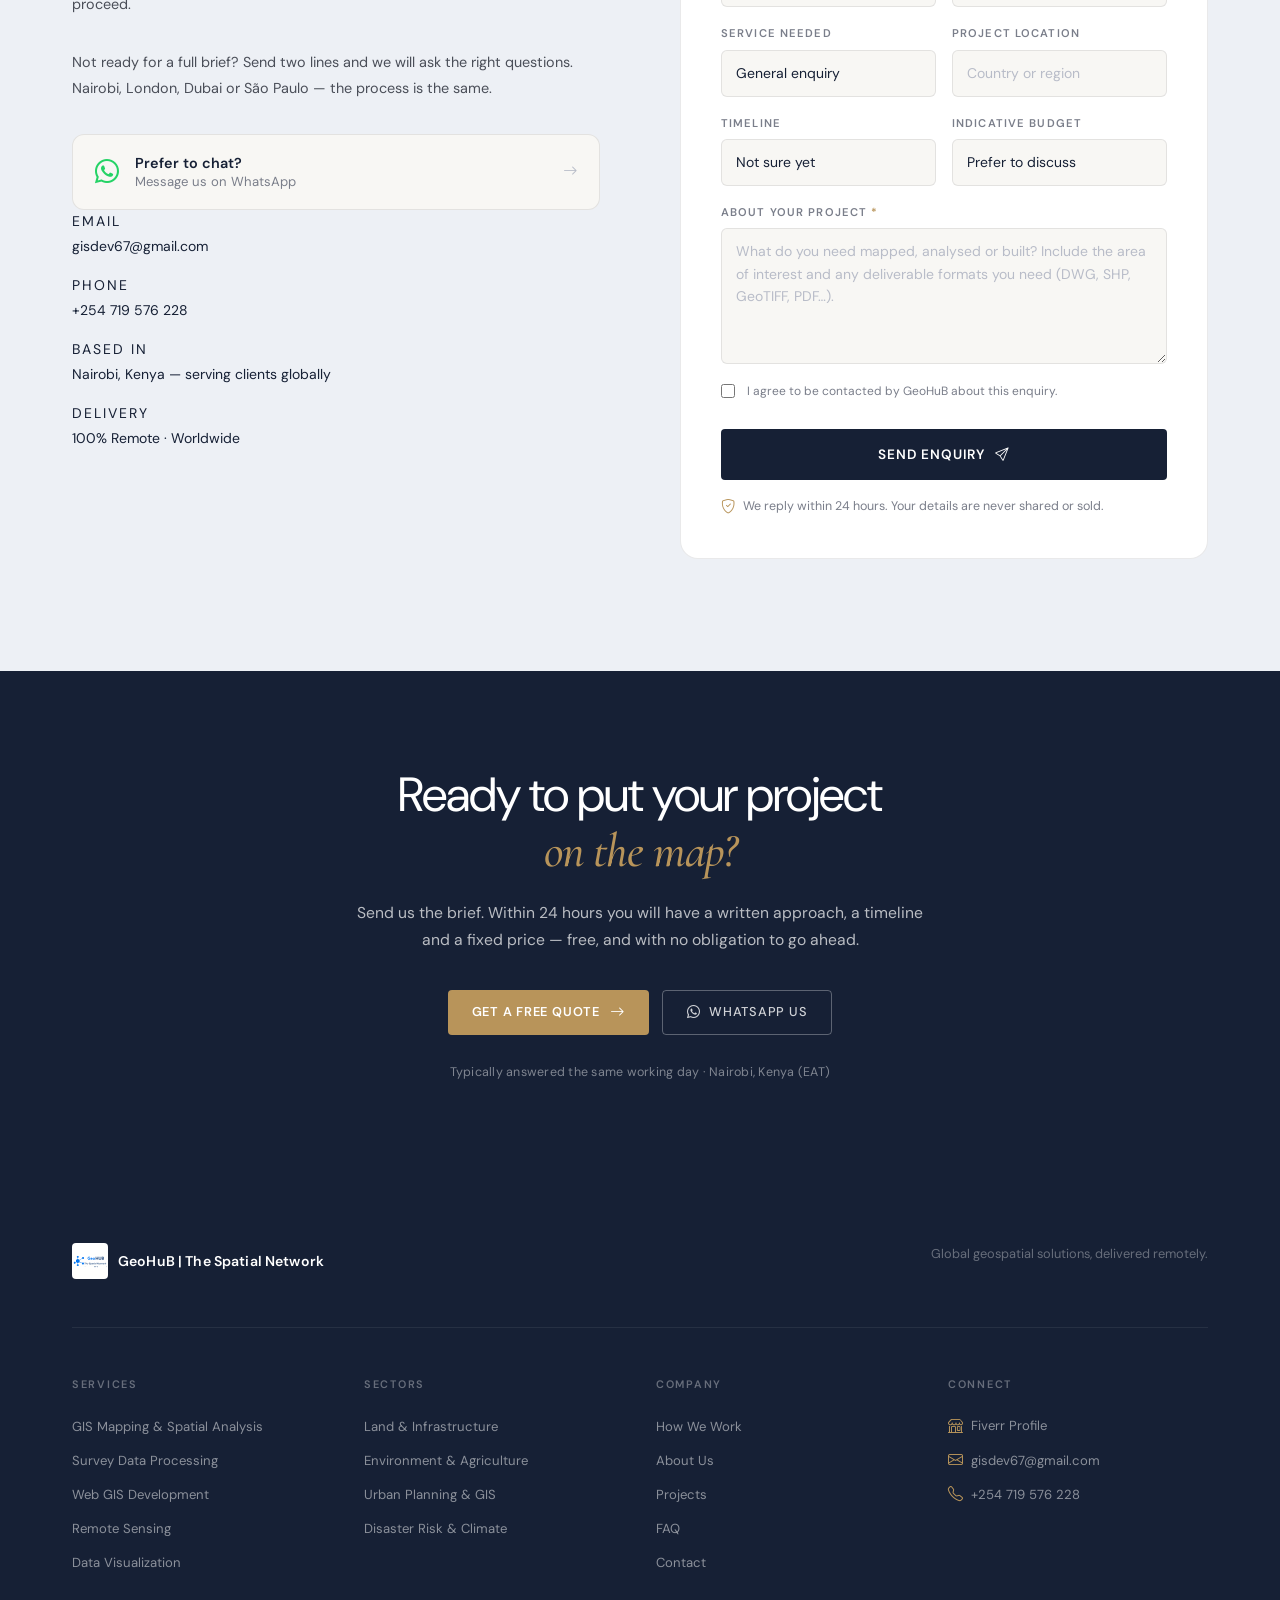
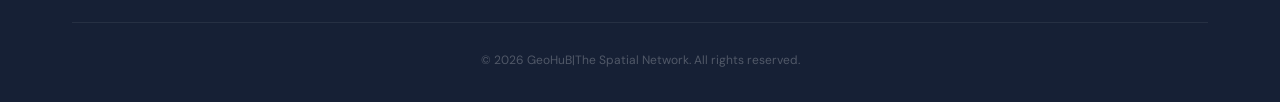
==== commit 982d5ceb: "Rebuild the homepage around the five validated B2B segments The Aug 2026 segmentation report reframe" ====
--- a/index.html
+++ b/index.html
@@ -7,8 +7,8 @@
        Without it, conversion.css keeps everything visible. Must stay inline
        and before the stylesheets to avoid a flash of unstyled content. -->
   <script>document.documentElement.className += " js";</script>
-  <title>GIS Mapping, Remote Sensing &amp; Spatial Analysis | GeoHuB — Remote GIS Consultant</title>
-  <meta name="description" content="Remote GIS mapping, spatial analysis, remote sensing and web GIS development, delivered worldwide from a fully remote studio. Free project scope and fixed quote within 24 hours." />
+  <title>Survey Drafting &amp; CAD Production Outsourcing | GeoHuB</title>
+  <meta name="description" content="Overflow drafting and production for land surveying firms, civil consultancies and drone operators. Plats, ALTA/NSPS sets, corridor models and LiDAR processing — to your CAD standards, delivered remotely." />
   <meta name="robots" content="index, follow, max-image-preview:large" />
   <meta name="author" content="GeoHuB | The Spatial Network" />
   <meta name="theme-color" content="#162035" />
@@ -19,16 +19,16 @@
   <meta property="og:site_name" content="GeoHuB | The Spatial Network" />
   <meta property="og:locale" content="en_GB" />
   <meta property="og:url" content="https://geohub-spatial-network.netlify.app/" />
-  <meta property="og:title" content="GIS Mapping, Remote Sensing &amp; Spatial Analysis | GeoHuB — Remote GIS Consultant" />
-  <meta property="og:description" content="Remote GIS mapping, spatial analysis, remote sensing and web GIS development, delivered worldwide. Free project scope within 24 hours." />
+  <meta property="og:title" content="Survey Drafting &amp; CAD Production Outsourcing | GeoHuB" />
+  <meta property="og:description" content="Overflow drafting and production for land surveying firms, civil consultancies and drone operators. You keep the fieldwork and the certification — we handle the production behind it." />
   <meta property="og:image" content="https://geohub-spatial-network.netlify.app/web_mapping.jpg" />
   <meta property="og:image:width" content="1775" />
   <meta property="og:image:height" content="923" />
   <meta property="og:image:alt" content="GeoHuB web GIS mapping platform showing spatial data layers" />
 
   <meta name="twitter:card" content="summary_large_image" />
-  <meta name="twitter:title" content="GIS Mapping, Remote Sensing &amp; Spatial Analysis | GeoHuB" />
-  <meta name="twitter:description" content="Remote geospatial services, delivered worldwide. Free project scope within 24 hours." />
+  <meta name="twitter:title" content="Survey Drafting &amp; CAD Production Outsourcing | GeoHuB" />
+  <meta name="twitter:description" content="Overflow drafting and production for surveying firms, civil consultancies and drone operators. Delivered remotely, to your CAD standards." />
   <meta name="twitter:image" content="https://geohub-spatial-network.netlify.app/web_mapping.jpg" />
 
   <!-- Fonts: DM Sans (body) + Cormorant Garamond (editorial serif) -->
@@ -112,24 +112,40 @@
               "@type": "Offer",
               "itemOffered": {
                 "@type": "Service",
-                "name": "Remote Sensing & Satellite Data Analysis",
-                "description": "Vegetation indices, land cover classification and change detection using Sentinel, Landsat and Google Earth Engine."
+                "name": "Survey Drafting & Plat Production",
+                "description": "PNEZD and total station downloads, GNSS observations and point clouds drafted into plats, topographic surveys, ALTA/NSPS sets and as-builts, to the client's own CAD standards."
               }
             },
             {
               "@type": "Offer",
               "itemOffered": {
                 "@type": "Service",
-                "name": "Web GIS Development",
-                "description": "Interactive web mapping platforms, spatial dashboards and enterprise GIS infrastructure using Leaflet, Mapbox and GeoServer."
+                "name": "Civil Engineering Production",
+                "description": "Overflow CAD capacity for civil consultancies — corridor models, plan-and-profile sheet sets, drainage and sewer packages, and earthworks quantities in Civil 3D."
               }
             },
             {
               "@type": "Offer",
               "itemOffered": {
                 "@type": "Service",
-                "name": "Survey Data Processing & Cadastral Drafting",
-                "description": "Topographic, boundary and cadastral survey data — yours, or captured by a field surveyor or drone operator — processed into CAD-ready DWG/DXF drawings, coordinate tables and georeferenced plans."
+                "name": "Drone & LiDAR Processing",
+                "description": "Photogrammetric and LiDAR processing for UAV operators — ground classification, vegetation filtering, DTM extraction and contouring, delivered in the client's coordinate system."
+              }
+            },
+            {
+              "@type": "Offer",
+              "itemOffered": {
+                "@type": "Service",
+                "name": "Scan-to-BIM Remediation",
+                "description": "Point cloud to Revit and 2D CAD, focused on remediation work: coordinate-system and proxy-object cleanup, confined plant and MEP zones, and datasets returned unfinished by another vendor."
+              }
+            },
+            {
+              "@type": "Offer",
+              "itemOffered": {
+                "@type": "Service",
+                "name": "Remote Sensing & Satellite Data Analysis",
+                "description": "Vegetation indices, land cover classification and change detection using Sentinel, Landsat and Google Earth Engine."
               }
             }
           ]
@@ -301,15 +317,16 @@
           </div>
 
           <h1 class="hero-headline reveal reveal-d1">
-            Decision-Ready<br />
-            Geospatial Data,<br />
-            <em class="serif-accent">Delivered Remotely.</em>
+            You captured<br />
+            the data.<br />
+            <em class="serif-accent">We produce the deliverable.</em>
           </h1>
 
           <p class="hero-sub reveal reveal-d2">
-            GIS mapping, land surveying, remote sensing and web GIS for engineers, planners,
-            NGOs and government teams — scoped, produced and revised entirely online.
-            Tell us what you need and get a free project scope within 24 hours.
+            Overflow drafting and production for land surveying firms, civil consultancies,
+            drone operators and scanning contractors. You keep the fieldwork, the client
+            and the certification — we handle the production behind it, to your standards
+            and your deadline.
           </p>
 
           <div class="hero-ctas reveal reveal-d3">
@@ -405,8 +422,8 @@
         <div class="trust-item">
           <i class="bi bi-files"></i>
           <div>
-            <strong>Deliverables in your format</strong>
-            <span>DWG, SHP, GeoTIFF, GeoJSON, PDF</span>
+            <strong>Your CAD standards, not ours</strong>
+            <span>Your layer naming, title blocks and templates</span>
           </div>
         </div>
       </div>
@@ -432,40 +449,40 @@
           <!-- Card 1 -->
           <div class="exp-card exp-card--light reveal">
             <div class="exp-card-num">01</div>
-            <h3>GIS Mapping &amp; Spatial Analysis</h3>
-            <p>We deliver advanced geographic information systems analysis, thematic mapping, spatial modelling, and decision-support solutions built on industry-leading platforms.</p>
+            <h3>Survey Drafting &amp; Plat Production</h3>
+            <p>Raw field data to finished deliverable: PNEZD and total station downloads, GNSS observations and point clouds drafted into plats, topographic surveys, ALTA/NSPS sets and as-builts — to your layer standards and title block, not ours.</p>
             <div class="exp-tags">
-              <span>ArcGIS</span><span>QGIS</span><span>PostGIS</span><span>Spatial SQL</span>
+              <span>ALTA/NSPS</span><span>PNEZD</span><span>AutoCAD</span><span>Civil 3D</span>
             </div>
           </div>
 
           <!-- Card 2 dark -->
           <div class="exp-card exp-card--dark reveal reveal-d1">
             <div class="exp-card-num">02</div>
-            <h3>Geospatial Intelligence &amp; Remote Sensing</h3>
-            <p>We deploy advanced geospatial intelligence across the full project lifecycle — image classification, land use analysis, change detection, and environmental monitoring using satellite and aerial data.</p>
+            <h3>Civil Engineering Production</h3>
+            <p>Overflow capacity for the weeks when a submission deadline outruns your CAD bench — corridor models, plan-and-profile sheet sets, drainage and sewer packages, and earthworks quantities.</p>
             <div class="exp-tags">
-              <span>Sentinel</span><span>Landsat</span><span>GEE</span><span>ENVI</span>
+              <span>Civil 3D</span><span>Corridor Models</span><span>Plan &amp; Profile</span><span>Earthworks</span>
             </div>
           </div>
 
           <!-- Card 3 -->
           <div class="exp-card exp-card--light reveal reveal-d1">
             <div class="exp-card-num">03</div>
-            <h3>Survey Data Processing &amp; Cadastral Drafting</h3>
-            <p>We turn topographic, boundary and cadastral survey data — yours, or captured by your field surveyor or drone operator — into CAD-ready drawings, coordinate tables and georeferenced plans engineers can build on.</p>
+            <h3>Drone &amp; LiDAR Processing</h3>
+            <p>For operators who own the aircraft and the sensor but not the processing time: ground classification, vegetation filtering, DTM extraction and contouring — including the canopy-heavy datasets automated platforms hand back unfinished.</p>
             <div class="exp-tags">
-              <span>Topographic</span><span>Cadastral</span><span>CAD Drafting</span><span>GeoTIFF</span>
+              <span>Ground Classification</span><span>DTM</span><span>Contours</span><span>Point Cloud</span>
             </div>
           </div>
 
           <!-- Card 4 -->
           <div class="exp-card exp-card--light reveal reveal-d2">
             <div class="exp-card-num">04</div>
-            <h3>Web GIS Development &amp; Advisory</h3>
-            <p>We work alongside clients, operators, and investors to design and build interactive spatial web platforms, real-time dashboards, and enterprise GIS infrastructure.</p>
+            <h3>Scan-to-BIM Remediation</h3>
+            <p>The awkward end of the work: coordinate-system and proxy-object cleanup, confined plant and MEP zones the scan captured badly, and datasets another vendor has already handed back.</p>
             <div class="exp-tags">
-              <span>Leaflet</span><span>Mapbox</span><span>GeoServer</span><span>React</span>
+              <span>E57 / RCP</span><span>Revit</span><span>LOD 200–400</span><span>Navisworks</span>
             </div>
           </div>
 
@@ -1001,12 +1018,13 @@
                   <label for="subject">Service needed</label>
                   <select id="subject" name="subject">
                     <option value="">General enquiry</option>
-                    <option>GIS Mapping &amp; Spatial Analysis</option>
-                    <option>Survey Data Processing &amp; Cadastral</option>
-                    <option>Web GIS Development</option>
-                    <option>Remote Sensing &amp; Satellite Data</option>
-                    <option>Data Visualization &amp; Cartography</option>
-                    <option>Other / Multiple Services</option>
+                    <option>Survey drafting / plat production</option>
+                    <option>Civil engineering production (Civil 3D)</option>
+                    <option>Drone / LiDAR processing</option>
+                    <option>Scan-to-BIM</option>
+                    <option>GIS mapping &amp; spatial analysis</option>
+                    <option>Remote sensing &amp; satellite data</option>
+                    <option>Other / multiple services</option>
                   </select>
                 </div>
                 <div class="form-group">
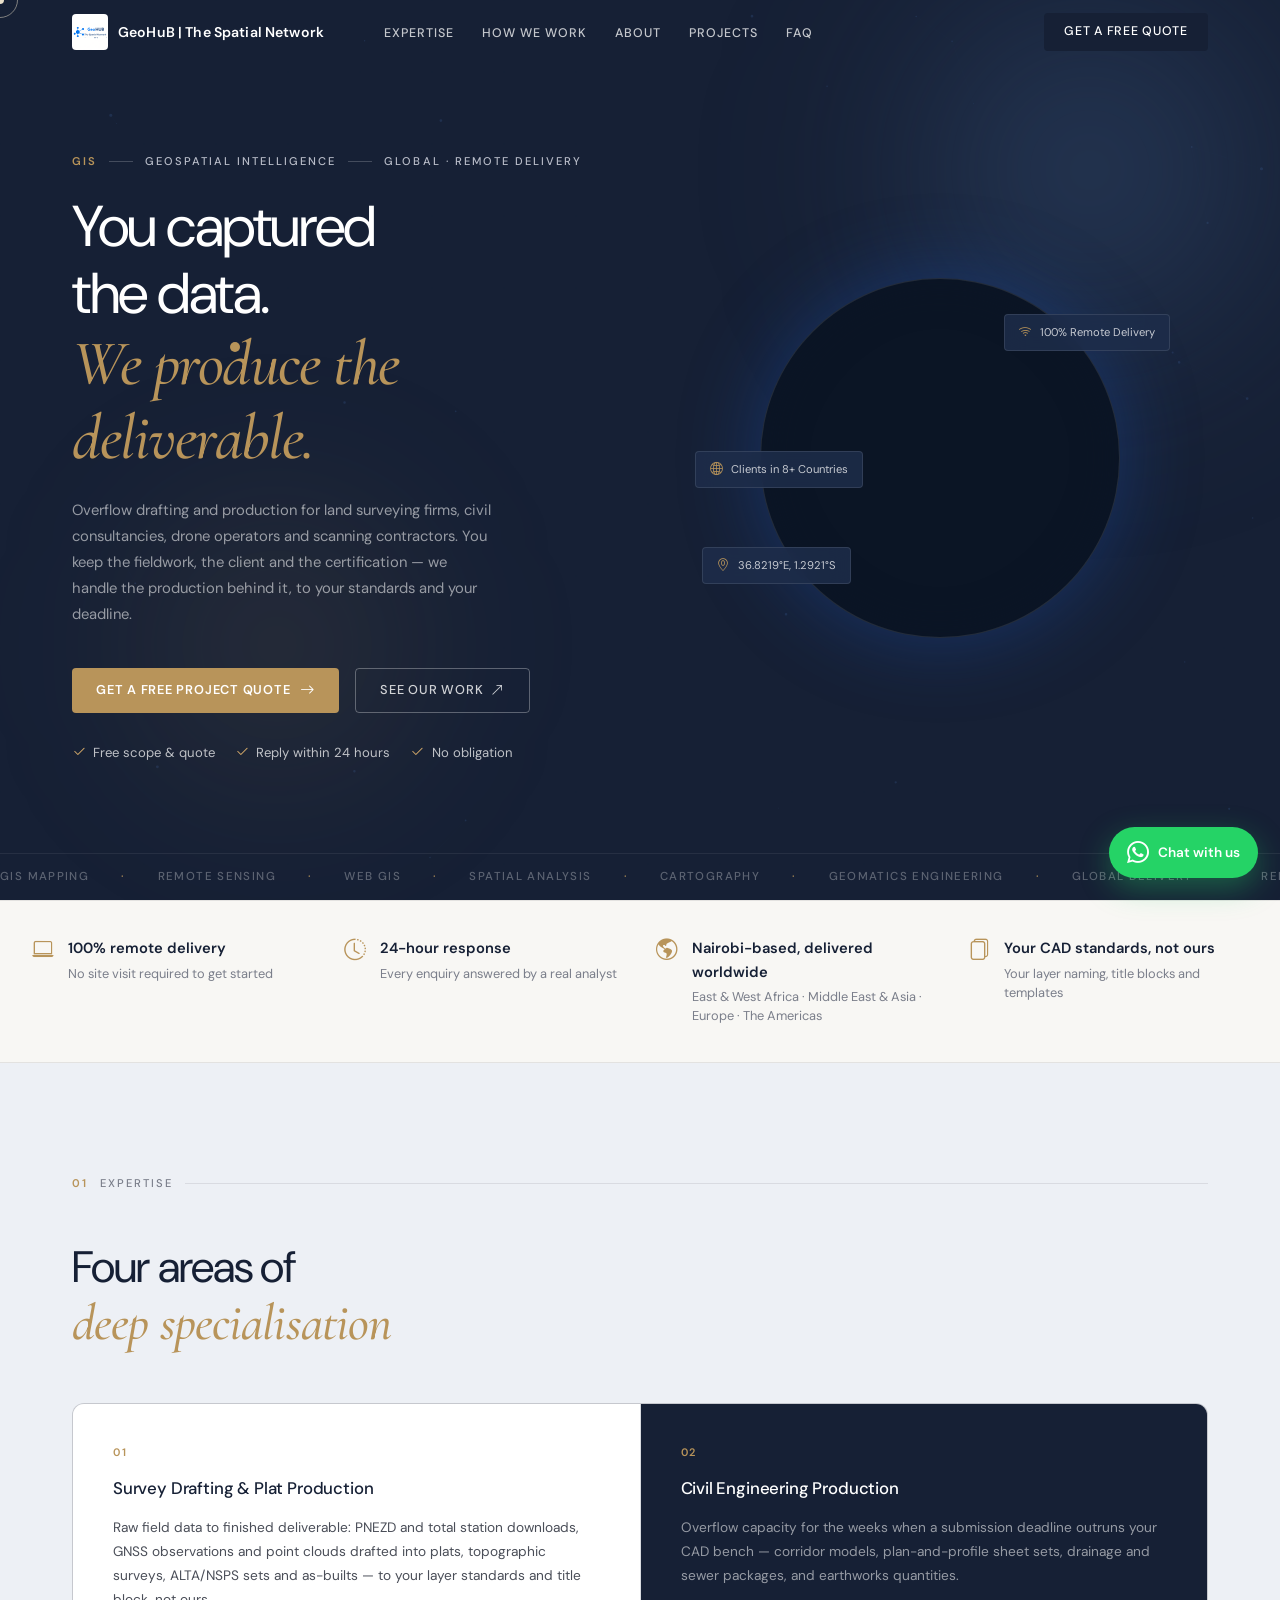
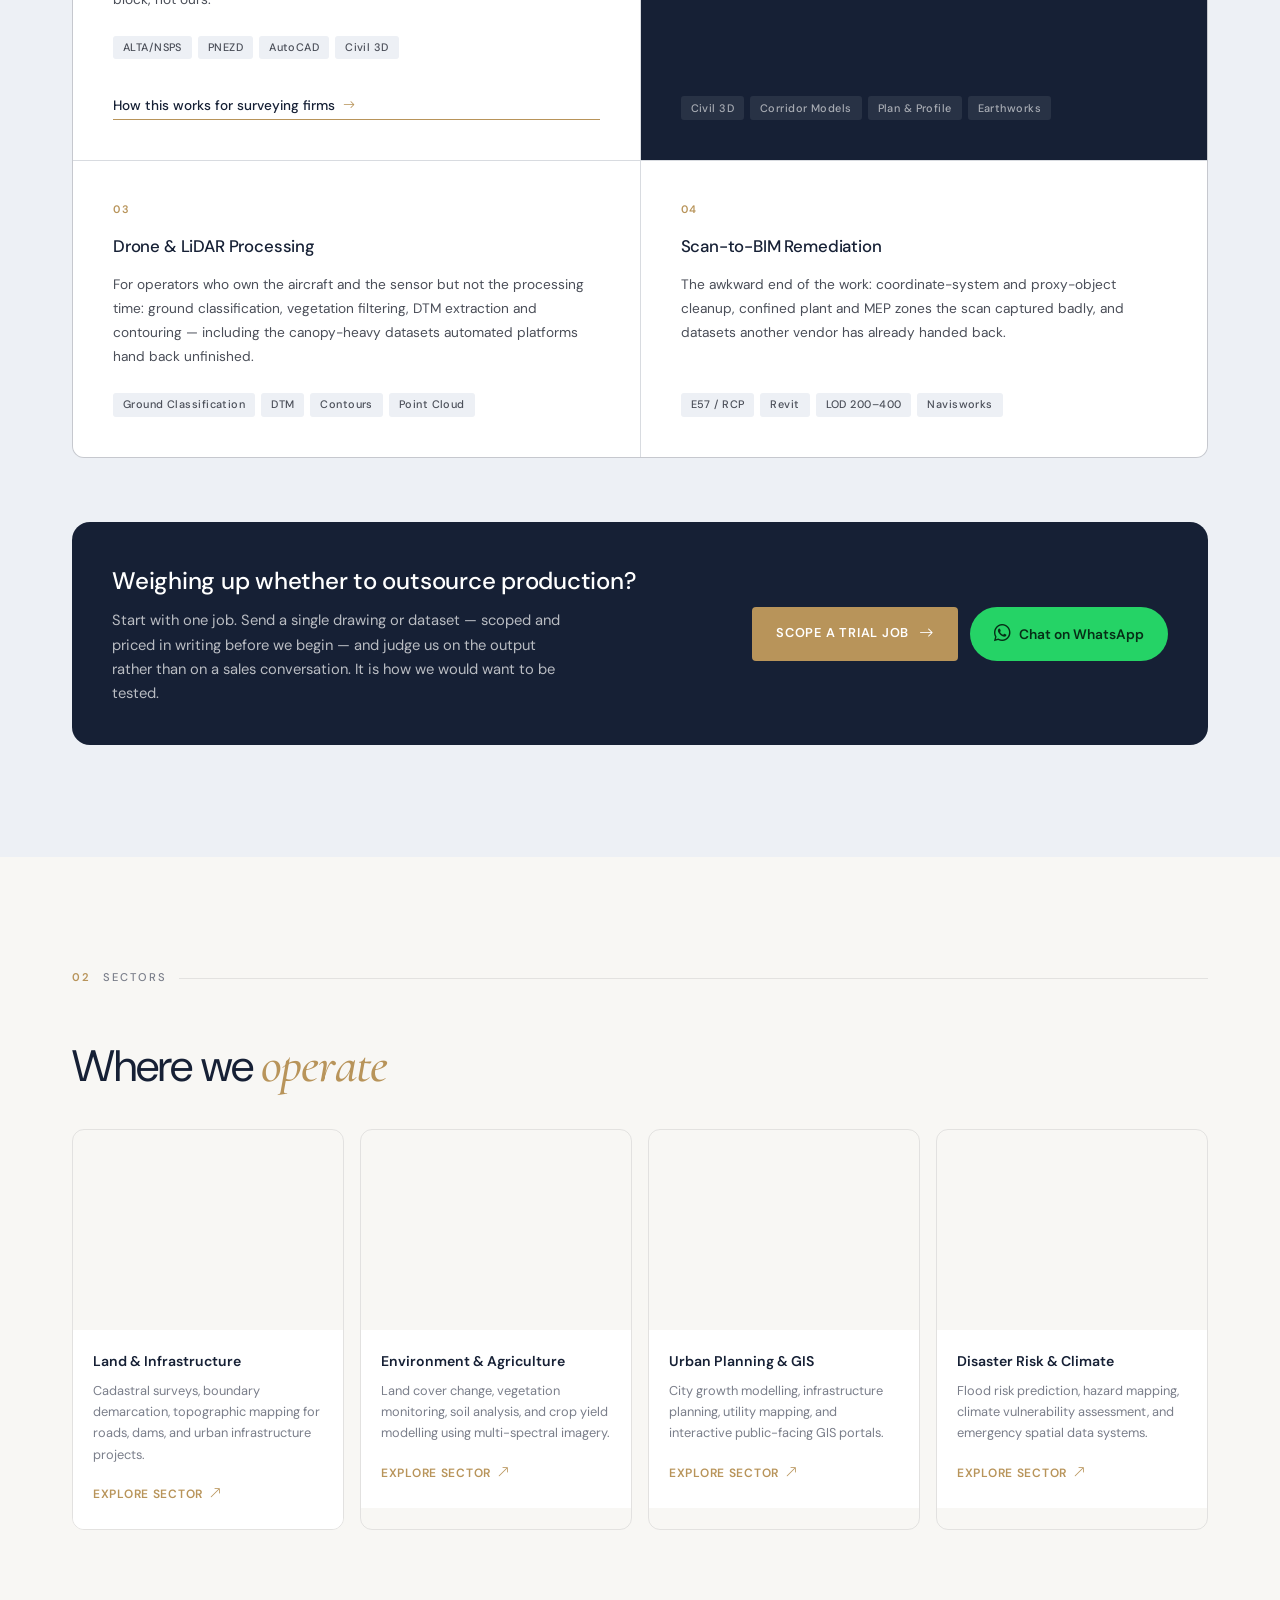
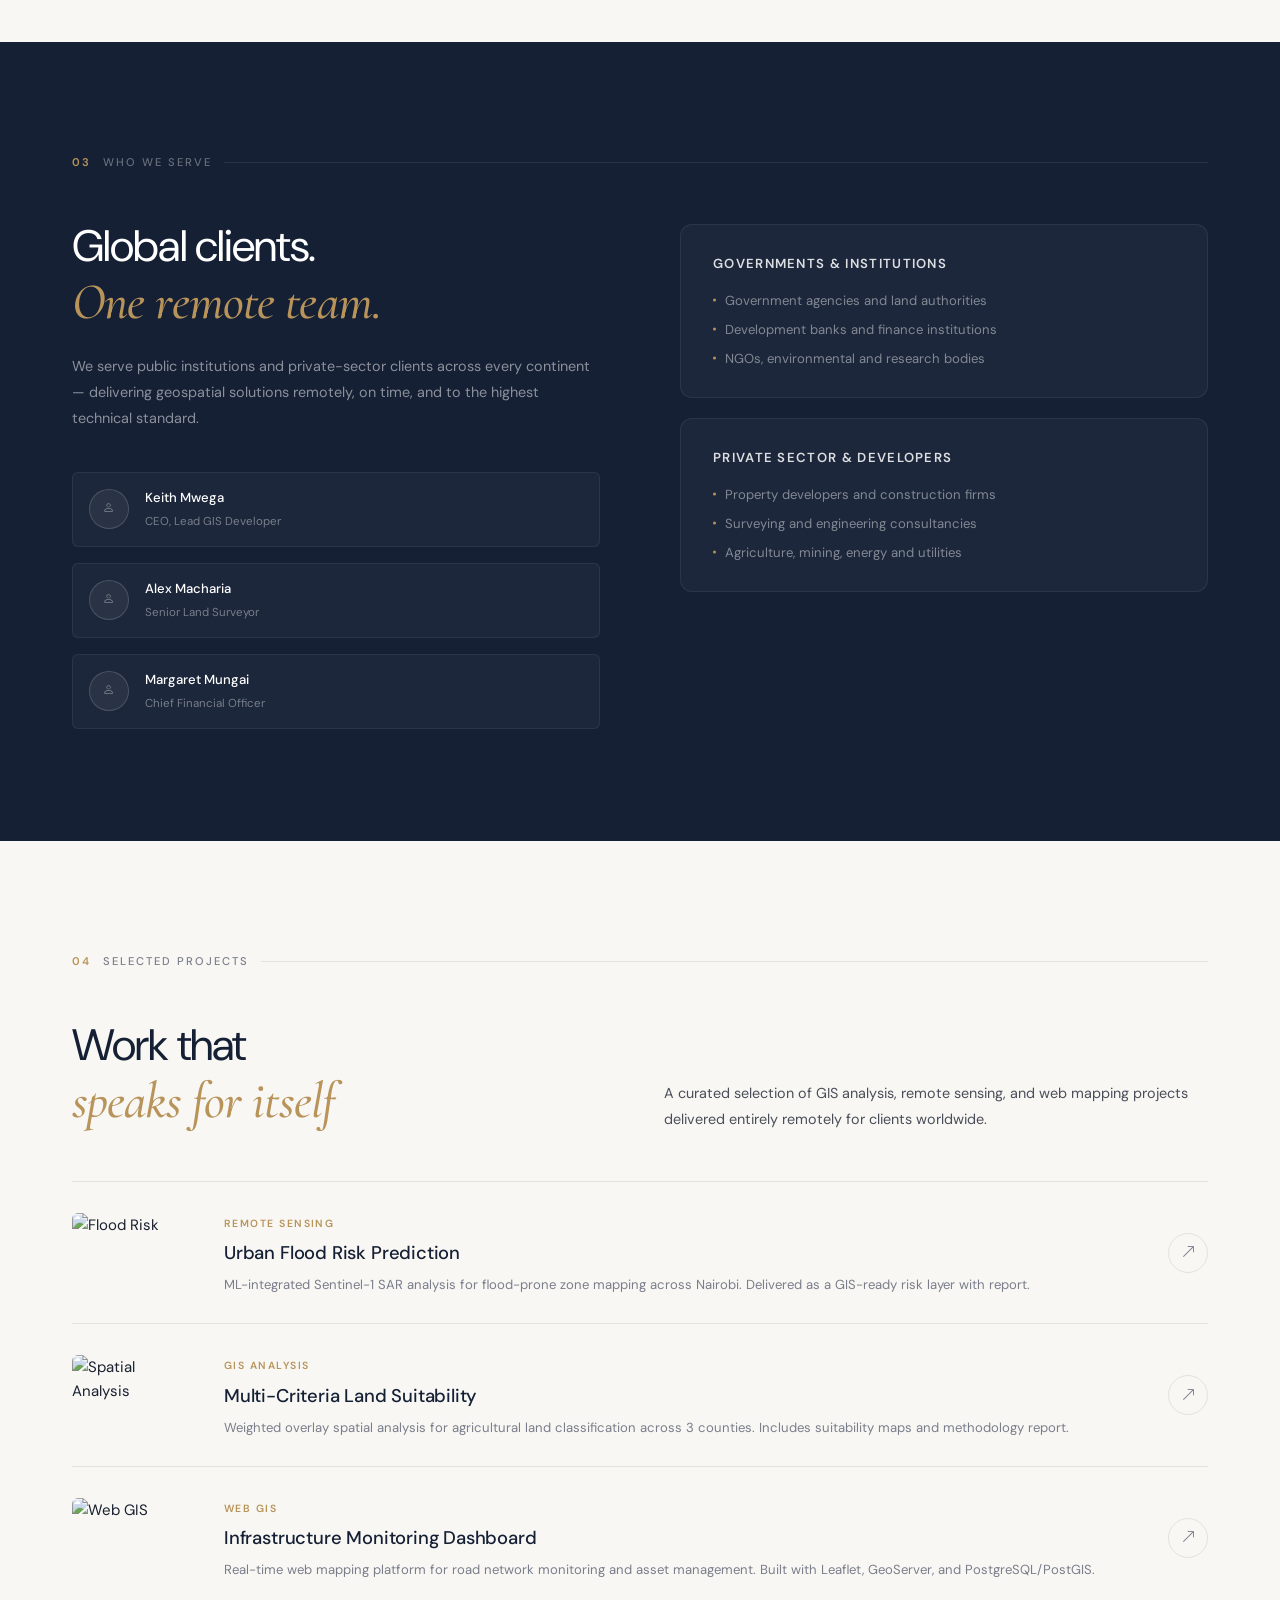
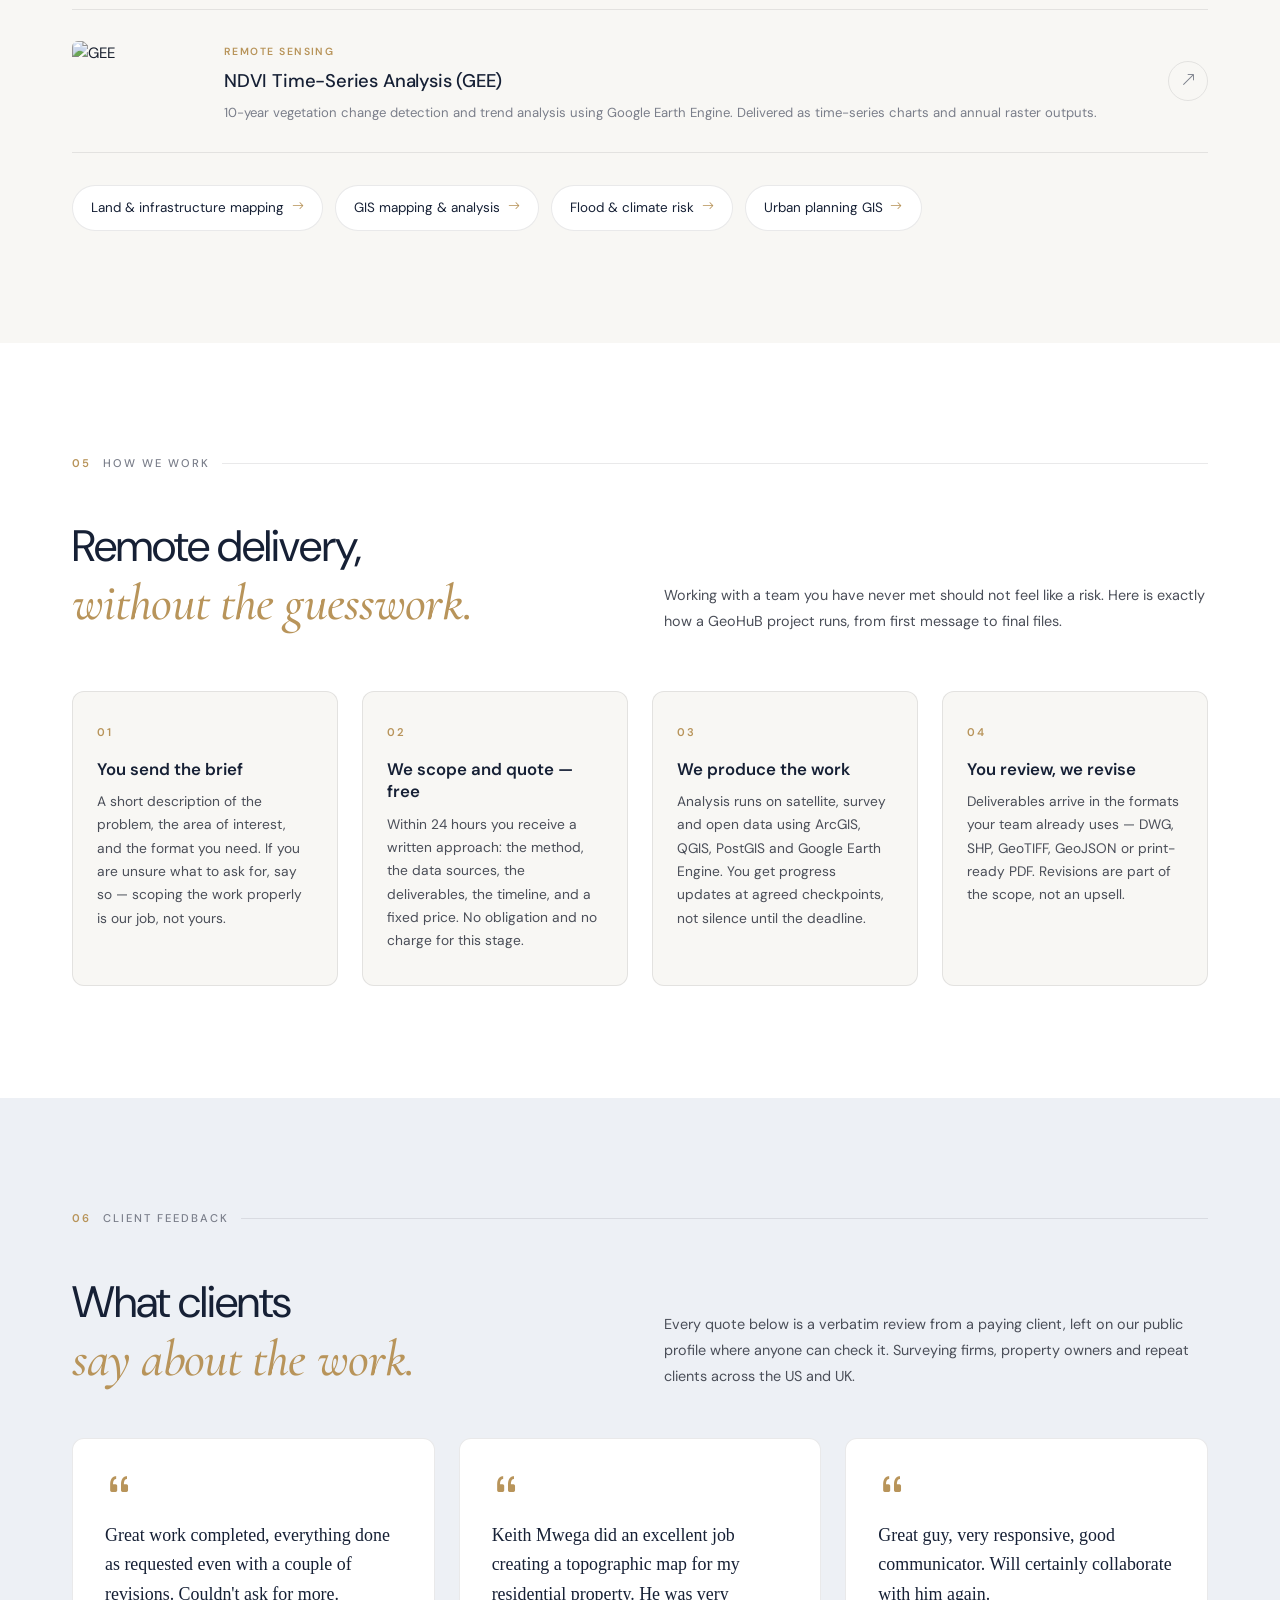
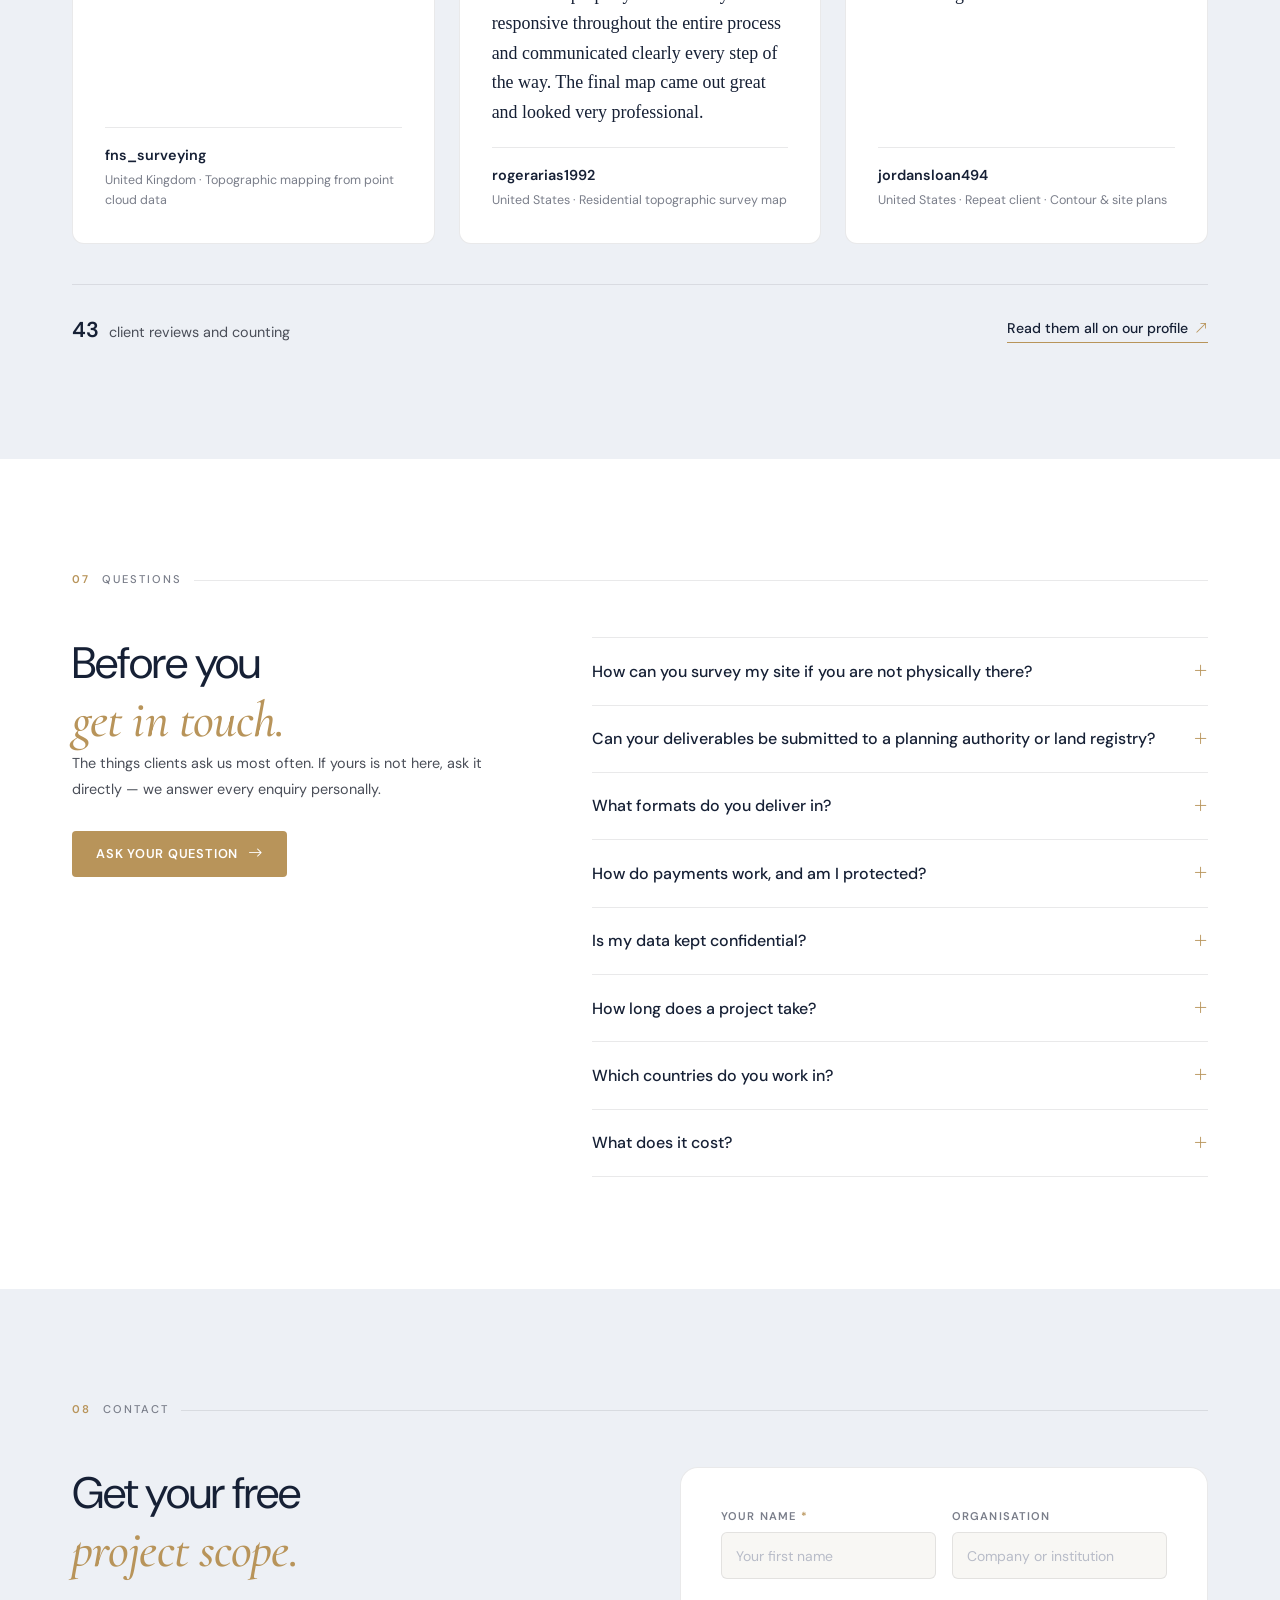
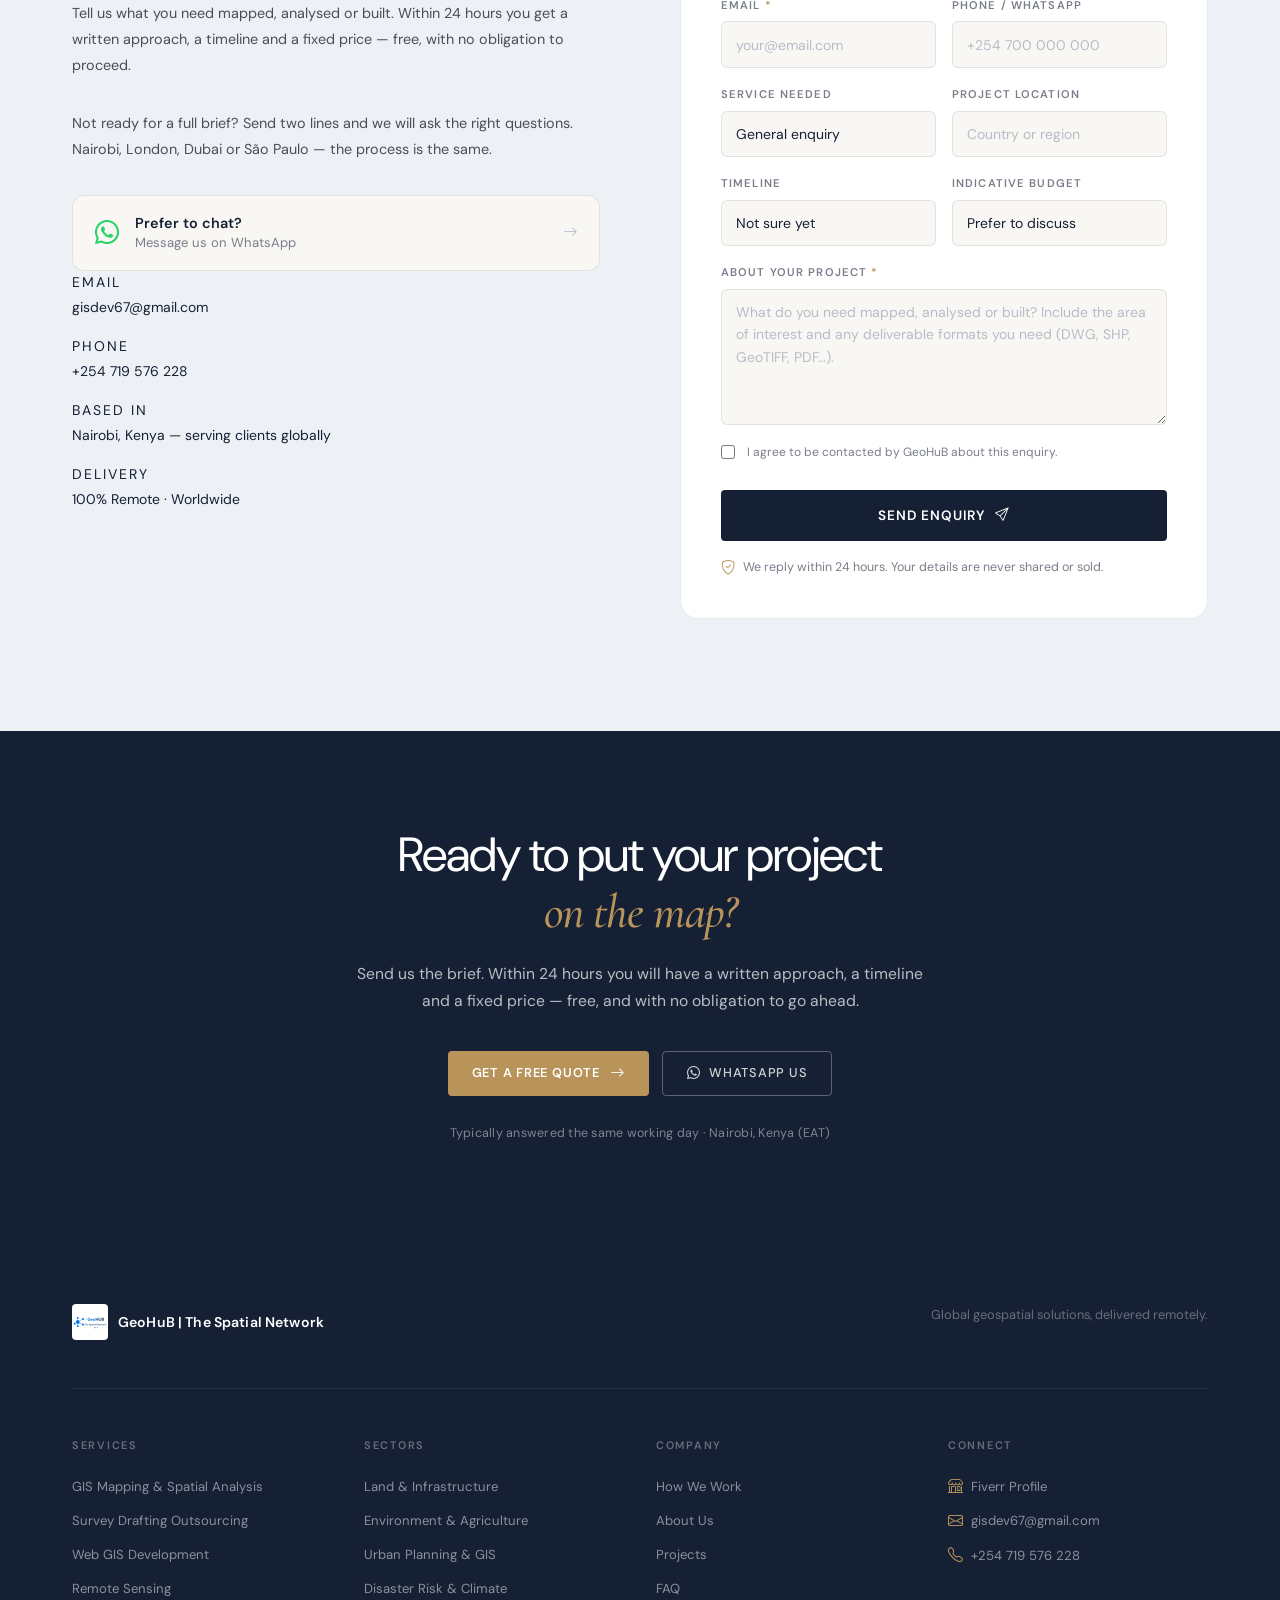
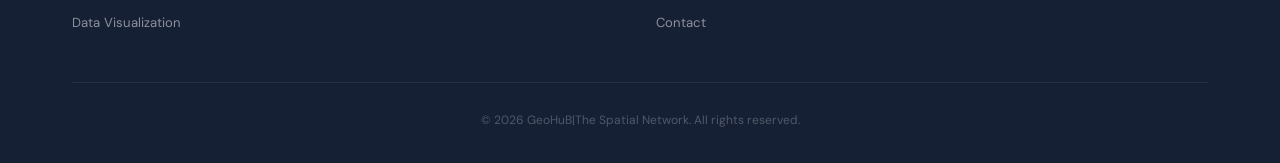
==== commit 1ce244e7: "Add the survey drafting segment page, on the competitor structure Studied the six validated bureaus " ====
--- a/index.html
+++ b/index.html
@@ -454,6 +454,7 @@
             <div class="exp-tags">
               <span>ALTA/NSPS</span><span>PNEZD</span><span>AutoCAD</span><span>Civil 3D</span>
             </div>
+            <a class="exp-card-link" href="/survey-drafting-outsourcing">How this works for surveying firms <i class="bi bi-arrow-right"></i></a>
           </div>
 
           <!-- Card 2 dark -->
@@ -1142,7 +1143,7 @@
           <h5>Services</h5>
           <ul>
             <li><a href="/gis-mapping-services">GIS Mapping &amp; Spatial Analysis</a></li>
-            <li><a href="/#services">Survey Data Processing</a></li>
+            <li><a href="/survey-drafting-outsourcing">Survey Drafting Outsourcing</a></li>
             <li><a href="/#services">Web GIS Development</a></li>
             <li><a href="/#services">Remote Sensing</a></li>
             <li><a href="/#services">Data Visualization</a></li>
--- a/conversion.css
+++ b/conversion.css
@@ -312,6 +312,227 @@
 .testimonials-proof a:hover { color: var(--gd); gap: .7rem; }
 .testimonials-proof i { font-size: .8rem; color: var(--gd); }
 
+/* Deep-link from an expertise card into its segment landing page */
+.exp-card-link {
+  display: inline-flex;
+  align-items: center;
+  gap: .5rem;
+  margin-top: 1.25rem;
+  font-size: .85rem;
+  font-weight: 500;
+  color: var(--nv);
+  text-decoration: none;
+  border-bottom: 1px solid var(--gd);
+  padding-bottom: 2px;
+  transition: color .3s var(--ease), gap .3s var(--ease);
+}
+.exp-card-link:hover { color: var(--gd); gap: .75rem; }
+.exp-card-link i { font-size: .75rem; color: var(--gd); }
+.exp-card--dark .exp-card-link { color: var(--of); }
+.exp-card--dark .exp-card-link:hover { color: var(--gd); }
+
+/* ═══════════════════════════════════════════════════════════════
+   SEGMENT LANDING PAGE COMPONENTS
+   Built for /survey-drafting-outsourcing, reusable for the other
+   buyer-type pages. Structure follows the competitor bureaus:
+   deliverable list → handover models → liability boundary →
+   standards + turnaround → real work → proof → trial offer.
+═══════════════════════════════════════════════════════════════ */
+
+/* Deliverable list — denser than a card grid because the point is
+   coverage: a surveyor scanning for their specific job type. */
+.deliverable-grid {
+  display: grid;
+  grid-template-columns: repeat(auto-fit, minmax(260px, 1fr));
+  gap: 1.75rem 2.25rem;
+  margin-top: 3rem;
+}
+.deliverable {
+  padding-top: 1.1rem;
+  border-top: 1px solid var(--br);
+}
+.deliverable h3 {
+  font-size: 1.02rem;
+  font-weight: 600;
+  color: var(--nv);
+  margin: 0 0 .5rem;
+  letter-spacing: -.01em;
+}
+.deliverable p {
+  font-size: .9rem;
+  line-height: 1.65;
+  color: var(--g1);
+  margin: 0;
+}
+
+/* Liability boundary — deliberately the most visually distinct
+   block on the page. It is the thing that makes a licensed firm
+   comfortable, so it should not read as body copy. */
+.boundary-note {
+  display: grid;
+  grid-template-columns: auto 1fr;
+  gap: 2rem;
+  align-items: start;
+  padding: 2.75rem;
+  background: var(--nv);
+  border-radius: var(--r-lg);
+  color: var(--of);
+}
+.boundary-icon {
+  width: 54px;
+  height: 54px;
+  display: grid;
+  place-items: center;
+  border-radius: 50%;
+  background: rgba(255, 255, 255, .08);
+  border: 1px solid rgba(255, 255, 255, .16);
+}
+.boundary-icon i { font-size: 1.5rem; color: var(--gd); }
+.boundary-note h2 {
+  color: var(--of);
+  margin: 0 0 1rem;
+  font-size: clamp(1.5rem, 2.6vw, 2rem);
+}
+.boundary-note p {
+  color: rgba(248, 247, 244, .82);
+  line-height: 1.75;
+  margin: 0 0 1rem;
+  max-width: 68ch;
+}
+.boundary-note strong { color: var(--of); }
+.boundary-note .boundary-foot {
+  margin: 1.5rem 0 0;
+  padding-top: 1.25rem;
+  border-top: 1px solid rgba(255, 255, 255, .12);
+  font-size: .92rem;
+  color: rgba(248, 247, 244, .6);
+}
+
+/* Two-column prose pair (standards / turnaround) */
+.split-pair {
+  display: grid;
+  grid-template-columns: 1fr 1fr;
+  gap: 4rem;
+}
+.split-pair h2 {
+  font-size: clamp(1.4rem, 2.4vw, 1.85rem);
+  color: var(--nv);
+  margin: 0 0 1rem;
+  letter-spacing: -.02em;
+}
+.split-pair p {
+  color: var(--g1);
+  line-height: 1.8;
+  margin: 0 0 1rem;
+}
+
+/* Work samples — real drawings, so let them be large enough to
+   read as evidence rather than decoration. */
+.sample-grid {
+  display: grid;
+  grid-template-columns: repeat(auto-fit, minmax(300px, 1fr));
+  gap: 1.75rem;
+  margin-top: 3rem;
+}
+.sample-card {
+  margin: 0;
+  background: var(--of);
+  border: 1px solid var(--br);
+  border-radius: var(--r-md);
+  overflow: hidden;
+  transition: transform .4s var(--ease), box-shadow .4s var(--ease);
+}
+.sample-card:hover {
+  transform: translateY(-4px);
+  box-shadow: 0 18px 40px rgba(22, 32, 53, .12);
+}
+.sample-card img {
+  display: block;
+  width: 100%;
+  height: 230px;
+  object-fit: cover;
+  object-position: center top;
+  background: #fff;
+}
+.sample-card figcaption {
+  padding: 1rem 1.15rem 1.25rem;
+  font-size: .86rem;
+  line-height: 1.55;
+  color: var(--g1);
+  border-top: 1px solid var(--br);
+}
+
+/* Single pull-quote (one strong testimonial, not a grid) */
+.single-quote {
+  max-width: 60ch;
+  margin: 0 auto;
+  text-align: center;
+}
+.single-quote .tq {
+  font-size: 2rem;
+  color: var(--gd);
+  display: block;
+  margin-bottom: 1.25rem;
+}
+.single-quote blockquote { margin: 0; }
+.single-quote blockquote p {
+  font-family: var(--ms);
+  font-size: clamp(1.3rem, 2.6vw, 1.7rem);
+  line-height: 1.5;
+  font-style: italic;
+  color: var(--nv);
+  margin: 0 0 1.5rem;
+}
+.single-quote figcaption { display: grid; gap: .3rem; }
+.single-quote .t-name { font-weight: 600; color: var(--nv); font-size: .95rem; }
+.single-quote .t-meta { font-size: .84rem; color: var(--g2); }
+.single-quote .quote-note {
+  margin: 2rem 0 0;
+  padding-top: 1.5rem;
+  border-top: 1px solid var(--br);
+  font-size: .87rem;
+  color: var(--g2);
+}
+.single-quote .quote-note a {
+  color: var(--nv);
+  text-decoration: none;
+  border-bottom: 1px solid var(--gd);
+  padding-bottom: 1px;
+  white-space: nowrap;
+}
+.single-quote .quote-note a:hover { color: var(--gd); }
+
+/* Trial offer block */
+.trial-block {
+  max-width: 72ch;
+}
+.trial-block h2 {
+  font-size: clamp(1.6rem, 3vw, 2.2rem);
+  color: var(--nv);
+  margin: 0 0 1.25rem;
+  letter-spacing: -.02em;
+}
+.trial-block p {
+  color: var(--g1);
+  line-height: 1.8;
+  margin: 0 0 1rem;
+}
+.trial-actions {
+  display: flex;
+  flex-wrap: wrap;
+  gap: 1rem;
+  margin-top: 2rem;
+}
+
+@media (max-width: 900px) {
+  .split-pair { grid-template-columns: 1fr; gap: 2.75rem; }
+  .boundary-note { grid-template-columns: 1fr; gap: 1.5rem; padding: 2rem 1.5rem; }
+}
+@media (max-width: 560px) {
+  .sample-card img { height: 190px; }
+  .trial-actions > * { width: 100%; justify-content: center; }
+}
+
 /* ─── FAQ ──────────────────────────────────────────────────── */
 .faq-section { padding: 7rem 0; background: var(--bg); }
 .faq-layout {
